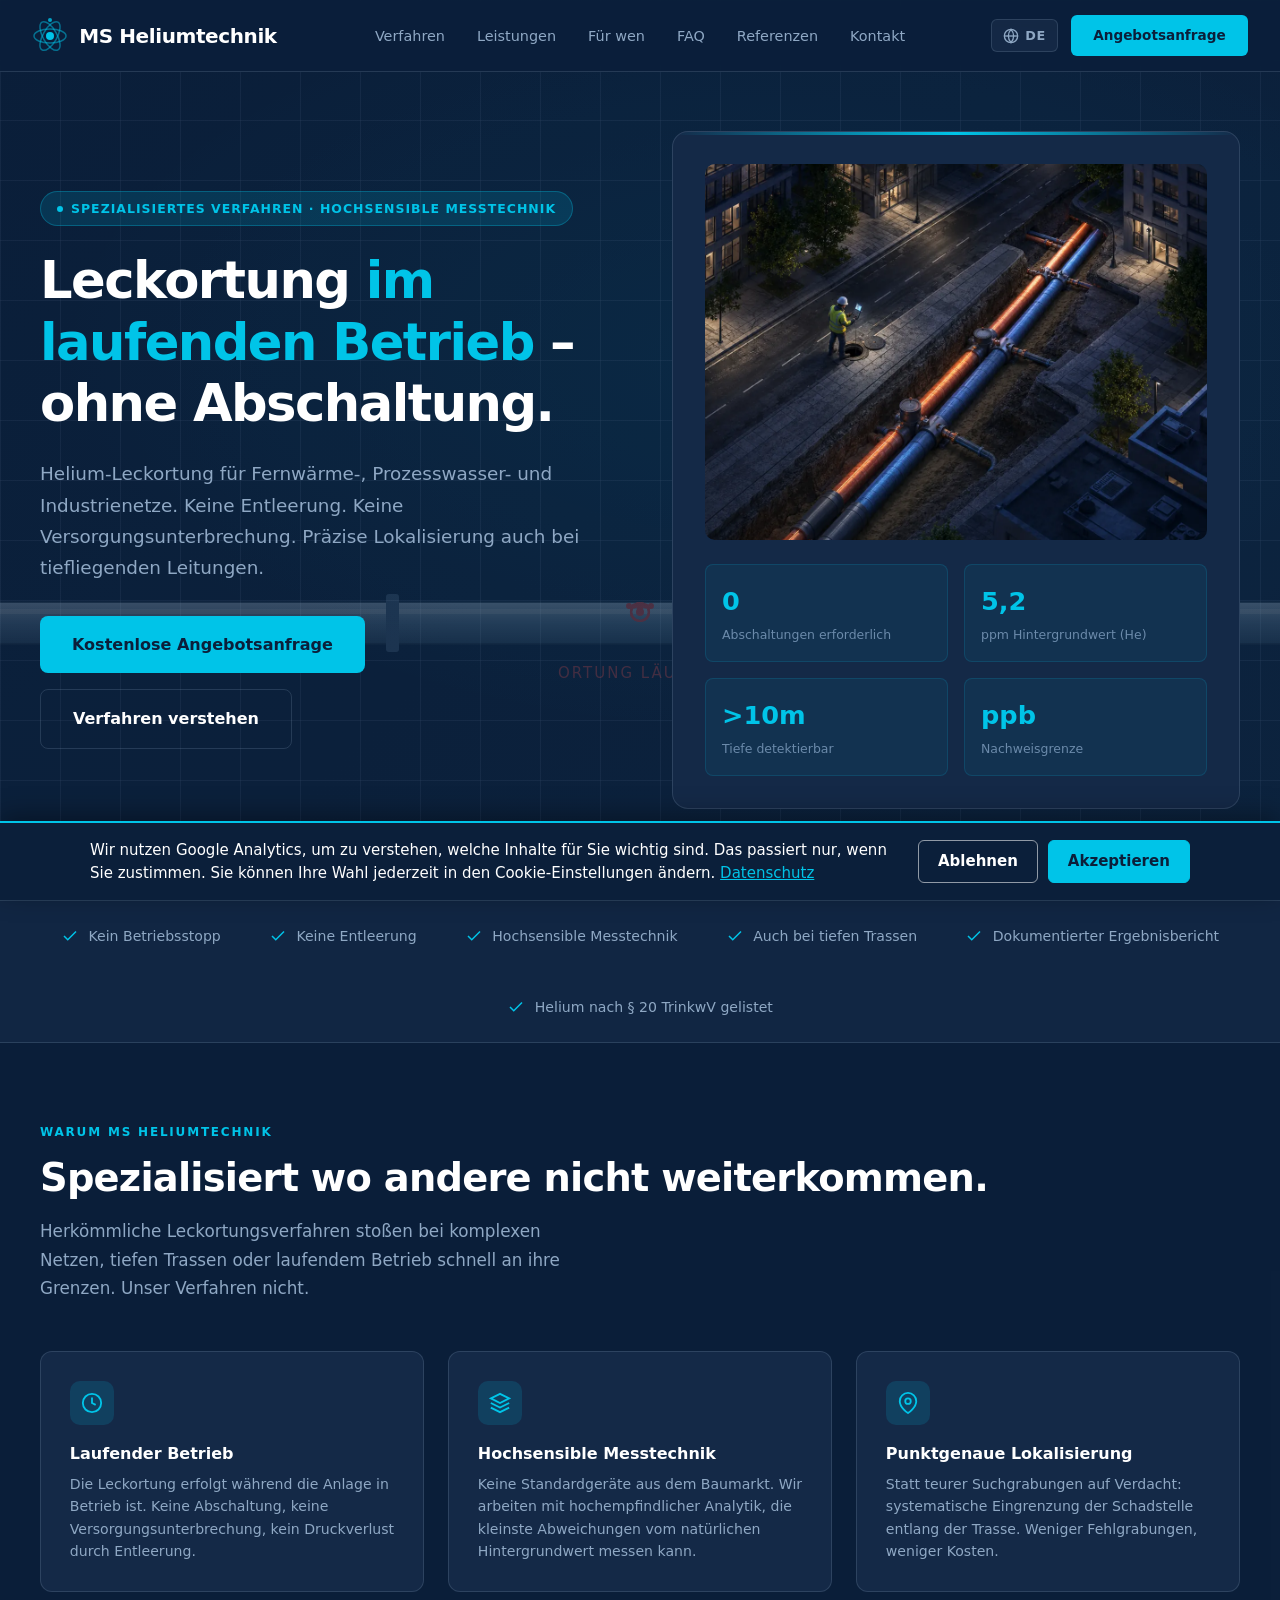
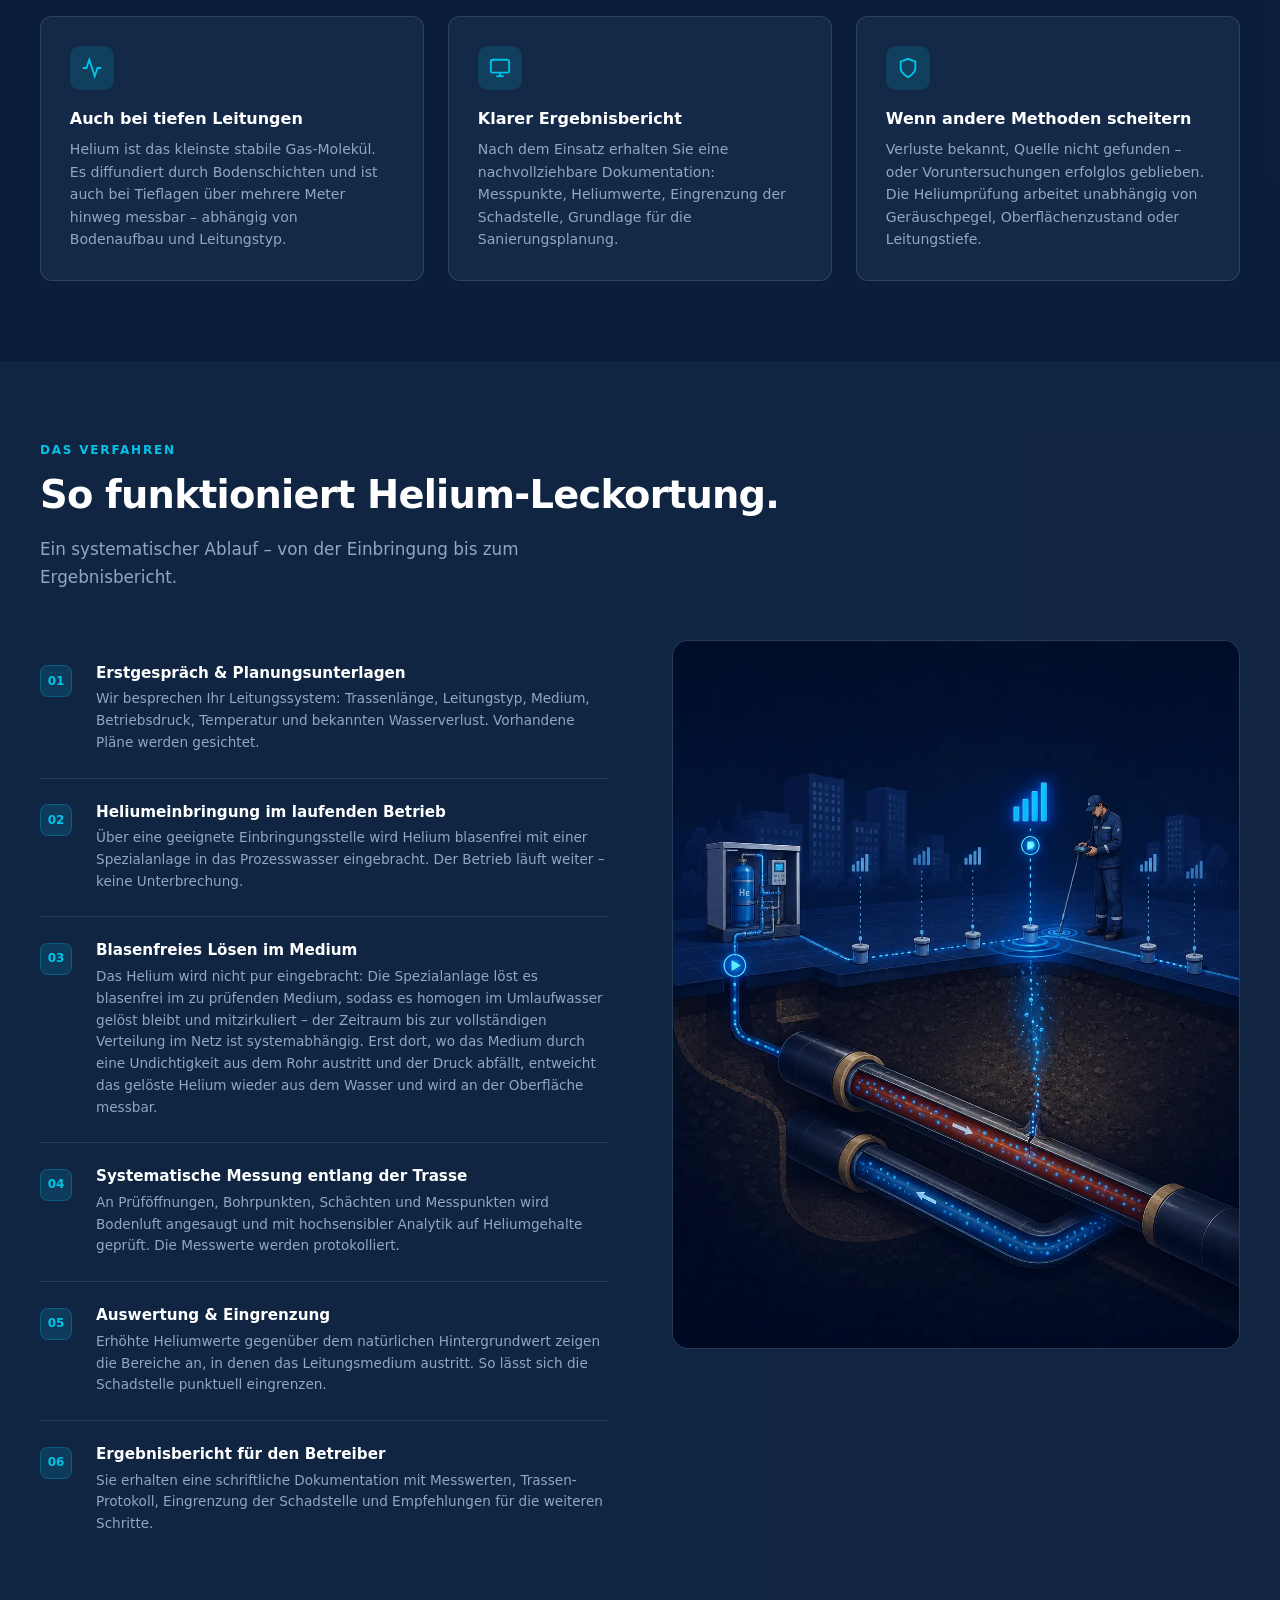
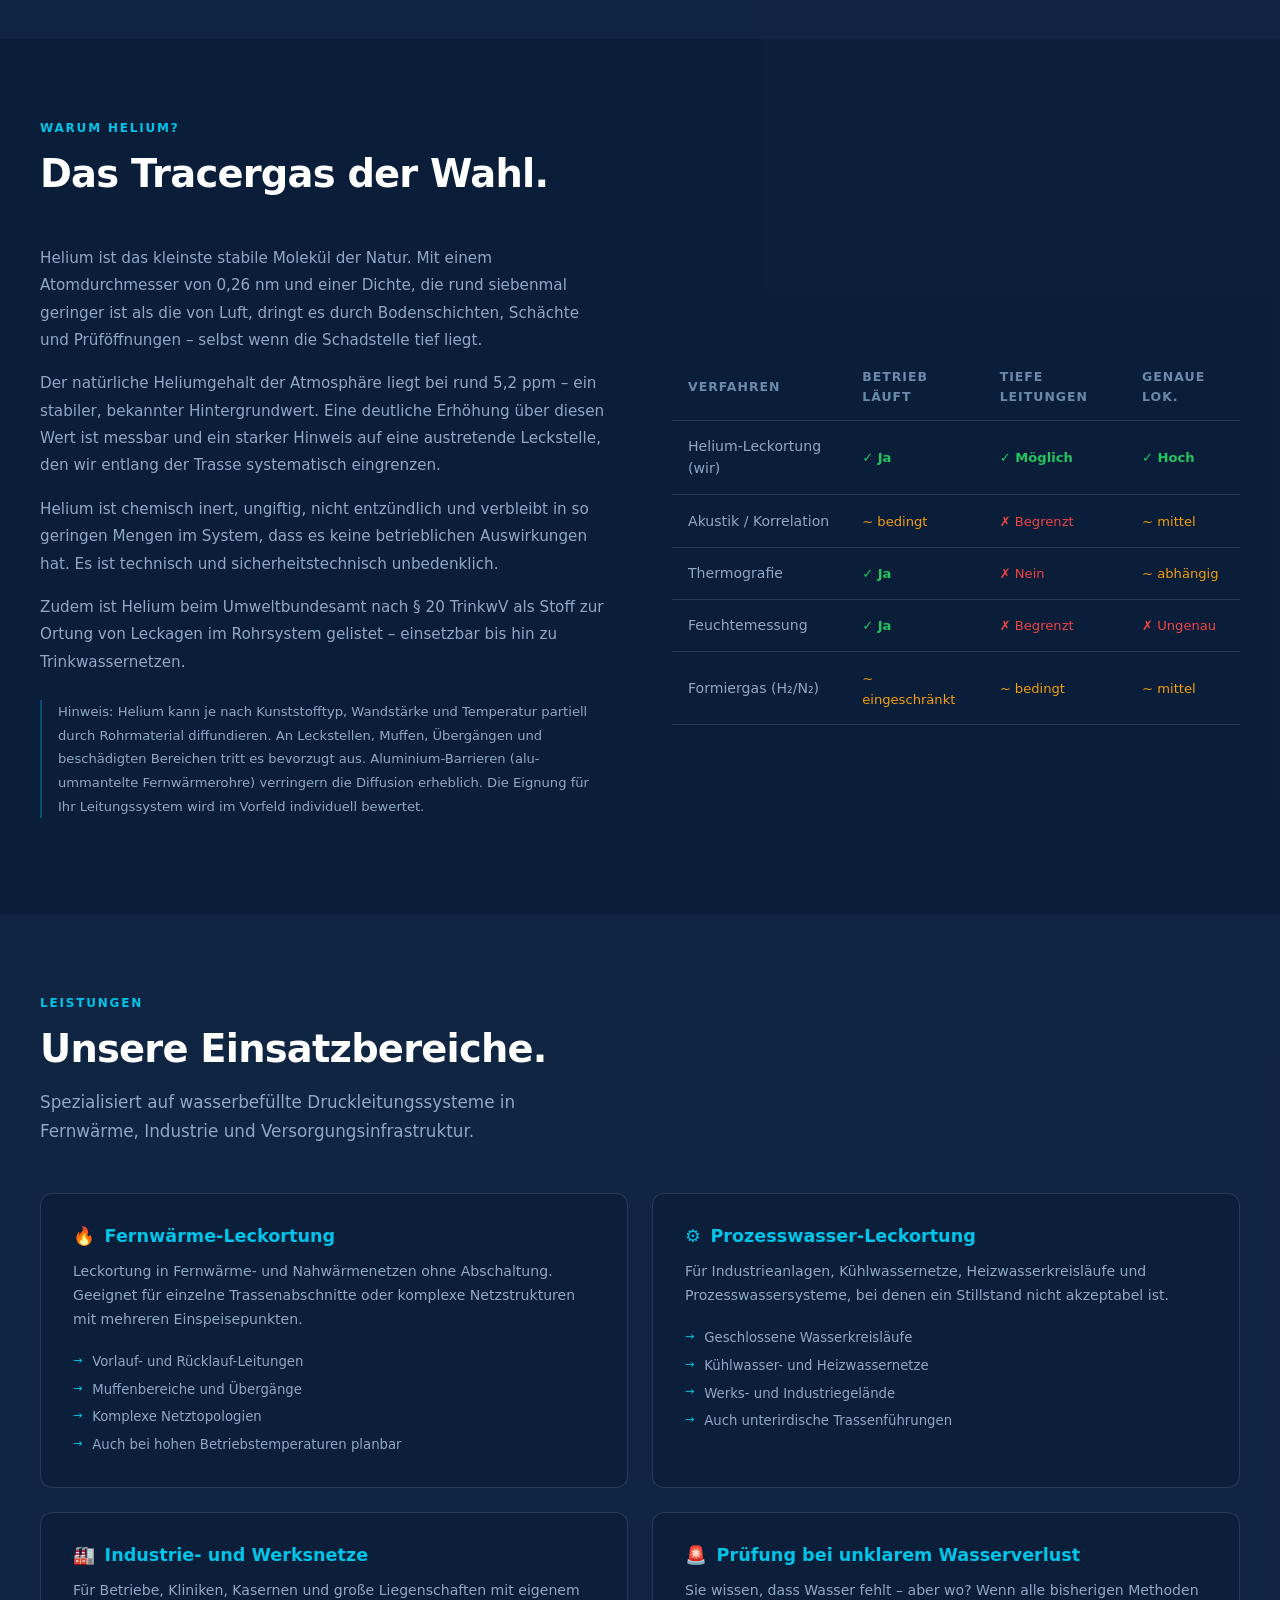
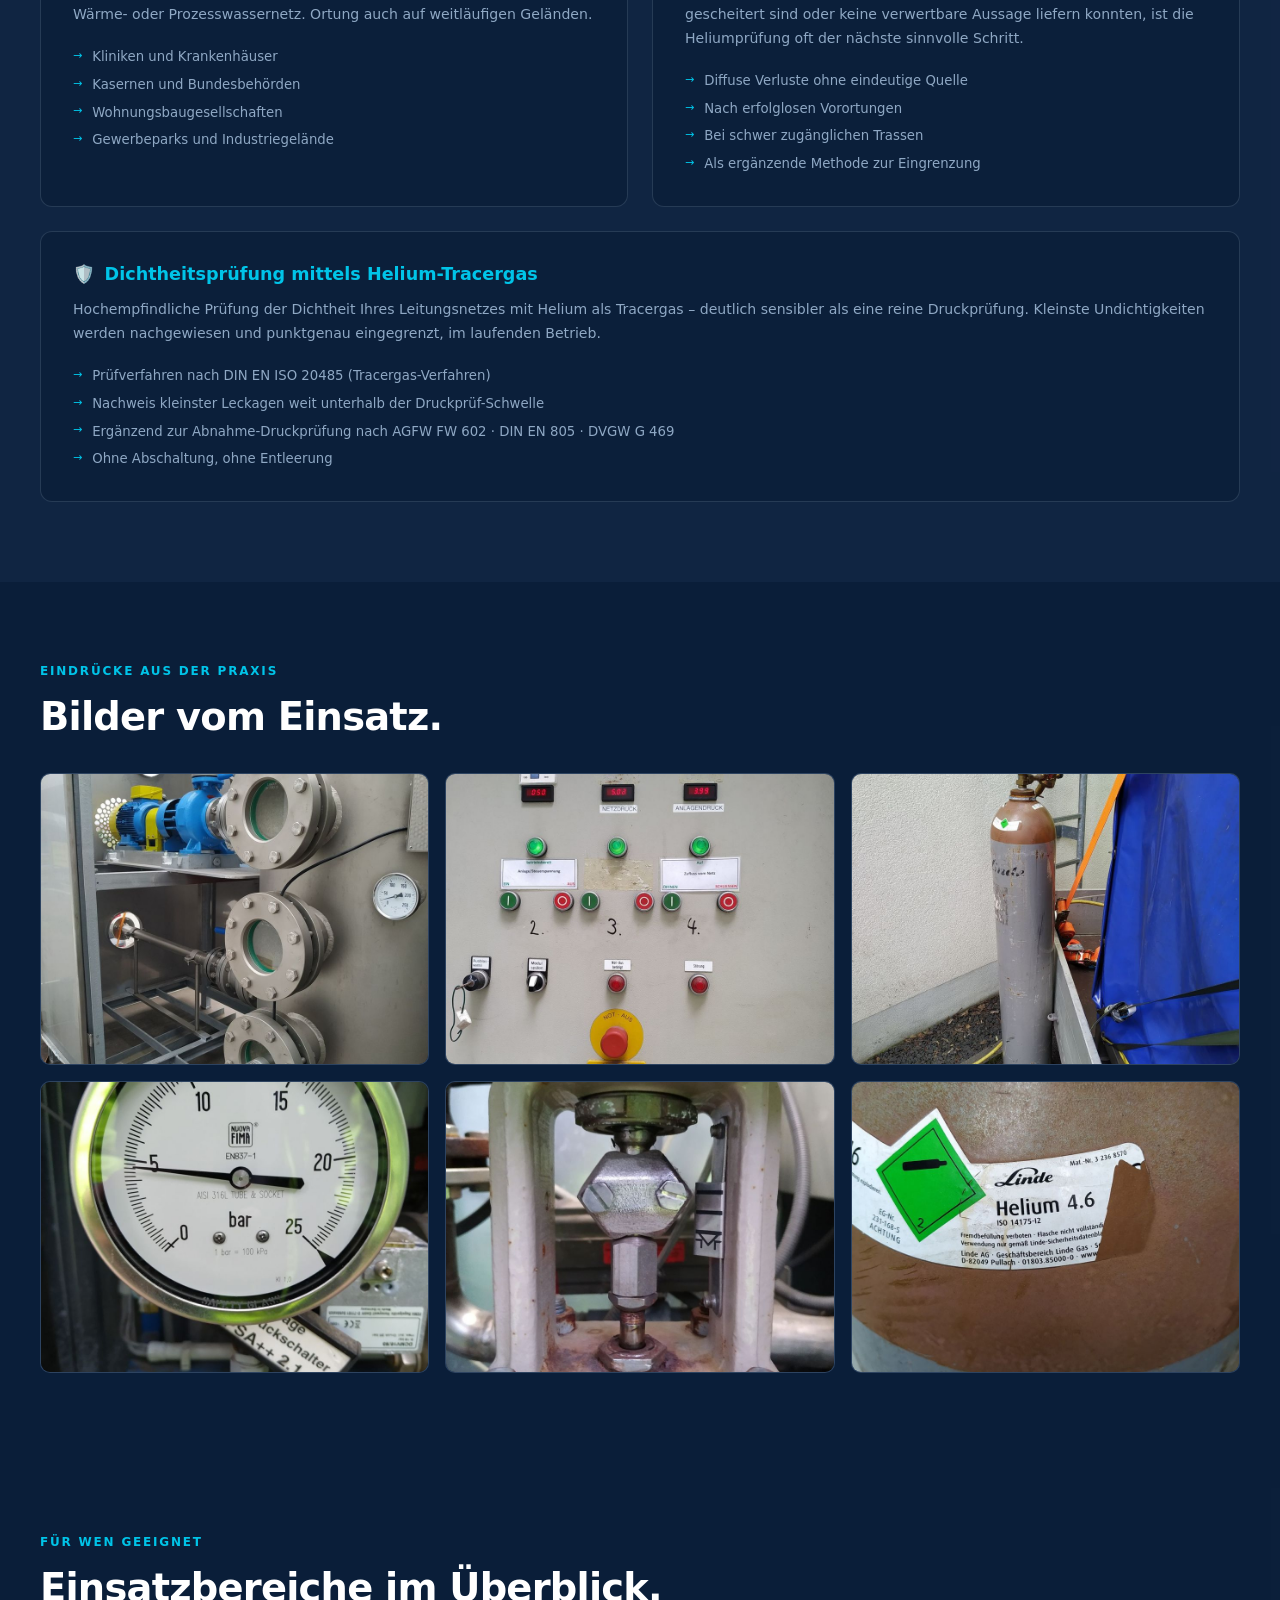
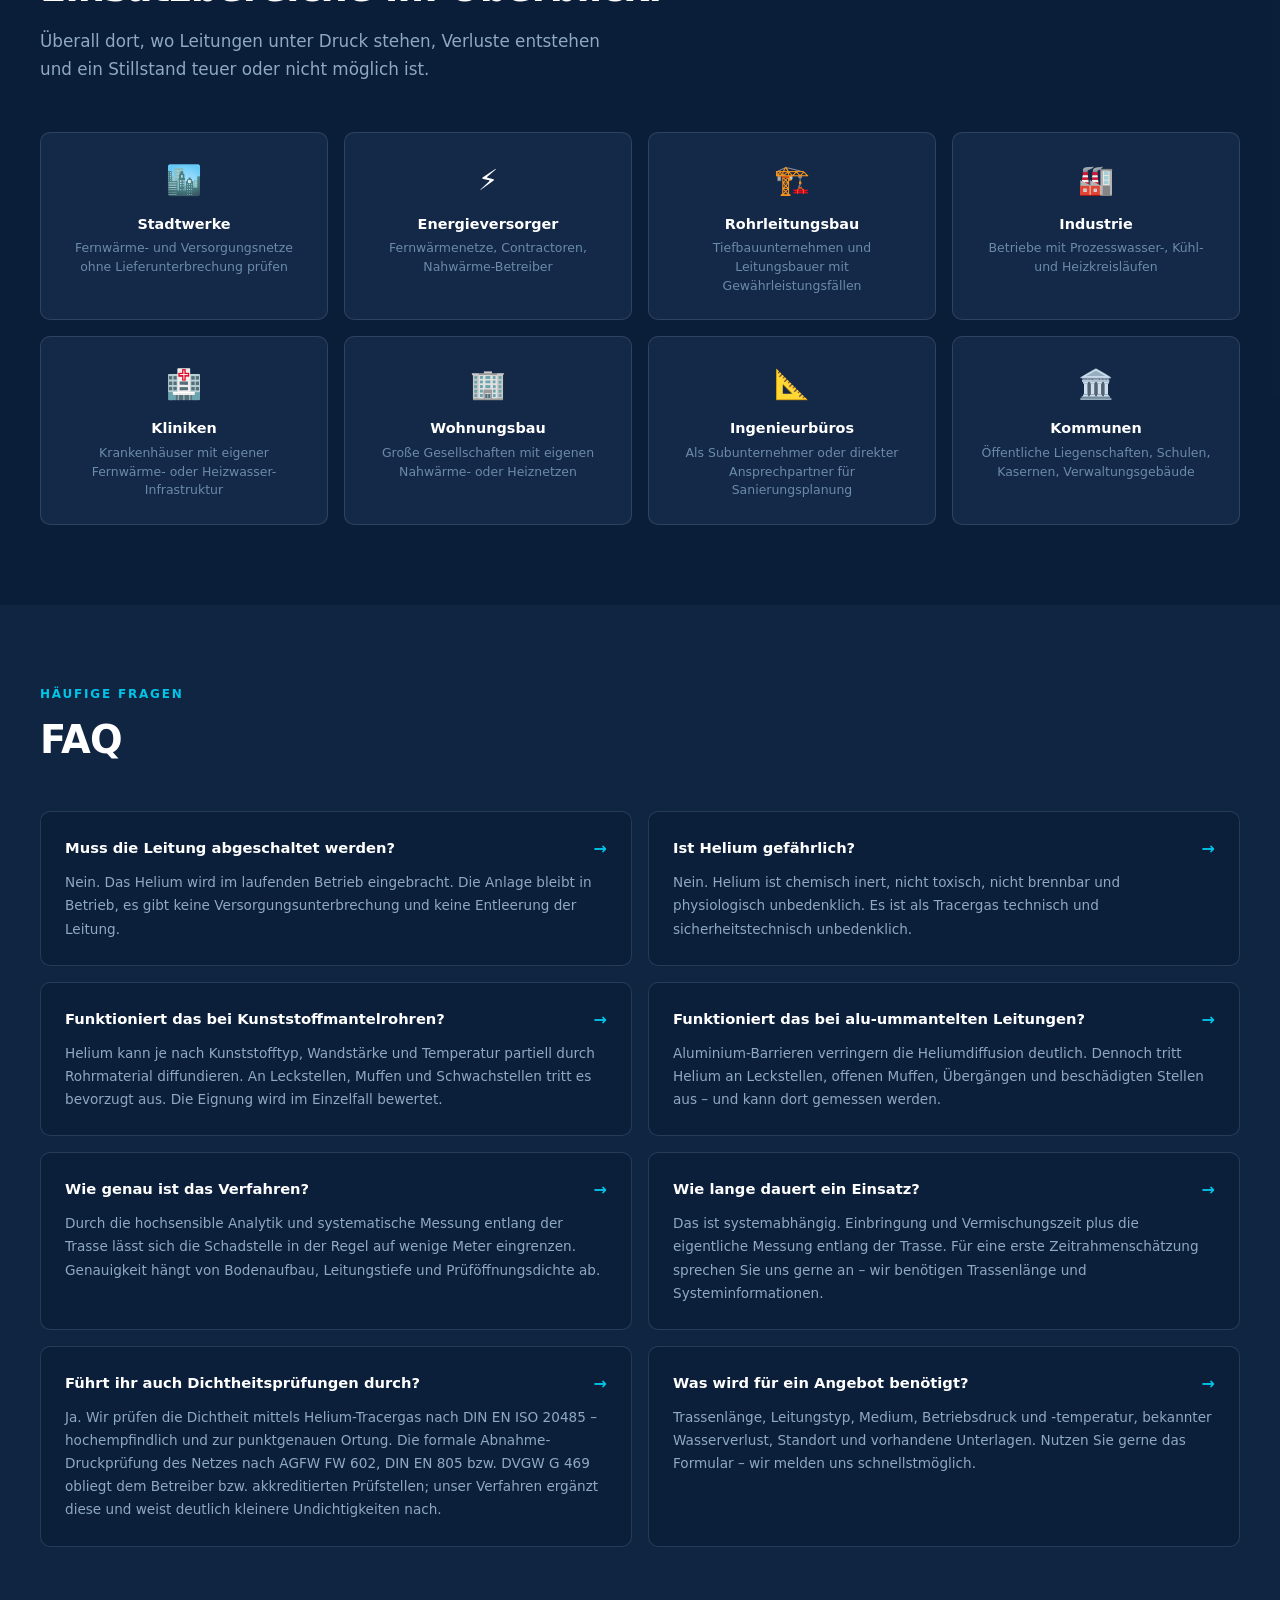
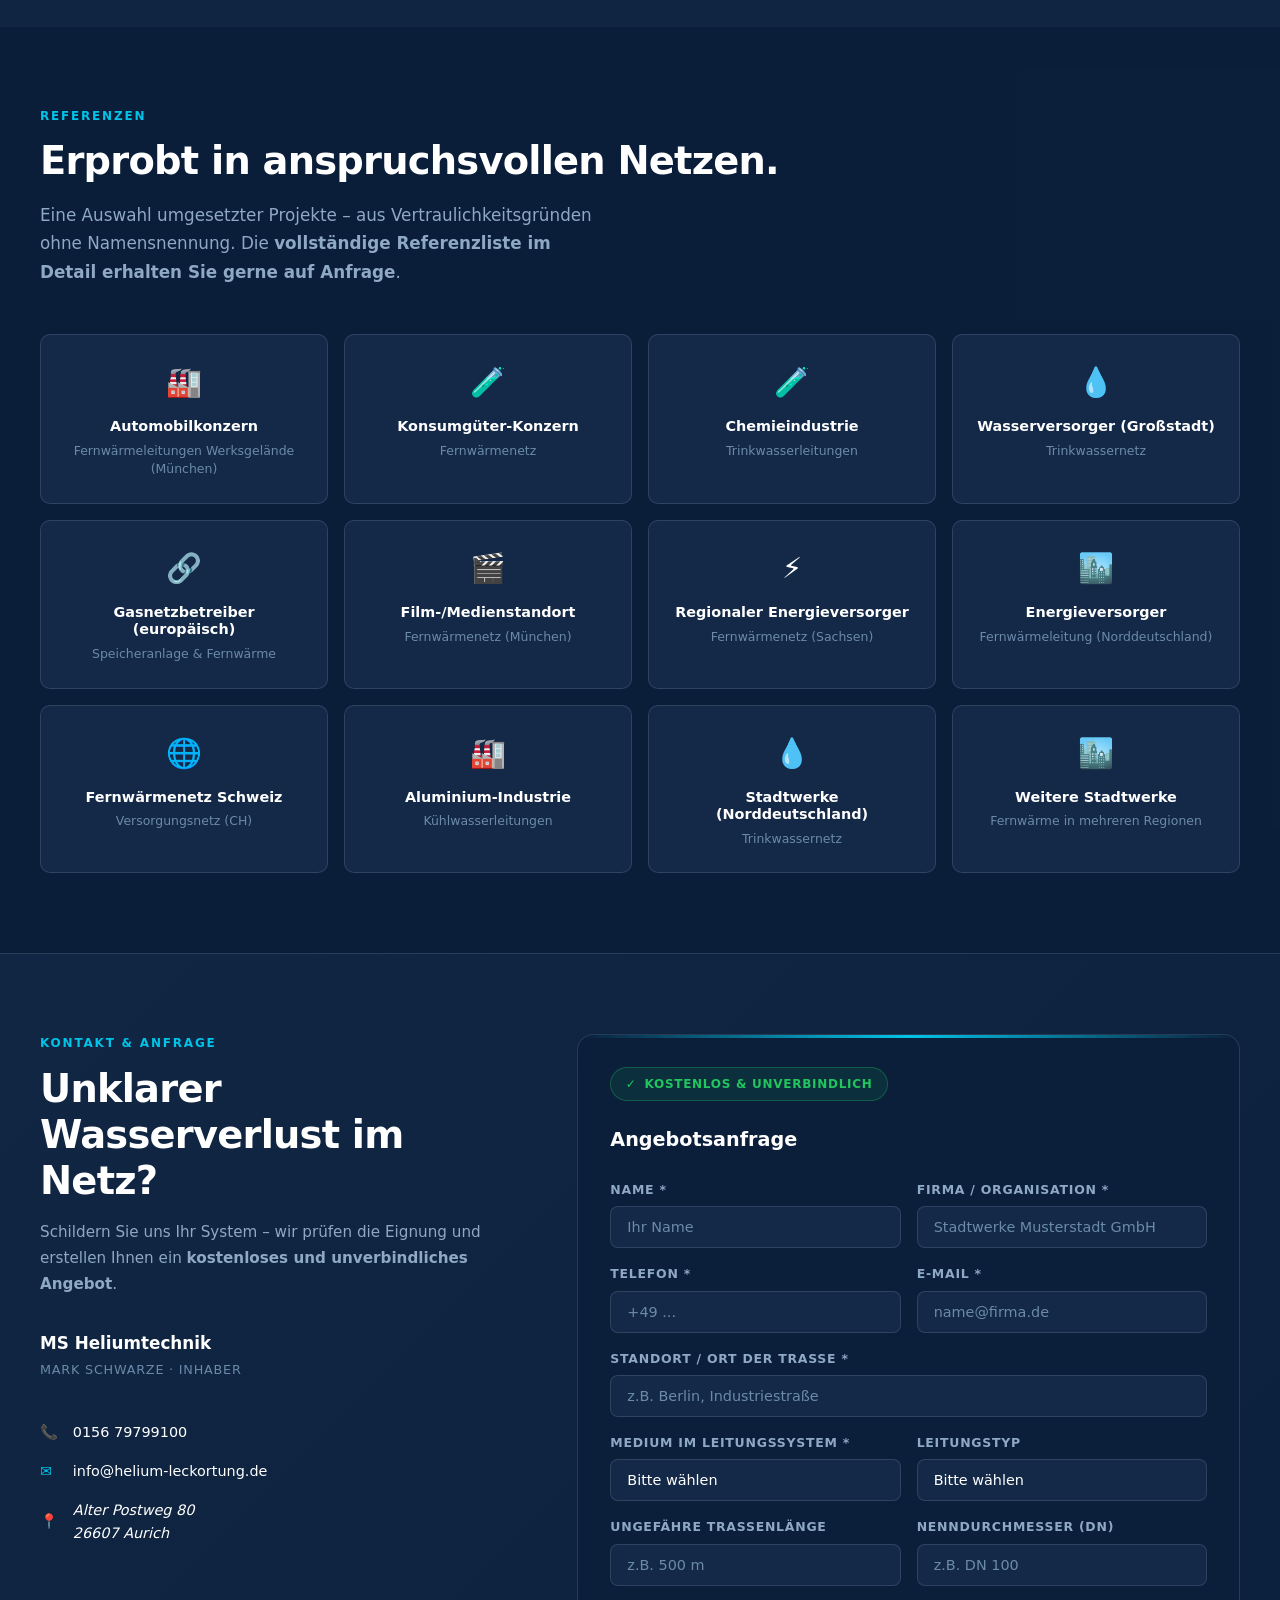
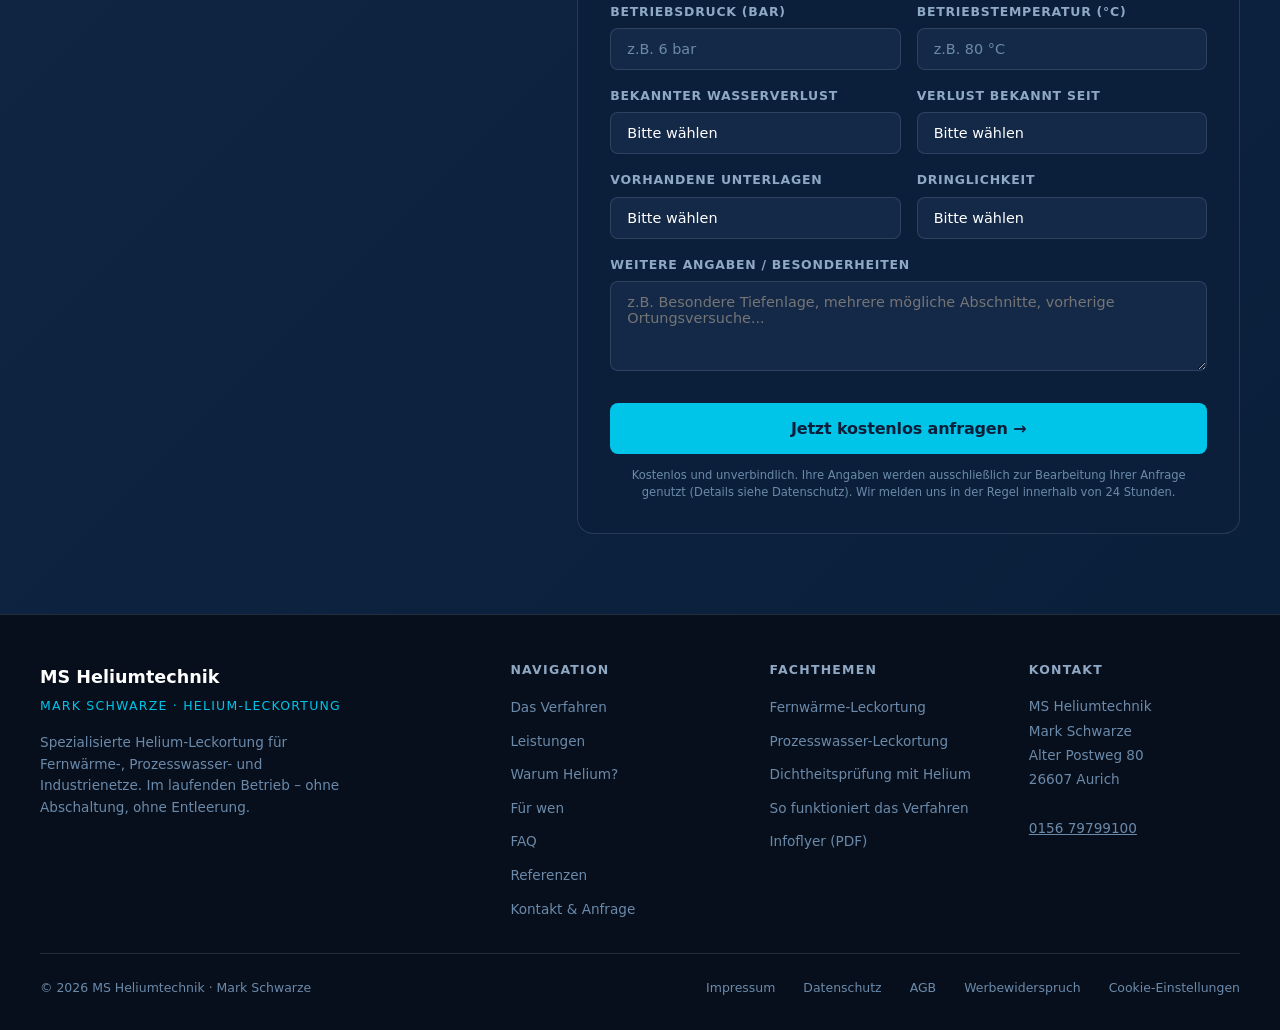
==== index.html @ 40b652a9 "Hero-Bild auf Smartphones wieder anzeigen Eine spätere Mobilregel (max-width 768px) hatte .hero-visu" ====
<!DOCTYPE html>
<html lang="de">
<head>
<meta charset="UTF-8">
<meta name="viewport" content="width=device-width, initial-scale=1.0, viewport-fit=cover">
<title>Helium-Leckortung im laufenden Betrieb | MS Heliumtechnik</title>
<meta name="description" content="Spezialisierte Helium-Leckortung für Fernwärmeleitungen und Prozesswassersysteme. Ohne Abschaltung, ohne Entleerung, im laufenden Betrieb. Für Stadtwerke, Energieversorger und Industrie.">
<link rel="icon" type="image/png" sizes="64x64" href="favicon.png">
<link rel="apple-touch-icon" sizes="180x180" href="apple-touch-icon.png">
<link rel="preload" as="image" href="hero-fernwaerme-trasse.webp" type="image/webp" fetchpriority="high">

<!-- SEO / Crawling -->
<meta name="google-site-verification" content="KA0oiFEAviNOlSwlqBFVMn9n7Qxcxo8hCSeIVHdCucc">
<meta name="robots" content="index, follow, max-image-preview:large, max-snippet:-1, max-video-preview:-1">
<meta name="author" content="MS Heliumtechnik – Mark Schwarze">
<meta name="keywords" content="Helium-Leckortung, Leckortung Fernwärme, Leckortung im laufenden Betrieb, Tracergas Helium, Leckortung Prozesswasser, Dichtheitsprüfung Fernwärme, Wasserverlust orten, Leckortung Stadtwerke, Heliumortung, Leckortung ohne Abschaltung">
<meta name="theme-color" content="#0B1F3A">
<link rel="canonical" href="https://helium-leckortung.de/">

<!-- Sprachen / hreflang -->
<link rel="alternate" hreflang="de" href="https://helium-leckortung.de/">
<link rel="alternate" hreflang="en" href="https://helium-leckortung.de/?lang=en">
<link rel="alternate" hreflang="fr" href="https://helium-leckortung.de/?lang=fr">
<link rel="alternate" hreflang="nl" href="https://helium-leckortung.de/?lang=nl">
<link rel="alternate" hreflang="it" href="https://helium-leckortung.de/?lang=it">
<link rel="alternate" hreflang="x-default" href="https://helium-leckortung.de/">

<!-- Geo -->
<meta name="geo.region" content="DE-NI">
<meta name="geo.placename" content="Aurich">
<meta name="geo.position" content="53.4719;7.4826">
<meta name="ICBM" content="53.4719, 7.4826">

<!-- Open Graph -->
<meta property="og:type" content="website">
<meta property="og:site_name" content="MS Heliumtechnik">
<meta property="og:title" content="MS Heliumtechnik – Helium-Leckortung im laufenden Betrieb">
<meta property="og:description" content="Spezialisierte Helium-Leckortung für Fernwärme-, Prozesswasser- und Industrienetze. Ohne Abschaltung, ohne Entleerung. Für Stadtwerke, Energieversorger und Industrie.">
<meta property="og:url" content="https://helium-leckortung.de/">
<meta property="og:image" content="https://helium-leckortung.de/og-helium-leckortung.jpg">
<meta property="og:image:width" content="1200">
<meta property="og:image:height" content="630">
<meta property="og:image:type" content="image/jpeg">
<meta property="og:image:alt" content="Fernwärme-Trasse mit Vor- und Rücklauf – Helium-Leckortung im laufenden Betrieb">
<meta property="og:locale" content="de_DE">
<meta property="og:locale:alternate" content="en_US">
<meta property="og:locale:alternate" content="fr_FR">
<meta property="og:locale:alternate" content="nl_NL">
<meta property="og:locale:alternate" content="it_IT">

<!-- Twitter Card -->
<meta name="twitter:card" content="summary_large_image">
<meta name="twitter:title" content="MS Heliumtechnik – Helium-Leckortung im laufenden Betrieb">
<meta name="twitter:description" content="Spezialisierte Helium-Leckortung für Fernwärme-, Prozesswasser- und Industrienetze. Ohne Abschaltung, ohne Entleerung.">
<meta name="twitter:image" content="https://helium-leckortung.de/og-helium-leckortung.jpg">

<!-- KI-Agenten -->
<link rel="alternate" type="text/markdown" href="https://helium-leckortung.de/llms.txt" title="llms.txt">

<!-- Strukturierte Daten (JSON-LD) -->
<script type="application/ld+json">
{
  "@context": "https://schema.org",
  "@graph": [
    {
      "@type": ["ProfessionalService", "LocalBusiness"],
      "@id": "https://helium-leckortung.de/#business",
      "name": "MS Heliumtechnik",
      "alternateName": "Helium-Leckortung MS Heliumtechnik",
      "description": "Spezialisierte Helium-Leckortung für Fernwärme-, Prozesswasser- und Industrienetze im laufenden Betrieb – ohne Abschaltung, ohne Entleerung.",
      "url": "https://helium-leckortung.de/",
      "logo": "https://helium-leckortung.de/logo-ms-heliumtechnik.png",
      "image": "https://helium-leckortung.de/og-helium-leckortung.jpg",
      "telephone": "+4915679799100",
      "email": "info@helium-leckortung.de",
      "vatID": "DE321920389",
      "founder": { "@type": "Person", "name": "Mark Schwarze" },
      "address": {
        "@type": "PostalAddress",
        "streetAddress": "Alter Postweg 80",
        "postalCode": "26607",
        "addressLocality": "Aurich",
        "addressRegion": "Niedersachsen",
        "addressCountry": "DE"
      },
      "openingHoursSpecification": [
        { "@type": "OpeningHoursSpecification", "dayOfWeek": ["Monday","Tuesday","Wednesday","Thursday"], "opens": "08:00", "closes": "17:00" },
        { "@type": "OpeningHoursSpecification", "dayOfWeek": "Friday", "opens": "08:00", "closes": "13:00" }
      ],
      "areaServed": [
        { "@type": "Country", "name": "Deutschland" },
        { "@type": "Country", "name": "Österreich" },
        { "@type": "Country", "name": "Schweiz" },
        { "@type": "Country", "name": "Italien" },
        { "@type": "Country", "name": "Niederlande" },
        { "@type": "Country", "name": "Belgien" },
        { "@type": "Country", "name": "Frankreich" },
        { "@type": "Country", "name": "Dänemark" },
        { "@type": "Country", "name": "Schweden" },
        { "@type": "Country", "name": "Norwegen" },
        { "@type": "Country", "name": "Polen" }
      ],
      "knowsLanguage": ["de", "en", "fr", "nl", "it"],
      "priceRange": "€€€"
    },
    {
      "@type": "WebSite",
      "@id": "https://helium-leckortung.de/#website",
      "url": "https://helium-leckortung.de/",
      "name": "MS Heliumtechnik – Helium-Leckortung",
      "publisher": { "@id": "https://helium-leckortung.de/#business" },
      "inLanguage": ["de", "en", "fr", "nl", "it"]
    },
    {
      "@type": "Service",
      "@id": "https://helium-leckortung.de/#service",
      "serviceType": "Helium-Leckortung",
      "name": "Helium-Leckortung im laufenden Betrieb",
      "provider": { "@id": "https://helium-leckortung.de/#business" },
      "description": "Ortung von Leckagen in Fernwärme-, Prozesswasser- und Industrienetzen mit Helium als Tracergas. Im laufenden Betrieb, ohne Abschaltung und ohne Entleerung. Inklusive Dichtheitsprüfung nach DIN EN ISO 20485.",
      "areaServed": [
        { "@type": "Country", "name": "Deutschland" },
        { "@type": "Country", "name": "Österreich" },
        { "@type": "Country", "name": "Schweiz" },
        { "@type": "Country", "name": "Frankreich" },
        { "@type": "Country", "name": "Niederlande" },
        { "@type": "Country", "name": "Belgien" },
        { "@type": "Country", "name": "Italien" }
      ],
      "hasOfferCatalog": {
        "@type": "OfferCatalog",
        "name": "Leistungen",
        "itemListElement": [
          { "@type": "Offer", "itemOffered": { "@type": "Service", "name": "Fernwärme-Leckortung" } },
          { "@type": "Offer", "itemOffered": { "@type": "Service", "name": "Prozesswasser-Leckortung" } },
          { "@type": "Offer", "itemOffered": { "@type": "Service", "name": "Industrie- und Werksnetze" } },
          { "@type": "Offer", "itemOffered": { "@type": "Service", "name": "Prüfung bei unklarem Wasserverlust" } },
          { "@type": "Offer", "itemOffered": { "@type": "Service", "name": "Dichtheitsprüfung mittels Helium-Tracergas" } }
        ]
      }
    },
    {
      "@type": "FAQPage",
      "@id": "https://helium-leckortung.de/#faq",
      "mainEntity": [
        { "@type": "Question", "name": "Muss die Leitung abgeschaltet werden?", "acceptedAnswer": { "@type": "Answer", "text": "Nein. Das Helium wird im laufenden Betrieb eingebracht. Die Anlage bleibt in Betrieb, es gibt keine Versorgungsunterbrechung und keine Entleerung der Leitung." } },
        { "@type": "Question", "name": "Ist Helium gefährlich?", "acceptedAnswer": { "@type": "Answer", "text": "Nein. Helium ist chemisch inert, nicht toxisch, nicht brennbar und physiologisch unbedenklich. Es ist als Tracergas technisch und sicherheitstechnisch unbedenklich." } },
        { "@type": "Question", "name": "Funktioniert das bei Kunststoffmantelrohren?", "acceptedAnswer": { "@type": "Answer", "text": "Helium kann je nach Kunststofftyp, Wandstärke und Temperatur partiell durch Rohrmaterial diffundieren. An Leckstellen, Muffen und Schwachstellen tritt es bevorzugt aus. Die Eignung wird im Einzelfall bewertet." } },
        { "@type": "Question", "name": "Funktioniert das bei alu-ummantelten Leitungen?", "acceptedAnswer": { "@type": "Answer", "text": "Aluminium-Barrieren verringern die Heliumdiffusion deutlich. Dennoch tritt Helium an Leckstellen, offenen Muffen, Übergängen und beschädigten Stellen aus – und kann dort gemessen werden." } },
        { "@type": "Question", "name": "Wie genau ist das Verfahren?", "acceptedAnswer": { "@type": "Answer", "text": "Durch die hochsensible Analytik und systematische Messung entlang der Trasse lässt sich die Schadstelle in der Regel auf wenige Meter eingrenzen. Genauigkeit hängt von Bodenaufbau, Leitungstiefe und Prüföffnungsdichte ab." } },
        { "@type": "Question", "name": "Wie lange dauert ein Einsatz?", "acceptedAnswer": { "@type": "Answer", "text": "Das ist systemabhängig: Einbringung und Vermischungszeit plus die eigentliche Messung entlang der Trasse. Für eine erste Zeitrahmenschätzung genügen Trassenlänge und Systeminformationen." } },
        { "@type": "Question", "name": "Führt ihr auch Dichtheitsprüfungen durch?", "acceptedAnswer": { "@type": "Answer", "text": "Ja. Wir prüfen die Dichtheit mittels Helium-Tracergas nach DIN EN ISO 20485 – hochempfindlich und zur punktgenauen Ortung. Die formale Abnahme-Druckprüfung nach AGFW FW 602, DIN EN 805 bzw. DVGW G 469 obliegt dem Betreiber bzw. akkreditierten Prüfstellen; unser Verfahren ergänzt diese." } },
        { "@type": "Question", "name": "Was wird für ein Angebot benötigt?", "acceptedAnswer": { "@type": "Answer", "text": "Trassenlänge, Leitungstyp, Medium, Betriebsdruck und -temperatur, bekannter Wasserverlust, Standort und vorhandene Unterlagen. Nutzen Sie gerne das Formular – wir melden uns schnellstmöglich." } }
      ]
    }
  ]
}
</script>

<style>
  :root {
    --navy: #0B1F3A;
    --navy-mid: #142947;
    --navy-light: #1C3A5E;
    --helium: #00C4E8;
    --helium-dark: #0098B8;
    --helium-glow: rgba(0,196,232,0.15);
    --steel: #8FA8C4;
    --white: #FFFFFF;
    --off-white: #F0F4F8;
    --text-muted: #6B8AAA;
    --border: rgba(143,168,196,0.2);
    --success: #22C55E;
  }
  *, *::before, *::after { box-sizing: border-box; margin: 0; padding: 0; }
  html { scroll-behavior: smooth; }
  body {
    font-family: system-ui, -apple-system, 'Segoe UI', Roboto, 'Helvetica Neue', Arial, sans-serif;
    background: var(--navy);
    color: var(--white);
    line-height: 1.6;
    overflow-x: hidden;
  }
  h1,h2,h3,h4 { font-family: 'Segoe UI', system-ui, -apple-system, Roboto, sans-serif; line-height: 1.2; }

  /* NAV */
  .logo-svg-wrap { display: flex; align-items: center; gap: 0.75rem; }
  .logo-atom { flex-shrink: 0; }
  nav {
    position: fixed; top: 0; left: 0; right: 0; z-index: 100;
    background: rgba(11,31,58,0.95);
    backdrop-filter: blur(12px);
    border-bottom: 1px solid var(--border);
    padding: 0 2rem;
    padding-top: env(safe-area-inset-top);
    display: flex; align-items: center; justify-content: space-between;
    height: calc(72px + env(safe-area-inset-top));
  }
  .nav-logo {
    display: flex; flex-direction: column; line-height: 1.1;
  }
  .nav-logo .brand { font-family: 'Segoe UI', system-ui, -apple-system, Roboto, sans-serif; font-weight: 700; font-size: 1.25rem; color: var(--white); letter-spacing: -0.02em; }
  .nav-logo .sub { font-size: 0.7rem; color: var(--helium); letter-spacing: 0.12em; text-transform: uppercase; font-weight: 500; }
  /* Desktop: nav-links außerhalb <nav>, aber visuell zentriert in der Navbar */
  .nav-links {
    position: fixed;
    top: 0; left: 50%;
    transform: translateX(-50%);
    height: 72px;
    display: flex;
    align-items: center;
    gap: 2rem;
    list-style: none;
    margin: 0; padding: 0;
    z-index: 101;
  }
  .nav-links a { color: var(--steel); text-decoration: none; font-size: 0.9rem; font-weight: 500; transition: color 0.2s; }
  .nav-links a:hover { color: var(--white); }
  .nav-cta {
    background: var(--helium); color: var(--navy); padding: 0.6rem 1.4rem;
    border-radius: 6px; font-weight: 700; font-size: 0.85rem; text-decoration: none;
    transition: background 0.2s; white-space: nowrap;
  }
  .nav-cta:hover { background: var(--helium-dark); color: var(--white); }

  /* HERO */
  .hero {
    min-height: 100dvh;
    padding: calc(120px + env(safe-area-inset-top)) 2rem 80px;
    display: flex; align-items: center;
    position: relative;
    overflow: hidden;
  }
  .hero-bg {
    position: absolute; inset: 0;
    background: radial-gradient(ellipse 80% 60% at 60% 40%, rgba(0,196,232,0.08) 0%, transparent 70%),
                linear-gradient(135deg, var(--navy) 0%, #0D2540 100%);
  }
  .hero-grid {
    position: absolute; inset: 0;
    background-image: linear-gradient(var(--border) 1px, transparent 1px), linear-gradient(90deg, var(--border) 1px, transparent 1px);
    background-size: 60px 60px;
    opacity: 0.4;
  }
  .hero-content { position: relative; max-width: 1200px; margin: 0 auto; width: 100%; display: grid; grid-template-columns: 1fr 1fr; gap: 4rem; align-items: center; }
  .hero-badge {
    display: inline-flex; align-items: center; gap: 0.5rem;
    background: var(--helium-glow); border: 1px solid rgba(0,196,232,0.3);
    padding: 0.4rem 1rem; border-radius: 100px;
    font-size: 0.78rem; font-weight: 600; color: var(--helium);
    letter-spacing: 0.08em; text-transform: uppercase; margin-bottom: 1.5rem;
  }
  .hero-badge::before { content: ''; width: 6px; height: 6px; background: var(--helium); border-radius: 50%; animation: pulse 2s infinite; }
  @keyframes pulse { 0%,100%{opacity:1;transform:scale(1)} 50%{opacity:0.5;transform:scale(1.3)} }
  .hero h1 { font-size: clamp(2.2rem, 4vw, 3.4rem); font-weight: 700; letter-spacing: -0.03em; margin-bottom: 1.5rem; }
  .hero h1 em { font-style: normal; color: var(--helium); }
  .hero-sub { font-size: 1.15rem; color: var(--steel); line-height: 1.7; margin-bottom: 2rem; }
  .hero-btns { display: flex; gap: 1rem; flex-wrap: wrap; }
  .btn-primary {
    background: var(--helium); color: var(--navy); padding: 1rem 2rem;
    border-radius: 8px; font-weight: 700; font-size: 1rem; text-decoration: none;
    transition: all 0.2s; border: none; cursor: pointer; display: inline-block;
  }
  .btn-primary:hover { background: var(--helium-dark); color: var(--white); transform: translateY(-1px); }
  .btn-secondary {
    background: transparent; color: var(--white); padding: 1rem 2rem;
    border-radius: 8px; font-weight: 600; font-size: 1rem; text-decoration: none;
    border: 1px solid var(--border); transition: all 0.2s; display: inline-block;
  }
  .btn-secondary:hover { border-color: var(--helium); color: var(--helium); }
  .hero-visual {
    background: var(--navy-mid);
    border: 1px solid var(--border);
    border-radius: 16px;
    padding: 2rem;
    position: relative;
    overflow: hidden;
  }
  .hero-visual::before {
    content: '';
    position: absolute; top: 0; left: 0; right: 0; height: 3px;
    background: linear-gradient(90deg, transparent, var(--helium), transparent);
  }
  .hero-img-placeholder {
    width: 100%; aspect-ratio: 4/3;
    background: linear-gradient(135deg, var(--navy-light), var(--navy-mid));
    border-radius: 10px;
    display: flex; flex-direction: column; align-items: center; justify-content: center;
    gap: 1rem; color: var(--steel); border: 1px dashed var(--border);
  }
  .hero-img-placeholder svg { opacity: 0.4; }
  .hero-img-placeholder p { font-size: 0.85rem; opacity: 0.6; text-align: center; }
  .hero-stats { display: grid; grid-template-columns: 1fr 1fr; gap: 1rem; margin-top: 1.5rem; }
  .hero-stat { padding: 1rem; background: rgba(0,196,232,0.06); border-radius: 8px; border: 1px solid rgba(0,196,232,0.15); }
  .hero-stat .val { font-family: 'Segoe UI', system-ui, -apple-system, Roboto, sans-serif; font-size: 1.6rem; font-weight: 700; color: var(--helium); }
  .hero-stat .lbl { font-size: 0.78rem; color: var(--text-muted); margin-top: 0.2rem; }

  /* TRUST BAR */
  .trust-bar {
    background: var(--navy-mid);
    border-top: 1px solid var(--border);
    border-bottom: 1px solid var(--border);
    padding: 1.5rem 2rem;
  }
  .trust-bar-inner { max-width: 1200px; margin: 0 auto; display: flex; align-items: center; justify-content: center; gap: 3rem; flex-wrap: wrap; }
  .trust-item { display: flex; align-items: center; gap: 0.6rem; font-size: 0.88rem; font-weight: 500; color: var(--steel); }
  .trust-item svg { color: var(--helium); flex-shrink: 0; }

  /* SECTION */
  section { padding: 5rem 2rem; }
  .container { max-width: 1200px; margin: 0 auto; }
  .section-label { font-size: 0.75rem; font-weight: 700; letter-spacing: 0.15em; text-transform: uppercase; color: var(--helium); margin-bottom: 0.8rem; }
  .section-title { font-size: clamp(1.8rem, 3vw, 2.6rem); font-weight: 700; letter-spacing: -0.02em; margin-bottom: 1rem; }
  .section-sub { font-size: 1.05rem; color: var(--steel); max-width: 560px; line-height: 1.7; }

  /* VORTEILE */
  .vorteile-section { background: var(--navy); }
  .vorteile-grid { display: grid; grid-template-columns: repeat(3, 1fr); gap: 1.5rem; margin-top: 3rem; }
  .vorteil-card {
    background: var(--navy-mid); border: 1px solid var(--border); border-radius: 12px;
    padding: 1.8rem; transition: border-color 0.2s, transform 0.2s;
  }
  .vorteil-card:hover { border-color: var(--helium); transform: translateY(-3px); }
  .vorteil-icon { width: 44px; height: 44px; background: var(--helium-glow); border-radius: 10px; display: flex; align-items: center; justify-content: center; margin-bottom: 1.2rem; color: var(--helium); }
  .vorteil-card h3 { font-size: 1rem; font-weight: 600; margin-bottom: 0.6rem; }
  .vorteil-card p { font-size: 0.88rem; color: var(--steel); line-height: 1.6; }

  /* VERFAHREN */
  .verfahren-section { background: var(--navy-mid); }
  .verfahren-grid { display: grid; grid-template-columns: 1fr 1fr; gap: 4rem; align-items: start; margin-top: 3rem; }
  .verfahren-steps { display: flex; flex-direction: column; gap: 0; }
  .step {
    display: flex; gap: 1.5rem; padding: 1.5rem 0;
    border-bottom: 1px solid var(--border); position: relative;
  }
  .step:last-child { border-bottom: none; }
  .step-num {
    font-family: 'Segoe UI', system-ui, -apple-system, Roboto, sans-serif; font-size: 0.75rem; font-weight: 700;
    color: var(--helium); background: var(--helium-glow); border: 1px solid rgba(0,196,232,0.25);
    width: 32px; height: 32px; border-radius: 8px; display: flex; align-items: center; justify-content: center;
    flex-shrink: 0; margin-top: 0.1rem;
  }
  .step h3 { font-size: 0.95rem; font-weight: 600; margin-bottom: 0.4rem; }
  .step p { font-size: 0.85rem; color: var(--steel); line-height: 1.6; }
  .verfahren-visual {
    background: var(--navy); border: 1px solid var(--border); border-radius: 16px;
    overflow: hidden; position: sticky; top: 100px;
  }
  .diagram-placeholder {
    aspect-ratio: 3/4;
    display: flex; flex-direction: column; align-items: center; justify-content: center;
    gap: 1rem; color: var(--steel); padding: 2rem; text-align: center;
  }
  .diagram-placeholder p { font-size: 0.85rem; opacity: 0.6; }

  /* WARUM HELIUM */
  .warum-section { background: var(--navy); }
  .warum-split { display: grid; grid-template-columns: 1fr 1fr; gap: 4rem; align-items: center; margin-top: 3rem; }
  .warum-text p { color: var(--steel); line-height: 1.8; margin-bottom: 1rem; font-size: 0.95rem; }
  .compare-table { width: 100%; border-collapse: collapse; }
  .compare-table thead th { padding: 0.8rem 1rem; font-size: 0.78rem; font-weight: 700; letter-spacing: 0.08em; text-transform: uppercase; color: var(--text-muted); text-align: left; border-bottom: 1px solid var(--border); }
  .compare-table tbody td { padding: 0.9rem 1rem; font-size: 0.88rem; border-bottom: 1px solid var(--border); }
  .compare-table tbody tr:hover { background: rgba(255,255,255,0.02); }
  .compare-table td:first-child { color: var(--steel); }
  .badge-yes { display: inline-flex; align-items: center; gap: 0.3rem; color: var(--success); font-weight: 600; font-size: 0.82rem; }
  .badge-no { display: inline-flex; align-items: center; gap: 0.3rem; color: #EF4444; font-size: 0.82rem; }
  .badge-mid { display: inline-flex; align-items: center; gap: 0.3rem; color: #F59E0B; font-size: 0.82rem; }

  /* LEISTUNGEN */
  .leistungen-section { background: var(--navy-mid); }
  .leistungen-grid { display: grid; grid-template-columns: repeat(2, 1fr); gap: 1.5rem; margin-top: 3rem; }
  .leistung-card {
    background: var(--navy); border: 1px solid var(--border); border-radius: 12px;
    padding: 2rem; transition: border-color 0.2s;
  }
  .leistung-card:hover { border-color: rgba(0,196,232,0.4); }
  .leistung-card h3 { font-size: 1.1rem; font-weight: 600; margin-bottom: 0.8rem; display: flex; align-items: center; gap: 0.6rem; }
  .leistung-card h3 span { color: var(--helium); }
  .leistung-card p { font-size: 0.88rem; color: var(--steel); line-height: 1.7; margin-bottom: 1.2rem; }
  .leistung-list { list-style: none; display: flex; flex-direction: column; gap: 0.4rem; }
  .leistung-list li { font-size: 0.83rem; color: var(--steel); padding-left: 1.2rem; position: relative; }
  .leistung-list li::before { content: '→'; position: absolute; left: 0; color: var(--helium); font-size: 0.7rem; top: 0.05rem; }

  /* ZIELGRUPPEN */
  .zielgruppen-section { background: var(--navy); }
  .zielgruppen-grid { display: grid; grid-template-columns: repeat(4, 1fr); gap: 1rem; margin-top: 3rem; }
  .zg-card {
    background: var(--navy-mid); border: 1px solid var(--border); border-radius: 10px;
    padding: 1.5rem; text-align: center; transition: all 0.2s;
  }
  .zg-card:hover { border-color: var(--helium); background: rgba(0,196,232,0.05); }
  .zg-card .icon { font-size: 1.8rem; margin-bottom: 0.8rem; }
  .zg-card h3 { font-size: 0.9rem; font-weight: 600; margin-bottom: 0.4rem; }
  .zg-card p { font-size: 0.78rem; color: var(--text-muted); line-height: 1.5; }

  /* FAQ */
  .faq-section { background: var(--navy-mid); }
  .faq-grid { display: grid; grid-template-columns: 1fr 1fr; gap: 1rem; margin-top: 3rem; }
  .faq-item {
    background: var(--navy); border: 1px solid var(--border); border-radius: 10px;
    padding: 1.5rem; cursor: pointer; transition: border-color 0.2s;
  }
  .faq-item:hover { border-color: rgba(0,196,232,0.3); }
  .faq-q { font-size: 0.92rem; font-weight: 600; margin-bottom: 0.6rem; display: flex; justify-content: space-between; align-items: start; gap: 1rem; }
  .faq-q .arrow { color: var(--helium); flex-shrink: 0; font-size: 1rem; }
  .faq-a { font-size: 0.85rem; color: var(--steel); line-height: 1.7; }

  /* FOTOS */
  .fotos-section { background: var(--navy); }
  .fotos-grid { display: grid; grid-template-columns: repeat(3, 1fr); gap: 1rem; margin-top: 2rem; }
  .foto-placeholder {
    aspect-ratio: 4/3; background: var(--navy-mid); border: 2px dashed var(--border);
    border-radius: 10px; display: flex; flex-direction: column; align-items: center; justify-content: center;
    gap: 0.8rem; color: var(--text-muted); padding: 1.5rem; text-align: center;
    transition: border-color 0.2s;
  }
  .foto-placeholder:hover { border-color: var(--helium); }
  .foto-placeholder .icon { font-size: 2rem; opacity: 0.4; }
  .foto-placeholder p { font-size: 0.78rem; line-height: 1.5; opacity: 0.6; }

  /* KONTAKT / FORMULAR */
  .anfrage-section {
    background: linear-gradient(135deg, var(--navy-mid) 0%, var(--navy) 100%);
    border-top: 1px solid var(--border);
  }
  .anfrage-inner { display: grid; grid-template-columns: 1fr 1.4fr; gap: 4rem; align-items: start; }
  .anfrage-left h2 { margin-bottom: 1rem; }
  .anfrage-left p { color: var(--steel); font-size: 0.95rem; line-height: 1.7; margin-bottom: 2rem; }
  .contact-info { display: flex; flex-direction: column; gap: 1rem; }
  .contact-row { display: flex; align-items: center; gap: 0.8rem; font-size: 0.9rem; }
  .contact-row .icon { color: var(--helium); width: 20px; flex-shrink: 0; }
  .contact-row a { color: var(--white); text-decoration: none; }
  .contact-row a:hover { color: var(--helium); }
  .contact-name { font-family: 'Segoe UI', system-ui, -apple-system, Roboto, sans-serif; font-weight: 700; font-size: 1.05rem; margin-bottom: 0.2rem; }
  .contact-role { font-size: 0.8rem; color: var(--text-muted); letter-spacing: 0.06em; text-transform: uppercase; margin-bottom: 1.5rem; }

  /* FORM */
  .anfrage-form {
    background: var(--navy); border: 1px solid var(--border); border-radius: 16px;
    padding: 2rem; position: relative; overflow: hidden;
  }
  .anfrage-form::before {
    content: ''; position: absolute; top: 0; left: 0; right: 0; height: 3px;
    background: linear-gradient(90deg, transparent, var(--helium), transparent);
  }
  .form-badge {
    display: inline-flex; align-items: center; gap: 0.5rem;
    background: rgba(34,197,94,0.1); border: 1px solid rgba(34,197,94,0.3);
    color: var(--success); padding: 0.4rem 0.9rem; border-radius: 100px;
    font-size: 0.75rem; font-weight: 600; letter-spacing: 0.06em; text-transform: uppercase;
    margin-bottom: 1.5rem;
  }
  .form-badge::before { content: '✓'; }
  .form-title { font-size: 1.2rem; font-weight: 700; margin-bottom: 1.5rem; }
  .form-row { display: grid; grid-template-columns: 1fr 1fr; gap: 1rem; }
  .form-group { margin-bottom: 1rem; }
  .form-group label { display: block; font-size: 0.78rem; font-weight: 600; color: var(--steel); letter-spacing: 0.06em; text-transform: uppercase; margin-bottom: 0.4rem; }
  .form-group input, .form-group select, .form-group textarea {
    width: 100%; background: var(--navy-mid); border: 1px solid var(--border);
    border-radius: 8px; padding: 0.75rem 1rem; color: var(--white);
    font-family: system-ui, -apple-system, 'Segoe UI', Roboto, 'Helvetica Neue', Arial, sans-serif; font-size: 0.9rem; transition: border-color 0.2s;
    outline: none; appearance: none;
  }
  .form-group input:focus, .form-group select:focus, .form-group textarea:focus {
    border-color: var(--helium); box-shadow: 0 0 0 3px rgba(0,196,232,0.1);
  }
  .form-group input::placeholder { color: var(--text-muted); }
  .form-group select option { background: var(--navy-mid); }
  .form-group textarea { resize: vertical; min-height: 90px; }
  .form-full { grid-column: 1 / -1; }
  .form-hint { font-size: 0.75rem; color: var(--text-muted); margin-top: 0.3rem; }
  .form-submit {
    width: 100%; background: var(--helium); color: var(--navy); border: none;
    padding: 1rem; border-radius: 8px; font-family: 'Segoe UI', system-ui, -apple-system, Roboto, sans-serif;
    font-size: 1rem; font-weight: 700; cursor: pointer; transition: all 0.2s;
    margin-top: 0.5rem; letter-spacing: -0.01em;
  }
  .form-submit:hover { background: var(--helium-dark); color: var(--white); }
  .form-legal { font-size: 0.72rem; color: var(--text-muted); text-align: center; margin-top: 0.8rem; line-height: 1.5; }
  #form-success {
    display: none; text-align: center; padding: 2rem;
  }
  #form-success .check { font-size: 3rem; margin-bottom: 1rem; }
  #form-success h3 { font-size: 1.3rem; margin-bottom: 0.5rem; }
  #form-success p { color: var(--steel); font-size: 0.9rem; }

  /* FOOTER */
  footer {
    background: #070F1C; border-top: 1px solid var(--border);
    padding: 3rem 2rem 2rem;
  }
  .footer-inner { max-width: 1200px; margin: 0 auto; }
  .footer-top { display: grid; grid-template-columns: 2fr 1fr 1fr 1fr; gap: 3rem; margin-bottom: 2rem; }
  .footer-brand .name { font-family: 'Segoe UI', system-ui, -apple-system, Roboto, sans-serif; font-weight: 700; font-size: 1.1rem; margin-bottom: 0.3rem; }
  .footer-brand .tag { font-size: 0.78rem; color: var(--helium); letter-spacing: 0.1em; text-transform: uppercase; margin-bottom: 1rem; }
  .footer-brand p { font-size: 0.85rem; color: var(--text-muted); line-height: 1.6; max-width: 300px; }
  .footer-col h4 { font-size: 0.78rem; font-weight: 700; letter-spacing: 0.1em; text-transform: uppercase; color: var(--steel); margin-bottom: 1rem; }
  .footer-col ul { list-style: none; display: flex; flex-direction: column; gap: 0.5rem; }
  .footer-col ul li a { font-size: 0.85rem; color: var(--text-muted); text-decoration: none; transition: color 0.2s; }
  .footer-col ul li a:hover { color: var(--white); }
  .footer-col address { font-style: normal; font-size: 0.85rem; color: var(--text-muted); line-height: 1.8; }
  .footer-bottom { border-top: 1px solid var(--border); padding-top: 1.5rem; display: flex; justify-content: space-between; align-items: center; font-size: 0.78rem; color: var(--text-muted); }
  .footer-bottom a { color: var(--text-muted); text-decoration: none; }
  .footer-bottom a:hover { color: var(--white); }

  /* LOGO SVG */
  .logo-svg-wrap { display: flex; align-items: center; gap: 0.7rem; }
  .logo-atom { flex-shrink: 0; }

  /* ===== LECK-HINTERGRUND (scrollgesteuert) ===== */
  #leak-bg {
    position: fixed; inset: 0; width: 100%; height: 100%;
    z-index: 0; pointer-events: none;
  }
  /* Inhalt über den Hintergrund legen */
  .trust-bar, section, footer { position: relative; z-index: 1; }
  nav { z-index: 100; }
  /* Sektionen durchscheinend, damit das Rohr dahinter gut sichtbar wird */
  .hero-bg { opacity: 0.70; }
  .vorteile-section, .warum-section, .zielgruppen-section, .fotos-section { background: rgba(11,31,58,0.66); }
  .verfahren-section, .leistungen-section, .faq-section { background: rgba(20,41,71,0.68); }
  .anfrage-section { background: linear-gradient(135deg, rgba(20,41,71,0.74) 0%, rgba(11,31,58,0.74) 100%); }
  .trust-bar { background: rgba(20,41,71,0.78); }
  /* Sensor-Detektion: Radar-Pulse, Tropfen, Scan-Linie */
  .ring, .drop { transform-box: fill-box; transform-origin: center; }
  .ring { animation: ringPulse 2.6s ease-out infinite; }
  @keyframes ringPulse { 0%{ transform: scale(1); opacity: 0.6; } 100%{ transform: scale(8); opacity: 0; } }
  .drop { animation: dropUp 1.6s linear infinite; }
  @keyframes dropUp { 0%{ transform: translateY(0) scale(0.6); opacity: 0; } 20%{ opacity: 0.95; } 100%{ transform: translateY(-46px) scale(0.3); opacity: 0; } }
  #scanline { transform-box: fill-box; animation: scanMove 5s ease-in-out infinite alternate; }
  @keyframes scanMove { 0%{ transform: translateY(-90px); } 100%{ transform: translateY(90px); } }
  #spray { transition: opacity 0.25s linear; }
  #clamp { opacity: 0; transition: opacity 0.4s ease; }
  #statuslbl { transition: fill 0.3s linear; }
  @media (prefers-reduced-motion: reduce) {
    .ring, .drop, #scanline { animation: none; }
  }

  /* RESPONSIVE */
  @media (max-width: 900px) {
    .hero-content { grid-template-columns: 1fr; }
    .hero-visual { display: block; padding: 0.55rem; margin-top: 1.5rem; }
    .hero-stats { display: none; }
    .vorteile-grid { grid-template-columns: 1fr 1fr; }
    .verfahren-grid, .warum-split, .anfrage-inner { grid-template-columns: 1fr; }
    .verfahren-visual { display: block; position: static; margin-top: 2rem; }
    .zielgruppen-grid { grid-template-columns: 1fr 1fr; }
    .faq-grid { grid-template-columns: 1fr; }
    .leistungen-grid { grid-template-columns: 1fr; }
    .fotos-grid { grid-template-columns: 1fr 1fr; }
    .footer-top { grid-template-columns: 1fr; gap: 2rem; }
    .nav-links { display: none !important; }
    .form-row { grid-template-columns: 1fr; }
  }
  @media (max-width: 600px) {
    .vorteile-grid, .zielgruppen-grid, .fotos-grid { grid-template-columns: 1fr; }
    section { padding: 3rem 1.2rem; }
    .trust-bar-inner { gap: 1.5rem; }
  }

  /* HAMBURGER MENU */
  .hamburger {
    display: none;
    flex-direction: column;
    gap: 5px;
    background: none;
    border: none;
    cursor: pointer;
    padding: 6px;
    z-index: 200;
  }
  .hamburger span {
    display: block;
    width: 24px;
    height: 2px;
    background: var(--white);
    border-radius: 2px;
    transition: all 0.3s;
  }
  .hamburger.open span:nth-child(1) { transform: translateY(7px) rotate(45deg); }
  .hamburger.open span:nth-child(2) { opacity: 0; }
  .hamburger.open span:nth-child(3) { transform: translateY(-7px) rotate(-45deg); }
  @media (max-width: 900px) {
    .hamburger { display: flex; }
    .nav-cta { display: none; }
    nav { padding: 0 1.1rem; padding-top: env(safe-area-inset-top); }
    .logo-atom { width: 28px; height: 28px; }
    .logo-svg-wrap { gap: 0.5rem; }
    .nav-logo .brand { font-size: 1.05rem; line-height: 1.05; white-space: nowrap; }
    .nav-links {
      display: flex !important;
      flex-direction: column;
      position: fixed;
      top: calc(72px + env(safe-area-inset-top)); left: 0; right: 0;
      transform: none;
      height: auto;
      background: rgba(11,31,58,0.98);
      backdrop-filter: blur(16px);
      padding: 0 2rem;
      gap: 0;
      max-height: 0;
      overflow: hidden;
      transition: max-height 0.35s ease, padding 0.35s ease, gap 0.35s ease;
      border-bottom: 1px solid var(--border);
      z-index: 200;
    }
    .nav-links.open {
      max-height: 420px;
      padding: 1.5rem 2rem;
      gap: 1rem;
    }
    .nav-links a { font-size: 1.1rem; padding: 0.3rem 0; }
  }

  /* ECHTE FOTOS */
  .foto-real { aspect-ratio: 4/3; border-radius: 10px; overflow: hidden; border: 1px solid var(--border); background: var(--navy-mid); }
  .foto-real img { width: 100%; height: 100%; object-fit: cover; display: block; transition: transform 0.4s ease; }
  .foto-real:hover img { transform: scale(1.05); }
  .hero-real { width: 100%; height: auto; aspect-ratio: 4/3; object-fit: cover; border-radius: 10px; display: block; }

  /* SPRACHUMSCHALTER */
  .nav-right { display: flex; align-items: center; gap: 0.8rem; }
  .lang-switch { position: relative; display: flex; align-items: center; }
  .lang-btn {
    display: flex; align-items: center; gap: 0.4rem;
    background: rgba(143,168,196,0.08); border: 1px solid var(--border); color: var(--steel);
    padding: 0.45rem 0.7rem; border-radius: 6px; font-size: 0.8rem; font-weight: 600;
    cursor: pointer; font-family: system-ui, -apple-system, 'Segoe UI', Roboto, 'Helvetica Neue', Arial, sans-serif; transition: all 0.2s;
  }
  .lang-btn:hover { color: var(--white); border-color: var(--helium); }
  .lang-current { text-transform: uppercase; letter-spacing: 0.05em; }
  .lang-menu {
    position: absolute; top: calc(100% + 8px); right: 0;
    background: rgba(11,31,58,0.98); backdrop-filter: blur(12px);
    border: 1px solid var(--border); border-radius: 8px; padding: 0.4rem;
    min-width: 160px; display: none; flex-direction: column; gap: 2px;
    z-index: 300; box-shadow: 0 8px 24px rgba(0,0,0,0.4);
  }
  .lang-menu.open { display: flex; }
  .lang-menu button {
    background: none; border: none; color: var(--steel); text-align: left;
    padding: 0.55rem 0.7rem; border-radius: 5px; font-size: 0.85rem; cursor: pointer;
    font-family: system-ui, -apple-system, 'Segoe UI', Roboto, 'Helvetica Neue', Arial, sans-serif; display: flex; align-items: center; gap: 0.55rem; transition: all 0.15s;
  }
  .lang-menu button:hover { background: rgba(0,196,232,0.1); color: var(--white); }
  .lang-menu button.active { color: var(--helium); font-weight: 600; }
  .lang-menu .flag { font-size: 1.05rem; line-height: 1; }

  .lang-select{background:rgba(255,255,255,.08);color:var(--white);border:1px solid var(--border);border-radius:6px;padding:.35rem .6rem;font-size:.8rem;cursor:pointer;outline:none;margin-left:.5rem;}
  .lang-select:hover{border-color:var(--helium);}
  .lang-select option{background:var(--navy-mid);color:var(--white);}
  @media(max-width:768px){
    .hero-content{grid-template-columns:1fr;}
    .hero-visual{display:block;padding:.55rem;margin-top:1.5rem;}
    .hero-stats{display:none;}
    .vorteile-grid{grid-template-columns:1fr;}
    .verfahren-grid{grid-template-columns:1fr;}
    .warum-split{grid-template-columns:1fr;}
    .leistungen-grid{grid-template-columns:1fr;}
    .zielgruppen-grid{grid-template-columns:repeat(2,1fr);}
    .faq-grid{grid-template-columns:1fr;}
    .fotos-grid{grid-template-columns:1fr;}
    .footer-top{grid-template-columns:1fr;gap:2rem;}
    .footer-bottom{flex-direction:column;gap:.5rem;text-align:center;}
    nav{padding:0 1rem;}
    .nav-links{display:none;}
    .nav-links.open{display:flex;flex-direction:column;position:fixed;top:72px;left:0;right:0;background:var(--navy);padding:1rem;border-bottom:1px solid var(--border);z-index:99;}
  }
  @media(max-width:480px){
    .hero h1{font-size:1.8rem;}
    .hero-btns{flex-direction:column;}
    .zielgruppen-grid{grid-template-columns:1fr;}
    section{padding:3rem 1rem;}
    .anfrage-form-inner{grid-template-columns:1fr !important;}
    .footer-bottom a{margin-right:.75rem !important;}
  }
</style>
</head>
<body>

<!-- LECK-HINTERGRUND: Rohr mit Leckage, das beim Scrollen "repariert" wird -->
<svg id="leak-bg" viewBox="0 0 1440 900" preserveAspectRatio="xMidYMid slice" xmlns="http://www.w3.org/2000/svg" aria-hidden="true">
  <defs>
    <linearGradient id="pipeGrad" x1="0" y1="0" x2="0" y2="1">
      <stop offset="0" stop-color="#B4C8DA"/>
      <stop offset="0.5" stop-color="#62809B"/>
      <stop offset="1" stop-color="#36506A"/>
    </linearGradient>
    <filter id="waterGlow" x="-60%" y="-60%" width="220%" height="220%">
      <feGaussianBlur stdDeviation="2.4" result="b"/>
      <feMerge><feMergeNode in="b"/><feMergeNode in="SourceGraphic"/></feMerge>
    </filter>
  </defs>
  <!-- Sensor-Scanlinie -->
  <line id="scanline" x1="0" y1="623" x2="1440" y2="623" stroke="#00C4E8" stroke-width="1.5" opacity="0.13"/>
  <!-- Rohr (metallisch, farblich abgesetzt) -->
  <g opacity="0.9">
    <rect x="-40" y="602" width="1520" height="42" rx="9" fill="url(#pipeGrad)"/>
    <rect x="-40" y="602" width="1520" height="42" rx="9" fill="none" stroke="#22344A" stroke-width="1.5"/>
    <rect x="-40" y="609" width="1520" height="5" rx="2.5" fill="#FFFFFF" opacity="0.30"/>
    <!-- Flansche links/rechts der Leckstelle -->
    <rect x="466" y="594" width="13" height="58" rx="3" fill="#4C6884"/>
    <rect x="961" y="594" width="13" height="58" rx="3" fill="#4C6884"/>
  </g>
  <!-- Sensor-Spray: Radar-Pulse + Tropfen (Farbe wechselt rot->grün beim Scrollen) -->
  <g id="spray" opacity="1">
    <circle class="ring" cx="720" cy="612" r="9"  fill="none" stroke="#E24B4A" stroke-width="2.2"/>
    <circle class="ring" cx="720" cy="612" r="9"  fill="none" stroke="#E24B4A" stroke-width="2.2" style="animation-delay:0.85s"/>
    <circle class="ring" cx="720" cy="612" r="9"  fill="none" stroke="#E24B4A" stroke-width="2.2" style="animation-delay:1.7s"/>
    <circle class="drop" cx="720" cy="606" r="4"   fill="#E24B4A"/>
    <circle class="drop" cx="709" cy="606" r="3"   fill="#E24B4A" style="animation-delay:0.3s"/>
    <circle class="drop" cx="731" cy="606" r="3"   fill="#E24B4A" style="animation-delay:0.6s"/>
    <circle class="drop" cx="714" cy="606" r="2.6" fill="#E24B4A" style="animation-delay:0.95s"/>
    <circle class="drop" cx="726" cy="606" r="2.6" fill="#E24B4A" style="animation-delay:1.25s"/>
  </g>
  <!-- Leck-Punkt -->
  <circle id="leakdot" cx="720" cy="612" r="4" fill="#E24B4A"/>
  <!-- Ortungsmarkierung (grünes Fadenkreuz, erscheint beim Scrollen = Leck geortet) -->
  <g id="clamp" transform="translate(720,612)">
    <circle r="22" fill="none" stroke="#22C55E" stroke-width="2.4" opacity="0.9"/>
    <circle r="10" fill="none" stroke="#22C55E" stroke-width="2"/>
    <line x1="-30" y1="0" x2="-13" y2="0" stroke="#22C55E" stroke-width="2.4"/>
    <line x1="13"  y1="0" x2="30"  y2="0" stroke="#22C55E" stroke-width="2.4"/>
    <line x1="0" y1="-30" x2="0" y2="-13" stroke="#22C55E" stroke-width="2.4"/>
    <line x1="0" y1="13"  x2="0" y2="30"  stroke="#22C55E" stroke-width="2.4"/>
    <circle r="3" fill="#22C55E"/>
  </g>
  <!-- Status-Text -->
  <text id="statuslbl" x="720" y="678" text-anchor="middle" font-family="'Segoe UI', system-ui, -apple-system, Roboto, sans-serif" font-size="15" letter-spacing="2" fill="#E24B4A" opacity="0.85">ORTUNG LÄUFT …</text>
</svg>

<!-- NAV -->
<nav>
  <div class="logo-svg-wrap">
    <svg class="logo-atom" width="36" height="36" viewBox="0 0 36 36" fill="none" xmlns="http://www.w3.org/2000/svg">
      <circle cx="18" cy="18" r="4" fill="#00C4E8"/>
      <ellipse cx="18" cy="18" rx="16" ry="7" stroke="#00C4E8" stroke-width="1.5" fill="none" opacity="0.5"/>
      <ellipse cx="18" cy="18" rx="16" ry="7" stroke="#00C4E8" stroke-width="1.5" fill="none" opacity="0.5" transform="rotate(60 18 18)"/>
      <ellipse cx="18" cy="18" rx="16" ry="7" stroke="#00C4E8" stroke-width="1.5" fill="none" opacity="0.5" transform="rotate(120 18 18)"/>
      <circle cx="18" cy="2" r="2" fill="#00C4E8" opacity="0.8"/>
    </svg>
    <div class="nav-logo">
      <span class="brand">MS Heliumtechnik</span>
    </div>
  </div>
  <div class="nav-right">
    <div class="lang-switch">
      <button type="button" class="lang-btn" id="lang-btn" aria-label="Sprache wählen / Choose language" aria-haspopup="true" aria-expanded="false">
        <svg width="16" height="16" viewBox="0 0 24 24" fill="none" stroke="currentColor" stroke-width="2"><circle cx="12" cy="12" r="10"/><line x1="2" y1="12" x2="22" y2="12"/><path d="M12 2a15.3 15.3 0 0 1 4 10 15.3 15.3 0 0 1-4 10 15.3 15.3 0 0 1-4-10 15.3 15.3 0 0 1 4-10z"/></svg>
        <span class="lang-current" id="lang-current">DE</span>
      </button>
      <div class="lang-menu" id="lang-menu" role="menu">
        <button type="button" data-lang="de" class="active"><span class="flag">🇩🇪</span> Deutsch</button>
        <button type="button" data-lang="en"><span class="flag">🇬🇧</span> English</button>
        <button type="button" data-lang="fr"><span class="flag">🇫🇷</span> Français</button>
        <button type="button" data-lang="nl"><span class="flag">🇳🇱</span> Nederlands</button>
        <button type="button" data-lang="it"><span class="flag">🇮🇹</span> Italiano</button>
      </div>
    </div>
    <button type="button" class="hamburger" id="hamburger" aria-label="Menü öffnen">
      <span></span><span></span><span></span>
    </button>
      <a href="#kontakt" class="nav-cta" data-i18n="nav_cta">Angebotsanfrage</a>
  </div>
</nav>
<ul class="nav-links">
  <li><a href="#verfahren" data-i18n="nav_verfahren">Verfahren</a></li>
  <li><a href="#leistungen" data-i18n="nav_leistungen">Leistungen</a></li>
  <li><a href="#zielgruppen" data-i18n="nav_fuerwen">Für wen</a></li>
  <li><a href="#faq" data-i18n="nav_faq">FAQ</a></li>
  <li><a href="#referenzen" data-i18n="nav_referenzen">Referenzen</a></li>
  <li><a href="#kontakt" data-i18n="nav_kontakt">Kontakt</a></li>
</ul>

<!-- HERO -->
<section class="hero">
  <div class="hero-bg"></div>
  <div class="hero-grid"></div>
  <div class="hero-content">
    <div class="hero-text">
      <div class="hero-badge" data-i18n="hero_badge">Spezialisiertes Verfahren · Hochsensible Messtechnik</div>
      <h1 data-i18n="hero_h1">Leckortung <em>im laufenden Betrieb</em> – ohne Abschaltung.</h1>
      <p class="hero-sub" data-i18n="hero_sub">Helium-Leckortung für Fernwärme-, Prozesswasser- und Industrienetze. Keine Entleerung. Keine Versorgungsunterbrechung. Präzise Lokalisierung auch bei tiefliegenden Leitungen.</p>
      <div class="hero-btns">
        <a href="#kontakt" class="btn-primary" data-i18n="hero_cta1">Kostenlose Angebotsanfrage</a>
        <a href="#verfahren" class="btn-secondary" data-i18n="hero_cta2">Verfahren verstehen</a>
      </div>
    </div>
    <div class="hero-visual">
      <picture>
        <source srcset="hero-fernwaerme-trasse.webp" type="image/webp">
        <img class="hero-real" src="hero-fernwaerme-trasse.jpg" width="1122" height="1402" fetchpriority="high" decoding="async" alt="Fernwärme-Trasse mit Vor- und Rücklauf – Helium-Leckortung im laufenden Betrieb">
      </picture>

      <div class="hero-stats">
        <div class="hero-stat">
          <div class="val">0</div>
          <div class="lbl" data-i18n="hero_stat1">Abschaltungen erforderlich</div>
        </div>
        <div class="hero-stat">
          <div class="val">5,2</div>
          <div class="lbl" data-i18n="hero_stat2">ppm Hintergrundwert (He)</div>
        </div>
        <div class="hero-stat">
          <div class="val">&gt;10m</div>
          <div class="lbl" data-i18n="hero_stat3">Tiefe detektierbar</div>
        </div>
        <div class="hero-stat">
          <div class="val">ppb</div>
          <div class="lbl" data-i18n="hero_stat4">Nachweisgrenze</div>
        </div>
      </div>
    </div>
  </div>
</section>

<!-- TRUST BAR -->
<div class="trust-bar">
  <div class="trust-bar-inner">
    <div class="trust-item">
      <svg width="18" height="18" viewBox="0 0 24 24" fill="none" stroke="currentColor" stroke-width="2"><polyline points="20 6 9 17 4 12"/></svg>
      <span data-i18n="trust1">Kein Betriebsstopp</span>
    </div>
    <div class="trust-item">
      <svg width="18" height="18" viewBox="0 0 24 24" fill="none" stroke="currentColor" stroke-width="2"><polyline points="20 6 9 17 4 12"/></svg>
      <span data-i18n="trust2">Keine Entleerung</span>
    </div>
    <div class="trust-item">
      <svg width="18" height="18" viewBox="0 0 24 24" fill="none" stroke="currentColor" stroke-width="2"><polyline points="20 6 9 17 4 12"/></svg>
      <span data-i18n="trust3">Hochsensible Messtechnik</span>
    </div>
    <div class="trust-item">
      <svg width="18" height="18" viewBox="0 0 24 24" fill="none" stroke="currentColor" stroke-width="2"><polyline points="20 6 9 17 4 12"/></svg>
      <span data-i18n="trust4">Auch bei tiefen Trassen</span>
    </div>
    <div class="trust-item">
      <svg width="18" height="18" viewBox="0 0 24 24" fill="none" stroke="currentColor" stroke-width="2"><polyline points="20 6 9 17 4 12"/></svg>
      <span data-i18n="trust5">Dokumentierter Ergebnisbericht</span>
    </div>
    <div class="trust-item">
      <svg width="18" height="18" viewBox="0 0 24 24" fill="none" stroke="currentColor" stroke-width="2"><polyline points="20 6 9 17 4 12"/></svg>
      <span data-i18n="trust6">Helium nach § 20 TrinkwV gelistet</span>
    </div>
  </div>
</div>

<!-- VORTEILE -->
<section class="vorteile-section" id="vorteile">
  <div class="container">
    <div class="section-label" data-i18n="vorteile_label">Warum MS Heliumtechnik</div>
    <h2 class="section-title" data-i18n="vorteile_title">Spezialisiert wo andere nicht weiterkommen.</h2>
    <p class="section-sub" data-i18n="vorteile_sub">Herkömmliche Leckortungsverfahren stoßen bei komplexen Netzen, tiefen Trassen oder laufendem Betrieb schnell an ihre Grenzen. Unser Verfahren nicht.</p>
    <div class="vorteile-grid">
      <div class="vorteil-card">
        <div class="vorteil-icon">
          <svg width="22" height="22" viewBox="0 0 24 24" fill="none" stroke="currentColor" stroke-width="2"><circle cx="12" cy="12" r="10"/><polyline points="12 6 12 12 16 14"/></svg>
        </div>
        <h3 data-i18n="v1_h">Laufender Betrieb</h3>
        <p data-i18n="v1_p">Die Leckortung erfolgt während die Anlage in Betrieb ist. Keine Abschaltung, keine Versorgungsunterbrechung, kein Druckverlust durch Entleerung.</p>
      </div>
      <div class="vorteil-card">
        <div class="vorteil-icon">
          <svg width="22" height="22" viewBox="0 0 24 24" fill="none" stroke="currentColor" stroke-width="2"><path d="M12 2L2 7l10 5 10-5-10-5z"/><path d="M2 17l10 5 10-5"/><path d="M2 12l10 5 10-5"/></svg>
        </div>
        <h3 data-i18n="v2_h">Hochsensible Messtechnik</h3>
        <p data-i18n="v2_p">Keine Standardgeräte aus dem Baumarkt. Wir arbeiten mit hochempfindlicher Analytik, die kleinste Abweichungen vom natürlichen Hintergrundwert messen kann.</p>
      </div>
      <div class="vorteil-card">
        <div class="vorteil-icon">
          <svg width="22" height="22" viewBox="0 0 24 24" fill="none" stroke="currentColor" stroke-width="2"><path d="M21 10c0 7-9 13-9 13s-9-6-9-13a9 9 0 0118 0z"/><circle cx="12" cy="10" r="3"/></svg>
        </div>
        <h3 data-i18n="v3_h">Punktgenaue Lokalisierung</h3>
        <p data-i18n="v3_p">Statt teurer Suchgrabungen auf Verdacht: systematische Eingrenzung der Schadstelle entlang der Trasse. Weniger Fehlgrabungen, weniger Kosten.</p>
      </div>
      <div class="vorteil-card">
        <div class="vorteil-icon">
          <svg width="22" height="22" viewBox="0 0 24 24" fill="none" stroke="currentColor" stroke-width="2"><path d="M22 12h-4l-3 9L9 3l-3 9H2"/></svg>
        </div>
        <h3 data-i18n="v4_h">Auch bei tiefen Leitungen</h3>
        <p data-i18n="v4_p">Helium ist das kleinste stabile Gas-Molekül. Es diffundiert durch Bodenschichten und ist auch bei Tieflagen über mehrere Meter hinweg messbar – abhängig von Bodenaufbau und Leitungstyp.</p>
      </div>
      <div class="vorteil-card">
        <div class="vorteil-icon">
          <svg width="22" height="22" viewBox="0 0 24 24" fill="none" stroke="currentColor" stroke-width="2"><rect x="2" y="3" width="20" height="14" rx="2"/><line x1="8" y1="21" x2="16" y2="21"/><line x1="12" y1="17" x2="12" y2="21"/></svg>
        </div>
        <h3 data-i18n="v5_h">Klarer Ergebnisbericht</h3>
        <p data-i18n="v5_p">Nach dem Einsatz erhalten Sie eine nachvollziehbare Dokumentation: Messpunkte, Heliumwerte, Eingrenzung der Schadstelle, Grundlage für die Sanierungsplanung.</p>
      </div>
      <div class="vorteil-card">
        <div class="vorteil-icon">
          <svg width="22" height="22" viewBox="0 0 24 24" fill="none" stroke="currentColor" stroke-width="2"><path d="M12 22s8-4 8-10V5l-8-3-8 3v7c0 6 8 10 8 10z"/></svg>
        </div>
        <h3 data-i18n="v6_h">Wenn andere Methoden scheitern</h3>
        <p data-i18n="v6_p">Verluste bekannt, Quelle nicht gefunden – oder Voruntersuchungen erfolglos geblieben. Die Heliumprüfung arbeitet unabhängig von Geräuschpegel, Oberflächenzustand oder Leitungstiefe.</p>
      </div>
    </div>
  </div>
</section>

<!-- VERFAHREN -->
<section class="verfahren-section" id="verfahren">
  <div class="container">
    <div class="section-label" data-i18n="verf_label">Das Verfahren</div>
    <h2 class="section-title" data-i18n="verf_title">So funktioniert Helium-Leckortung.</h2>
    <p class="section-sub" data-i18n="verf_sub">Ein systematischer Ablauf – von der Einbringung bis zum Ergebnisbericht.</p>
    <div class="verfahren-grid">
      <div class="verfahren-steps">
        <div class="step">
          <div class="step-num">01</div>
          <div>
            <h3 data-i18n="s1_h">Erstgespräch & Planungsunterlagen</h3>
            <p data-i18n="s1_p">Wir besprechen Ihr Leitungssystem: Trassenlänge, Leitungstyp, Medium, Betriebsdruck, Temperatur und bekannten Wasserverlust. Vorhandene Pläne werden gesichtet.</p>
          </div>
        </div>
        <div class="step">
          <div class="step-num">02</div>
          <div>
            <h3 data-i18n="s2_h">Heliumeinbringung im laufenden Betrieb</h3>
            <p data-i18n="s2_p">Über eine geeignete Einbringungsstelle wird Helium blasenfrei mit einer Spezialanlage in das Prozesswasser eingebracht. Der Betrieb läuft weiter – keine Unterbrechung.</p>
          </div>
        </div>
        <div class="step">
          <div class="step-num">03</div>
          <div>
            <h3 data-i18n="s3_h">Blasenfreies Lösen im Medium</h3>
            <p data-i18n="s3_p">Das Helium wird nicht pur eingebracht: Die Spezialanlage löst es blasenfrei im zu prüfenden Medium, sodass es homogen im Umlaufwasser gelöst bleibt und mitzirkuliert – der Zeitraum bis zur vollständigen Verteilung im Netz ist systemabhängig. Erst dort, wo das Medium durch eine Undichtigkeit aus dem Rohr austritt und der Druck abfällt, entweicht das gelöste Helium wieder aus dem Wasser und wird an der Oberfläche messbar.</p>
          </div>
        </div>
        <div class="step">
          <div class="step-num">04</div>
          <div>
            <h3 data-i18n="s4_h">Systematische Messung entlang der Trasse</h3>
            <p data-i18n="s4_p">An Prüföffnungen, Bohrpunkten, Schächten und Messpunkten wird Bodenluft angesaugt und mit hochsensibler Analytik auf Heliumgehalte geprüft. Die Messwerte werden protokolliert.</p>
          </div>
        </div>
        <div class="step">
          <div class="step-num">05</div>
          <div>
            <h3 data-i18n="s5_h">Auswertung & Eingrenzung</h3>
            <p data-i18n="s5_p">Erhöhte Heliumwerte gegenüber dem natürlichen Hintergrundwert zeigen die Bereiche an, in denen das Leitungsmedium austritt. So lässt sich die Schadstelle punktuell eingrenzen.</p>
          </div>
        </div>
        <div class="step">
          <div class="step-num">06</div>
          <div>
            <h3 data-i18n="s6_h">Ergebnisbericht für den Betreiber</h3>
            <p data-i18n="s6_p">Sie erhalten eine schriftliche Dokumentation mit Messwerten, Trassen-Protokoll, Eingrenzung der Schadstelle und Empfehlungen für die weiteren Schritte.</p>
          </div>
        </div>
      </div>
      <div class="verfahren-visual">
        <picture>
          <source srcset="schema-helium-leckortung.webp" type="image/webp">
          <img src="schema-helium-leckortung.jpg" width="1122" height="1402" loading="lazy" decoding="async" alt="Schema der Helium-Leckortung: Beladestation, gelöstes Helium in Vor- und Rücklauf, Austritt an der Leckstelle und Detektion an Messpunkten an der Oberfläche" style="width:100%;height:auto;display:block;">
        </picture>
      </div>
    </div>
  </div>
</section>

<!-- WARUM HELIUM -->
<section class="warum-section" id="warum">
  <div class="container">
    <div class="section-label" data-i18n="warum_label">Warum Helium?</div>
    <h2 class="section-title" data-i18n="warum_title">Das Tracergas der Wahl.</h2>
    <div class="warum-split">
      <div class="warum-text">
        <p data-i18n="warum_p1">Helium ist das kleinste stabile Molekül der Natur. Mit einem Atomdurchmesser von 0,26 nm und einer Dichte, die rund siebenmal geringer ist als die von Luft, dringt es durch Bodenschichten, Schächte und Prüföffnungen – selbst wenn die Schadstelle tief liegt.</p>
        <p data-i18n="warum_p2">Der natürliche Heliumgehalt der Atmosphäre liegt bei rund 5,2 ppm – ein stabiler, bekannter Hintergrundwert. Eine deutliche Erhöhung über diesen Wert ist messbar und ein starker Hinweis auf eine austretende Leckstelle, den wir entlang der Trasse systematisch eingrenzen.</p>
        <p data-i18n="warum_p3">Helium ist chemisch inert, ungiftig, nicht entzündlich und verbleibt in so geringen Mengen im System, dass es keine betrieblichen Auswirkungen hat. Es ist technisch und sicherheitstechnisch unbedenklich.</p>
        <p data-i18n="warum_p4">Zudem ist Helium beim Umweltbundesamt nach § 20 TrinkwV als Stoff zur Ortung von Leckagen im Rohrsystem gelistet – einsetzbar bis hin zu Trinkwassernetzen.</p>
        <p style="color: #8FA8C4; font-size: 0.82rem; border-left: 2px solid rgba(0,196,232,0.3); padding-left: 1rem; margin-top: 1.5rem;" data-i18n="warum_hinweis">Hinweis: Helium kann je nach Kunststofftyp, Wandstärke und Temperatur partiell durch Rohrmaterial diffundieren. An Leckstellen, Muffen, Übergängen und beschädigten Bereichen tritt es bevorzugt aus. Aluminium-Barrieren (alu-ummantelte Fernwärmerohre) verringern die Diffusion erheblich. Die Eignung für Ihr Leitungssystem wird im Vorfeld individuell bewertet.</p>
      </div>
      <div>
        <table class="compare-table">
          <thead>
            <tr>
              <th data-i18n="tbl_h1">Verfahren</th>
              <th data-i18n="tbl_h2">Betrieb läuft</th>
              <th data-i18n="tbl_h3">Tiefe Leitungen</th>
              <th data-i18n="tbl_h4">Genaue Lok.</th>
            </tr>
          </thead>
          <tbody>
            <tr>
              <td data-i18n="tbl_m1">Helium-Leckortung (wir)</td>
              <td><span class="badge-yes" data-i18n="tbl_yes">✓ Ja</span></td>
              <td><span class="badge-yes" data-i18n="tbl_possible">✓ Möglich</span></td>
              <td><span class="badge-yes" data-i18n="tbl_high">✓ Hoch</span></td>
            </tr>
            <tr>
              <td data-i18n="tbl_m2">Akustik / Korrelation</td>
              <td><span class="badge-mid" data-i18n="tbl_cond">~ bedingt</span></td>
              <td><span class="badge-no" data-i18n="tbl_limited">✗ Begrenzt</span></td>
              <td><span class="badge-mid" data-i18n="tbl_medium">~ mittel</span></td>
            </tr>
            <tr>
              <td data-i18n="tbl_m3">Thermografie</td>
              <td><span class="badge-yes" data-i18n="tbl_yes">✓ Ja</span></td>
              <td><span class="badge-no" data-i18n="tbl_no">✗ Nein</span></td>
              <td><span class="badge-mid" data-i18n="tbl_depends">~ abhängig</span></td>
            </tr>
            <tr>
              <td data-i18n="tbl_m4">Feuchtemessung</td>
              <td><span class="badge-yes" data-i18n="tbl_yes">✓ Ja</span></td>
              <td><span class="badge-no" data-i18n="tbl_limited">✗ Begrenzt</span></td>
              <td><span class="badge-no" data-i18n="tbl_inaccurate">✗ Ungenau</span></td>
            </tr>
            <tr>
              <td data-i18n="tbl_m5">Formiergas (H₂/N₂)</td>
              <td><span class="badge-mid" data-i18n="tbl_restricted">~ eingeschränkt</span></td>
              <td><span class="badge-mid" data-i18n="tbl_cond">~ bedingt</span></td>
              <td><span class="badge-mid" data-i18n="tbl_medium">~ mittel</span></td>
            </tr>
          </tbody>
        </table>
      </div>
    </div>
  </div>
</section>

<!-- LEISTUNGEN -->
<section class="leistungen-section" id="leistungen">
  <div class="container">
    <div class="section-label" data-i18n="leist_label">Leistungen</div>
    <h2 class="section-title" data-i18n="leist_title">Unsere Einsatzbereiche.</h2>
    <p class="section-sub" data-i18n="leist_sub">Spezialisiert auf wasserbefüllte Druckleitungssysteme in Fernwärme, Industrie und Versorgungs­infrastruktur.</p>
    <div class="leistungen-grid">
      <div class="leistung-card">
        <h3><span>🔥</span> <span data-i18n="l1_h">Fernwärme-Leckortung</span></h3>
        <p data-i18n="l1_p">Leckortung in Fernwärme- und Nahwärmenetzen ohne Abschaltung. Geeignet für einzelne Trassenabschnitte oder komplexe Netzstrukturen mit mehreren Einspeisepunkten.</p>
        <ul class="leistung-list">
          <li data-i18n="l1_li1">Vorlauf- und Rücklauf-Leitungen</li>
          <li data-i18n="l1_li2">Muffenbereiche und Übergänge</li>
          <li data-i18n="l1_li3">Komplexe Netztopologien</li>
          <li data-i18n="l1_li4">Auch bei hohen Betriebstemperaturen planbar</li>
        </ul>
      </div>
      <div class="leistung-card">
        <h3><span>⚙️</span> <span data-i18n="l2_h">Prozesswasser-Leckortung</span></h3>
        <p data-i18n="l2_p">Für Industrieanlagen, Kühlwassernetze, Heizwasserkreisläufe und Prozesswassersysteme, bei denen ein Stillstand nicht akzeptabel ist.</p>
        <ul class="leistung-list">
          <li data-i18n="l2_li1">Geschlossene Wasserkreisläufe</li>
          <li data-i18n="l2_li2">Kühlwasser- und Heizwassernetze</li>
          <li data-i18n="l2_li3">Werks- und Industriegelände</li>
          <li data-i18n="l2_li4">Auch unterirdische Trassenführungen</li>
        </ul>
      </div>
      <div class="leistung-card">
        <h3><span>🏭</span> <span data-i18n="l3_h">Industrie- und Werksnetze</span></h3>
        <p data-i18n="l3_p">Für Betriebe, Kliniken, Kasernen und große Liegenschaften mit eigenem Wärme- oder Prozesswassernetz. Ortung auch auf weitläufigen Geländen.</p>
        <ul class="leistung-list">
          <li data-i18n="l3_li1">Kliniken und Krankenhäuser</li>
          <li data-i18n="l3_li2">Kasernen und Bundesbehörden</li>
          <li data-i18n="l3_li3">Wohnungsbaugesellschaften</li>
          <li data-i18n="l3_li4">Gewerbeparks und Industriegelände</li>
        </ul>
      </div>
      <div class="leistung-card">
        <h3><span>🚨</span> <span data-i18n="l4_h">Prüfung bei unklarem Wasserverlust</span></h3>
        <p data-i18n="l4_p">Sie wissen, dass Wasser fehlt – aber wo? Wenn alle bisherigen Methoden gescheitert sind oder keine verwertbare Aussage liefern konnten, ist die Heliumprüfung oft der nächste sinnvolle Schritt.</p>
        <ul class="leistung-list">
          <li data-i18n="l4_li1">Diffuse Verluste ohne eindeutige Quelle</li>
          <li data-i18n="l4_li2">Nach erfolglosen Vorortungen</li>
          <li data-i18n="l4_li3">Bei schwer zugänglichen Trassen</li>
          <li data-i18n="l4_li4">Als ergänzende Methode zur Eingrenzung</li>
        </ul>
      </div>
      <div class="leistung-card" style="grid-column: 1 / -1;">
        <h3><span>🛡️</span> <span data-i18n="l5_h">Dichtheitsprüfung mittels Helium-Tracergas</span></h3>
        <p data-i18n="l5_p">Hochempfindliche Prüfung der Dichtheit Ihres Leitungsnetzes mit Helium als Tracergas – deutlich sensibler als eine reine Druckprüfung. Kleinste Undichtigkeiten werden nachgewiesen und punktgenau eingegrenzt, im laufenden Betrieb.</p>
        <ul class="leistung-list">
          <li data-i18n="l5_li1">Prüfverfahren nach DIN EN ISO 20485 (Tracergas-Verfahren)</li>
          <li data-i18n="l5_li2">Nachweis kleinster Leckagen weit unterhalb der Druckprüf-Schwelle</li>
          <li data-i18n="l5_li3">Ergänzend zur Abnahme-Druckprüfung nach AGFW FW 602 · DIN EN 805 · DVGW G 469</li>
          <li data-i18n="l5_li4">Ohne Abschaltung, ohne Entleerung</li>
        </ul>
      </div>
    </div>
  </div>
</section>

<!-- FOTOS PLATZHALTER -->
<section class="fotos-section" id="fotos">
  <div class="container">
    <div class="section-label" data-i18n="fotos_label">Eindrücke aus der Praxis</div>
    <h2 class="section-title" data-i18n="fotos_title">Bilder vom Einsatz.</h2>
    <div class="fotos-grid">
      <div class="foto-real"><img src="beladestation.jpg" width="900" height="1200" alt="Helium-Beladestation – Anlage im Einsatz" loading="lazy" decoding="async"></div>
      <div class="foto-real"><img src="steuertafel.jpg" width="900" height="1200" alt="Steuertafel der Helium-Beladestation" loading="lazy" decoding="async"></div>
      <div class="foto-real"><img src="helium-flasche.jpg" width="900" height="1200" alt="Helium-Flasche im Feldeinsatz" loading="lazy" decoding="async"></div>
      <div class="foto-real"><img src="manometer.jpg" width="900" height="1200" alt="Druck- und Messtechnik" loading="lazy" decoding="async"></div>
      <div class="foto-real"><img src="armatur.jpg" width="900" height="1200" alt="Fernwärme-Armatur / Regelventil im Schacht" loading="lazy" decoding="async"></div>
      <div class="foto-real"><img src="helium-label.jpg" width="900" height="1200" alt="Helium 4.6 – das eingesetzte Tracergas" loading="lazy" decoding="async"></div>
    </div>
  </div>
</section>

<!-- ZIELGRUPPEN -->
<section class="zielgruppen-section" id="zielgruppen">
  <div class="container">
    <div class="section-label" data-i18n="zg_label">Für wen geeignet</div>
    <h2 class="section-title" data-i18n="zg_title">Einsatzbereiche im Überblick.</h2>
    <p class="section-sub" data-i18n="zg_sub">Überall dort, wo Leitungen unter Druck stehen, Verluste entstehen und ein Stillstand teuer oder nicht möglich ist.</p>
    <div class="zielgruppen-grid">
      <div class="zg-card">
        <div class="icon">🏙️</div>
        <h3 data-i18n="zg1_h">Stadtwerke</h3>
        <p data-i18n="zg1_p">Fernwärme- und Versorgungsnetze ohne Lieferunterbrechung prüfen</p>
      </div>
      <div class="zg-card">
        <div class="icon">⚡</div>
        <h3 data-i18n="zg2_h">Energieversorger</h3>
        <p data-i18n="zg2_p">Fernwärmenetze, Contractoren, Nahwärme-Betreiber</p>
      </div>
      <div class="zg-card">
        <div class="icon">🏗️</div>
        <h3 data-i18n="zg3_h">Rohrleitungsbau</h3>
        <p data-i18n="zg3_p">Tiefbauunternehmen und Leitungsbauer mit Gewährleistungsfällen</p>
      </div>
      <div class="zg-card">
        <div class="icon">🏭</div>
        <h3 data-i18n="zg4_h">Industrie</h3>
        <p data-i18n="zg4_p">Betriebe mit Prozesswasser-, Kühl- und Heizkreisläufen</p>
      </div>
      <div class="zg-card">
        <div class="icon">🏥</div>
        <h3 data-i18n="zg5_h">Kliniken</h3>
        <p data-i18n="zg5_p">Krankenhäuser mit eigener Fernwärme- oder Heizwasser-Infrastruktur</p>
      </div>
      <div class="zg-card">
        <div class="icon">🏢</div>
        <h3 data-i18n="zg6_h">Wohnungsbau</h3>
        <p data-i18n="zg6_p">Große Gesellschaften mit eigenen Nahwärme- oder Heiznetzen</p>
      </div>
      <div class="zg-card">
        <div class="icon">📐</div>
        <h3 data-i18n="zg7_h">Ingenieurbüros</h3>
        <p data-i18n="zg7_p">Als Subunternehmer oder direkter Ansprechpartner für Sanierungsplanung</p>
      </div>
      <div class="zg-card">
        <div class="icon">🏛️</div>
        <h3 data-i18n="zg8_h">Kommunen</h3>
        <p data-i18n="zg8_p">Öffentliche Liegenschaften, Schulen, Kasernen, Verwaltungsgebäude</p>
      </div>
    </div>
  </div>
</section>

<!-- FAQ -->
<section class="faq-section" id="faq">
  <div class="container">
    <div class="section-label" data-i18n="faq_label">Häufige Fragen</div>
    <h2 class="section-title" data-i18n="faq_title">FAQ</h2>
    <div class="faq-grid">
      <div class="faq-item">
        <div class="faq-q"><span data-i18n="faq1_q">Muss die Leitung abgeschaltet werden?</span> <span class="arrow">→</span></div>
        <div class="faq-a" data-i18n="faq1_a">Nein. Das Helium wird im laufenden Betrieb eingebracht. Die Anlage bleibt in Betrieb, es gibt keine Versorgungsunterbrechung und keine Entleerung der Leitung.</div>
      </div>
      <div class="faq-item">
        <div class="faq-q"><span data-i18n="faq2_q">Ist Helium gefährlich?</span> <span class="arrow">→</span></div>
        <div class="faq-a" data-i18n="faq2_a">Nein. Helium ist chemisch inert, nicht toxisch, nicht brennbar und physiologisch unbedenklich. Es ist als Tracergas technisch und sicherheitstechnisch unbedenklich.</div>
      </div>
      <div class="faq-item">
        <div class="faq-q"><span data-i18n="faq3_q">Funktioniert das bei Kunststoffmantelrohren?</span> <span class="arrow">→</span></div>
        <div class="faq-a" data-i18n="faq3_a">Helium kann je nach Kunststofftyp, Wandstärke und Temperatur partiell durch Rohrmaterial diffundieren. An Leckstellen, Muffen und Schwachstellen tritt es bevorzugt aus. Die Eignung wird im Einzelfall bewertet.</div>
      </div>
      <div class="faq-item">
        <div class="faq-q"><span data-i18n="faq4_q">Funktioniert das bei alu-ummantelten Leitungen?</span> <span class="arrow">→</span></div>
        <div class="faq-a" data-i18n="faq4_a">Aluminium-Barrieren verringern die Heliumdiffusion deutlich. Dennoch tritt Helium an Leckstellen, offenen Muffen, Übergängen und beschädigten Stellen aus – und kann dort gemessen werden.</div>
      </div>
      <div class="faq-item">
        <div class="faq-q"><span data-i18n="faq5_q">Wie genau ist das Verfahren?</span> <span class="arrow">→</span></div>
        <div class="faq-a" data-i18n="faq5_a">Durch die hochsensible Analytik und systematische Messung entlang der Trasse lässt sich die Schadstelle in der Regel auf wenige Meter eingrenzen. Genauigkeit hängt von Bodenaufbau, Leitungstiefe und Prüföffnungsdichte ab.</div>
      </div>
      <div class="faq-item">
        <div class="faq-q"><span data-i18n="faq6_q">Wie lange dauert ein Einsatz?</span> <span class="arrow">→</span></div>
        <div class="faq-a" data-i18n="faq6_a">Das ist systemabhängig. Einbringung und Vermischungszeit plus die eigentliche Messung entlang der Trasse. Für eine erste Zeitrahmenschätzung sprechen Sie uns gerne an – wir benötigen Trassenlänge und Systeminformationen.</div>
      </div>
      <div class="faq-item">
        <div class="faq-q"><span data-i18n="faq7_q">Führt ihr auch Dichtheitsprüfungen durch?</span> <span class="arrow">→</span></div>
        <div class="faq-a" data-i18n="faq7_a">Ja. Wir prüfen die Dichtheit mittels Helium-Tracergas nach DIN EN ISO 20485 – hochempfindlich und zur punktgenauen Ortung. Die formale Abnahme-Druckprüfung des Netzes nach AGFW FW 602, DIN EN 805 bzw. DVGW G 469 obliegt dem Betreiber bzw. akkreditierten Prüfstellen; unser Verfahren ergänzt diese und weist deutlich kleinere Undichtigkeiten nach.</div>
      </div>
      <div class="faq-item">
        <div class="faq-q"><span data-i18n="faq8_q">Was wird für ein Angebot benötigt?</span> <span class="arrow">→</span></div>
        <div class="faq-a" data-i18n="faq8_a">Trassenlänge, Leitungstyp, Medium, Betriebsdruck und -temperatur, bekannter Wasserverlust, Standort und vorhandene Unterlagen. Nutzen Sie gerne das Formular – wir melden uns schnellstmöglich.</div>
      </div>
    </div>
  </div>
</section>

<!-- REFERENZEN -->
<section class="zielgruppen-section" id="referenzen">
  <div class="container">
    <div class="section-label" data-i18n="ref_label">Referenzen</div>
    <h2 class="section-title" data-i18n="ref_title">Erprobt in anspruchsvollen Netzen.</h2>
    <p class="section-sub" data-i18n="ref_sub">Eine Auswahl umgesetzter Projekte – aus Vertraulichkeitsgründen ohne Namensnennung. Die <strong>vollständige Referenzliste im Detail erhalten Sie gerne auf Anfrage</strong>.</p>
    <div class="zielgruppen-grid">
      <div class="zg-card"><div class="icon">🏭</div><h3 data-i18n="ref1_h">Automobilkonzern</h3><p data-i18n="ref1_p">Fernwärmeleitungen Werksgelände (München)</p></div>
      <div class="zg-card"><div class="icon">🧪</div><h3 data-i18n="ref2_h">Konsumgüter-Konzern</h3><p data-i18n="ref2_p">Fernwärmenetz</p></div>
      <div class="zg-card"><div class="icon">🧪</div><h3 data-i18n="ref3_h">Chemieindustrie</h3><p data-i18n="ref3_p">Trinkwasserleitungen</p></div>
      <div class="zg-card"><div class="icon">💧</div><h3 data-i18n="ref4_h">Wasserversorger (Großstadt)</h3><p data-i18n="ref4_p">Trinkwassernetz</p></div>
      <div class="zg-card"><div class="icon">🔗</div><h3 data-i18n="ref5_h">Gasnetzbetreiber (europäisch)</h3><p data-i18n="ref5_p">Speicheranlage & Fernwärme</p></div>
      <div class="zg-card"><div class="icon">🎬</div><h3 data-i18n="ref6_h">Film-/Medienstandort</h3><p data-i18n="ref6_p">Fernwärmenetz (München)</p></div>
      <div class="zg-card"><div class="icon">⚡</div><h3 data-i18n="ref7_h">Regionaler Energieversorger</h3><p data-i18n="ref7_p">Fernwärmenetz (Sachsen)</p></div>
      <div class="zg-card"><div class="icon">🏙️</div><h3 data-i18n="ref8_h">Energieversorger</h3><p data-i18n="ref8_p">Fernwärmeleitung (Norddeutschland)</p></div>
      <div class="zg-card"><div class="icon">🌐</div><h3 data-i18n="ref9_h">Fernwärmenetz Schweiz</h3><p data-i18n="ref9_p">Versorgungsnetz (CH)</p></div>
      <div class="zg-card"><div class="icon">🏭</div><h3 data-i18n="ref10_h">Aluminium-Industrie</h3><p data-i18n="ref10_p">Kühlwasserleitungen</p></div>
      <div class="zg-card"><div class="icon">💧</div><h3 data-i18n="ref11_h">Stadtwerke (Norddeutschland)</h3><p data-i18n="ref11_p">Trinkwassernetz</p></div>
      <div class="zg-card"><div class="icon">🏙️</div><h3 data-i18n="ref12_h">Weitere Stadtwerke</h3><p data-i18n="ref12_p">Fernwärme in mehreren Regionen</p></div>
    </div>
  </div>
</section>

<!-- ANFRAGE / KONTAKT -->
<section class="anfrage-section" id="kontakt">
  <div class="container">
    <div class="anfrage-inner">
      <div class="anfrage-left">
        <div class="section-label" data-i18n="kontakt_label">Kontakt & Anfrage</div>
        <h2 class="section-title" data-i18n="kontakt_title">Unklarer Wasserverlust im Netz?</h2>
        <p data-i18n="kontakt_p">Schildern Sie uns Ihr System – wir prüfen die Eignung und erstellen Ihnen ein <strong>kostenloses und unverbindliches Angebot</strong>.</p>
        <div class="contact-info">
          <div>
            <div class="contact-name">MS Heliumtechnik</div>
            <div class="contact-role" data-i18n="kontakt_role">Mark Schwarze · Inhaber</div>
          </div>
          <div class="contact-row">
            <span class="icon">📞</span>
            <a href="tel:+4915679799100">0156&nbsp;79799100</a>
          </div>
          <div class="contact-row">
            <span class="icon">✉️</span>
            <a href="mailto:info@helium-leckortung.de">info@helium-leckortung.de</a>
          </div>
          <div class="contact-row">
            <span class="icon">📍</span>
            <address>Alter Postweg 80<br>26607 Aurich</address>
          </div>
        </div>
      </div>

      <div class="anfrage-form" id="anfrage-form-wrap">
        <div class="form-badge" data-i18n="form_badge">Kostenlos &amp; unverbindlich</div>
        <div class="form-title" data-i18n="form_title">Angebotsanfrage</div>
        <form id="anfrage-form">
          <input type="hidden" name="access_key" value="1b805680-3b4e-47b2-a57a-f4bc35ce02fa">
          <input type="hidden" name="subject" value="Neue Angebotsanfrage – Helium-Leckortung">
          <input type="hidden" name="from_name" value="helium-leckortung.de">
          <input type="checkbox" name="botcheck" style="display:none !important" tabindex="-1">
          <div class="form-row">
            <div class="form-group">
              <label data-i18n="f_name">Name *</label>
              <input type="text" name="name" placeholder="Ihr Name" data-i18n-ph="f_name_ph" required>
            </div>
            <div class="form-group">
              <label data-i18n="f_firma">Firma / Organisation *</label>
              <input type="text" name="firma" placeholder="Stadtwerke Musterstadt GmbH" data-i18n-ph="f_firma_ph" required>
            </div>
          </div>
          <div class="form-row">
            <div class="form-group">
              <label data-i18n="f_tel">Telefon *</label>
              <input type="tel" name="telefon" placeholder="+49 ..." required>
            </div>
            <div class="form-group">
              <label data-i18n="f_email">E-Mail *</label>
              <input type="email" name="email" placeholder="name@firma.de" required>
            </div>
          </div>
          <div class="form-group form-full">
            <label data-i18n="f_standort">Standort / Ort der Trasse *</label>
            <input type="text" name="standort" placeholder="z.B. Berlin, Industriestraße" data-i18n-ph="f_standort_ph" required>
          </div>
          <div class="form-row">
            <div class="form-group">
              <label data-i18n="f_medium">Medium im Leitungssystem *</label>
              <select name="medium" required>
                <option value="" disabled selected data-i18n="f_choose">Bitte wählen</option>
                <option data-i18n="f_med1">Wasser (Fernwärme)</option>
                <option data-i18n="f_med2">Wasser mit Frostschutzmittel</option>
                <option data-i18n="f_med3">Prozesswasser</option>
                <option data-i18n="f_med4">Kühlwasser</option>
                <option data-i18n="f_med5">Heizwasser</option>
                <option data-i18n="f_other">Sonstiges</option>
              </select>
            </div>
            <div class="form-group">
              <label data-i18n="f_typ">Leitungstyp</label>
              <select name="leitungstyp">
                <option value="" disabled selected data-i18n="f_choose">Bitte wählen</option>
                <option data-i18n="f_typ1">Fernwärmeleitung (KMR)</option>
                <option data-i18n="f_typ2">Fernwärmeleitung (Flexrohr)</option>
                <option data-i18n="f_typ3">Metallrohr (Stahl/Kupfer)</option>
                <option data-i18n="f_typ4">Kunststoffrohr</option>
                <option data-i18n="f_unknown">Unbekannt</option>
                <option data-i18n="f_other">Sonstiges</option>
              </select>
            </div>
          </div>
          <div class="form-row">
            <div class="form-group">
              <label data-i18n="f_laenge">Ungefähre Trassenlänge</label>
              <input type="text" name="laenge" placeholder="z.B. 500 m" data-i18n-ph="f_laenge_ph">
            </div>
            <div class="form-group">
              <label data-i18n="f_dn">Nenndurchmesser (DN)</label>
              <input type="text" name="durchmesser" placeholder="z.B. DN 100" data-i18n-ph="f_dn_ph">
            </div>
          </div>
          <div class="form-row">
            <div class="form-group">
              <label data-i18n="f_druck">Betriebsdruck (bar)</label>
              <input type="text" name="druck" placeholder="z.B. 6 bar" data-i18n-ph="f_druck_ph">
            </div>
            <div class="form-group">
              <label data-i18n="f_temp">Betriebstemperatur (°C)</label>
              <input type="text" name="temperatur" placeholder="z.B. 80 °C" data-i18n-ph="f_temp_ph">
            </div>
          </div>
          <div class="form-row">
            <div class="form-group">
              <label data-i18n="f_verlust">Bekannter Wasserverlust</label>
              <select name="verlust">
                <option value="" disabled selected data-i18n="f_choose">Bitte wählen</option>
                <option data-i18n="f_verl1">Unter 100 L/Tag</option>
                <option data-i18n="f_verl2">100–500 L/Tag</option>
                <option data-i18n="f_verl3">500–2000 L/Tag</option>
                <option data-i18n="f_verl4">Über 2000 L/Tag</option>
                <option data-i18n="f_unknown">Unbekannt</option>
              </select>
            </div>
            <div class="form-group">
              <label data-i18n="f_seit">Verlust bekannt seit</label>
              <select name="seit">
                <option value="" disabled selected data-i18n="f_choose">Bitte wählen</option>
                <option data-i18n="f_seit1">Wenigen Tagen</option>
                <option data-i18n="f_seit2">1–4 Wochen</option>
                <option data-i18n="f_seit3">1–6 Monaten</option>
                <option data-i18n="f_seit4">Über 6 Monaten</option>
                <option data-i18n="f_unknown">Unbekannt</option>
              </select>
            </div>
          </div>
          <div class="form-row">
            <div class="form-group">
              <label data-i18n="f_unterlagen">Vorhandene Unterlagen</label>
              <select name="unterlagen">
                <option value="" disabled selected data-i18n="f_choose">Bitte wählen</option>
                <option data-i18n="f_unt1">Bestandspläne vorhanden</option>
                <option data-i18n="f_unt2">Keine Pläne vorhanden</option>
                <option data-i18n="f_unt3">Teilweise vorhanden</option>
              </select>
            </div>
            <div class="form-group">
              <label data-i18n="f_dring">Dringlichkeit</label>
              <select name="dringlichkeit">
                <option value="" disabled selected data-i18n="f_choose">Bitte wählen</option>
                <option data-i18n="f_dring1">Sofortiger Handlungsbedarf</option>
                <option data-i18n="f_dring2">Innerhalb weniger Wochen</option>
                <option data-i18n="f_dring3">Planung / keine Eile</option>
              </select>
            </div>
          </div>
          <div class="form-group form-full">
            <label data-i18n="f_hinweise">Weitere Angaben / Besonderheiten</label>
            <textarea name="hinweise" placeholder="z.B. Besondere Tiefenlage, mehrere mögliche Abschnitte, vorherige Ortungsversuche..." data-i18n-ph="f_hinweise_ph"></textarea>
          </div>
          <button type="submit" class="form-submit" data-i18n="f_submit">Jetzt kostenlos anfragen →</button>
          <p class="form-legal" data-i18n="f_legal">Kostenlos und unverbindlich. Ihre Angaben werden ausschließlich zur Bearbeitung Ihrer Anfrage genutzt (Details siehe Datenschutz). Wir melden uns in der Regel innerhalb von 24 Stunden.</p>
        </form>
        <div id="form-success">
          <div class="check">✅</div>
          <h3 data-i18n="f_success_h">Anfrage eingegangen!</h3>
          <p data-i18n="f_success_p">Vielen Dank. Wir melden uns schnellstmöglich bei Ihnen – in der Regel innerhalb von 24 Stunden.</p>
        </div>
      </div>
    </div>
  </div>
</section>

<!-- IMPRESSUM MODAL -->
<div id="impressum-modal" style="display:none; position:fixed; inset:0; background:rgba(0,0,0,0.7); z-index:1000; overflow-y:auto; padding:2rem;">
  <div style="max-width:600px; margin:3rem auto; background:var(--navy-mid); border:1px solid var(--border); border-radius:12px; padding:2.5rem; position:relative;">
    <button onclick="document.getElementById('impressum-modal').style.display='none'" style="position:absolute;top:1rem;right:1rem;background:none;border:none;color:var(--steel);font-size:1.5rem;cursor:pointer;">✕</button>
    <h2 style="font-family:'Segoe UI',system-ui,-apple-system,Roboto,sans-serif;margin-bottom:0.5rem;color:var(--white);">Impressum</h2>
    <p style="color:var(--text-muted);font-size:0.8rem;margin-bottom:1.5rem;">Angaben gemäß § 5 DDG (Digitale-Dienste-Gesetz)</p>
    <p style="color:var(--steel);line-height:1.8;">
      <strong style="color:var(--white);">MS Heliumtechnik</strong><br>
      Inhaber: Mark Schwarze<br>
      Alter Postweg 80<br>
      26607 Aurich<br><br>
      Telefon: <a href="tel:+4915679799100" style="color:var(--helium);">0156&nbsp;79799100</a><br>
      E-Mail: <a href="mailto:info@helium-leckortung.de" style="color:var(--helium);">info@helium-leckortung.de</a><br><br>
      <strong style="color:var(--white);">Umsatzsteuer-Identifikationsnummer gemäß § 27a UStG:</strong><br>
      DE321920389<br><br>
      <strong style="color:var(--white);">Verantwortlich für den Inhalt nach § 18 Abs. 2 MStV:</strong><br>
      Mark Schwarze, Alter Postweg 80, 26607 Aurich
    </p>
  </div>
</div>

<!-- DATENSCHUTZ MODAL -->
<div id="datenschutz-modal" style="display:none; position:fixed; inset:0; background:rgba(0,0,0,0.7); z-index:1000; overflow-y:auto; padding:2rem;">
  <div style="max-width:660px; margin:3rem auto; background:var(--navy-mid); border:1px solid var(--border); border-radius:12px; padding:2.5rem; position:relative;">
    <button onclick="document.getElementById('datenschutz-modal').style.display='none'" style="position:absolute;top:1rem;right:1rem;background:none;border:none;color:var(--steel);font-size:1.5rem;cursor:pointer;">✕</button>
    <h2 style="font-family:'Segoe UI',system-ui,-apple-system,Roboto,sans-serif;margin-bottom:1.5rem;color:var(--white);">Datenschutzerklärung</h2>
    <div style="color:var(--steel);line-height:1.8;">
      <p><strong style="color:var(--white);">1. Verantwortlicher</strong><br>
      MS Heliumtechnik, Mark Schwarze, Alter Postweg 80, 26607 Aurich</p>
      <br>
      <p><strong style="color:var(--white);">2. Erhobene Daten</strong><br>
      Bei der Nutzung des Kontaktformulars werden Name, Firma, Telefon, E-Mail und weitere freiwillige Angaben erhoben und ausschließlich zur Bearbeitung Ihrer Anfrage verwendet.</p>
      <br>
      <p><strong style="color:var(--white);">3. Zweck und Rechtsgrundlage</strong><br>
      Die Verarbeitung erfolgt zur Durchführung vorvertraglicher Maßnahmen (Art. 6 Abs. 1 lit. b DSGVO).</p>
      <br>
      <p><strong style="color:var(--white);">4. Kontaktformular-Versand (Web3Forms)</strong><br>
      Zur technischen Übermittlung Ihrer Formularanfrage nutzen wir den Dienst Web3Forms (web3forms.com). Ihre eingegebenen Formulardaten werden dazu an dessen Server übertragen, dort verarbeitet und uns per E-Mail zugestellt. Rechtsgrundlage ist Art. 6 Abs. 1 lit. b DSGVO (Durchführung vorvertraglicher Maßnahmen). Eine Verarbeitung bzw. Übermittlung in Drittländer (u. a. USA) kann dabei nicht ausgeschlossen werden. Darüber hinaus geben wir Ihre Daten nicht an Dritte weiter.</p>
      <br>
      <p><strong style="color:var(--white);">5. Speicherdauer</strong><br>
      Daten werden nach Abschluss der Anfrage oder des Auftrags gelöscht, sofern keine gesetzlichen Aufbewahrungspflichten bestehen.</p>
      <br>
      <p><strong style="color:var(--white);">6. Ihre Rechte</strong><br>
      Sie haben das Recht auf Auskunft, Berichtigung, Löschung und Einschränkung der Verarbeitung. Kontakt: info@helium-leckortung.de</p>
      <br>
      <p><strong style="color:var(--white);">7. Hosting (GitHub Pages)</strong><br>
      Diese Website wird als statische Seite bei GitHub Pages gehostet, einem Dienst der GitHub Inc., 88 Colin P. Kelly Jr. Street, San Francisco, CA 94107, USA (Tochterunternehmen der Microsoft Corporation). Beim Aufruf der Seite verarbeitet GitHub technisch notwendige Verbindungsdaten, insbesondere die IP-Adresse des Besuchers, um die Auslieferung der Website zu ermöglichen. Rechtsgrundlage ist Art. 6 Abs. 1 lit. f DSGVO (berechtigtes Interesse an einer sicheren und effizienten Bereitstellung). Eine Übermittlung in die USA kann nicht ausgeschlossen werden; GitHub ist unter dem EU-US Data Privacy Framework zertifiziert. Durch diese Website selbst werden keine Cookies gesetzt.</p>
      <br>
      <p><strong style="color:var(--white);">8. Schriftarten</strong><br>
      Alle Schriftarten werden lokal von diesem Server ausgeliefert bzw. es kommen Systemschriftarten zum Einsatz. Es findet keine Einbindung externer Schriftdienste (z. B. Google Fonts) und damit keine Übertragung Ihrer IP-Adresse an Dritte zu diesem Zweck statt.</p>
      <br>
      <p><strong style="color:var(--white);">9. Beschwerderecht</strong><br>
      Sie haben das Recht, sich bei einer Datenschutz-Aufsichtsbehörde zu beschweren. Zuständig ist die Landesbeauftragte für den Datenschutz Niedersachsen, Prinzenstraße 5, 30159 Hannover.</p>
      <br>
      <p><strong style="color:var(--white);">10. Cookies und Reichweitenmessung (Google Analytics 4)</strong><br>
      Beim ersten Besuch fragen wir Sie über einen Cookie-Hinweis, ob wir Google Analytics 4 einsetzen dürfen. Ohne Ihre Zustimmung wird kein Google-Skript geladen und kein Cookie gesetzt; nur Ihre Entscheidung und die gewählte Sprache liegen im lokalen Speicher Ihres Browsers (technisch notwendig, § 25 Abs. 2 TDDDG). Stimmen Sie zu, verarbeitet Google Ireland Limited (Gordon House, Barrow Street, Dublin 4, Irland) in unserem Auftrag Nutzungsdaten (aufgerufene Seiten, Verweildauer, Herkunft, Gerät, gekürzte IP-Adresse) zu anonymen Statistiken. Rechtsgrundlage ist Ihre Einwilligung (Art. 6 Abs. 1 lit. a DSGVO, § 25 Abs. 1 TDDDG). Eine Übertragung in die USA ist möglich; Google LLC ist nach dem EU-US Data Privacy Framework zertifiziert. Löschung bei Google nach 14 Monaten. Widerruf jederzeit über <a href="#" data-consent-open style="color:var(--helium);">Cookie-Einstellungen</a> im Seitenfuß.</p>
      <br>
      <p><strong style="color:var(--white);">11. Widerspruchsrecht gegen Direktwerbung (Art. 21 DSGVO)</strong><br>
      Sie haben das Recht, der Verarbeitung Ihrer Daten zu Werbezwecken jederzeit zu widersprechen. Widerspruch formlos per E-Mail:
      <a href="mailto:info@helium-leckortung.de?subject=Werbewiderspruch" style="color:var(--helium);">info@helium-leckortung.de</a></p>
      <br>
      <p style="font-size:0.78rem;color:var(--text-muted);">Stand: September 2026</p>
    </div>
  </div>
</div>

<footer>
  <div class="footer-inner">
    <div class="footer-top">
      <div class="footer-brand">
        <div class="name">MS Heliumtechnik</div>
        <div class="tag">Mark Schwarze · Helium-Leckortung</div>
        <p data-i18n="foot_desc">Spezialisierte Helium-Leckortung für Fernwärme-, Prozesswasser- und Industrienetze. Im laufenden Betrieb – ohne Abschaltung, ohne Entleerung.</p>
      </div>
      <div class="footer-col">
        <h4 data-i18n="foot_nav">Navigation</h4>
        <ul>
          <li><a href="#verfahren" data-i18n="foot_l1">Das Verfahren</a></li>
          <li><a href="#leistungen" data-i18n="nav_leistungen">Leistungen</a></li>
          <li><a href="#warum" data-i18n="foot_l3">Warum Helium?</a></li>
          <li><a href="#zielgruppen" data-i18n="nav_fuerwen">Für wen</a></li>
          <li><a href="#faq" data-i18n="nav_faq">FAQ</a></li>
          <li><a href="#referenzen" data-i18n="nav_referenzen">Referenzen</a></li>
          <li><a href="#kontakt" data-i18n="foot_l7">Kontakt & Anfrage</a></li>
        </ul>
      </div>
      <div class="footer-col">
        <h4>Fachthemen</h4>
        <ul>
          <li><a href="/fernwaerme-leckortung.html">Fernwärme-Leckortung</a></li>
          <li><a href="/prozesswasser-leckortung.html">Prozesswasser-Leckortung</a></li>
          <li><a href="/dichtheitspruefung-helium.html">Dichtheitsprüfung mit Helium</a></li>
          <li><a href="/helium-leckortung-verfahren.html">So funktioniert das Verfahren</a></li>
          <li><a href="/download.html">Infoflyer (PDF)</a></li>
        </ul>
      </div>
      <div class="footer-col">
        <h4 data-i18n="nav_kontakt">Kontakt</h4>
        <address>
          MS Heliumtechnik<br>
          Mark Schwarze<br>
          Alter Postweg 80<br>
          26607 Aurich<br><br>
          <a href="tel:+4915679799100" style="color:inherit">0156&nbsp;79799100</a>
        </address>
      </div>
    </div>
    <div class="footer-bottom">
      <span>© <span id="year"></span> MS Heliumtechnik · Mark Schwarze</span>
      <span>
        <a href="#" onclick="event.preventDefault();document.getElementById('impressum-modal').style.display='block'" style="margin-right:1.5rem">Impressum</a>
        <a href="#" onclick="event.preventDefault();document.getElementById('datenschutz-modal').style.display='block'" style="margin-right:1.5rem">Datenschutz</a>
        <a href="/agb.html" style="margin-right:1.5rem">AGB</a>
        <a href="mailto:info@helium-leckortung.de?subject=Werbewiderspruch" title="E-Mail-Werbung ablehnen" style="margin-right:1.5rem">Werbewiderspruch</a>
        <a href="#" data-consent-open>Cookie-Einstellungen</a>
      </span>
    </div>
  </div>
</footer>

<script>
  // Form submit -> Web3Forms (direkter Versand)
  
  document.getElementById('year').textContent = new Date().getFullYear();

  // Hamburger Menu
  const hamburger = document.getElementById('hamburger');
  const navLinks = document.querySelector('.nav-links');
  hamburger.addEventListener('click', function() {
    hamburger.classList.toggle('open');
    navLinks.classList.toggle('open');
  });
  // Schließen wenn Nav-Link geklickt
  navLinks.querySelectorAll('a').forEach(function(a) {
    a.addEventListener('click', function() {
      hamburger.classList.remove('open');
      navLinks.classList.remove('open');
    });
  });

  // Smooth active nav
  const sections = document.querySelectorAll('section[id], div[id]');
  const navLinkItems = document.querySelectorAll('.nav-links a');
  window.addEventListener('scroll', () => {
    let current = '';
    sections.forEach(s => {
      if (window.scrollY >= s.offsetTop - 100) current = s.id;
    });
    navLinkItems.forEach(a => {
      a.style.color = a.getAttribute('href') === '#' + current ? 'var(--white)' : '';
    });
  });

  // Leck-Heilung: beim Runterscrollen nimmt das Spritzen ab, unten ist es repariert
  (function() {
    var spray = document.getElementById('spray');
    var clamp = document.getElementById('clamp');
    var leakdot = document.getElementById('leakdot');
    var statuslbl = document.getElementById('statuslbl');
    if (!spray || !clamp) return;
    var rings = spray.querySelectorAll('.ring');
    var drops = spray.querySelectorAll('.drop');
    function lerp(a, b, t) { return Math.round(a + (b - a) * t); }
    function statusColor(x) {
      var r, g, b;
      if (x < 0.5) { var t = x / 0.5; r = lerp(226,239,t); g = lerp(75,159,t); b = lerp(74,39,t); }
      else { var t2 = (x - 0.5) / 0.5; r = lerp(239,34,t2); g = lerp(159,197,t2); b = lerp(39,94,t2); }
      return 'rgb(' + r + ',' + g + ',' + b + ')';
    }
    function updateLeak() {
      var doc = document.documentElement;
      var max = (doc.scrollHeight - doc.clientHeight) || 1;
      var p = Math.min(1, Math.max(0, (window.scrollY || doc.scrollTop) / max));
      var c = statusColor(p);
      spray.style.opacity = Math.max(0, 1 - p * 1.25).toFixed(3);
      rings.forEach(function(r) { r.setAttribute('stroke', c); });
      drops.forEach(function(d) { d.setAttribute('fill', c); });
      if (leakdot) leakdot.setAttribute('fill', c);
      clamp.style.opacity = Math.min(1, Math.max(0, (p - 0.55) / 0.3)).toFixed(3);
      if (statuslbl) {
        statuslbl.setAttribute('fill', c);
        statuslbl.textContent = p > 0.6 ? (window.__leak_found || 'LECK GEORTET') : (window.__leak_running || 'ORTUNG LÄUFT …');
      }
    }
    window.addEventListener('scroll', updateLeak, { passive: true });
    window.addEventListener('resize', updateLeak);
    updateLeak();
  })();
</script>

<script>
/* ===== MEHRSPRACHIGKEIT (DE Basis + EN/FR/NL/IT) ===== */
(function () {
  var LANGS = ['de', 'en', 'fr', 'nl', 'it'];
  var LABEL = { de: 'DE', en: 'EN', fr: 'FR', nl: 'NL', it: 'IT' };

  var I18N = {
    en: {
      meta_title: "MS Heliumtechnik – Helium leak detection during live operation | District heating & process water",
      meta_desc: "Specialised helium leak detection for district heating and process-water systems. No shutdown, no draining, during live operation. For utilities, energy suppliers and industry.",
      nav_cta: "Request a quote", nav_verfahren: "Method", nav_leistungen: "Services", nav_fuerwen: "For whom", nav_faq: "FAQ", nav_referenzen: "References", nav_kontakt: "Contact",
      hero_badge: "Specialised method · High-sensitivity metrology",
      hero_h1: "Leak detection <em>during live operation</em> – without shutdown.",
      hero_sub: "Helium leak detection for district heating, process-water and industrial networks. No draining. No supply interruption. Precise localisation even for deeply buried pipes.",
      hero_cta1: "Free quote request", hero_cta2: "Understand the method",
      hero_stat1: "Shutdowns required", hero_stat2: "High-sensitivity metrology", hero_stat3: "Depth detectable", hero_stat4: "Measurement accuracy",
      trust1: "No operational stop", trust2: "No draining", trust3: "High-sensitivity metrology", trust4: "Even deep pipe routes", trust5: "Documented result report", trust6: "Helium listed under § 20 German Drinking Water Ordinance",
      vorteile_label: "Why MS Heliumtechnik", vorteile_title: "Specialised where others reach their limits.", vorteile_sub: "Conventional leak-detection methods quickly reach their limits with complex networks, deep pipe routes or live operation. Our method does not.",
      v1_h: "Live operation", v1_p: "Leak detection is carried out while the system stays in operation. No shutdown, no supply interruption, no pressure loss from draining.",
      v2_h: "High-sensitivity metrology", v2_p: "No off-the-shelf devices. We work with highly sensitive analytics able to measure the smallest deviations from the natural background level.",
      v3_h: "Pinpoint localisation", v3_p: "Instead of expensive exploratory digging on suspicion: systematic narrowing of the damage point along the route. Fewer wrong digs, lower costs.",
      v4_h: "Even for deep pipes", v4_p: "Helium is the smallest stable gas molecule. It diffuses through soil layers and remains measurable even at depths of several metres – depending on soil structure and pipe type.",
      v5_h: "Clear result report", v5_p: "After the operation you receive comprehensible documentation: measurement points, helium values, narrowing of the damage point, a basis for repair planning.",
      v6_h: "Unexplained water loss?", v6_p: "Ideal even when the loss is known but no cause has been found. Systematic helium testing makes even diffuse or hard-to-reach leaks locatable.",
      verf_label: "The method", verf_title: "How helium leak detection works.", verf_sub: "A systematic process – from injection to the result report.",
      s1_h: "Initial consultation & planning documents", s1_p: "We discuss your pipe system: route length, pipe type, medium, operating pressure, temperature and known water loss. Existing plans are reviewed.",
      s2_h: "Helium injection during live operation", s2_p: "Via a suitable injection point, helium is introduced bubble-free into the process water with a special unit. Operation continues – no interruption.",
      s3_h: "Bubble-free dissolution in the medium", s3_p: "Helium is not injected pure: the special unit dissolves it bubble-free in the medium being tested, so that it stays homogeneously dissolved in the circulating water and circulates with it – the time until full distribution in the network is system-dependent. Only where the medium escapes the pipe through a leak and the pressure drops does the dissolved helium come out of the water again and become measurable at the surface.",
      s4_h: "Systematic measurement along the route", s4_p: "At test openings, drill points, shafts and measurement points, soil air is drawn in and checked for helium content with high-sensitivity analytics. The readings are logged.",
      s5_h: "Evaluation & narrowing down", s5_p: "Elevated helium values compared to the natural background level indicate the areas where the pipe medium is escaping. This allows the damage point to be narrowed down precisely.",
      s6_h: "Result report for the operator", s6_p: "You receive written documentation with readings, route log, narrowing of the damage point and recommendations for the next steps.",
      warum_label: "Why helium?", warum_title: "The tracer gas of choice.",
      warum_p1: "Helium is the smallest stable molecule in nature. With an atomic diameter of 0.26 nm and a density around seven times lower than air, it penetrates soil layers, shafts and test openings – even when the damage point is deep.",
      warum_p2: "The natural helium content of the atmosphere is around 5.2 ppm – a stable, known background value. A marked increase above this value is measurable and a strong indication of an escaping leak, which we narrow down systematically along the route.",
      warum_p3: "Helium is chemically inert, non-toxic, non-flammable and remains in such small quantities in the system that it has no operational effects. It is technically and safety-wise harmless.",
      warum_p4: "In addition, helium is listed by the German Federal Environment Agency under § 20 of the Drinking Water Ordinance as a substance for locating leaks in pipe systems – usable up to drinking-water networks.",
      warum_hinweis: "Note: depending on plastic type, wall thickness and temperature, helium can partly diffuse through pipe material. At leaks, sleeves, joints and damaged areas it escapes preferentially. Aluminium barriers (alu-clad district-heating pipes) considerably reduce diffusion. Suitability for your pipe system is assessed individually in advance.",
      tbl_h1: "Method", tbl_h2: "Operation running", tbl_h3: "Deep pipes", tbl_h4: "Precise loc.",
      tbl_m1: "Helium leak detection (us)", tbl_m2: "Acoustics / correlation", tbl_m3: "Thermography", tbl_m4: "Moisture measurement", tbl_m5: "Forming gas (H₂/N₂)",
      tbl_yes: "✓ Yes", tbl_possible: "✓ Possible", tbl_high: "✓ High", tbl_cond: "~ conditional", tbl_limited: "✗ Limited", tbl_medium: "~ medium", tbl_no: "✗ No", tbl_depends: "~ depends", tbl_inaccurate: "✗ Inaccurate", tbl_restricted: "~ restricted",
      leist_label: "Services", leist_title: "Our fields of application.", leist_sub: "Specialised in water-filled pressurised pipe systems in district heating, industry and supply infrastructure.",
      l1_h: "District heating leak detection", l1_p: "Leak detection in district and local heating networks without shutdown. Suitable for individual route sections or complex network structures with several feed-in points.",
      l1_li1: "Flow and return lines", l1_li2: "Sleeve areas and transitions", l1_li3: "Complex network topologies", l1_li4: "Plannable even at high operating temperatures",
      l2_h: "Process-water leak detection", l2_p: "For industrial plants, cooling-water networks, heating-water circuits and process-water systems where a standstill is not acceptable.",
      l2_li1: "Closed water circuits", l2_li2: "Cooling- and heating-water networks", l2_li3: "Plant and industrial sites", l2_li4: "Also underground routing",
      l3_h: "Industrial and plant networks", l3_p: "For businesses, clinics, barracks and large properties with their own heating or process-water network. Detection even on extensive sites.",
      l3_li1: "Clinics and hospitals", l3_li2: "Barracks and federal authorities", l3_li3: "Housing associations", l3_li4: "Business parks and industrial sites",
      l4_h: "Testing for unexplained water loss", l4_p: "You know water is missing – but where? When all previous methods have failed or delivered no usable result, helium testing is often the next sensible step.",
      l4_li1: "Diffuse losses with no clear source", l4_li2: "After unsuccessful pre-locations", l4_li3: "For hard-to-access routes", l4_li4: "As a complementary narrowing method",
      l5_h: "Tightness testing with helium tracer gas", l5_p: "High-sensitivity tightness testing of your pipe network with helium as tracer gas – far more sensitive than a pure pressure test. The smallest leaks are detected and pinpointed, during live operation.",
      l5_li1: "Test method per DIN EN ISO 20485 (tracer-gas method)", l5_li2: "Detection of tiny leaks far below the pressure-test threshold", l5_li3: "Complementary to acceptance pressure testing per AGFW FW 602 · DIN EN 805 · DVGW G 469", l5_li4: "Without shutdown, without draining",
      fotos_label: "Impressions from practice", fotos_title: "Pictures from the field.",
      zg_label: "Who it suits", zg_title: "Our target customers.", zg_sub: "Everywhere pipes are under pressure, water is being lost and a standstill is expensive or impossible.",
      zg1_h: "Municipal utilities", zg1_p: "Test district heating and supply networks without supply interruption", zg2_h: "Energy suppliers", zg2_p: "District heating networks, contractors, local-heating operators", zg3_h: "Pipeline construction", zg3_p: "Civil engineering and pipe builders with warranty cases", zg4_h: "Industry", zg4_p: "Businesses with process-water, cooling and heating circuits", zg5_h: "Clinics", zg5_p: "Hospitals with their own district-heating or heating-water infrastructure", zg6_h: "Housing", zg6_p: "Large associations with their own local-heating or heating networks", zg7_h: "Engineering offices", zg7_p: "As subcontractor or direct contact for repair planning", zg8_h: "Municipalities", zg8_p: "Public properties, schools, barracks, administrative buildings",
      faq_label: "Frequent questions", faq_title: "FAQ",
      faq1_q: "Does the pipe have to be shut down?", faq1_a: "No. The helium is injected during live operation. The system stays running, there is no supply interruption and no draining of the pipe.",
      faq2_q: "Is helium dangerous?", faq2_a: "No. Helium is chemically inert, non-toxic, non-flammable and physiologically harmless. As a tracer gas it is technically and safety-wise harmless.",
      faq3_q: "Does it work with plastic-jacketed pipes?", faq3_a: "Depending on plastic type, wall thickness and temperature, helium can partly diffuse through the pipe material. At leaks, sleeves and weak points it escapes preferentially. Suitability is assessed case by case.",
      faq4_q: "Does it work with alu-clad pipes?", faq4_a: "Aluminium barriers considerably reduce helium diffusion. Nevertheless helium escapes at leaks, open sleeves, transitions and damaged spots – and can be measured there.",
      faq5_q: "How accurate is the method?", faq5_a: "Thanks to high-sensitivity analytics and systematic measurement along the route, the damage point can usually be narrowed to within a few metres. Accuracy depends on soil structure, pipe depth and test-opening density.",
      faq6_q: "How long does an operation take?", faq6_a: "That is system-dependent: injection and mixing time plus the actual measurement along the route. For an initial time estimate, route length and system information are enough.",
      faq7_q: "Do you also carry out tightness tests?", faq7_a: "Yes. We test tightness with helium tracer gas per DIN EN ISO 20485 – highly sensitive and for pinpoint localisation. The formal acceptance pressure test of the network per AGFW FW 602, DIN EN 805 or DVGW G 469 is the responsibility of the operator or accredited test bodies; our method complements these.",
      faq8_q: "What is needed for a quote?", faq8_a: "Route length, pipe type, medium, operating pressure and temperature, known water loss, location and existing documents. Feel free to use the form – we will get back to you as soon as possible.",
      ref_label: "References", ref_title: "Proven in demanding networks.", ref_sub: "A selection of completed projects – without naming names for confidentiality reasons. The <strong>full reference list in detail is available on request</strong>.",
      ref1_h: "Automotive corporation", ref1_p: "District heating pipes, plant site (Munich)", ref2_h: "Consumer-goods corporation", ref2_p: "District heating network", ref3_h: "Chemical industry", ref3_p: "Drinking-water pipes", ref4_h: "Water utility (major city)", ref4_p: "Drinking-water network", ref5_h: "Gas network operator (European)", ref5_p: "Storage facility & district heating", ref6_h: "Film/media location", ref6_p: "District heating network (Munich)", ref7_h: "Regional energy supplier", ref7_p: "District heating network (Saxony)", ref8_h: "Energy supplier", ref8_p: "District heating pipe (Northern Germany)", ref9_h: "District heating network Switzerland", ref9_p: "Supply network (CH)", ref10_h: "Aluminium industry", ref10_p: "Cooling-water pipes", ref11_h: "Municipal utility (Northern Germany)", ref11_p: "Drinking-water network", ref12_h: "Further municipal utilities", ref12_p: "District heating in several regions",
      kontakt_label: "Contact & enquiry", kontakt_title: "Unexplained water loss in your network?", kontakt_p: "Describe your system to us – we check suitability and prepare a <strong>free, no-obligation quote</strong>.", kontakt_role: "Mark Schwarze · Owner",
      form_badge: "Free & no obligation", form_title: "Request a quote",
      f_name: "Name *", f_name_ph: "Your name", f_firma: "Company / organisation *", f_firma_ph: "Example Utilities Ltd", f_tel: "Phone *", f_email: "E-mail *", f_standort: "Location / site of the route *", f_standort_ph: "e.g. Berlin, Industriestraße",
      f_medium: "Medium in the pipe system *", f_choose: "Please choose", f_med1: "Water (district heating)", f_med2: "Water with antifreeze", f_med3: "Process water", f_med4: "Cooling water", f_med5: "Heating water", f_other: "Other",
      f_typ: "Pipe type", f_typ1: "District heating pipe (bonded)", f_typ2: "District heating pipe (flexible)", f_typ3: "Metal pipe (steel/copper)", f_typ4: "Plastic pipe", f_unknown: "Unknown",
      f_laenge: "Approximate route length", f_laenge_ph: "e.g. 500 m", f_dn: "Nominal diameter (DN)", f_dn_ph: "e.g. DN 100", f_druck: "Operating pressure (bar)", f_druck_ph: "e.g. 6 bar", f_temp: "Operating temperature (°C)", f_temp_ph: "e.g. 80 °C",
      f_verlust: "Known water loss", f_verl1: "Under 100 L/day", f_verl2: "100–500 L/day", f_verl3: "500–2000 L/day", f_verl4: "Over 2000 L/day",
      f_seit: "Loss known since", f_seit1: "A few days", f_seit2: "1–4 weeks", f_seit3: "1–6 months", f_seit4: "Over 6 months",
      f_unterlagen: "Available documents", f_unt1: "As-built plans available", f_unt2: "No plans available", f_unt3: "Partly available",
      f_dring: "Urgency", f_dring1: "Immediate action needed", f_dring2: "Within a few weeks", f_dring3: "Planning / no rush",
      f_hinweise: "Further details / specifics", f_hinweise_ph: "e.g. special depth, several possible sections, previous detection attempts...",
      f_submit: "Request now for free →", f_legal: "Free and no obligation. Your details are used exclusively to process your enquiry (see privacy policy for details). We usually reply within 24 hours.",
      f_success_h: "Enquiry received!", f_success_p: "Thank you. We will get back to you as soon as possible – usually within 24 hours.",
      foot_desc: "Specialised helium leak detection for district heating, process-water and industrial networks. During live operation – without shutdown, without draining.",
      foot_nav: "Navigation", foot_l1: "The method", foot_l3: "Why helium?", foot_l7: "Contact & enquiry",
      leak_running: "LOCATING …", leak_found: "LEAK LOCATED", f_sending: "Sending …", f_error: "Sending failed. Please email us directly at info@helium-leckortung.de."
    },
    fr: {
      meta_title: "MS Heliumtechnik – Détection de fuites à l'hélium en fonctionnement | Chauffage urbain & eau de process",
      meta_desc: "Détection de fuites à l'hélium spécialisée pour réseaux de chauffage urbain et d'eau de process. Sans coupure, sans vidange, en fonctionnement. Pour régies, fournisseurs d'énergie et industrie.",
      nav_cta: "Demander un devis", nav_verfahren: "Méthode", nav_leistungen: "Prestations", nav_fuerwen: "Pour qui", nav_faq: "FAQ", nav_referenzen: "Références", nav_kontakt: "Contact",
      hero_badge: "Méthode spécialisée · Métrologie haute sensibilité",
      hero_h1: "Détection de fuites <em>en fonctionnement</em> – sans coupure.",
      hero_sub: "Détection de fuites à l'hélium pour réseaux de chauffage urbain, d'eau de process et industriels. Sans vidange. Sans interruption d'alimentation. Localisation précise même pour les conduites profondes.",
      hero_cta1: "Demande de devis gratuite", hero_cta2: "Comprendre la méthode",
      hero_stat1: "Coupures nécessaires", hero_stat2: "Métrologie haute sensibilité", hero_stat3: "Profondeur détectable", hero_stat4: "Précision de mesure",
      trust1: "Aucun arrêt d'exploitation", trust2: "Aucune vidange", trust3: "Métrologie haute sensibilité", trust4: "Même conduites profondes", trust5: "Rapport de résultats documenté", trust6: "Hélium listé selon § 20 du règlement allemand sur l'eau potable",
      vorteile_label: "Pourquoi MS Heliumtechnik", vorteile_title: "Spécialisés là où les autres atteignent leurs limites.", vorteile_sub: "Les méthodes classiques de détection atteignent vite leurs limites sur des réseaux complexes, des conduites profondes ou en fonctionnement. Pas notre méthode.",
      v1_h: "En fonctionnement", v1_p: "La détection s'effectue pendant que l'installation reste en service. Aucune coupure, aucune interruption d'alimentation, aucune perte de pression due à une vidange.",
      v2_h: "Métrologie haute sensibilité", v2_p: "Pas d'appareils grand public. Nous travaillons avec une analytique très sensible, capable de mesurer les plus infimes écarts par rapport au niveau naturel de fond.",
      v3_h: "Localisation précise", v3_p: "Au lieu de fouilles coûteuses au hasard : délimitation systématique du point endommagé le long du tracé. Moins de fouilles inutiles, moins de coûts.",
      v4_h: "Même pour conduites profondes", v4_p: "L'hélium est la plus petite molécule de gaz stable. Il diffuse à travers les couches de sol et reste mesurable même à plusieurs mètres de profondeur – selon la structure du sol et le type de conduite.",
      v5_h: "Rapport de résultats clair", v5_p: "Après l'intervention, vous recevez une documentation compréhensible : points de mesure, valeurs d'hélium, délimitation du point endommagé, base pour la planification des réparations.",
      v6_h: "Perte d'eau inexpliquée ?", v6_p: "Idéal aussi lorsque la perte est connue mais qu'aucune cause n'a été trouvée. Un contrôle systématique à l'hélium rend localisables même les fuites diffuses ou difficiles d'accès.",
      verf_label: "La méthode", verf_title: "Comment fonctionne la détection à l'hélium.", verf_sub: "Un déroulement systématique – de l'injection au rapport de résultats.",
      s1_h: "Premier entretien & documents de planification", s1_p: "Nous examinons votre réseau : longueur du tracé, type de conduite, fluide, pression de service, température et perte d'eau connue. Les plans existants sont analysés.",
      s2_h: "Injection d'hélium en fonctionnement", s2_p: "Via un point d'injection adapté, l'hélium est introduit sans bulles dans l'eau de process à l'aide d'une installation spéciale. L'exploitation continue – sans interruption.",
      s3_h: "Dissolution sans bulles dans le fluide", s3_p: "L'hélium n'est pas injecté pur : l'installation spéciale le dissout sans bulles dans le fluide à contrôler, de sorte qu'il reste dissous de façon homogène dans l'eau en circulation et circule avec elle – le délai jusqu'à la répartition complète dans le réseau dépend du système. Ce n'est qu'à l'endroit où le fluide s'échappe de la conduite par une fuite et où la pression chute que l'hélium dissous ressort de l'eau et devient mesurable en surface.",
      s4_h: "Mesure systématique le long du tracé", s4_p: "Aux ouvertures de contrôle, points de forage, regards et points de mesure, l'air du sol est aspiré et analysé en hélium avec une analytique très sensible. Les valeurs sont consignées.",
      s5_h: "Évaluation & délimitation", s5_p: "Des valeurs d'hélium élevées par rapport au niveau naturel de fond indiquent les zones où le fluide s'échappe. Le point endommagé peut ainsi être délimité précisément.",
      s6_h: "Rapport de résultats pour l'exploitant", s6_p: "Vous recevez une documentation écrite avec valeurs de mesure, protocole de tracé, délimitation du point endommagé et recommandations pour la suite.",
      warum_label: "Pourquoi l'hélium ?", warum_title: "Le gaz traceur de choix.",
      warum_p1: "L'hélium est la plus petite molécule stable de la nature. Avec un diamètre atomique de 0,26 nm et une densité environ sept fois inférieure à celle de l'air, il pénètre les couches de sol, regards et ouvertures de contrôle – même si le point endommagé est profond.",
      warum_p2: "La teneur naturelle en hélium de l'atmosphère est d'environ 5,2 ppm – une valeur de fond stable et connue. Une augmentation nette au-dessus de cette valeur est mesurable et constitue un indice fort d'une fuite, que nous délimitons systématiquement le long du tracé.",
      warum_p3: "L'hélium est chimiquement inerte, non toxique, ininflammable et reste en quantités si faibles dans le système qu'il n'a aucun effet sur l'exploitation. Il est sans danger sur le plan technique et sécuritaire.",
      warum_p4: "De plus, l'hélium est listé par l'Agence fédérale allemande de l'environnement selon le § 20 du règlement sur l'eau potable comme substance de localisation des fuites dans les réseaux de conduites – utilisable jusqu'aux réseaux d'eau potable.",
      warum_hinweis: "Remarque : selon le type de plastique, l'épaisseur de paroi et la température, l'hélium peut diffuser partiellement à travers le matériau. Aux fuites, manchons, raccords et zones endommagées, il s'échappe de préférence. Les barrières en aluminium (conduites de chauffage urbain gainées alu) réduisent fortement la diffusion. L'adéquation à votre réseau est évaluée individuellement au préalable.",
      tbl_h1: "Méthode", tbl_h2: "En service", tbl_h3: "Conduites profondes", tbl_h4: "Loc. précise",
      tbl_m1: "Détection à l'hélium (nous)", tbl_m2: "Acoustique / corrélation", tbl_m3: "Thermographie", tbl_m4: "Mesure d'humidité", tbl_m5: "Gaz de formage (H₂/N₂)",
      tbl_yes: "✓ Oui", tbl_possible: "✓ Possible", tbl_high: "✓ Élevée", tbl_cond: "~ limité", tbl_limited: "✗ Limité", tbl_medium: "~ moyen", tbl_no: "✗ Non", tbl_depends: "~ variable", tbl_inaccurate: "✗ Imprécis", tbl_restricted: "~ restreint",
      leist_label: "Prestations", leist_title: "Nos domaines d'intervention.", leist_sub: "Spécialisés dans les réseaux de conduites sous pression remplis d'eau : chauffage urbain, industrie et infrastructures d'approvisionnement.",
      l1_h: "Détection sur chauffage urbain", l1_p: "Détection de fuites dans les réseaux de chauffage urbain et local sans coupure. Convient aux tronçons individuels ou aux structures de réseau complexes à plusieurs points d'injection.",
      l1_li1: "Conduites aller et retour", l1_li2: "Zones de manchons et raccords", l1_li3: "Topologies de réseau complexes", l1_li4: "Planifiable même à hautes températures de service",
      l2_h: "Détection sur eau de process", l2_p: "Pour installations industrielles, réseaux d'eau de refroidissement, circuits d'eau de chauffage et systèmes d'eau de process où un arrêt n'est pas acceptable.",
      l2_li1: "Circuits d'eau fermés", l2_li2: "Réseaux d'eau de refroidissement et de chauffage", l2_li3: "Sites d'usine et industriels", l2_li4: "Y compris tracés souterrains",
      l3_h: "Réseaux industriels et d'usine", l3_p: "Pour entreprises, cliniques, casernes et grandes propriétés disposant de leur propre réseau de chaleur ou d'eau de process. Détection même sur de vastes sites.",
      l3_li1: "Cliniques et hôpitaux", l3_li2: "Casernes et administrations fédérales", l3_li3: "Sociétés de logement", l3_li4: "Parcs d'activités et sites industriels",
      l4_h: "Contrôle en cas de perte d'eau inexpliquée", l4_p: "Vous savez qu'il manque de l'eau – mais où ? Lorsque toutes les méthodes précédentes ont échoué ou n'ont donné aucun résultat exploitable, le contrôle à l'hélium est souvent l'étape suivante logique.",
      l4_li1: "Pertes diffuses sans source claire", l4_li2: "Après des pré-localisations infructueuses", l4_li3: "Pour des tracés difficiles d'accès", l4_li4: "Comme méthode complémentaire de délimitation",
      l5_h: "Contrôle d'étanchéité au gaz traceur hélium", l5_p: "Contrôle d'étanchéité haute sensibilité de votre réseau avec l'hélium comme gaz traceur – bien plus sensible qu'un simple essai de pression. Les plus petites fuites sont détectées et localisées précisément, en fonctionnement.",
      l5_li1: "Méthode selon DIN EN ISO 20485 (méthode gaz traceur)", l5_li2: "Détection de fuites minimes bien en dessous du seuil de l'essai de pression", l5_li3: "Complément à l'essai de pression de réception selon AGFW FW 602 · DIN EN 805 · DVGW G 469", l5_li4: "Sans coupure, sans vidange",
      fotos_label: "Aperçus du terrain", fotos_title: "Images d'intervention.",
      zg_label: "Pour qui", zg_title: "Nos clients cibles.", zg_sub: "Partout où les conduites sont sous pression, où l'eau se perd et où un arrêt est coûteux ou impossible.",
      zg1_h: "Régies municipales", zg1_p: "Contrôler les réseaux de chauffage et d'approvisionnement sans interruption", zg2_h: "Fournisseurs d'énergie", zg2_p: "Réseaux de chauffage urbain, contractants, exploitants de chaleur locale", zg3_h: "Construction de conduites", zg3_p: "Entreprises de génie civil et poseurs avec cas de garantie", zg4_h: "Industrie", zg4_p: "Entreprises avec circuits d'eau de process, de refroidissement et de chauffage", zg5_h: "Cliniques", zg5_p: "Hôpitaux avec leur propre infrastructure de chaleur ou d'eau de chauffage", zg6_h: "Logement", zg6_p: "Grandes sociétés avec leurs propres réseaux de chaleur locale", zg7_h: "Bureaux d'ingénierie", zg7_p: "Comme sous-traitant ou interlocuteur direct pour la planification de rénovation", zg8_h: "Communes", zg8_p: "Propriétés publiques, écoles, casernes, bâtiments administratifs",
      faq_label: "Questions fréquentes", faq_title: "FAQ",
      faq1_q: "La conduite doit-elle être arrêtée ?", faq1_a: "Non. L'hélium est injecté en fonctionnement. L'installation reste en service, il n'y a ni interruption d'alimentation ni vidange de la conduite.",
      faq2_q: "L'hélium est-il dangereux ?", faq2_a: "Non. L'hélium est chimiquement inerte, non toxique, ininflammable et physiologiquement inoffensif. Comme gaz traceur, il est sans danger sur le plan technique et sécuritaire.",
      faq3_q: "Cela fonctionne-t-il avec les conduites gainées plastique ?", faq3_a: "Selon le type de plastique, l'épaisseur de paroi et la température, l'hélium peut diffuser partiellement à travers le matériau. Aux fuites, manchons et points faibles, il s'échappe de préférence. L'adéquation est évaluée au cas par cas.",
      faq4_q: "Cela fonctionne-t-il avec les conduites gainées alu ?", faq4_a: "Les barrières en aluminium réduisent fortement la diffusion de l'hélium. Néanmoins, l'hélium s'échappe aux fuites, manchons ouverts, raccords et zones endommagées – et peut y être mesuré.",
      faq5_q: "Quelle est la précision de la méthode ?", faq5_a: "Grâce à l'analytique haute sensibilité et à la mesure systématique le long du tracé, le point endommagé peut généralement être délimité à quelques mètres près. La précision dépend de la structure du sol, de la profondeur et de la densité des ouvertures de contrôle.",
      faq6_q: "Combien de temps dure une intervention ?", faq6_a: "Cela dépend du système : injection et temps de mélange plus la mesure proprement dite le long du tracé. Pour une première estimation, la longueur du tracé et les informations système suffisent.",
      faq7_q: "Réalisez-vous aussi des contrôles d'étanchéité ?", faq7_a: "Oui. Nous contrôlons l'étanchéité au gaz traceur hélium selon DIN EN ISO 20485 – haute sensibilité et localisation précise. L'essai de pression de réception du réseau selon AGFW FW 602, DIN EN 805 ou DVGW G 469 incombe à l'exploitant ou à des organismes accrédités ; notre méthode les complète.",
      faq8_q: "Que faut-il pour un devis ?", faq8_a: "Longueur du tracé, type de conduite, fluide, pression et température de service, perte d'eau connue, lieu et documents existants. Utilisez le formulaire – nous vous répondons dans les meilleurs délais.",
      ref_label: "Références", ref_title: "Éprouvé sur des réseaux exigeants.", ref_sub: "Une sélection de projets réalisés – sans mention de noms pour des raisons de confidentialité. La <strong>liste complète des références détaillée est disponible sur demande</strong>.",
      ref1_h: "Groupe automobile", ref1_p: "Conduites de chauffage urbain, site d'usine (Munich)", ref2_h: "Groupe de biens de consommation", ref2_p: "Réseau de chauffage urbain", ref3_h: "Industrie chimique", ref3_p: "Conduites d'eau potable", ref4_h: "Distributeur d'eau (grande ville)", ref4_p: "Réseau d'eau potable", ref5_h: "Gestionnaire de réseau gaz (européen)", ref5_p: "Stockage & chauffage urbain", ref6_h: "Site cinéma/médias", ref6_p: "Réseau de chauffage urbain (Munich)", ref7_h: "Fournisseur d'énergie régional", ref7_p: "Réseau de chauffage urbain (Saxe)", ref8_h: "Fournisseur d'énergie", ref8_p: "Conduite de chauffage urbain (Nord de l'Allemagne)", ref9_h: "Réseau de chauffage Suisse", ref9_p: "Réseau d'approvisionnement (CH)", ref10_h: "Industrie de l'aluminium", ref10_p: "Conduites d'eau de refroidissement", ref11_h: "Régie municipale (Nord de l'Allemagne)", ref11_p: "Réseau d'eau potable", ref12_h: "Autres régies municipales", ref12_p: "Chauffage urbain dans plusieurs régions",
      kontakt_label: "Contact & demande", kontakt_title: "Perte d'eau inexpliquée dans votre réseau ?", kontakt_p: "Décrivez-nous votre système – nous évaluons l'adéquation et établissons un <strong>devis gratuit et sans engagement</strong>.", kontakt_role: "Mark Schwarze · Gérant",
      form_badge: "Gratuit & sans engagement", form_title: "Demande de devis",
      f_name: "Nom *", f_name_ph: "Votre nom", f_firma: "Société / organisation *", f_firma_ph: "Exemple Énergie SARL", f_tel: "Téléphone *", f_email: "E-mail *", f_standort: "Lieu / site du tracé *", f_standort_ph: "p. ex. Berlin, Industriestraße",
      f_medium: "Fluide dans le réseau *", f_choose: "Veuillez choisir", f_med1: "Eau (chauffage urbain)", f_med2: "Eau avec antigel", f_med3: "Eau de process", f_med4: "Eau de refroidissement", f_med5: "Eau de chauffage", f_other: "Autre",
      f_typ: "Type de conduite", f_typ1: "Conduite chauffage urbain (rigide)", f_typ2: "Conduite chauffage urbain (flexible)", f_typ3: "Tube métallique (acier/cuivre)", f_typ4: "Tube plastique", f_unknown: "Inconnu",
      f_laenge: "Longueur approximative du tracé", f_laenge_ph: "p. ex. 500 m", f_dn: "Diamètre nominal (DN)", f_dn_ph: "p. ex. DN 100", f_druck: "Pression de service (bar)", f_druck_ph: "p. ex. 6 bar", f_temp: "Température de service (°C)", f_temp_ph: "p. ex. 80 °C",
      f_verlust: "Perte d'eau connue", f_verl1: "Moins de 100 L/jour", f_verl2: "100–500 L/jour", f_verl3: "500–2000 L/jour", f_verl4: "Plus de 2000 L/jour",
      f_seit: "Perte connue depuis", f_seit1: "Quelques jours", f_seit2: "1–4 semaines", f_seit3: "1–6 mois", f_seit4: "Plus de 6 mois",
      f_unterlagen: "Documents disponibles", f_unt1: "Plans de récolement disponibles", f_unt2: "Aucun plan disponible", f_unt3: "Partiellement disponibles",
      f_dring: "Urgence", f_dring1: "Action immédiate nécessaire", f_dring2: "Sous quelques semaines", f_dring3: "Planification / pas d'urgence",
      f_hinweise: "Informations complémentaires", f_hinweise_ph: "p. ex. profondeur particulière, plusieurs tronçons possibles, tentatives de localisation antérieures...",
      f_submit: "Demander gratuitement →", f_legal: "Gratuit et sans engagement. Vos données sont utilisées exclusivement pour traiter votre demande (voir la politique de confidentialité). Nous répondons en général sous 24 heures.",
      f_success_h: "Demande reçue !", f_success_p: "Merci. Nous vous recontactons dans les meilleurs délais – en général sous 24 heures.",
      foot_desc: "Détection de fuites à l'hélium spécialisée pour réseaux de chauffage urbain, d'eau de process et industriels. En fonctionnement – sans coupure, sans vidange.",
      foot_nav: "Navigation", foot_l1: "La méthode", foot_l3: "Pourquoi l'hélium ?", foot_l7: "Contact & demande",
      leak_running: "LOCALISATION …", leak_found: "FUITE LOCALISÉE", f_sending: "Envoi …", f_error: "L'envoi a échoué. Merci de nous écrire directement à info@helium-leckortung.de."
    },
    nl: {
      meta_title: "MS Heliumtechnik – Heliumlekdetectie tijdens bedrijf | Stadsverwarming & proceswater",
      meta_desc: "Gespecialiseerde heliumlekdetectie voor stadsverwarming en proceswatersystemen. Zonder uitschakeling, zonder aftappen, tijdens bedrijf. Voor nutsbedrijven, energieleveranciers en industrie.",
      nav_cta: "Offerte aanvragen", nav_verfahren: "Methode", nav_leistungen: "Diensten", nav_fuerwen: "Voor wie", nav_faq: "FAQ", nav_referenzen: "Referenties", nav_kontakt: "Contact",
      hero_badge: "Gespecialiseerde methode · Hooggevoelige meettechniek",
      hero_h1: "Lekdetectie <em>tijdens bedrijf</em> – zonder uitschakeling.",
      hero_sub: "Heliumlekdetectie voor stadsverwarming, proceswater- en industrienetten. Geen aftappen. Geen leveringsonderbreking. Nauwkeurige lokalisatie ook bij diepliggende leidingen.",
      hero_cta1: "Gratis offerteaanvraag", hero_cta2: "Methode begrijpen",
      hero_stat1: "Uitschakelingen nodig", hero_stat2: "Hooggevoelige meettechniek", hero_stat3: "Diepte detecteerbaar", hero_stat4: "Meetnauwkeurigheid",
      trust1: "Geen bedrijfsstop", trust2: "Geen aftappen", trust3: "Hooggevoelige meettechniek", trust4: "Ook bij diepe tracés", trust5: "Gedocumenteerd resultaatrapport", trust6: "Helium vermeld volgens § 20 Duitse drinkwaterverordening",
      vorteile_label: "Waarom MS Heliumtechnik", vorteile_title: "Gespecialiseerd waar anderen vastlopen.", vorteile_sub: "Gangbare lekdetectiemethoden lopen bij complexe netten, diepe tracés of tijdens bedrijf snel tegen hun grenzen aan. Onze methode niet.",
      v1_h: "Tijdens bedrijf", v1_p: "De lekdetectie vindt plaats terwijl de installatie in bedrijf is. Geen uitschakeling, geen leveringsonderbreking, geen drukverlies door aftappen.",
      v2_h: "Hooggevoelige meettechniek", v2_p: "Geen standaardapparatuur uit de bouwmarkt. Wij werken met hooggevoelige analytiek die de kleinste afwijkingen van de natuurlijke achtergrondwaarde kan meten.",
      v3_h: "Nauwkeurige lokalisatie", v3_p: "In plaats van dure zoekgravingen op verdenking: systematische inperking van de schadeplek langs het tracé. Minder misgravingen, lagere kosten.",
      v4_h: "Ook bij diepe leidingen", v4_p: "Helium is het kleinste stabiele gasmolecuul. Het diffundeert door bodemlagen en is ook bij dieptes van meerdere meters meetbaar – afhankelijk van bodemopbouw en leidingtype.",
      v5_h: "Duidelijk resultaatrapport", v5_p: "Na de inzet ontvangt u een navolgbare documentatie: meetpunten, heliumwaarden, inperking van de schadeplek, basis voor de renovatieplanning.",
      v6_h: "Onverklaard waterverlies?", v6_p: "Ideaal ook wanneer het verlies bekend is maar er geen oorzaak is gevonden. Systematische heliumtest maakt ook diffuse of moeilijk bereikbare lekken lokaliseerbaar.",
      verf_label: "De methode", verf_title: "Zo werkt heliumlekdetectie.", verf_sub: "Een systematisch verloop – van injectie tot resultaatrapport.",
      s1_h: "Eerste gesprek & planningsdocumenten", s1_p: "Wij bespreken uw leidingsysteem: tracélengte, leidingtype, medium, bedrijfsdruk, temperatuur en bekend waterverlies. Bestaande plannen worden bekeken.",
      s2_h: "Heliuminjectie tijdens bedrijf", s2_p: "Via een geschikt injectiepunt wordt helium bellenvrij met een speciale installatie in het proceswater gebracht. Het bedrijf loopt door – geen onderbreking.",
      s3_h: "Bellenvrij oplossen in het medium", s3_p: "Het helium wordt niet puur ingebracht: de speciale installatie lost het bellenvrij op in het te controleren medium, zodat het homogeen opgelost blijft in het circulerende water en meecirculeert – de tijd tot volledige verdeling in het net is systeemafhankelijk. Pas daar waar het medium door een lek uit de leiding treedt en de druk wegvalt, komt het opgeloste helium weer uit het water vrij en wordt aan de oppervlakte meetbaar.",
      s4_h: "Systematische meting langs het tracé", s4_p: "Bij controleopeningen, boorpunten, putten en meetpunten wordt bodemlucht aangezogen en met hooggevoelige analytiek op heliumgehalte gecontroleerd. De meetwaarden worden geregistreerd.",
      s5_h: "Evaluatie & inperking", s5_p: "Verhoogde heliumwaarden ten opzichte van de natuurlijke achtergrondwaarde geven de zones aan waar het leidingmedium uittreedt. Zo kan de schadeplek nauwkeurig worden ingeperkt.",
      s6_h: "Resultaatrapport voor de exploitant", s6_p: "U ontvangt een schriftelijke documentatie met meetwaarden, tracéprotocol, inperking van de schadeplek en aanbevelingen voor de vervolgstappen.",
      warum_label: "Waarom helium?", warum_title: "Het tracergas bij uitstek.",
      warum_p1: "Helium is het kleinste stabiele molecuul in de natuur. Met een atoomdiameter van 0,26 nm en een dichtheid die ongeveer zeven keer lager is dan die van lucht, dringt het door bodemlagen, putten en controleopeningen – zelfs als de schadeplek diep ligt.",
      warum_p2: "Het natuurlijke heliumgehalte van de atmosfeer bedraagt ongeveer 5,2 ppm – een stabiele, bekende achtergrondwaarde. Een duidelijke verhoging boven deze waarde is meetbaar en een sterke aanwijzing voor een lek, dat wij systematisch langs het tracé inperken.",
      warum_p3: "Helium is chemisch inert, niet giftig, niet brandbaar en blijft in zulke kleine hoeveelheden in het systeem dat het geen bedrijfsmatige gevolgen heeft. Het is technisch en veiligheidstechnisch onbedenkelijk.",
      warum_p4: "Bovendien is helium bij het Duitse federale milieuagentschap volgens § 20 van de drinkwaterverordening vermeld als stof voor het opsporen van lekken in leidingsystemen – inzetbaar tot en met drinkwaternetten.",
      warum_hinweis: "Let op: afhankelijk van kunststoftype, wanddikte en temperatuur kan helium gedeeltelijk door leidingmateriaal diffunderen. Bij lekken, moffen, overgangen en beschadigde plekken treedt het bij voorkeur uit. Aluminiumbarrières (alu-omhulde stadsverwarmingsbuizen) verminderen de diffusie aanzienlijk. De geschiktheid voor uw leidingsysteem wordt vooraf individueel beoordeeld.",
      tbl_h1: "Methode", tbl_h2: "In bedrijf", tbl_h3: "Diepe leidingen", tbl_h4: "Nauwk. loc.",
      tbl_m1: "Heliumlekdetectie (wij)", tbl_m2: "Akoestiek / correlatie", tbl_m3: "Thermografie", tbl_m4: "Vochtmeting", tbl_m5: "Vormgas (H₂/N₂)",
      tbl_yes: "✓ Ja", tbl_possible: "✓ Mogelijk", tbl_high: "✓ Hoog", tbl_cond: "~ beperkt", tbl_limited: "✗ Beperkt", tbl_medium: "~ gemiddeld", tbl_no: "✗ Nee", tbl_depends: "~ afhankelijk", tbl_inaccurate: "✗ Onnauwkeurig", tbl_restricted: "~ beperkt",
      leist_label: "Diensten", leist_title: "Onze toepassingsgebieden.", leist_sub: "Gespecialiseerd in met water gevulde druksystemen in stadsverwarming, industrie en voorzieningsinfrastructuur.",
      l1_h: "Stadsverwarming-lekdetectie", l1_p: "Lekdetectie in stads- en blokverwarmingsnetten zonder uitschakeling. Geschikt voor afzonderlijke tracédelen of complexe netstructuren met meerdere invoedpunten.",
      l1_li1: "Aanvoer- en retourleidingen", l1_li2: "Mofzones en overgangen", l1_li3: "Complexe nettopologieën", l1_li4: "Ook bij hoge bedrijfstemperaturen planbaar",
      l2_h: "Proceswater-lekdetectie", l2_p: "Voor industriële installaties, koelwaternetten, verwarmingswatercircuits en proceswatersystemen waar stilstand niet acceptabel is.",
      l2_li1: "Gesloten watercircuits", l2_li2: "Koel- en verwarmingswaternetten", l2_li3: "Fabrieks- en industrieterreinen", l2_li4: "Ook ondergrondse tracés",
      l3_h: "Industrie- en fabrieksnetten", l3_p: "Voor bedrijven, klinieken, kazernes en grote terreinen met een eigen warmte- of proceswaternet. Detectie ook op uitgestrekte terreinen.",
      l3_li1: "Klinieken en ziekenhuizen", l3_li2: "Kazernes en overheidsinstanties", l3_li3: "Woningbouwverenigingen", l3_li4: "Bedrijventerreinen en industrieterreinen",
      l4_h: "Onderzoek bij onverklaard waterverlies", l4_p: "U weet dat er water ontbreekt – maar waar? Wanneer alle eerdere methoden hebben gefaald of geen bruikbaar resultaat opleverden, is de heliumtest vaak de volgende zinvolle stap.",
      l4_li1: "Diffuse verliezen zonder duidelijke bron", l4_li2: "Na mislukte voorlokalisaties", l4_li3: "Bij moeilijk bereikbare tracés", l4_li4: "Als aanvullende inperkingsmethode",
      l5_h: "Dichtheidstest met helium-tracergas", l5_p: "Hooggevoelige dichtheidstest van uw leidingnet met helium als tracergas – aanzienlijk gevoeliger dan een gewone druktest. De kleinste lekkages worden aangetoond en nauwkeurig ingeperkt, tijdens bedrijf.",
      l5_li1: "Testmethode volgens DIN EN ISO 20485 (tracergasmethode)", l5_li2: "Aantonen van minieme lekken ver onder de druktestdrempel", l5_li3: "Aanvullend op de opleverings-druktest volgens AGFW FW 602 · DIN EN 805 · DVGW G 469", l5_li4: "Zonder uitschakeling, zonder aftappen",
      fotos_label: "Indrukken uit de praktijk", fotos_title: "Beelden van de inzet.",
      zg_label: "Voor wie geschikt", zg_title: "Onze doelklanten.", zg_sub: "Overal waar leidingen onder druk staan, water verloren gaat en stilstand duur of onmogelijk is.",
      zg1_h: "Nutsbedrijven", zg1_p: "Stadsverwarmings- en voorzieningsnetten zonder leveringsonderbreking controleren", zg2_h: "Energieleveranciers", zg2_p: "Stadsverwarmingsnetten, contractoren, blokverwarming-exploitanten", zg3_h: "Leidingbouw", zg3_p: "Grondwerkbedrijven en leidingbouwers met garantiegevallen", zg4_h: "Industrie", zg4_p: "Bedrijven met proceswater-, koel- en verwarmingscircuits", zg5_h: "Klinieken", zg5_p: "Ziekenhuizen met eigen stadsverwarming- of verwarmingswaterinfrastructuur", zg6_h: "Woningbouw", zg6_p: "Grote verenigingen met eigen blokverwarmings- of warmtenetten", zg7_h: "Ingenieursbureaus", zg7_p: "Als onderaannemer of rechtstreeks aanspreekpunt voor renovatieplanning", zg8_h: "Gemeenten", zg8_p: "Openbare terreinen, scholen, kazernes, overheidsgebouwen",
      faq_label: "Veelgestelde vragen", faq_title: "FAQ",
      faq1_q: "Moet de leiding worden uitgeschakeld?", faq1_a: "Nee. Het helium wordt tijdens bedrijf ingebracht. De installatie blijft in bedrijf, er is geen leveringsonderbreking en geen aftappen van de leiding.",
      faq2_q: "Is helium gevaarlijk?", faq2_a: "Nee. Helium is chemisch inert, niet toxisch, niet brandbaar en fysiologisch onbedenkelijk. Als tracergas is het technisch en veiligheidstechnisch onbedenkelijk.",
      faq3_q: "Werkt het bij kunststofmantelbuizen?", faq3_a: "Afhankelijk van kunststoftype, wanddikte en temperatuur kan helium gedeeltelijk door het materiaal diffunderen. Bij lekken, moffen en zwakke plekken treedt het bij voorkeur uit. De geschiktheid wordt per geval beoordeeld.",
      faq4_q: "Werkt het bij alu-omhulde leidingen?", faq4_a: "Aluminiumbarrières verminderen de heliumdiffusie aanzienlijk. Toch treedt helium uit bij lekken, open moffen, overgangen en beschadigde plekken – en kan daar worden gemeten.",
      faq5_q: "Hoe nauwkeurig is de methode?", faq5_a: "Door de hooggevoelige analytiek en systematische meting langs het tracé kan de schadeplek meestal tot op enkele meters worden ingeperkt. De nauwkeurigheid hangt af van bodemopbouw, leidingdiepte en dichtheid van controleopeningen.",
      faq6_q: "Hoe lang duurt een inzet?", faq6_a: "Dat is systeemafhankelijk: injectie en mengtijd plus de eigenlijke meting langs het tracé. Voor een eerste tijdsinschatting volstaan tracélengte en systeeminformatie.",
      faq7_q: "Voeren jullie ook dichtheidstesten uit?", faq7_a: "Ja. Wij testen de dichtheid met helium-tracergas volgens DIN EN ISO 20485 – hooggevoelig en voor nauwkeurige lokalisatie. De formele opleverings-druktest van het net volgens AGFW FW 602, DIN EN 805 of DVGW G 469 is de verantwoordelijkheid van de exploitant of geaccrediteerde instanties; onze methode vult deze aan.",
      faq8_q: "Wat is nodig voor een offerte?", faq8_a: "Tracélengte, leidingtype, medium, bedrijfsdruk en -temperatuur, bekend waterverlies, locatie en bestaande documenten. Gebruik gerust het formulier – wij reageren zo snel mogelijk.",
      ref_label: "Referenties", ref_title: "Beproefd in veeleisende netten.", ref_sub: "Een selectie van uitgevoerde projecten – uit vertrouwelijkheidsoverwegingen zonder naamsvermelding. De <strong>volledige referentielijst in detail is op aanvraag beschikbaar</strong>.",
      ref1_h: "Autoconcern", ref1_p: "Stadsverwarmingsleidingen fabrieksterrein (München)", ref2_h: "Consumptiegoederenconcern", ref2_p: "Stadsverwarmingsnet", ref3_h: "Chemische industrie", ref3_p: "Drinkwaterleidingen", ref4_h: "Waterleverancier (grote stad)", ref4_p: "Drinkwaternet", ref5_h: "Gasnetbeheerder (Europees)", ref5_p: "Opslaginstallatie & stadsverwarming", ref6_h: "Film-/medialocatie", ref6_p: "Stadsverwarmingsnet (München)", ref7_h: "Regionale energieleverancier", ref7_p: "Stadsverwarmingsnet (Saksen)", ref8_h: "Energieleverancier", ref8_p: "Stadsverwarmingsleiding (Noord-Duitsland)", ref9_h: "Stadsverwarmingsnet Zwitserland", ref9_p: "Voorzieningsnet (CH)", ref10_h: "Aluminiumindustrie", ref10_p: "Koelwaterleidingen", ref11_h: "Nutsbedrijf (Noord-Duitsland)", ref11_p: "Drinkwaternet", ref12_h: "Overige nutsbedrijven", ref12_p: "Stadsverwarming in meerdere regio's",
      kontakt_label: "Contact & aanvraag", kontakt_title: "Onverklaard waterverlies in het net?", kontakt_p: "Beschrijf uw systeem – wij beoordelen de geschiktheid en stellen een <strong>gratis en vrijblijvende offerte</strong> op.", kontakt_role: "Mark Schwarze · Eigenaar",
      form_badge: "Gratis & vrijblijvend", form_title: "Offerteaanvraag",
      f_name: "Naam *", f_name_ph: "Uw naam", f_firma: "Bedrijf / organisatie *", f_firma_ph: "Voorbeeld Energie BV", f_tel: "Telefoon *", f_email: "E-mail *", f_standort: "Locatie / plaats van het tracé *", f_standort_ph: "bijv. Berlijn, Industriestraße",
      f_medium: "Medium in het leidingsysteem *", f_choose: "Maak een keuze", f_med1: "Water (stadsverwarming)", f_med2: "Water met antivries", f_med3: "Proceswater", f_med4: "Koelwater", f_med5: "Verwarmingswater", f_other: "Overig",
      f_typ: "Leidingtype", f_typ1: "Stadsverwarmingsleiding (vast)", f_typ2: "Stadsverwarmingsleiding (flexibel)", f_typ3: "Metalen buis (staal/koper)", f_typ4: "Kunststofbuis", f_unknown: "Onbekend",
      f_laenge: "Geschatte tracélengte", f_laenge_ph: "bijv. 500 m", f_dn: "Nominale diameter (DN)", f_dn_ph: "bijv. DN 100", f_druck: "Bedrijfsdruk (bar)", f_druck_ph: "bijv. 6 bar", f_temp: "Bedrijfstemperatuur (°C)", f_temp_ph: "bijv. 80 °C",
      f_verlust: "Bekend waterverlies", f_verl1: "Minder dan 100 L/dag", f_verl2: "100–500 L/dag", f_verl3: "500–2000 L/dag", f_verl4: "Meer dan 2000 L/dag",
      f_seit: "Verlies bekend sinds", f_seit1: "Enkele dagen", f_seit2: "1–4 weken", f_seit3: "1–6 maanden", f_seit4: "Meer dan 6 maanden",
      f_unterlagen: "Beschikbare documenten", f_unt1: "Revisietekeningen beschikbaar", f_unt2: "Geen tekeningen beschikbaar", f_unt3: "Gedeeltelijk beschikbaar",
      f_dring: "Urgentie", f_dring1: "Onmiddellijke actie nodig", f_dring2: "Binnen enkele weken", f_dring3: "Planning / geen haast",
      f_hinweise: "Aanvullende informatie", f_hinweise_ph: "bijv. bijzondere diepteligging, meerdere mogelijke delen, eerdere lokalisatiepogingen...",
      f_submit: "Nu gratis aanvragen →", f_legal: "Gratis en vrijblijvend. Uw gegevens worden uitsluitend gebruikt om uw aanvraag te verwerken (zie privacyverklaring). Wij reageren doorgaans binnen 24 uur.",
      f_success_h: "Aanvraag ontvangen!", f_success_p: "Bedankt. Wij nemen zo snel mogelijk contact op – meestal binnen 24 uur.",
      foot_desc: "Gespecialiseerde heliumlekdetectie voor stadsverwarming, proceswater- en industrienetten. Tijdens bedrijf – zonder uitschakeling, zonder aftappen.",
      foot_nav: "Navigatie", foot_l1: "De methode", foot_l3: "Waarom helium?", foot_l7: "Contact & aanvraag",
      leak_running: "LOKALISEREN …", leak_found: "LEK GELOKALISEERD", f_sending: "Verzenden …", f_error: "Verzenden is mislukt. Mail ons rechtstreeks op info@helium-leckortung.de."
    },
    it: {
      meta_title: "MS Heliumtechnik – Localizzazione perdite a elio durante l'esercizio | Teleriscaldamento & acqua di processo",
      meta_desc: "Localizzazione perdite a elio specializzata per reti di teleriscaldamento e sistemi ad acqua di processo. Senza spegnimento, senza svuotamento, durante l'esercizio. Per aziende municipalizzate, fornitori di energia e industria.",
      nav_cta: "Richiedi preventivo", nav_verfahren: "Metodo", nav_leistungen: "Servizi", nav_fuerwen: "Per chi", nav_faq: "FAQ", nav_referenzen: "Referenze", nav_kontakt: "Contatti",
      hero_badge: "Metodo specializzato · Metrologia ad alta sensibilità",
      hero_h1: "Localizzazione perdite <em>durante l'esercizio</em> – senza spegnimento.",
      hero_sub: "Localizzazione perdite a elio per reti di teleriscaldamento, acqua di processo e industriali. Nessuno svuotamento. Nessuna interruzione della fornitura. Localizzazione precisa anche per condotte profonde.",
      hero_cta1: "Richiesta di preventivo gratuita", hero_cta2: "Capire il metodo",
      hero_stat1: "Spegnimenti necessari", hero_stat2: "Metrologia ad alta sensibilità", hero_stat3: "Profondità rilevabile", hero_stat4: "Precisione di misura",
      trust1: "Nessun arresto d'esercizio", trust2: "Nessuno svuotamento", trust3: "Metrologia ad alta sensibilità", trust4: "Anche tracciati profondi", trust5: "Rapporto risultati documentato", trust6: "Elio elencato secondo § 20 del regolamento tedesco sull'acqua potabile",
      vorteile_label: "Perché MS Heliumtechnik", vorteile_title: "Specializzati dove gli altri si fermano.", vorteile_sub: "I metodi tradizionali di localizzazione raggiungono presto i loro limiti con reti complesse, tracciati profondi o durante l'esercizio. Il nostro metodo no.",
      v1_h: "Durante l'esercizio", v1_p: "La localizzazione avviene mentre l'impianto resta in funzione. Nessuno spegnimento, nessuna interruzione della fornitura, nessuna perdita di pressione dovuta allo svuotamento.",
      v2_h: "Metrologia ad alta sensibilità", v2_p: "Niente apparecchi da ferramenta. Lavoriamo con analitica ad alta sensibilità in grado di misurare le minime deviazioni dal valore di fondo naturale.",
      v3_h: "Localizzazione puntuale", v3_p: "Al posto di costosi scavi esplorativi a intuito: delimitazione sistematica del punto danneggiato lungo il tracciato. Meno scavi errati, meno costi.",
      v4_h: "Anche per condotte profonde", v4_p: "L'elio è la più piccola molecola di gas stabile. Diffonde attraverso gli strati di terreno ed è misurabile anche a diversi metri di profondità – a seconda della struttura del terreno e del tipo di condotta.",
      v5_h: "Rapporto risultati chiaro", v5_p: "Dopo l'intervento ricevete una documentazione tracciabile: punti di misura, valori di elio, delimitazione del punto danneggiato, base per la pianificazione del risanamento.",
      v6_h: "Perdita d'acqua inspiegabile?", v6_p: "Ideale anche quando la perdita è nota ma non se ne è trovata la causa. Il controllo sistematico a elio rende localizzabili anche perdite diffuse o difficilmente accessibili.",
      verf_label: "Il metodo", verf_title: "Come funziona la localizzazione a elio.", verf_sub: "Un processo sistematico – dall'immissione al rapporto risultati.",
      s1_h: "Primo colloquio & documenti di progetto", s1_p: "Analizziamo il vostro sistema di condotte: lunghezza del tracciato, tipo di condotta, fluido, pressione d'esercizio, temperatura e perdita d'acqua nota. I piani esistenti vengono esaminati.",
      s2_h: "Immissione di elio durante l'esercizio", s2_p: "Tramite un punto di immissione idoneo, l'elio viene introdotto senza bolle nell'acqua di processo con un impianto speciale. L'esercizio prosegue – nessuna interruzione.",
      s3_h: "Dissoluzione senza bolle nel fluido", s3_p: "L'elio non viene immesso puro: l'impianto speciale lo scioglie senza bolle nel fluido da controllare, in modo che resti disciolto in modo omogeneo nell'acqua in circolazione e circoli con essa – il tempo fino alla completa distribuzione nella rete dipende dal sistema. Solo dove il fluido fuoriesce dalla condotta attraverso una perdita e la pressione diminuisce, l'elio disciolto esce nuovamente dall'acqua e diventa misurabile in superficie.",
      s4_h: "Misurazione sistematica lungo il tracciato", s4_p: "In corrispondenza di aperture di controllo, punti di trivellazione, pozzetti e punti di misura, l'aria del terreno viene aspirata e analizzata per il contenuto di elio con analitica ad alta sensibilità. I valori vengono registrati.",
      s5_h: "Valutazione & delimitazione", s5_p: "Valori di elio elevati rispetto al valore di fondo naturale indicano le zone in cui il fluido fuoriesce. Così il punto danneggiato può essere delimitato con precisione.",
      s6_h: "Rapporto risultati per il gestore", s6_p: "Ricevete una documentazione scritta con valori di misura, protocollo del tracciato, delimitazione del punto danneggiato e raccomandazioni per i passi successivi.",
      warum_label: "Perché l'elio?", warum_title: "Il gas tracciante d'elezione.",
      warum_p1: "L'elio è la più piccola molecola stabile in natura. Con un diametro atomico di 0,26 nm e una densità circa sette volte inferiore a quella dell'aria, penetra strati di terreno, pozzetti e aperture di controllo – anche quando il punto danneggiato è profondo.",
      warum_p2: "Il contenuto naturale di elio dell'atmosfera è di circa 5,2 ppm – un valore di fondo stabile e noto. Un aumento marcato al di sopra di questo valore è misurabile e un forte indizio di una perdita, che delimitiamo sistematicamente lungo il tracciato.",
      warum_p3: "L'elio è chimicamente inerte, non tossico, non infiammabile e resta in quantità così ridotte nel sistema da non avere effetti sull'esercizio. È innocuo dal punto di vista tecnico e della sicurezza.",
      warum_p4: "Inoltre l'elio è elencato dall'Agenzia federale tedesca per l'ambiente ai sensi del § 20 del regolamento sull'acqua potabile come sostanza per la localizzazione di perdite nei sistemi di condotte – utilizzabile fino alle reti di acqua potabile.",
      warum_hinweis: "Nota: a seconda del tipo di plastica, dello spessore della parete e della temperatura, l'elio può diffondere parzialmente attraverso il materiale della condotta. In corrispondenza di perdite, manicotti, giunzioni e zone danneggiate fuoriesce preferenzialmente. Le barriere in alluminio (tubi di teleriscaldamento rivestiti in alluminio) riducono notevolmente la diffusione. L'idoneità per il vostro sistema viene valutata individualmente in anticipo.",
      tbl_h1: "Metodo", tbl_h2: "In esercizio", tbl_h3: "Condotte profonde", tbl_h4: "Loc. precisa",
      tbl_m1: "Localizzazione a elio (noi)", tbl_m2: "Acustica / correlazione", tbl_m3: "Termografia", tbl_m4: "Misura di umidità", tbl_m5: "Gas di formatura (H₂/N₂)",
      tbl_yes: "✓ Sì", tbl_possible: "✓ Possibile", tbl_high: "✓ Alta", tbl_cond: "~ condizionata", tbl_limited: "✗ Limitata", tbl_medium: "~ media", tbl_no: "✗ No", tbl_depends: "~ dipende", tbl_inaccurate: "✗ Imprecisa", tbl_restricted: "~ limitata",
      leist_label: "Servizi", leist_title: "I nostri ambiti di intervento.", leist_sub: "Specializzati in sistemi di condotte in pressione riempiti d'acqua nel teleriscaldamento, nell'industria e nelle infrastrutture di approvvigionamento.",
      l1_h: "Localizzazione teleriscaldamento", l1_p: "Localizzazione perdite in reti di teleriscaldamento e riscaldamento locale senza spegnimento. Adatta a singoli tratti o a strutture di rete complesse con più punti di immissione.",
      l1_li1: "Condotte di mandata e ritorno", l1_li2: "Zone dei manicotti e giunzioni", l1_li3: "Topologie di rete complesse", l1_li4: "Pianificabile anche ad alte temperature d'esercizio",
      l2_h: "Localizzazione acqua di processo", l2_p: "Per impianti industriali, reti di acqua di raffreddamento, circuiti di acqua di riscaldamento e sistemi ad acqua di processo dove un fermo non è accettabile.",
      l2_li1: "Circuiti d'acqua chiusi", l2_li2: "Reti di acqua di raffreddamento e riscaldamento", l2_li3: "Stabilimenti e aree industriali", l2_li4: "Anche tracciati interrati",
      l3_h: "Reti industriali e di stabilimento", l3_p: "Per aziende, cliniche, caserme e grandi proprietà con una propria rete di calore o acqua di processo. Localizzazione anche su aree estese.",
      l3_li1: "Cliniche e ospedali", l3_li2: "Caserme e enti federali", l3_li3: "Società immobiliari", l3_li4: "Parchi commerciali e aree industriali",
      l4_h: "Controllo in caso di perdita d'acqua inspiegabile", l4_p: "Sapete che manca acqua – ma dove? Quando tutti i metodi precedenti hanno fallito o non hanno fornito risultati utili, il controllo a elio è spesso il passo successivo sensato.",
      l4_li1: "Perdite diffuse senza fonte chiara", l4_li2: "Dopo prelocalizzazioni infruttuose", l4_li3: "Per tracciati difficilmente accessibili", l4_li4: "Come metodo complementare di delimitazione",
      l5_h: "Prova di tenuta con gas tracciante elio", l5_p: "Prova di tenuta ad alta sensibilità della vostra rete con l'elio come gas tracciante – molto più sensibile di una semplice prova di pressione. Le minime perdite vengono rilevate e localizzate con precisione, durante l'esercizio.",
      l5_li1: "Metodo di prova secondo DIN EN ISO 20485 (metodo a gas tracciante)", l5_li2: "Rilevamento di perdite minime ben al di sotto della soglia della prova di pressione", l5_li3: "Complementare alla prova di pressione di collaudo secondo AGFW FW 602 · DIN EN 805 · DVGW G 469", l5_li4: "Senza spegnimento, senza svuotamento",
      fotos_label: "Impressioni dal campo", fotos_title: "Immagini dall'intervento.",
      zg_label: "Per chi è adatto", zg_title: "I nostri clienti target.", zg_sub: "Ovunque le condotte siano in pressione, si perda acqua e un fermo sia costoso o impossibile.",
      zg1_h: "Aziende municipalizzate", zg1_p: "Controllare reti di teleriscaldamento e distribuzione senza interruzione", zg2_h: "Fornitori di energia", zg2_p: "Reti di teleriscaldamento, contractor, gestori di reti locali", zg3_h: "Costruzione condotte", zg3_p: "Imprese di scavo e posatori con casi di garanzia", zg4_h: "Industria", zg4_p: "Aziende con circuiti di acqua di processo, raffreddamento e riscaldamento", zg5_h: "Cliniche", zg5_p: "Ospedali con propria infrastruttura di teleriscaldamento o acqua di riscaldamento", zg6_h: "Edilizia abitativa", zg6_p: "Grandi società con proprie reti di riscaldamento locale", zg7_h: "Studi di ingegneria", zg7_p: "Come subappaltatore o referente diretto per la pianificazione del risanamento", zg8_h: "Comuni", zg8_p: "Proprietà pubbliche, scuole, caserme, edifici amministrativi",
      faq_label: "Domande frequenti", faq_title: "FAQ",
      faq1_q: "La condotta deve essere spenta?", faq1_a: "No. L'elio viene immesso durante l'esercizio. L'impianto resta in funzione, non c'è interruzione della fornitura né svuotamento della condotta.",
      faq2_q: "L'elio è pericoloso?", faq2_a: "No. L'elio è chimicamente inerte, non tossico, non infiammabile e fisiologicamente innocuo. Come gas tracciante è innocuo dal punto di vista tecnico e della sicurezza.",
      faq3_q: "Funziona con tubi rivestiti in plastica?", faq3_a: "A seconda del tipo di plastica, dello spessore e della temperatura, l'elio può diffondere parzialmente attraverso il materiale. In corrispondenza di perdite, manicotti e punti deboli fuoriesce preferenzialmente. L'idoneità viene valutata caso per caso.",
      faq4_q: "Funziona con condotte rivestite in alluminio?", faq4_a: "Le barriere in alluminio riducono notevolmente la diffusione dell'elio. Tuttavia l'elio fuoriesce in corrispondenza di perdite, manicotti aperti, giunzioni e punti danneggiati – e lì può essere misurato.",
      faq5_q: "Quanto è preciso il metodo?", faq5_a: "Grazie all'analitica ad alta sensibilità e alla misurazione sistematica lungo il tracciato, il punto danneggiato può di norma essere delimitato a pochi metri. La precisione dipende dalla struttura del terreno, dalla profondità della condotta e dalla densità delle aperture di controllo.",
      faq6_q: "Quanto dura un intervento?", faq6_a: "Dipende dal sistema: immissione e tempo di miscelazione più la misurazione vera e propria lungo il tracciato. Per una prima stima dei tempi bastano lunghezza del tracciato e informazioni sul sistema.",
      faq7_q: "Effettuate anche prove di tenuta?", faq7_a: "Sì. Verifichiamo la tenuta con gas tracciante elio secondo DIN EN ISO 20485 – ad alta sensibilità e per una localizzazione precisa. La prova di pressione di collaudo formale della rete secondo AGFW FW 602, DIN EN 805 o DVGW G 469 spetta al gestore o a organismi accreditati; il nostro metodo la integra.",
      faq8_q: "Cosa serve per un preventivo?", faq8_a: "Lunghezza del tracciato, tipo di condotta, fluido, pressione e temperatura d'esercizio, perdita d'acqua nota, ubicazione e documenti esistenti. Utilizzate pure il modulo – vi risponderemo al più presto.",
      ref_label: "Referenze", ref_title: "Collaudato su reti impegnative.", ref_sub: "Una selezione di progetti realizzati – senza indicazione dei nomi per motivi di riservatezza. L'<strong>elenco completo dettagliato delle referenze è disponibile su richiesta</strong>.",
      ref1_h: "Gruppo automobilistico", ref1_p: "Condotte di teleriscaldamento area stabilimento (Monaco)", ref2_h: "Gruppo beni di consumo", ref2_p: "Rete di teleriscaldamento", ref3_h: "Industria chimica", ref3_p: "Condotte di acqua potabile", ref4_h: "Fornitore idrico (grande città)", ref4_p: "Rete di acqua potabile", ref5_h: "Gestore rete gas (europeo)", ref5_p: "Impianto di stoccaggio & teleriscaldamento", ref6_h: "Sede cinema/media", ref6_p: "Rete di teleriscaldamento (Monaco)", ref7_h: "Fornitore di energia regionale", ref7_p: "Rete di teleriscaldamento (Sassonia)", ref8_h: "Fornitore di energia", ref8_p: "Condotta di teleriscaldamento (Germania settentrionale)", ref9_h: "Rete di teleriscaldamento Svizzera", ref9_p: "Rete di distribuzione (CH)", ref10_h: "Industria dell'alluminio", ref10_p: "Condotte di acqua di raffreddamento", ref11_h: "Azienda municipalizzata (Germania settentrionale)", ref11_p: "Rete di acqua potabile", ref12_h: "Altre aziende municipalizzate", ref12_p: "Teleriscaldamento in più regioni",
      kontakt_label: "Contatti & richiesta", kontakt_title: "Perdita d'acqua inspiegabile nella rete?", kontakt_p: "Descriveteci il vostro sistema – ne valutiamo l'idoneità e vi prepariamo un <strong>preventivo gratuito e senza impegno</strong>.", kontakt_role: "Mark Schwarze · Titolare",
      form_badge: "Gratuito & senza impegno", form_title: "Richiesta di preventivo",
      f_name: "Nome *", f_name_ph: "Il vostro nome", f_firma: "Azienda / organizzazione *", f_firma_ph: "Esempio Energia S.r.l.", f_tel: "Telefono *", f_email: "E-mail *", f_standort: "Ubicazione / luogo del tracciato *", f_standort_ph: "es. Berlino, Industriestraße",
      f_medium: "Fluido nel sistema di condotte *", f_choose: "Selezionare", f_med1: "Acqua (teleriscaldamento)", f_med2: "Acqua con antigelo", f_med3: "Acqua di processo", f_med4: "Acqua di raffreddamento", f_med5: "Acqua di riscaldamento", f_other: "Altro",
      f_typ: "Tipo di condotta", f_typ1: "Condotta teleriscaldamento (rigida)", f_typ2: "Condotta teleriscaldamento (flessibile)", f_typ3: "Tubo metallico (acciaio/rame)", f_typ4: "Tubo plastico", f_unknown: "Sconosciuto",
      f_laenge: "Lunghezza approssimativa del tracciato", f_laenge_ph: "es. 500 m", f_dn: "Diametro nominale (DN)", f_dn_ph: "es. DN 100", f_druck: "Pressione d'esercizio (bar)", f_druck_ph: "es. 6 bar", f_temp: "Temperatura d'esercizio (°C)", f_temp_ph: "es. 80 °C",
      f_verlust: "Perdita d'acqua nota", f_verl1: "Meno di 100 L/giorno", f_verl2: "100–500 L/giorno", f_verl3: "500–2000 L/giorno", f_verl4: "Oltre 2000 L/giorno",
      f_seit: "Perdita nota da", f_seit1: "Pochi giorni", f_seit2: "1–4 settimane", f_seit3: "1–6 mesi", f_seit4: "Oltre 6 mesi",
      f_unterlagen: "Documenti disponibili", f_unt1: "Planimetrie as-built disponibili", f_unt2: "Nessuna planimetria disponibile", f_unt3: "Parzialmente disponibili",
      f_dring: "Urgenza", f_dring1: "Intervento immediato necessario", f_dring2: "Entro poche settimane", f_dring3: "Pianificazione / nessuna fretta",
      f_hinweise: "Ulteriori informazioni", f_hinweise_ph: "es. profondità particolare, più tratti possibili, precedenti tentativi di localizzazione...",
      f_submit: "Richiedi ora gratis →", f_legal: "Gratuito e senza impegno. I vostri dati sono usati esclusivamente per elaborare la richiesta (vedi informativa privacy). Di norma rispondiamo entro 24 ore.",
      f_success_h: "Richiesta ricevuta!", f_success_p: "Grazie. Vi ricontatteremo al più presto – di norma entro 24 ore.",
      foot_desc: "Localizzazione perdite a elio specializzata per reti di teleriscaldamento, acqua di processo e industriali. Durante l'esercizio – senza spegnimento, senza svuotamento.",
      foot_nav: "Navigazione", foot_l1: "Il metodo", foot_l3: "Perché l'elio?", foot_l7: "Contatti & richiesta",
      leak_running: "LOCALIZZAZIONE …", leak_found: "PERDITA LOCALIZZATA", f_sending: "Invio …", f_error: "Invio non riuscito. Scriveteci direttamente a info@helium-leckortung.de."
    }
  };

  var originals = {}, phOriginals = {};
  var docTitle = document.title;
  var metaDescEl = document.querySelector('meta[name="description"]');
  var docDesc = metaDescEl ? metaDescEl.getAttribute('content') : '';

  document.querySelectorAll('[data-i18n]').forEach(function (el) {
    originals[el.getAttribute('data-i18n')] = el.innerHTML;
  });
  document.querySelectorAll('[data-i18n-ph]').forEach(function (el) {
    phOriginals[el.getAttribute('data-i18n-ph')] = el.getAttribute('placeholder');
  });

  function apply(lang) {
    if (LANGS.indexOf(lang) === -1) lang = 'de';
    var dict = I18N[lang];
    document.querySelectorAll('[data-i18n]').forEach(function (el) {
      var k = el.getAttribute('data-i18n');
      var v = (lang === 'de') ? originals[k] : (dict && dict[k]);
      if (v != null) el.innerHTML = v;
    });
    document.querySelectorAll('[data-i18n-ph]').forEach(function (el) {
      var k = el.getAttribute('data-i18n-ph');
      var v = (lang === 'de') ? phOriginals[k] : (dict && dict[k]);
      if (v != null) el.setAttribute('placeholder', v);
    });
    document.documentElement.setAttribute('lang', lang);
    var canon = document.querySelector('link[rel="canonical"]');
    if (canon) canon.setAttribute('href', 'https://helium-leckortung.de/' + (lang === 'de' ? '' : '?lang=' + lang));
    document.title = (lang === 'de') ? docTitle : (dict && dict.meta_title) || docTitle;
    if (metaDescEl) metaDescEl.setAttribute('content', (lang === 'de') ? docDesc : (dict && dict.meta_desc) || docDesc);
    // dynamische Texte
    window.__leak_running = (lang === 'de') ? 'ORTUNG LÄUFT …' : (dict && dict.leak_running);
    window.__leak_found = (lang === 'de') ? 'LECK GEORTET' : (dict && dict.leak_found);
    window.__f_sending = (lang === 'de') ? 'Wird gesendet …' : (dict && dict.f_sending);
    window.__f_error = (lang === 'de') ? 'Das Senden hat nicht geklappt. Bitte schreiben Sie uns direkt an info@helium-leckortung.de.' : (dict && dict.f_error);
    // UI
    var cur = document.getElementById('lang-current');
    if (cur) cur.textContent = LABEL[lang];
    document.querySelectorAll('#lang-menu button').forEach(function (b) {
      b.classList.toggle('active', b.getAttribute('data-lang') === lang);
    });
    try { localStorage.setItem('site_lang', lang); } catch (e) {}
    if (window.mshConsent) window.mshConsent.setLang(lang);
  }

  // Startsprache: ?lang= > localStorage > de
  // Keine Browsersprachen-Erkennung: Googlebot rendert mit en-US und würde sonst
  // die kanonische deutsche URL mit englischem Inhalt indexieren.
  var initial = 'de';
  var urlLang = new URLSearchParams(window.location.search).get('lang');
  var stored = null;
  try { stored = localStorage.getItem('site_lang'); } catch (e) {}
  if (urlLang && LANGS.indexOf(urlLang) !== -1) initial = urlLang;
  else if (stored && LANGS.indexOf(stored) !== -1) initial = stored;

  // Menü-Interaktion
  var btn = document.getElementById('lang-btn');
  var menu = document.getElementById('lang-menu');
  if (btn && menu) {
    btn.addEventListener('click', function (e) {
      e.stopPropagation();
      var open = menu.classList.toggle('open');
      btn.setAttribute('aria-expanded', open ? 'true' : 'false');
    });
    menu.querySelectorAll('button').forEach(function (b) {
      b.addEventListener('click', function () {
        apply(b.getAttribute('data-lang'));
        menu.classList.remove('open');
        btn.setAttribute('aria-expanded', 'false');
      });
    });
    document.addEventListener('click', function () {
      menu.classList.remove('open');
      btn.setAttribute('aria-expanded', 'false');
    });
  }

  apply(initial);
})();
</script>

<script>
/* Formular-Submit-Handler – Web3Forms */
(function(){
  var form = document.getElementById('anfrage-form');
  var successDiv = document.getElementById('form-success');
  if (!form) return;
  form.addEventListener('submit', function(e) {
    e.preventDefault();
    var btn = form.querySelector('[type="submit"]');
    if (btn) { btn.disabled = true; btn.textContent = 'Wird gesendet…'; }
    var data = new FormData(form);
    var obj = {};
    data.forEach(function(v,k){ obj[k]=v; });
    fetch('https://api.web3forms.com/submit', {
      method: 'POST',
      headers: { 'Content-Type': 'application/json', 'Accept': 'application/json' },
      body: JSON.stringify(obj)
    }).then(function(r){ return r.json(); }).then(function(res){
      if (res.success) {
        form.style.display = 'none';
        if (successDiv) successDiv.style.display = 'block';
      } else {
        alert('Fehler beim Senden. Bitte schreiben Sie uns: info@helium-leckortung.de');
        if (btn) { btn.disabled = false; btn.textContent = 'Jetzt kostenlos anfragen →'; }
      }
    }).catch(function(){
      alert('Fehler beim Senden. Bitte schreiben Sie uns: info@helium-leckortung.de');
      if (btn) { btn.disabled = false; btn.textContent = 'Jetzt kostenlos anfragen →'; }
    });
  });
})();
</script>
<script src="/consent.js" defer></script>
</body>
</html>
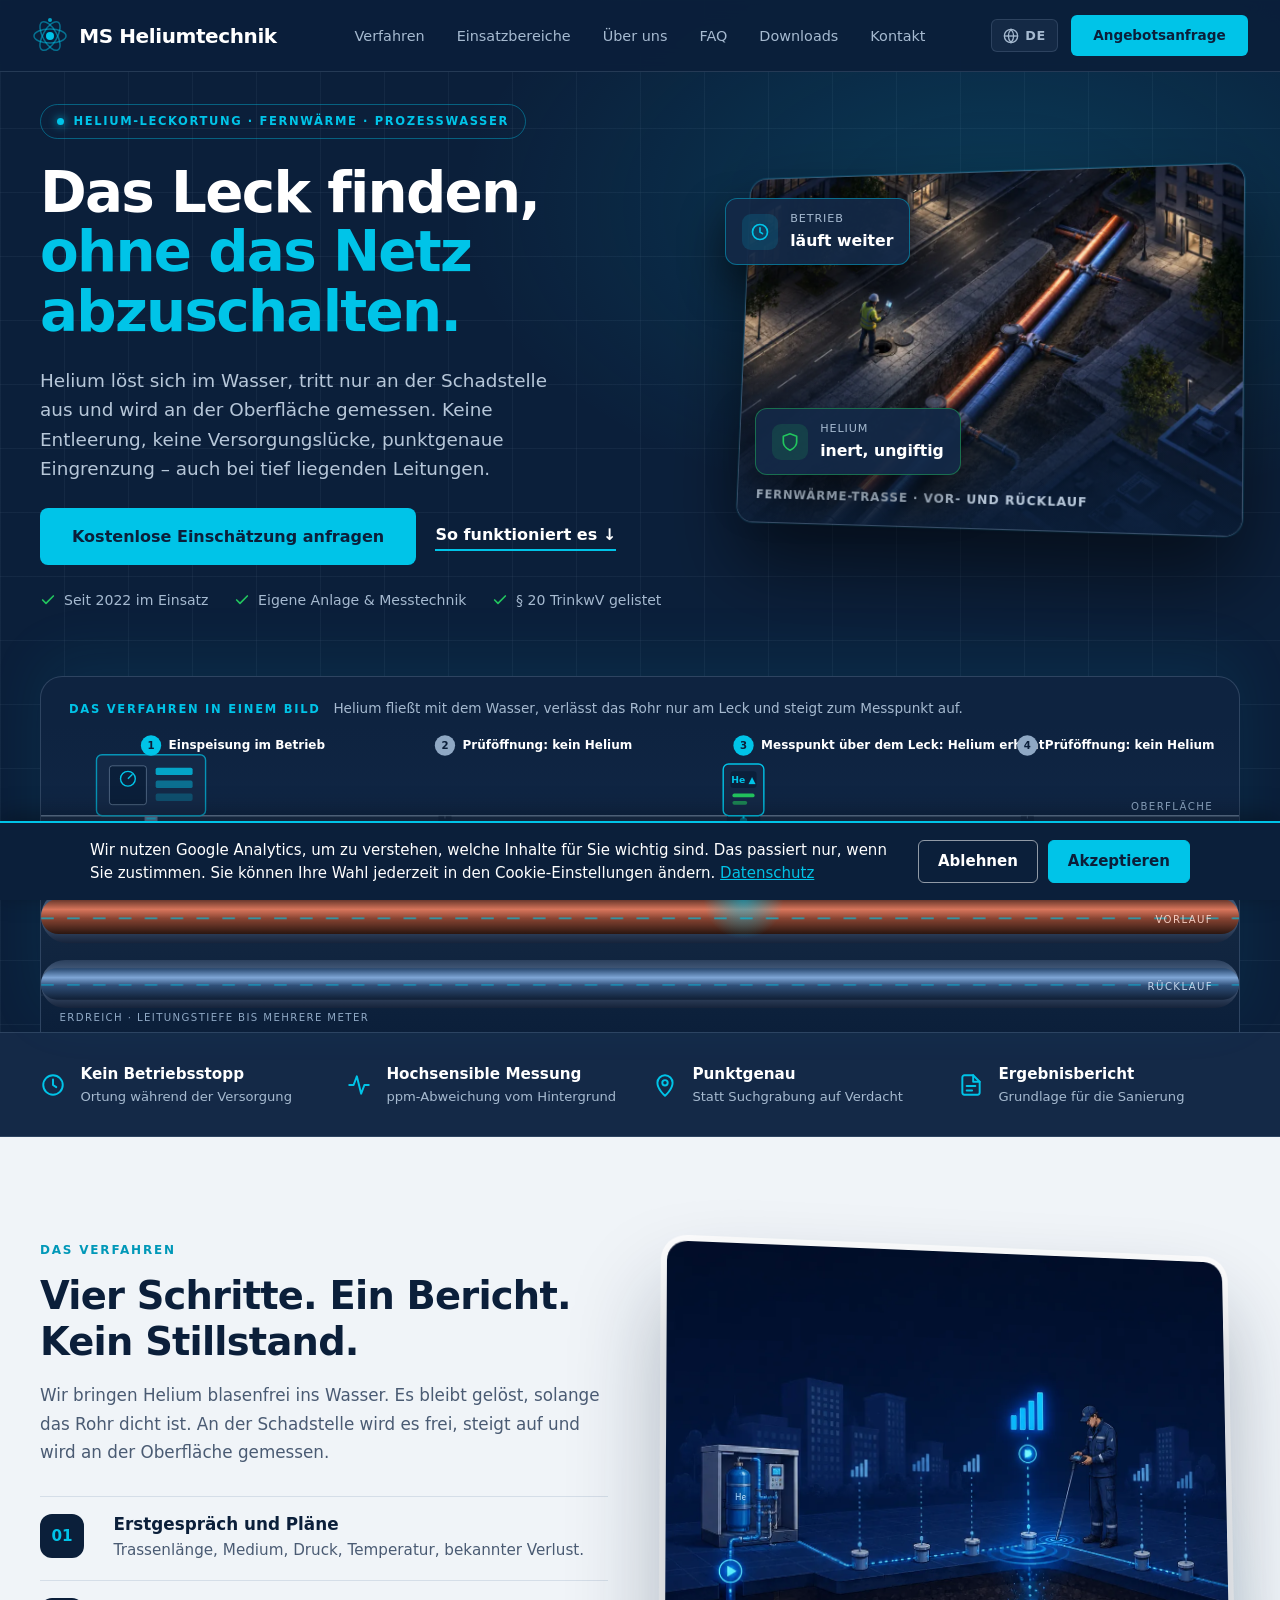
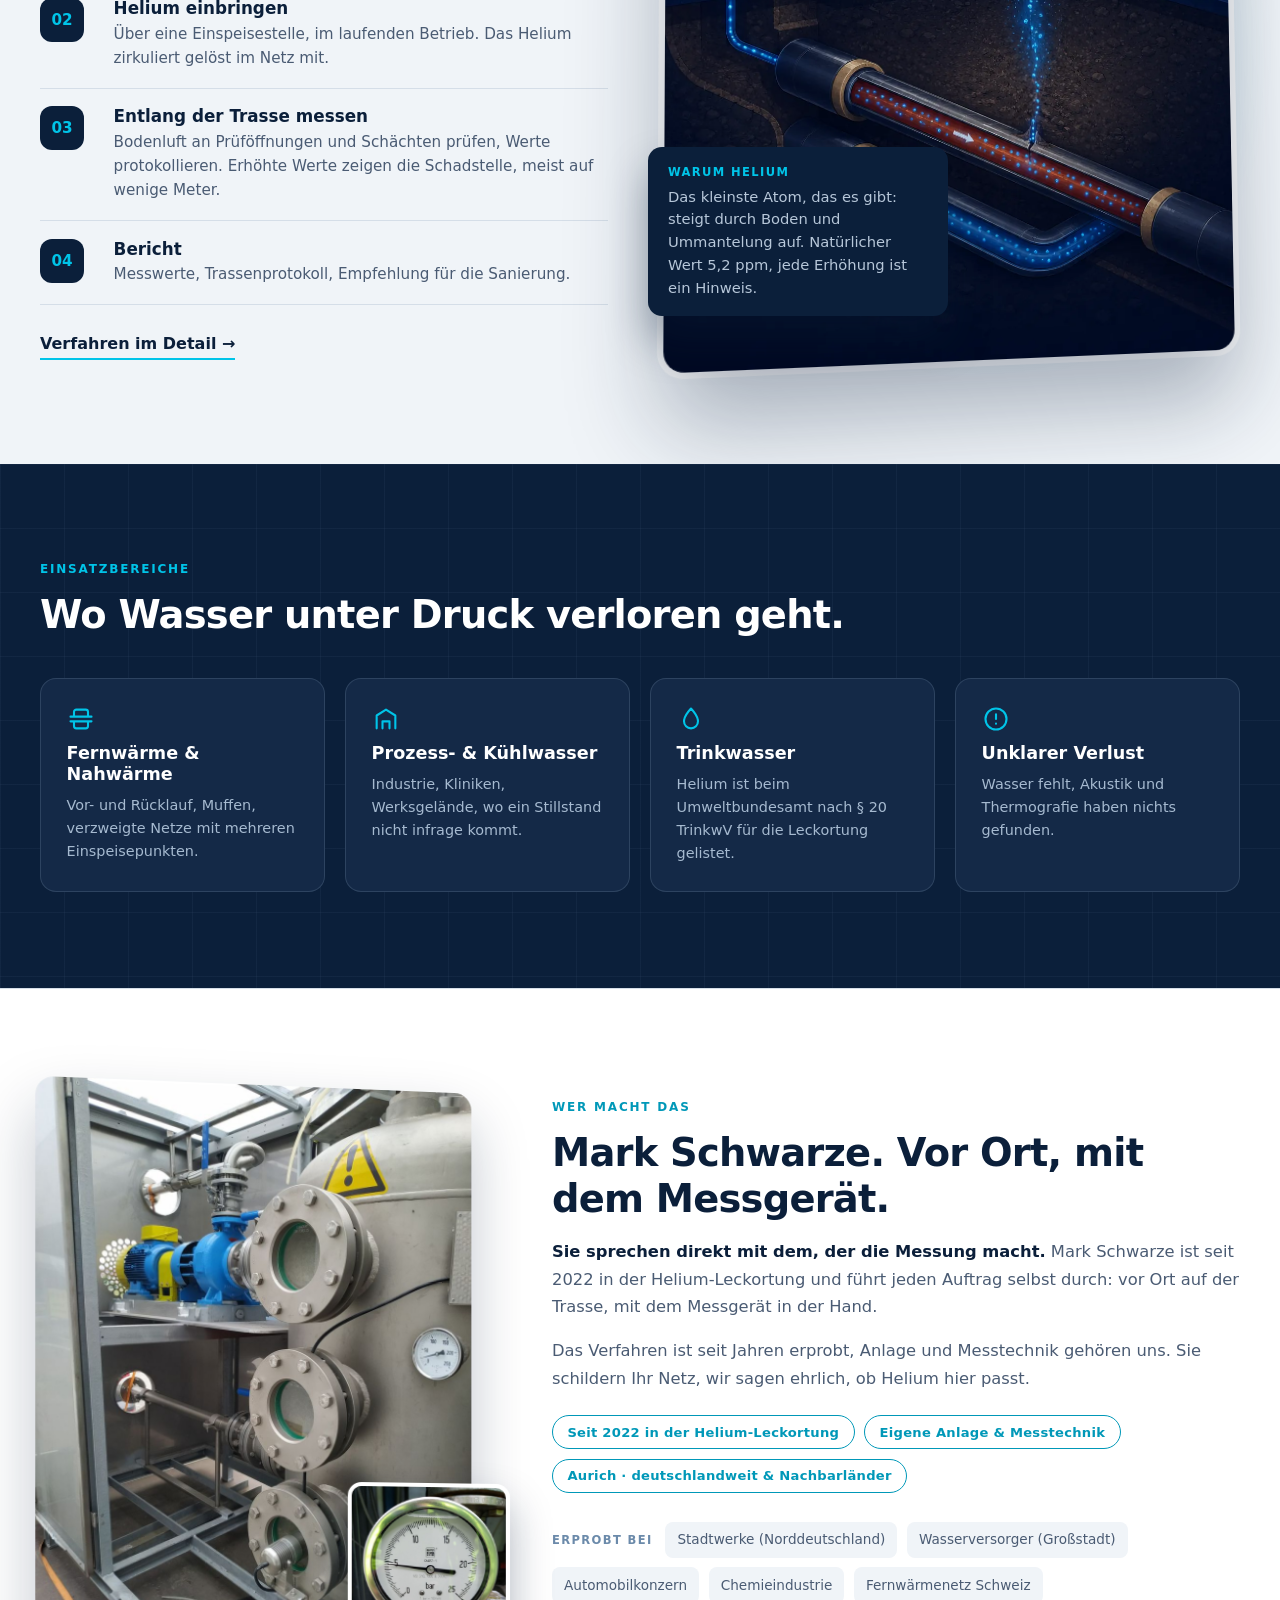
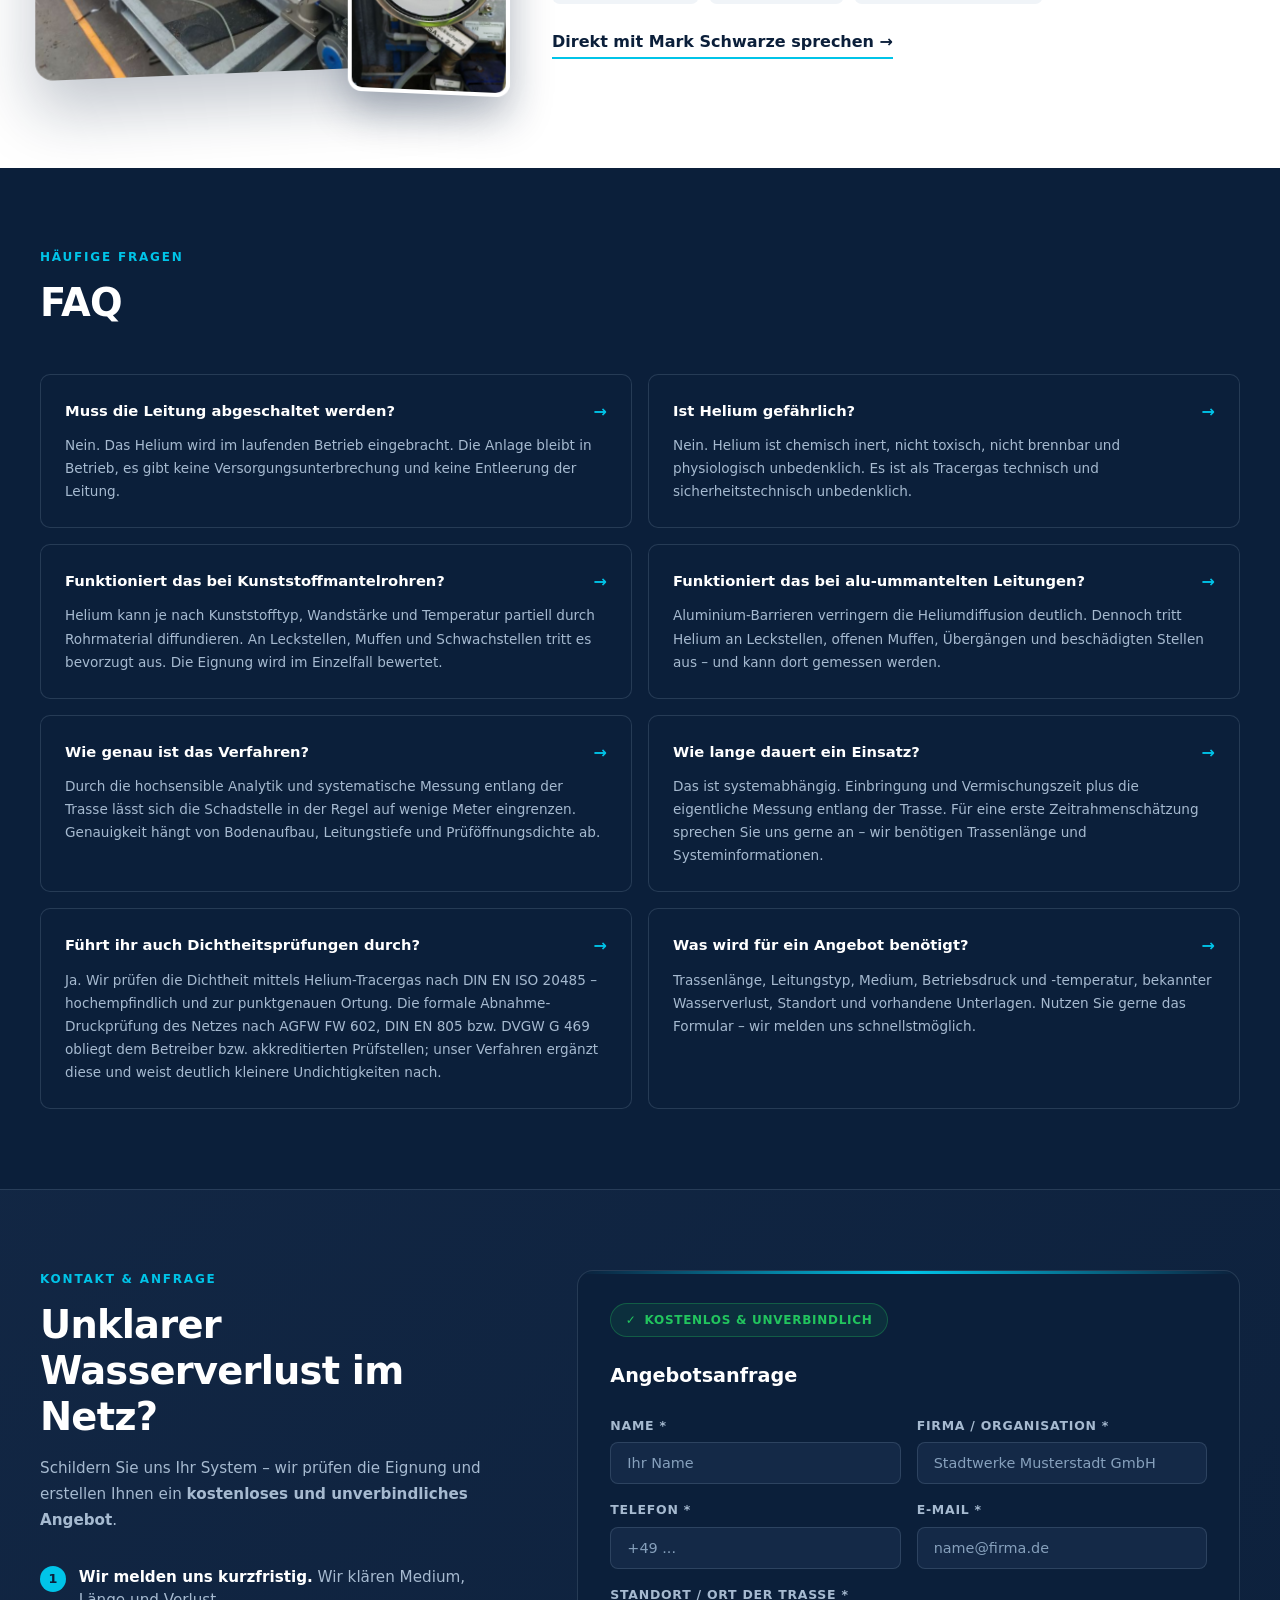
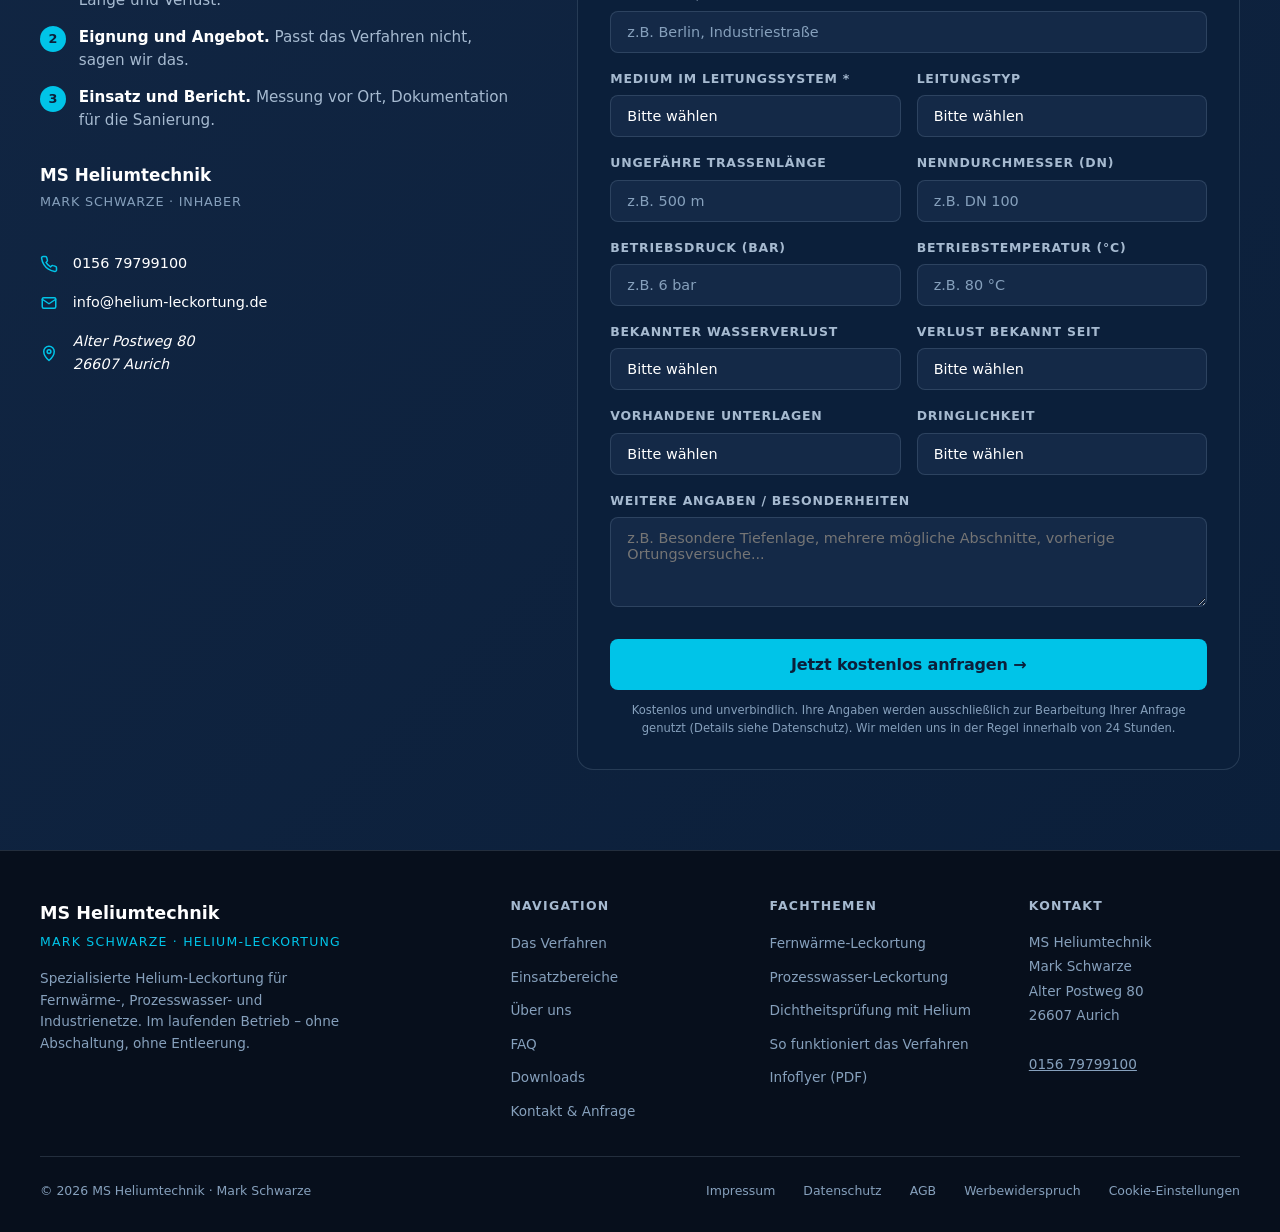
==== commit 9828023d: "Startseite neu: Hero mit 3D-Karte und Trassen-Querschnitt, helle Verfahrens-Sektion, kompaktere Seit" ====
--- a/index.html
+++ b/index.html
@@ -618,6 +618,19 @@
   .foto-real:hover img { transform: scale(1.05); }
   .hero-real { width: 100%; height: auto; aspect-ratio: 4/3; object-fit: cover; border-radius: 10px; display: block; }
 
+  /* WER MACHT DAS */
+  .person-section { padding: 6rem 2rem; background: var(--navy-mid); border-top: 1px solid var(--border); }
+  .person-grid { display: grid; grid-template-columns: 320px 1fr; gap: 3.5rem; align-items: center; margin-top: 2.5rem; }
+  .person-photo { border-radius: 14px; overflow: hidden; border: 1px solid var(--border); aspect-ratio: 3/4; background: var(--navy); }
+  .person-photo img { width: 100%; height: 100%; object-fit: cover; display: block; }
+  .person-text p { color: var(--steel); line-height: 1.75; margin-bottom: 1.1rem; font-size: 1rem; }
+  .person-text p strong { color: var(--white); }
+  .person-facts { display: flex; flex-wrap: wrap; gap: 0.6rem; margin: 1.4rem 0 1.8rem; }
+  .person-facts span { border: 1px solid rgba(0,196,232,0.35); color: var(--helium); border-radius: 999px; padding: 0.35rem 0.9rem; font-size: 0.82rem; font-weight: 600; letter-spacing: 0.02em; }
+  .person-cta { display: inline-flex; align-items: center; gap: 0.6rem; color: var(--white); font-weight: 600; text-decoration: none; border-bottom: 2px solid var(--helium); padding-bottom: 2px; }
+  .person-cta:hover { color: var(--helium); }
+  @media (max-width: 800px) { .person-grid { grid-template-columns: 1fr; gap: 2rem; } .person-photo { max-width: 320px; } }
+
   /* SPRACHUMSCHALTER */
   .nav-right { display: flex; align-items: center; gap: 0.8rem; }
   .lang-switch { position: relative; display: flex; align-items: center; }
@@ -674,60 +687,145 @@
     .anfrage-form-inner{grid-template-columns:1fr !important;}
     .footer-bottom a{margin-right:.75rem !important;}
   }
+  /* ===== REDESIGN 09/2026 ===== */
+  :root { --steel: #A6BAD0; --text-muted: #86A0BC; }
+  .nav-phone { display: flex; align-items: center; gap: 0.45rem; color: var(--white); font-weight: 600; font-size: 0.9rem; text-decoration: none; margin-right: 0.9rem; white-space: nowrap; }
+  .nav-phone svg { color: var(--helium); }
+  .nav-phone:hover { color: var(--helium); }
+  .hero2 { position: relative; padding: 6.5rem 2rem 0; background: radial-gradient(900px 520px at 78% 20%, rgba(0,196,232,0.16), transparent 60%), var(--navy);
+    background-image: radial-gradient(900px 520px at 78% 20%, rgba(0,196,232,0.16), transparent 60%), linear-gradient(rgba(143,168,196,0.07) 1px, transparent 1px), linear-gradient(90deg, rgba(143,168,196,0.07) 1px, transparent 1px); background-size: auto, 64px 64px, 64px 64px; }
+  .h2-grid { display: grid; grid-template-columns: minmax(0, 1.1fr) minmax(0, 0.9fr); gap: 3.5rem; align-items: center; }
+  .h2-text { display: flex; flex-direction: column; gap: 1.5rem; max-width: 640px; }
+  .h2-kicker { display: inline-flex; align-items: center; gap: 0.6rem; align-self: flex-start; border: 1px solid rgba(0,196,232,0.4); border-radius: 999px; padding: 0.45rem 1rem; font-size: 0.72rem; font-weight: 700; letter-spacing: 0.14em; text-transform: uppercase; color: var(--helium); }
+  .h2-kicker .dot { width: 7px; height: 7px; border-radius: 50%; background: var(--helium); box-shadow: 0 0 10px var(--helium); }
+  .hero2 h1 { font-size: clamp(2.3rem, 4.4vw, 3.9rem); line-height: 1.06; font-weight: 800; letter-spacing: -0.03em; margin: 0; }
+  .hero2 h1 em { font-style: normal; color: var(--helium); }
+  .h2-sub { font-size: 1.15rem; line-height: 1.6; color: #B7C7D9; margin: 0; max-width: 540px; }
+  .h2-btns { display: flex; align-items: center; gap: 1.2rem; flex-wrap: wrap; }
+  .h2-link { color: var(--white); font-weight: 600; text-decoration: none; border-bottom: 2px solid var(--helium); padding-bottom: 2px; }
+  .h2-link:hover { color: var(--helium); }
+  .h2-facts { display: flex; gap: 1.6rem; flex-wrap: wrap; color: var(--steel); font-size: 0.88rem; }
+  .h2-facts > span { display: inline-flex; align-items: center; gap: 0.5rem; white-space: nowrap; }
+  .h2-scene { position: relative; height: 400px; perspective: 1400px; }
+  .h2-card { position: absolute; right: 0; top: 10px; width: min(520px, 100%); height: 360px; border-radius: 18px; overflow: hidden; border: 1px solid rgba(143,168,196,0.35); box-shadow: 0 40px 80px rgba(0,0,0,0.55), 0 0 0 1px rgba(0,196,232,0.15); transform: rotateY(-14deg) rotateX(6deg); }
+  .h2-card picture { display: block; width: 100%; height: 100%; }
+  .h2-card img { width: 100%; height: 100%; object-fit: cover; display: block; }
+  .h2-card-shade { position: absolute; inset: 0; background: linear-gradient(180deg, transparent 55%, rgba(11,31,58,0.85)); }
+  .h2-card-cap { position: absolute; left: 20px; bottom: 18px; font-size: 0.78rem; color: #B7C7D9; letter-spacing: 0.08em; text-transform: uppercase; font-weight: 600; }
+  .h2-chip { position: absolute; background: rgba(20,41,71,0.94); border: 1px solid rgba(0,196,232,0.45); border-radius: 12px; padding: 0.7rem 1rem; box-shadow: 0 20px 40px rgba(0,0,0,0.5); display: flex; align-items: center; gap: 0.75rem; animation: h2float 6s ease-in-out infinite; }
+  .h2-chip-1 { left: 0; top: 40px; }
+  .h2-chip-2 { left: 30px; top: 250px; border-color: rgba(34,197,94,0.45); animation-duration: 7s; animation-delay: 1.5s; }
+  .h2-chip .ic { width: 36px; height: 36px; border-radius: 9px; background: rgba(0,196,232,0.15); display: flex; align-items: center; justify-content: center; }
+  .h2-chip .ic.green { background: rgba(34,197,94,0.15); }
+  .h2-chip .l { font-size: 0.7rem; color: var(--steel); letter-spacing: 0.08em; text-transform: uppercase; }
+  .h2-chip .v { font-weight: 700; font-size: 0.98rem; }
+  @keyframes h2float { 0%, 100% { transform: translateY(0); } 50% { transform: translateY(-10px); } }
+  .illu { position: relative; margin-top: 4rem; border-radius: 22px 22px 0 0; overflow: hidden; border: 1px solid rgba(143,168,196,0.25); border-bottom: 0; background: #0E2340; box-shadow: 0 -20px 60px rgba(0,196,232,0.08); }
+  .illu-head { display: flex; align-items: baseline; gap: 0.8rem; padding: 1.3rem 1.75rem 0.5rem; flex-wrap: wrap; }
+  .illu-t { font-size: 0.72rem; font-weight: 700; letter-spacing: 0.15em; text-transform: uppercase; color: var(--helium); }
+  .illu-s { font-size: 0.85rem; color: var(--steel); }
+  .illu-svg { display: block; width: 100%; height: auto; font-family: 'Segoe UI', system-ui, -apple-system, Roboto, sans-serif; }
+  .illu-legend { display: none; list-style: none; margin: 0; padding: 0.8rem 1rem 1rem; flex-direction: column; gap: 0.45rem; font-size: 0.85rem; color: #D6E1EC; background: #0E2340; }
+  .illu-legend li { display: flex; align-items: center; gap: 0.6rem; }
+  .illu-legend .n { width: 20px; height: 20px; border-radius: 50%; background: var(--helium); color: var(--navy); font-weight: 800; font-size: 0.72rem; display: inline-flex; align-items: center; justify-content: center; flex-shrink: 0; }
+  .illu-stage { position: relative; }
+  .h2-scene:not(.is-visible) .h2-chip { animation-play-state: paused; }
+  @media (prefers-reduced-motion: reduce) { .h2-chip { animation: none !important; } }
+  .trust2 { background: var(--navy-mid); border-top: 1px solid var(--border); border-bottom: 1px solid var(--border); padding: 1.8rem 2rem; }
+  .trust2-grid { display: grid; grid-template-columns: repeat(4, minmax(0, 1fr)); gap: 1.5rem; }
+  .trust2-item { display: flex; align-items: center; gap: 0.9rem; }
+  .trust2-item svg { flex-shrink: 0; }
+  .trust2-item .t { font-weight: 700; font-size: 0.95rem; }
+  .trust2-item .d { font-size: 0.82rem; color: var(--steel); }
+  .verf2 { background: var(--off-white); color: var(--navy); padding: 6.5rem 2rem; }
+  .verf2 .section-label { color: var(--helium-dark); }
+  .verf2 .section-title { color: var(--navy); }
+  .verf2 .section-sub { color: #4A5B73; }
+  .verf2-grid { display: grid; grid-template-columns: repeat(2, minmax(0, 1fr)); gap: 4rem; align-items: center; }
+  .verf2-steps { display: flex; flex-direction: column; margin-top: 1.8rem; }
+  .verf2-step { display: grid; grid-template-columns: 56px minmax(0, 1fr); gap: 1.1rem; padding: 1.1rem 0; border-top: 1px solid #D5DEE8; }
+  .verf2-step:last-child { border-bottom: 1px solid #D5DEE8; }
+  .verf2-step .n { width: 44px; height: 44px; border-radius: 12px; background: var(--navy); color: var(--helium); font-weight: 800; display: flex; align-items: center; justify-content: center; font-size: 0.95rem; }
+  .verf2-step h3 { font-size: 1.05rem; font-weight: 700; margin: 0 0 0.2rem; color: var(--navy); }
+  .verf2-step p { color: #4A5B73; font-size: 0.95rem; line-height: 1.6; margin: 0; }
+  .verf2-more { display: inline-block; margin-top: 1.6rem; color: var(--navy); font-weight: 700; text-decoration: none; border-bottom: 2px solid var(--helium); padding-bottom: 2px; }
+  .verf2-more:hover { color: var(--helium-dark); }
+  .verf2-visual { position: relative; perspective: 1200px; }
+  .verf2-glow { position: absolute; inset: 10% -6% -4% 6%; border-radius: 40px; background: radial-gradient(closest-side, rgba(0,196,232,0.2), rgba(0,196,232,0.08) 60%, transparent); }
+  .verf2-card { position: relative; border-radius: 20px; overflow: hidden; box-shadow: 0 50px 90px rgba(11,31,58,0.32), 0 0 0 6px var(--white); transform: rotateY(8deg) rotateX(3deg); background: var(--white); }
+  .verf2-card img { width: 100%; height: auto; display: block; }
+  .verf2-why { position: absolute; left: -24px; bottom: 40px; background: var(--navy); color: var(--white); border-radius: 14px; padding: 1rem 1.25rem; box-shadow: 0 24px 40px rgba(11,31,58,0.35); max-width: 300px; }
+  .verf2-why .l { font-size: 0.72rem; letter-spacing: 0.12em; text-transform: uppercase; color: var(--helium); font-weight: 700; }
+  .verf2-why .p { font-size: 0.92rem; color: #B7C7D9; margin-top: 0.25rem; line-height: 1.55; }
+  .einsatz { padding: 6rem 2rem; background: var(--navy); background-image: linear-gradient(rgba(143,168,196,0.06) 1px, transparent 1px), linear-gradient(90deg, rgba(143,168,196,0.06) 1px, transparent 1px); background-size: 64px 64px; }
+  .einsatz-head { margin-bottom: 2.5rem; }
+  .einsatz-grid { display: grid; grid-template-columns: repeat(4, minmax(0, 1fr)); gap: 1.25rem; }
+  .einsatz-card { background: var(--navy-mid); border: 1px solid var(--border); border-radius: 16px; padding: 1.6rem; display: flex; flex-direction: column; gap: 0.6rem; transition: border-color 0.2s, transform 0.2s; }
+  .einsatz-card:hover { border-color: var(--helium); transform: translateY(-3px); }
+  .einsatz-card h3 { font-size: 1.1rem; font-weight: 700; margin: 0; }
+  .einsatz-card p { font-size: 0.9rem; color: var(--steel); line-height: 1.6; margin: 0; }
+  .person-section { background: var(--white); color: var(--navy); border-top: 1px solid #D5DEE8; padding: 6rem 2rem; }
+  .person-section .section-label { color: var(--helium-dark); }
+  .person-section .section-title { color: var(--navy); }
+  .person-grid { display: grid; grid-template-columns: 440px minmax(0, 1fr); gap: 4.5rem; align-items: center; margin-top: 0; }
+  .person-visual { position: relative; perspective: 1000px; }
+  .person-photo { border-radius: 18px; overflow: hidden; box-shadow: 0 30px 60px rgba(11,31,58,0.25); transform: rotateY(8deg); aspect-ratio: auto; border: 0; background: transparent; }
+  .person-photo img { width: 100%; height: auto; display: block; }
+  .person-inset { position: absolute; right: -28px; bottom: -22px; width: 160px; border-radius: 14px; overflow: hidden; box-shadow: 0 20px 40px rgba(11,31,58,0.3); border: 4px solid var(--white); transform: rotateY(-8deg); }
+  .person-inset img { width: 100%; height: auto; display: block; }
+  .person-text p { color: #4A5B73; line-height: 1.7; margin-bottom: 1rem; font-size: 1.02rem; }
+  .person-text p strong { color: var(--navy); }
+  .person-facts span { border-color: var(--helium-dark); color: var(--helium-dark); }
+  .person-refs { display: flex; flex-wrap: wrap; gap: 0.6rem; align-items: center; margin: 1.2rem 0 1.6rem; }
+  .person-refs .lbl { font-size: 0.72rem; font-weight: 700; letter-spacing: 0.12em; text-transform: uppercase; color: #6B8AAA; margin-right: 0.2rem; }
+  .person-refs span:not(.lbl) { background: var(--off-white); border-radius: 8px; padding: 0.45rem 0.75rem; font-size: 0.85rem; color: #4A5B73; }
+  .person-cta { color: var(--navy); border-bottom-color: var(--helium); }
+  .person-cta:hover { color: var(--helium-dark); }
+  .faq-section { background: var(--navy); }
+  .k-steps { display: flex; flex-direction: column; gap: 0.8rem; margin: 1.4rem 0 1.8rem; }
+  .k-step { display: flex; gap: 0.8rem; align-items: flex-start; color: var(--steel); font-size: 0.95rem; line-height: 1.55; }
+  .k-step .n { width: 26px; height: 26px; border-radius: 50%; background: var(--helium); color: var(--navy); font-weight: 800; font-size: 0.8rem; display: flex; align-items: center; justify-content: center; flex-shrink: 0; }
+  .k-step strong { color: var(--white); }
+  .contact-row .icon { display: inline-flex; align-items: center; }
+  @media (max-width: 1360px) { .nav-phone { display: none; } }
+  @media (max-width: 1100px) { .einsatz-grid { grid-template-columns: repeat(2, minmax(0, 1fr)); } .person-grid { grid-template-columns: 360px minmax(0, 1fr); gap: 3rem; } .nav-links { gap: 1.4rem; } }
+  @media (max-width: 900px) {
+    .hero2 { padding-top: 5.5rem; }
+    .h2-grid { grid-template-columns: 1fr; gap: 2.5rem; }
+    .h2-scene { height: auto; perspective: none; }
+    .h2-card { position: relative; right: auto; top: auto; width: 100%; height: auto; aspect-ratio: 4/3; transform: none; }
+    .h2-chip { display: none; }
+    .illu { margin-top: 2.5rem; border-radius: 14px 14px 0 0; }
+    .trust2-grid { grid-template-columns: repeat(2, minmax(0, 1fr)); }
+    .verf2, .einsatz, .person-section { padding: 4rem 1.25rem; }
+    .verf2-grid { grid-template-columns: 1fr; gap: 3rem; }
+    .verf2-card { transform: none; }
+    .verf2-why { position: static; margin-top: 1rem; max-width: none; }
+    .person-grid { grid-template-columns: 1fr; gap: 2.5rem; }
+    .person-visual { max-width: 380px; }
+    .person-photo { transform: none; }
+    .person-inset { transform: none; right: -10px; }
+  }
+  @media (max-width: 600px) {
+    .hero2 { padding: 5rem 1.1rem 0; }
+    .h2-facts { gap: 0.6rem 1rem; }
+    .h2-facts > span { white-space: normal; }
+    .illu-head { padding: 1rem 1rem 0.4rem; }
+    .illu-svg { height: 220px; }
+    .illu-labels text { display: none; }
+    .illu-labels circle { display: none; }
+    .illu-s { display: none; }
+    .illu-legend { display: flex; }
+    .trust2 { padding: 1.4rem 1.1rem; }
+    .trust2-grid { grid-template-columns: 1fr; gap: 1rem; }
+    .einsatz-grid { grid-template-columns: 1fr; }
+    .person-inset { width: 120px; }
+  }
 </style>
 </head>
 <body>
 
 <!-- LECK-HINTERGRUND: Rohr mit Leckage, das beim Scrollen "repariert" wird -->
-<svg id="leak-bg" viewBox="0 0 1440 900" preserveAspectRatio="xMidYMid slice" xmlns="http://www.w3.org/2000/svg" aria-hidden="true">
-  <defs>
-    <linearGradient id="pipeGrad" x1="0" y1="0" x2="0" y2="1">
-      <stop offset="0" stop-color="#B4C8DA"/>
-      <stop offset="0.5" stop-color="#62809B"/>
-      <stop offset="1" stop-color="#36506A"/>
-    </linearGradient>
-    <filter id="waterGlow" x="-60%" y="-60%" width="220%" height="220%">
-      <feGaussianBlur stdDeviation="2.4" result="b"/>
-      <feMerge><feMergeNode in="b"/><feMergeNode in="SourceGraphic"/></feMerge>
-    </filter>
-  </defs>
-  <!-- Sensor-Scanlinie -->
-  <line id="scanline" x1="0" y1="623" x2="1440" y2="623" stroke="#00C4E8" stroke-width="1.5" opacity="0.13"/>
-  <!-- Rohr (metallisch, farblich abgesetzt) -->
-  <g opacity="0.9">
-    <rect x="-40" y="602" width="1520" height="42" rx="9" fill="url(#pipeGrad)"/>
-    <rect x="-40" y="602" width="1520" height="42" rx="9" fill="none" stroke="#22344A" stroke-width="1.5"/>
-    <rect x="-40" y="609" width="1520" height="5" rx="2.5" fill="#FFFFFF" opacity="0.30"/>
-    <!-- Flansche links/rechts der Leckstelle -->
-    <rect x="466" y="594" width="13" height="58" rx="3" fill="#4C6884"/>
-    <rect x="961" y="594" width="13" height="58" rx="3" fill="#4C6884"/>
-  </g>
-  <!-- Sensor-Spray: Radar-Pulse + Tropfen (Farbe wechselt rot->grün beim Scrollen) -->
-  <g id="spray" opacity="1">
-    <circle class="ring" cx="720" cy="612" r="9"  fill="none" stroke="#E24B4A" stroke-width="2.2"/>
-    <circle class="ring" cx="720" cy="612" r="9"  fill="none" stroke="#E24B4A" stroke-width="2.2" style="animation-delay:0.85s"/>
-    <circle class="ring" cx="720" cy="612" r="9"  fill="none" stroke="#E24B4A" stroke-width="2.2" style="animation-delay:1.7s"/>
-    <circle class="drop" cx="720" cy="606" r="4"   fill="#E24B4A"/>
-    <circle class="drop" cx="709" cy="606" r="3"   fill="#E24B4A" style="animation-delay:0.3s"/>
-    <circle class="drop" cx="731" cy="606" r="3"   fill="#E24B4A" style="animation-delay:0.6s"/>
-    <circle class="drop" cx="714" cy="606" r="2.6" fill="#E24B4A" style="animation-delay:0.95s"/>
-    <circle class="drop" cx="726" cy="606" r="2.6" fill="#E24B4A" style="animation-delay:1.25s"/>
-  </g>
-  <!-- Leck-Punkt -->
-  <circle id="leakdot" cx="720" cy="612" r="4" fill="#E24B4A"/>
-  <!-- Ortungsmarkierung (grünes Fadenkreuz, erscheint beim Scrollen = Leck geortet) -->
-  <g id="clamp" transform="translate(720,612)">
-    <circle r="22" fill="none" stroke="#22C55E" stroke-width="2.4" opacity="0.9"/>
-    <circle r="10" fill="none" stroke="#22C55E" stroke-width="2"/>
-    <line x1="-30" y1="0" x2="-13" y2="0" stroke="#22C55E" stroke-width="2.4"/>
-    <line x1="13"  y1="0" x2="30"  y2="0" stroke="#22C55E" stroke-width="2.4"/>
-    <line x1="0" y1="-30" x2="0" y2="-13" stroke="#22C55E" stroke-width="2.4"/>
-    <line x1="0" y1="13"  x2="0" y2="30"  stroke="#22C55E" stroke-width="2.4"/>
-    <circle r="3" fill="#22C55E"/>
-  </g>
-  <!-- Status-Text -->
-  <text id="statuslbl" x="720" y="678" text-anchor="middle" font-family="'Segoe UI', system-ui, -apple-system, Roboto, sans-serif" font-size="15" letter-spacing="2" fill="#E24B4A" opacity="0.85">ORTUNG LÄUFT …</text>
-</svg>
 
 <!-- NAV -->
 <nav>
@@ -760,388 +858,213 @@
     <button type="button" class="hamburger" id="hamburger" aria-label="Menü öffnen">
       <span></span><span></span><span></span>
     </button>
+      <a href="tel:+4915679799100" class="nav-phone"><svg width="16" height="16" viewBox="0 0 24 24" fill="none" stroke="currentColor" stroke-width="2" stroke-linecap="round" stroke-linejoin="round"><path d="M22 16.9v3a2 2 0 0 1-2.2 2 19.8 19.8 0 0 1-8.6-3.1 19.5 19.5 0 0 1-6-6A19.8 19.8 0 0 1 2.1 4.2 2 2 0 0 1 4.1 2h3a2 2 0 0 1 2 1.7c.1.9.4 1.9.7 2.8a2 2 0 0 1-.5 2.1L8 9.9a16 16 0 0 0 6 6l1.3-1.3a2 2 0 0 1 2.1-.4c.9.3 1.9.6 2.8.7a2 2 0 0 1 1.8 2z"></path></svg><span>0156&nbsp;79799100</span></a>
       <a href="#kontakt" class="nav-cta" data-i18n="nav_cta">Angebotsanfrage</a>
   </div>
 </nav>
 <ul class="nav-links">
   <li><a href="#verfahren" data-i18n="nav_verfahren">Verfahren</a></li>
-  <li><a href="#leistungen" data-i18n="nav_leistungen">Leistungen</a></li>
-  <li><a href="#zielgruppen" data-i18n="nav_fuerwen">Für wen</a></li>
+  <li><a href="#einsatz" data-i18n="n_nav_einsatz">Einsatzbereiche</a></li>
+  <li><a href="#person" data-i18n="n_nav_person">Über uns</a></li>
   <li><a href="#faq" data-i18n="nav_faq">FAQ</a></li>
-  <li><a href="#referenzen" data-i18n="nav_referenzen">Referenzen</a></li>
+  <li><a href="/download.html" data-i18n="n_nav_downloads">Downloads</a></li>
   <li><a href="#kontakt" data-i18n="nav_kontakt">Kontakt</a></li>
 </ul>
 
 <!-- HERO -->
-<section class="hero">
-  <div class="hero-bg"></div>
-  <div class="hero-grid"></div>
-  <div class="hero-content">
-    <div class="hero-text">
-      <div class="hero-badge" data-i18n="hero_badge">Spezialisiertes Verfahren · Hochsensible Messtechnik</div>
-      <h1 data-i18n="hero_h1">Leckortung <em>im laufenden Betrieb</em> – ohne Abschaltung.</h1>
-      <p class="hero-sub" data-i18n="hero_sub">Helium-Leckortung für Fernwärme-, Prozesswasser- und Industrienetze. Keine Entleerung. Keine Versorgungsunterbrechung. Präzise Lokalisierung auch bei tiefliegenden Leitungen.</p>
-      <div class="hero-btns">
-        <a href="#kontakt" class="btn-primary" data-i18n="hero_cta1">Kostenlose Angebotsanfrage</a>
-        <a href="#verfahren" class="btn-secondary" data-i18n="hero_cta2">Verfahren verstehen</a>
+<section class="hero2" id="top">
+  <div class="container">
+    <div class="h2-grid">
+      <div class="h2-text">
+        <div class="h2-kicker"><span class="dot"></span><span data-i18n="n_kicker">Helium-Leckortung · Fernwärme · Prozesswasser</span></div>
+        <h1 data-i18n="n_h1">Das Leck finden, <em>ohne das Netz abzuschalten.</em></h1>
+        <p class="h2-sub" data-i18n="n_sub">Helium löst sich im Wasser, tritt nur an der Schadstelle aus und wird an der Oberfläche gemessen. Keine Entleerung, keine Versorgungslücke, punktgenaue Eingrenzung – auch bei tief liegenden Leitungen.</p>
+        <div class="h2-btns">
+          <a href="#kontakt" class="btn-primary" data-i18n="n_cta1">Kostenlose Einschätzung anfragen</a>
+          <a href="#verfahren" class="h2-link" data-i18n="n_cta2">So funktioniert es ↓</a>
+        </div>
+        <div class="h2-facts">
+          <span><svg width="16" height="16" viewBox="0 0 24 24" fill="none" stroke="#22C55E" stroke-width="2.5" stroke-linecap="round" stroke-linejoin="round"><path d="M20 6 9 17l-5-5"></path></svg><span data-i18n="n_f1">Seit 2022 im Einsatz</span></span>
+          <span><svg width="16" height="16" viewBox="0 0 24 24" fill="none" stroke="#22C55E" stroke-width="2.5" stroke-linecap="round" stroke-linejoin="round"><path d="M20 6 9 17l-5-5"></path></svg><span data-i18n="n_f2">Eigene Anlage &amp; Messtechnik</span></span>
+          <span><svg width="16" height="16" viewBox="0 0 24 24" fill="none" stroke="#22C55E" stroke-width="2.5" stroke-linecap="round" stroke-linejoin="round"><path d="M20 6 9 17l-5-5"></path></svg><span data-i18n="n_f3">§ 20 TrinkwV gelistet</span></span>
+        </div>
+      </div>
+      <div class="h2-scene">
+        <div class="h2-card">
+          <picture>
+            <source srcset="hero-fernwaerme-trasse.webp" type="image/webp">
+            <img src="hero-fernwaerme-trasse.jpg" width="1122" height="1402" fetchpriority="high" decoding="async" alt="Fernwärme-Trasse mit Vor- und Rücklauf – Helium-Leckortung im laufenden Betrieb">
+          </picture>
+          <div class="h2-card-shade"></div>
+          <div class="h2-card-cap" data-i18n="n_card_cap">Fernwärme-Trasse · Vor- und Rücklauf</div>
+        </div>
+        <div class="h2-chip h2-chip-1"><div class="ic"><svg width="20" height="20" viewBox="0 0 24 24" fill="none" stroke="#00C4E8" stroke-width="2" stroke-linecap="round" stroke-linejoin="round"><circle cx="12" cy="12" r="9"></circle><path d="M12 7v5l3 2"></path></svg></div><div><div class="l" data-i18n="n_chip1_l">Betrieb</div><div class="v" data-i18n="n_chip1_v">läuft weiter</div></div></div>
+        <div class="h2-chip h2-chip-2"><div class="ic green"><svg width="20" height="20" viewBox="0 0 24 24" fill="none" stroke="#22C55E" stroke-width="2" stroke-linecap="round" stroke-linejoin="round"><path d="M12 22s8-4 8-10V5l-8-3-8 3v7c0 6 8 10 8 10z"></path></svg></div><div><div class="l" data-i18n="n_chip2_l">Helium</div><div class="v" data-i18n="n_chip2_v">inert, ungiftig</div></div></div>
       </div>
     </div>
-    <div class="hero-visual">
-      <picture>
-        <source srcset="hero-fernwaerme-trasse.webp" type="image/webp">
-        <img class="hero-real" src="hero-fernwaerme-trasse.jpg" width="1122" height="1402" fetchpriority="high" decoding="async" alt="Fernwärme-Trasse mit Vor- und Rücklauf – Helium-Leckortung im laufenden Betrieb">
-      </picture>
-
-      <div class="hero-stats">
-        <div class="hero-stat">
-          <div class="val">0</div>
-          <div class="lbl" data-i18n="hero_stat1">Abschaltungen erforderlich</div>
-        </div>
-        <div class="hero-stat">
-          <div class="val">5,2</div>
-          <div class="lbl" data-i18n="hero_stat2">ppm Hintergrundwert (He)</div>
-        </div>
-        <div class="hero-stat">
-          <div class="val">&gt;10m</div>
-          <div class="lbl" data-i18n="hero_stat3">Tiefe detektierbar</div>
-        </div>
-        <div class="hero-stat">
-          <div class="val">ppb</div>
-          <div class="lbl" data-i18n="hero_stat4">Nachweisgrenze</div>
-        </div>
-      </div>
+
+    <div class="illu">
+      <div class="illu-head"><span class="illu-t" data-i18n="n_illu_t">Das Verfahren in einem Bild</span><span class="illu-s" data-i18n="n_illu_s">Helium fließt mit dem Wasser, verlässt das Rohr nur am Leck und steigt zum Messpunkt auf.</span></div>
+      <div class="illu-stage">
+      <svg viewBox="0 0 1296 330" class="illu-svg" role="img" aria-label="Schnitt durch eine Fernwärmetrasse: Helium wird eingespeist, tritt an der Leckstelle aus und wird am Messpunkt an der Oberfläche gemessen">
+        <defs>
+          <linearGradient id="i-sky" x1="0" y1="0" x2="0" y2="1"><stop offset="0" stop-color="#0E2340"></stop><stop offset="1" stop-color="#132C4D"></stop></linearGradient>
+          <linearGradient id="i-soil" x1="0" y1="0" x2="0" y2="1"><stop offset="0" stop-color="#1A2F4C"></stop><stop offset="0.5" stop-color="#132741"></stop><stop offset="1" stop-color="#0B1F3A"></stop></linearGradient>
+          <linearGradient id="i-pipeV" x1="0" y1="0" x2="0" y2="1"><stop offset="0" stop-color="#6E3A2E"></stop><stop offset="0.3" stop-color="#E07A5F"></stop><stop offset="0.55" stop-color="#8B4634"></stop><stop offset="1" stop-color="#2A1610"></stop></linearGradient>
+          <linearGradient id="i-pipeR" x1="0" y1="0" x2="0" y2="1"><stop offset="0" stop-color="#27476E"></stop><stop offset="0.3" stop-color="#7FA6D6"></stop><stop offset="0.55" stop-color="#2F4F78"></stop><stop offset="1" stop-color="#101F35"></stop></linearGradient>
+          <linearGradient id="i-mantle" x1="0" y1="0" x2="0" y2="1"><stop offset="0" stop-color="#2B3F5C"></stop><stop offset="0.4" stop-color="#5A7395"></stop><stop offset="1" stop-color="#16233A"></stop></linearGradient>
+          <radialGradient id="i-glow"><stop offset="0" stop-color="#00C4E8" stop-opacity="0.95"></stop><stop offset="1" stop-color="#00C4E8" stop-opacity="0"></stop></radialGradient>
+          <linearGradient id="i-plume" x1="0" y1="1" x2="0" y2="0"><stop offset="0" stop-color="#00C4E8" stop-opacity="0.55"></stop><stop offset="1" stop-color="#00C4E8" stop-opacity="0"></stop></linearGradient>
+          <pattern id="i-dash" width="28" height="6" patternUnits="userSpaceOnUse"><rect x="0" y="2" width="14" height="2" rx="1" fill="#00C4E8" opacity="0.7"></rect></pattern>
+        </defs>
+        <rect x="0" y="0" width="1296" height="330" fill="url(#i-sky)"></rect>
+        <rect x="0" y="96" width="1296" height="234" fill="url(#i-soil)"></rect>
+        <line x1="0" y1="96" x2="1296" y2="96" stroke="#8FA8C4" stroke-opacity="0.6" stroke-width="1.5"></line>
+        <line x1="0" y1="150" x2="1296" y2="150" stroke="#8FA8C4" stroke-opacity="0.12" stroke-dasharray="4 8"></line>
+        <line x1="0" y1="290" x2="1296" y2="290" stroke="#8FA8C4" stroke-opacity="0.12" stroke-dasharray="4 8"></line>
+        <rect x="60" y="30" width="118" height="66" rx="6" fill="#142947" stroke="#00C4E8" stroke-opacity="0.7" stroke-width="1.5"></rect>
+        <rect x="74" y="42" width="40" height="42" rx="3" fill="#0B1F3A" stroke="#8FA8C4" stroke-opacity="0.5"></rect>
+        <circle cx="94" cy="56" r="8" fill="none" stroke="#00C4E8" stroke-width="1.5"></circle><line x1="94" y1="56" x2="99" y2="51" stroke="#00C4E8" stroke-width="1.5"></line>
+        <rect x="124" y="44" width="40" height="8" rx="2" fill="#00C4E8" opacity="0.8"></rect><rect x="124" y="58" width="40" height="8" rx="2" fill="#00C4E8" opacity="0.45"></rect><rect x="124" y="72" width="40" height="8" rx="2" fill="#00C4E8" opacity="0.25"></rect>
+        <rect x="112" y="96" width="14" height="84" fill="#5A7395"></rect>
+        <rect x="114" y="96" width="10" height="84" fill="url(#i-dash)"></rect>
+        <rect x="0" y="176" width="1296" height="58" rx="29" fill="url(#i-mantle)"></rect>
+        <rect x="0" y="186" width="1296" height="38" rx="19" fill="url(#i-pipeV)"></rect>
+        <rect x="0" y="203" width="1296" height="6" fill="url(#i-dash)" opacity="0.9"></rect>
+        <rect x="0" y="252" width="1296" height="52" rx="26" fill="url(#i-mantle)"></rect>
+        <rect x="0" y="261" width="1296" height="34" rx="17" fill="url(#i-pipeR)"></rect>
+        <rect x="0" y="276" width="1296" height="5" fill="url(#i-dash)" opacity="0.6"></rect>
+        <path d="M760 186 q-6 -30 0 -60 q10 30 0 60z" fill="url(#i-plume)"></path>
+        <path d="M752 186 l8 -10 l8 10z" fill="#FFFFFF"></path>
+        <circle cx="760" cy="186" r="44" fill="url(#i-glow)" opacity="0.6"><animate attributeName="opacity" values="0.5;1;0.5" dur="2.2s" repeatCount="indefinite"></animate><animate attributeName="r" values="40;50;40" dur="2.2s" repeatCount="indefinite"></animate></circle>
+        <circle cx="760" cy="176" r="4" fill="#00C4E8" opacity="0"><animate attributeName="cy" values="176;30" dur="3.6s" begin="0s" repeatCount="indefinite"></animate><animate attributeName="opacity" values="0;1;1;0" keyTimes="0;0.15;0.8;1" dur="3.6s" begin="0s" repeatCount="indefinite"></animate></circle>
+        <circle cx="750" cy="176" r="3" fill="#00C4E8" opacity="0"><animate attributeName="cy" values="176;30" dur="3.6s" begin="1.2s" repeatCount="indefinite"></animate><animate attributeName="opacity" values="0;1;1;0" keyTimes="0;0.15;0.8;1" dur="3.6s" begin="1.2s" repeatCount="indefinite"></animate></circle>
+        <circle cx="770" cy="176" r="3.5" fill="#00C4E8" opacity="0"><animate attributeName="cy" values="176;30" dur="3.6s" begin="2.4s" repeatCount="indefinite"></animate><animate attributeName="opacity" values="0;1;1;0" keyTimes="0;0.15;0.8;1" dur="3.6s" begin="2.4s" repeatCount="indefinite"></animate></circle>
+        <circle cx="756" cy="176" r="2.5" fill="#7FE3F5" opacity="0"><animate attributeName="cy" values="176;30" dur="3.6s" begin="0.6s" repeatCount="indefinite"></animate><animate attributeName="opacity" values="0;1;1;0" keyTimes="0;0.15;0.8;1" dur="3.6s" begin="0.6s" repeatCount="indefinite"></animate></circle>
+        <circle cx="766" cy="176" r="3" fill="#7FE3F5" opacity="0"><animate attributeName="cy" values="176;30" dur="3.6s" begin="1.8s" repeatCount="indefinite"></animate><animate attributeName="opacity" values="0;1;1;0" keyTimes="0;0.15;0.8;1" dur="3.6s" begin="1.8s" repeatCount="indefinite"></animate></circle>
+        <rect x="742" y="96" width="36" height="80" fill="#0B1F3A" opacity="0.55"></rect>
+        <line x1="760" y1="96" x2="760" y2="176" stroke="#00C4E8" stroke-width="2" stroke-dasharray="3 5"></line>
+        <rect x="738" y="40" width="44" height="56" rx="6" fill="#142947" stroke="#00C4E8" stroke-width="1.5"></rect>
+        <rect x="746" y="48" width="28" height="18" rx="3" fill="#0B1F3A"></rect>
+        <text x="760" y="61" text-anchor="middle" font-size="10" font-weight="700" fill="#00C4E8">He ▲</text>
+        <rect x="748" y="72" width="24" height="4" rx="2" fill="#22C55E"></rect><rect x="748" y="80" width="16" height="4" rx="2" fill="#22C55E" opacity="0.6"></rect>
+        <rect x="430" y="96" width="14" height="80" fill="#0B1F3A" opacity="0.4"></rect><line x1="437" y1="96" x2="437" y2="176" stroke="#8FA8C4" stroke-opacity="0.35" stroke-dasharray="3 5"></line>
+        <rect x="1060" y="96" width="14" height="80" fill="#0B1F3A" opacity="0.4"></rect><line x1="1067" y1="96" x2="1067" y2="176" stroke="#8FA8C4" stroke-opacity="0.35" stroke-dasharray="3 5"></line>
+        <g class="illu-labels">
+          <circle cx="119" cy="20" r="11" fill="#00C4E8"></circle><text x="119" y="24" text-anchor="middle" font-size="11" font-weight="800" fill="#0B1F3A">1</text>
+          <text x="138" y="24" font-size="13" font-weight="700" fill="#FFFFFF" data-i18n="n_l1">Einspeisung im Betrieb</text>
+          <circle cx="437" cy="20" r="11" fill="#8FA8C4"></circle><text x="437" y="24" text-anchor="middle" font-size="11" font-weight="800" fill="#0B1F3A">2</text>
+          <text x="456" y="24" font-size="13" font-weight="700" fill="#FFFFFF" data-i18n="n_l2">Prüföffnung: kein Helium</text>
+          <circle cx="760" cy="20" r="11" fill="#00C4E8"></circle><text x="760" y="24" text-anchor="middle" font-size="11" font-weight="800" fill="#0B1F3A">3</text>
+          <text x="779" y="24" font-size="13" font-weight="700" fill="#FFFFFF" data-i18n="n_l3">Messpunkt über dem Leck: Helium erhöht</text>
+          <circle cx="1067" cy="20" r="11" fill="#8FA8C4"></circle><text x="1067" y="24" text-anchor="middle" font-size="11" font-weight="800" fill="#0B1F3A">4</text>
+          <text x="1086" y="24" font-size="13" font-weight="700" fill="#FFFFFF" data-i18n="n_l4">Prüföffnung: kein Helium</text>
+          <text x="1268" y="212" text-anchor="end" font-size="11" fill="#FFD9CE" letter-spacing="1.5" opacity="0.9" data-i18n="n_vor">VORLAUF</text>
+          <text x="1268" y="284" text-anchor="end" font-size="11" fill="#CFE0F5" letter-spacing="1.5" opacity="0.9" data-i18n="n_rueck">RÜCKLAUF</text>
+          <text x="20" y="318" font-size="11" fill="#8FA8C4" letter-spacing="1.5" data-i18n="n_soil">ERDREICH · LEITUNGSTIEFE BIS MEHRERE METER</text>
+          <text x="1268" y="90" text-anchor="end" font-size="11" fill="#8FA8C4" letter-spacing="1.5" data-i18n="n_surface">OBERFLÄCHE</text>
+        </g>
+      </svg>
+      </div>
+      <ol class="illu-legend">
+        <li><span class="n">1</span><span data-i18n="n_l1">Einspeisung im Betrieb</span></li>
+        <li><span class="n">2</span><span data-i18n="n_l2">Prüföffnung: kein Helium</span></li>
+        <li><span class="n">3</span><span data-i18n="n_l3">Messpunkt über dem Leck: Helium erhöht</span></li>
+        <li><span class="n">4</span><span data-i18n="n_l4">Prüföffnung: kein Helium</span></li>
+      </ol>
     </div>
   </div>
 </section>
 
-<!-- TRUST BAR -->
-<div class="trust-bar">
-  <div class="trust-bar-inner">
-    <div class="trust-item">
-      <svg width="18" height="18" viewBox="0 0 24 24" fill="none" stroke="currentColor" stroke-width="2"><polyline points="20 6 9 17 4 12"/></svg>
-      <span data-i18n="trust1">Kein Betriebsstopp</span>
-    </div>
-    <div class="trust-item">
-      <svg width="18" height="18" viewBox="0 0 24 24" fill="none" stroke="currentColor" stroke-width="2"><polyline points="20 6 9 17 4 12"/></svg>
-      <span data-i18n="trust2">Keine Entleerung</span>
-    </div>
-    <div class="trust-item">
-      <svg width="18" height="18" viewBox="0 0 24 24" fill="none" stroke="currentColor" stroke-width="2"><polyline points="20 6 9 17 4 12"/></svg>
-      <span data-i18n="trust3">Hochsensible Messtechnik</span>
-    </div>
-    <div class="trust-item">
-      <svg width="18" height="18" viewBox="0 0 24 24" fill="none" stroke="currentColor" stroke-width="2"><polyline points="20 6 9 17 4 12"/></svg>
-      <span data-i18n="trust4">Auch bei tiefen Trassen</span>
-    </div>
-    <div class="trust-item">
-      <svg width="18" height="18" viewBox="0 0 24 24" fill="none" stroke="currentColor" stroke-width="2"><polyline points="20 6 9 17 4 12"/></svg>
-      <span data-i18n="trust5">Dokumentierter Ergebnisbericht</span>
-    </div>
-    <div class="trust-item">
-      <svg width="18" height="18" viewBox="0 0 24 24" fill="none" stroke="currentColor" stroke-width="2"><polyline points="20 6 9 17 4 12"/></svg>
-      <span data-i18n="trust6">Helium nach § 20 TrinkwV gelistet</span>
-    </div>
+<!-- TRUST -->
+<div class="trust2">
+  <div class="container trust2-grid">
+    <div class="trust2-item"><svg width="26" height="26" viewBox="0 0 24 24" fill="none" stroke="#00C4E8" stroke-width="1.8" stroke-linecap="round" stroke-linejoin="round"><circle cx="12" cy="12" r="9"></circle><path d="M12 7v5l3 2"></path></svg><div><div class="t" data-i18n="n_t1">Kein Betriebsstopp</div><div class="d" data-i18n="n_t1s">Ortung während der Versorgung</div></div></div>
+    <div class="trust2-item"><svg width="26" height="26" viewBox="0 0 24 24" fill="none" stroke="#00C4E8" stroke-width="1.8" stroke-linecap="round" stroke-linejoin="round"><path d="M3 12h4l3-8 4 16 3-8h4"></path></svg><div><div class="t" data-i18n="n_t2">Hochsensible Messung</div><div class="d" data-i18n="n_t2s">ppm-Abweichung vom Hintergrund</div></div></div>
+    <div class="trust2-item"><svg width="26" height="26" viewBox="0 0 24 24" fill="none" stroke="#00C4E8" stroke-width="1.8" stroke-linecap="round" stroke-linejoin="round"><path d="M12 22s7-6 7-12a7 7 0 0 0-14 0c0 6 7 12 7 12z"></path><circle cx="12" cy="10" r="2.5"></circle></svg><div><div class="t" data-i18n="n_t3">Punktgenau</div><div class="d" data-i18n="n_t3s">Statt Suchgrabung auf Verdacht</div></div></div>
+    <div class="trust2-item"><svg width="26" height="26" viewBox="0 0 24 24" fill="none" stroke="#00C4E8" stroke-width="1.8" stroke-linecap="round" stroke-linejoin="round"><path d="M14 3H6a2 2 0 0 0-2 2v14a2 2 0 0 0 2 2h12a2 2 0 0 0 2-2V9z"></path><path d="M14 3v6h6M8 13h8M8 17h5"></path></svg><div><div class="t" data-i18n="n_t4">Ergebnisbericht</div><div class="d" data-i18n="n_t4s">Grundlage für die Sanierung</div></div></div>
   </div>
 </div>
 
-<!-- VORTEILE -->
-<section class="vorteile-section" id="vorteile">
+
+<!-- VERFAHREN -->
+<section class="verf2" id="verfahren">
   <div class="container">
-    <div class="section-label" data-i18n="vorteile_label">Warum MS Heliumtechnik</div>
-    <h2 class="section-title" data-i18n="vorteile_title">Spezialisiert wo andere nicht weiterkommen.</h2>
-    <p class="section-sub" data-i18n="vorteile_sub">Herkömmliche Leckortungsverfahren stoßen bei komplexen Netzen, tiefen Trassen oder laufendem Betrieb schnell an ihre Grenzen. Unser Verfahren nicht.</p>
-    <div class="vorteile-grid">
-      <div class="vorteil-card">
-        <div class="vorteil-icon">
-          <svg width="22" height="22" viewBox="0 0 24 24" fill="none" stroke="currentColor" stroke-width="2"><circle cx="12" cy="12" r="10"/><polyline points="12 6 12 12 16 14"/></svg>
+    <div class="verf2-grid">
+      <div>
+        <div class="section-label" data-i18n="n_v_label">Das Verfahren</div>
+        <h2 class="section-title" data-i18n="n_v_title">Vier Schritte. Ein Bericht. Kein Stillstand.</h2>
+        <p class="section-sub" data-i18n="n_v_sub">Wir bringen Helium blasenfrei ins Wasser. Es bleibt gelöst, solange das Rohr dicht ist. An der Schadstelle wird es frei, steigt auf und wird an der Oberfläche gemessen.</p>
+        <div class="verf2-steps">
+          <div class="verf2-step"><div class="n">01</div><div><h3 data-i18n="n_s1h">Erstgespräch und Pläne</h3><p data-i18n="n_s1p">Trassenlänge, Medium, Druck, Temperatur, bekannter Verlust.</p></div></div>
+          <div class="verf2-step"><div class="n">02</div><div><h3 data-i18n="n_s2h">Helium einbringen</h3><p data-i18n="n_s2p">Über eine Einspeisestelle, im laufenden Betrieb. Das Helium zirkuliert gelöst im Netz mit.</p></div></div>
+          <div class="verf2-step"><div class="n">03</div><div><h3 data-i18n="n_s3h">Entlang der Trasse messen</h3><p data-i18n="n_s3p">Bodenluft an Prüföffnungen und Schächten prüfen, Werte protokollieren. Erhöhte Werte zeigen die Schadstelle, meist auf wenige Meter.</p></div></div>
+          <div class="verf2-step"><div class="n">04</div><div><h3 data-i18n="n_s4h">Bericht</h3><p data-i18n="n_s4p">Messwerte, Trassenprotokoll, Empfehlung für die Sanierung.</p></div></div>
         </div>
-        <h3 data-i18n="v1_h">Laufender Betrieb</h3>
-        <p data-i18n="v1_p">Die Leckortung erfolgt während die Anlage in Betrieb ist. Keine Abschaltung, keine Versorgungsunterbrechung, kein Druckverlust durch Entleerung.</p>
-      </div>
-      <div class="vorteil-card">
-        <div class="vorteil-icon">
-          <svg width="22" height="22" viewBox="0 0 24 24" fill="none" stroke="currentColor" stroke-width="2"><path d="M12 2L2 7l10 5 10-5-10-5z"/><path d="M2 17l10 5 10-5"/><path d="M2 12l10 5 10-5"/></svg>
+        <a href="helium-leckortung-verfahren.html" class="verf2-more" data-i18n="n_v_more">Verfahren im Detail →</a>
+      </div>
+      <div class="verf2-visual">
+        <div class="verf2-glow"></div>
+        <div class="verf2-card">
+          <picture>
+            <source srcset="schema-helium-leckortung.webp" type="image/webp">
+            <img src="schema-helium-leckortung.jpg" width="1122" height="1402" loading="lazy" decoding="async" alt="Schema der Helium-Leckortung: Beladestation, gelöstes Helium in Vor- und Rücklauf, Austritt an der Leckstelle und Detektion an Messpunkten an der Oberfläche">
+          </picture>
         </div>
-        <h3 data-i18n="v2_h">Hochsensible Messtechnik</h3>
-        <p data-i18n="v2_p">Keine Standardgeräte aus dem Baumarkt. Wir arbeiten mit hochempfindlicher Analytik, die kleinste Abweichungen vom natürlichen Hintergrundwert messen kann.</p>
-      </div>
-      <div class="vorteil-card">
-        <div class="vorteil-icon">
-          <svg width="22" height="22" viewBox="0 0 24 24" fill="none" stroke="currentColor" stroke-width="2"><path d="M21 10c0 7-9 13-9 13s-9-6-9-13a9 9 0 0118 0z"/><circle cx="12" cy="10" r="3"/></svg>
-        </div>
-        <h3 data-i18n="v3_h">Punktgenaue Lokalisierung</h3>
-        <p data-i18n="v3_p">Statt teurer Suchgrabungen auf Verdacht: systematische Eingrenzung der Schadstelle entlang der Trasse. Weniger Fehlgrabungen, weniger Kosten.</p>
-      </div>
-      <div class="vorteil-card">
-        <div class="vorteil-icon">
-          <svg width="22" height="22" viewBox="0 0 24 24" fill="none" stroke="currentColor" stroke-width="2"><path d="M22 12h-4l-3 9L9 3l-3 9H2"/></svg>
-        </div>
-        <h3 data-i18n="v4_h">Auch bei tiefen Leitungen</h3>
-        <p data-i18n="v4_p">Helium ist das kleinste stabile Gas-Molekül. Es diffundiert durch Bodenschichten und ist auch bei Tieflagen über mehrere Meter hinweg messbar – abhängig von Bodenaufbau und Leitungstyp.</p>
-      </div>
-      <div class="vorteil-card">
-        <div class="vorteil-icon">
-          <svg width="22" height="22" viewBox="0 0 24 24" fill="none" stroke="currentColor" stroke-width="2"><rect x="2" y="3" width="20" height="14" rx="2"/><line x1="8" y1="21" x2="16" y2="21"/><line x1="12" y1="17" x2="12" y2="21"/></svg>
-        </div>
-        <h3 data-i18n="v5_h">Klarer Ergebnisbericht</h3>
-        <p data-i18n="v5_p">Nach dem Einsatz erhalten Sie eine nachvollziehbare Dokumentation: Messpunkte, Heliumwerte, Eingrenzung der Schadstelle, Grundlage für die Sanierungsplanung.</p>
-      </div>
-      <div class="vorteil-card">
-        <div class="vorteil-icon">
-          <svg width="22" height="22" viewBox="0 0 24 24" fill="none" stroke="currentColor" stroke-width="2"><path d="M12 22s8-4 8-10V5l-8-3-8 3v7c0 6 8 10 8 10z"/></svg>
-        </div>
-        <h3 data-i18n="v6_h">Wenn andere Methoden scheitern</h3>
-        <p data-i18n="v6_p">Verluste bekannt, Quelle nicht gefunden – oder Voruntersuchungen erfolglos geblieben. Die Heliumprüfung arbeitet unabhängig von Geräuschpegel, Oberflächenzustand oder Leitungstiefe.</p>
+        <div class="verf2-why"><div class="l" data-i18n="n_why_l">Warum Helium</div><div class="p" data-i18n="n_why_p">Das kleinste Atom, das es gibt: steigt durch Boden und Ummantelung auf. Natürlicher Wert 5,2 ppm, jede Erhöhung ist ein Hinweis.</div></div>
       </div>
     </div>
   </div>
 </section>
 
-<!-- VERFAHREN -->
-<section class="verfahren-section" id="verfahren">
+<!-- EINSATZBEREICHE -->
+<section class="einsatz" id="einsatz">
   <div class="container">
-    <div class="section-label" data-i18n="verf_label">Das Verfahren</div>
-    <h2 class="section-title" data-i18n="verf_title">So funktioniert Helium-Leckortung.</h2>
-    <p class="section-sub" data-i18n="verf_sub">Ein systematischer Ablauf – von der Einbringung bis zum Ergebnisbericht.</p>
-    <div class="verfahren-grid">
-      <div class="verfahren-steps">
-        <div class="step">
-          <div class="step-num">01</div>
-          <div>
-            <h3 data-i18n="s1_h">Erstgespräch & Planungsunterlagen</h3>
-            <p data-i18n="s1_p">Wir besprechen Ihr Leitungssystem: Trassenlänge, Leitungstyp, Medium, Betriebsdruck, Temperatur und bekannten Wasserverlust. Vorhandene Pläne werden gesichtet.</p>
-          </div>
-        </div>
-        <div class="step">
-          <div class="step-num">02</div>
-          <div>
-            <h3 data-i18n="s2_h">Heliumeinbringung im laufenden Betrieb</h3>
-            <p data-i18n="s2_p">Über eine geeignete Einbringungsstelle wird Helium blasenfrei mit einer Spezialanlage in das Prozesswasser eingebracht. Der Betrieb läuft weiter – keine Unterbrechung.</p>
-          </div>
-        </div>
-        <div class="step">
-          <div class="step-num">03</div>
-          <div>
-            <h3 data-i18n="s3_h">Blasenfreies Lösen im Medium</h3>
-            <p data-i18n="s3_p">Das Helium wird nicht pur eingebracht: Die Spezialanlage löst es blasenfrei im zu prüfenden Medium, sodass es homogen im Umlaufwasser gelöst bleibt und mitzirkuliert – der Zeitraum bis zur vollständigen Verteilung im Netz ist systemabhängig. Erst dort, wo das Medium durch eine Undichtigkeit aus dem Rohr austritt und der Druck abfällt, entweicht das gelöste Helium wieder aus dem Wasser und wird an der Oberfläche messbar.</p>
-          </div>
-        </div>
-        <div class="step">
-          <div class="step-num">04</div>
-          <div>
-            <h3 data-i18n="s4_h">Systematische Messung entlang der Trasse</h3>
-            <p data-i18n="s4_p">An Prüföffnungen, Bohrpunkten, Schächten und Messpunkten wird Bodenluft angesaugt und mit hochsensibler Analytik auf Heliumgehalte geprüft. Die Messwerte werden protokolliert.</p>
-          </div>
-        </div>
-        <div class="step">
-          <div class="step-num">05</div>
-          <div>
-            <h3 data-i18n="s5_h">Auswertung & Eingrenzung</h3>
-            <p data-i18n="s5_p">Erhöhte Heliumwerte gegenüber dem natürlichen Hintergrundwert zeigen die Bereiche an, in denen das Leitungsmedium austritt. So lässt sich die Schadstelle punktuell eingrenzen.</p>
-          </div>
-        </div>
-        <div class="step">
-          <div class="step-num">06</div>
-          <div>
-            <h3 data-i18n="s6_h">Ergebnisbericht für den Betreiber</h3>
-            <p data-i18n="s6_p">Sie erhalten eine schriftliche Dokumentation mit Messwerten, Trassen-Protokoll, Eingrenzung der Schadstelle und Empfehlungen für die weiteren Schritte.</p>
-          </div>
-        </div>
-      </div>
-      <div class="verfahren-visual">
-        <picture>
-          <source srcset="schema-helium-leckortung.webp" type="image/webp">
-          <img src="schema-helium-leckortung.jpg" width="1122" height="1402" loading="lazy" decoding="async" alt="Schema der Helium-Leckortung: Beladestation, gelöstes Helium in Vor- und Rücklauf, Austritt an der Leckstelle und Detektion an Messpunkten an der Oberfläche" style="width:100%;height:auto;display:block;">
-        </picture>
-      </div>
+    <div class="einsatz-head">
+      <div>
+        <div class="section-label" data-i18n="n_e_label">Einsatzbereiche</div>
+        <h2 class="section-title" data-i18n="n_e_title">Wo Wasser unter Druck verloren geht.</h2>
+      </div>
+    </div>
+    <div class="einsatz-grid">
+      <div class="einsatz-card"><svg width="28" height="28" viewBox="0 0 24 24" fill="none" stroke="#00C4E8" stroke-width="1.8" stroke-linecap="round" stroke-linejoin="round"><path d="M3 10h18M3 14h18M6 10V6a2 2 0 0 1 2-2h8a2 2 0 0 1 2 2v4M6 14v4a2 2 0 0 0 2 2h8a2 2 0 0 0 2-2v-4"></path></svg><h3 data-i18n="n_e1h">Fernwärme &amp; Nahwärme</h3><p data-i18n="n_e1p">Vor- und Rücklauf, Muffen, verzweigte Netze mit mehreren Einspeisepunkten.</p></div>
+      <div class="einsatz-card"><svg width="28" height="28" viewBox="0 0 24 24" fill="none" stroke="#00C4E8" stroke-width="1.8" stroke-linecap="round" stroke-linejoin="round"><path d="M4 20V9l8-5 8 5v11M9 20v-6h6v6"></path></svg><h3 data-i18n="n_e2h">Prozess- &amp; Kühlwasser</h3><p data-i18n="n_e2p">Industrie, Kliniken, Werksgelände, wo ein Stillstand nicht infrage kommt.</p></div>
+      <div class="einsatz-card"><svg width="28" height="28" viewBox="0 0 24 24" fill="none" stroke="#00C4E8" stroke-width="1.8" stroke-linecap="round" stroke-linejoin="round"><path d="M12 3s6 6.5 6 11a6 6 0 0 1-12 0c0-4.5 6-11 6-11z"></path></svg><h3 data-i18n="n_e3h">Trinkwasser</h3><p data-i18n="n_e3p">Helium ist beim Umweltbundesamt nach § 20 TrinkwV für die Leckortung gelistet.</p></div>
+      <div class="einsatz-card"><svg width="28" height="28" viewBox="0 0 24 24" fill="none" stroke="#00C4E8" stroke-width="1.8" stroke-linecap="round" stroke-linejoin="round"><circle cx="12" cy="12" r="9"></circle><path d="M12 8v4M12 16h.01"></path></svg><h3 data-i18n="n_e4h">Unklarer Verlust</h3><p data-i18n="n_e4p">Wasser fehlt, Akustik und Thermografie haben nichts gefunden.</p></div>
     </div>
   </div>
 </section>
 
-<!-- WARUM HELIUM -->
-<section class="warum-section" id="warum">
+
+
+
+
+
+
+
+<!-- ANFRAGE / KONTAKT -->
+<section class="person-section" id="person">
   <div class="container">
-    <div class="section-label" data-i18n="warum_label">Warum Helium?</div>
-    <h2 class="section-title" data-i18n="warum_title">Das Tracergas der Wahl.</h2>
-    <div class="warum-split">
-      <div class="warum-text">
-        <p data-i18n="warum_p1">Helium ist das kleinste stabile Molekül der Natur. Mit einem Atomdurchmesser von 0,26 nm und einer Dichte, die rund siebenmal geringer ist als die von Luft, dringt es durch Bodenschichten, Schächte und Prüföffnungen – selbst wenn die Schadstelle tief liegt.</p>
-        <p data-i18n="warum_p2">Der natürliche Heliumgehalt der Atmosphäre liegt bei rund 5,2 ppm – ein stabiler, bekannter Hintergrundwert. Eine deutliche Erhöhung über diesen Wert ist messbar und ein starker Hinweis auf eine austretende Leckstelle, den wir entlang der Trasse systematisch eingrenzen.</p>
-        <p data-i18n="warum_p3">Helium ist chemisch inert, ungiftig, nicht entzündlich und verbleibt in so geringen Mengen im System, dass es keine betrieblichen Auswirkungen hat. Es ist technisch und sicherheitstechnisch unbedenklich.</p>
-        <p data-i18n="warum_p4">Zudem ist Helium beim Umweltbundesamt nach § 20 TrinkwV als Stoff zur Ortung von Leckagen im Rohrsystem gelistet – einsetzbar bis hin zu Trinkwassernetzen.</p>
-        <p style="color: #8FA8C4; font-size: 0.82rem; border-left: 2px solid rgba(0,196,232,0.3); padding-left: 1rem; margin-top: 1.5rem;" data-i18n="warum_hinweis">Hinweis: Helium kann je nach Kunststofftyp, Wandstärke und Temperatur partiell durch Rohrmaterial diffundieren. An Leckstellen, Muffen, Übergängen und beschädigten Bereichen tritt es bevorzugt aus. Aluminium-Barrieren (alu-ummantelte Fernwärmerohre) verringern die Diffusion erheblich. Die Eignung für Ihr Leitungssystem wird im Vorfeld individuell bewertet.</p>
-      </div>
-      <div>
-        <table class="compare-table">
-          <thead>
-            <tr>
-              <th data-i18n="tbl_h1">Verfahren</th>
-              <th data-i18n="tbl_h2">Betrieb läuft</th>
-              <th data-i18n="tbl_h3">Tiefe Leitungen</th>
-              <th data-i18n="tbl_h4">Genaue Lok.</th>
-            </tr>
-          </thead>
-          <tbody>
-            <tr>
-              <td data-i18n="tbl_m1">Helium-Leckortung (wir)</td>
-              <td><span class="badge-yes" data-i18n="tbl_yes">✓ Ja</span></td>
-              <td><span class="badge-yes" data-i18n="tbl_possible">✓ Möglich</span></td>
-              <td><span class="badge-yes" data-i18n="tbl_high">✓ Hoch</span></td>
-            </tr>
-            <tr>
-              <td data-i18n="tbl_m2">Akustik / Korrelation</td>
-              <td><span class="badge-mid" data-i18n="tbl_cond">~ bedingt</span></td>
-              <td><span class="badge-no" data-i18n="tbl_limited">✗ Begrenzt</span></td>
-              <td><span class="badge-mid" data-i18n="tbl_medium">~ mittel</span></td>
-            </tr>
-            <tr>
-              <td data-i18n="tbl_m3">Thermografie</td>
-              <td><span class="badge-yes" data-i18n="tbl_yes">✓ Ja</span></td>
-              <td><span class="badge-no" data-i18n="tbl_no">✗ Nein</span></td>
-              <td><span class="badge-mid" data-i18n="tbl_depends">~ abhängig</span></td>
-            </tr>
-            <tr>
-              <td data-i18n="tbl_m4">Feuchtemessung</td>
-              <td><span class="badge-yes" data-i18n="tbl_yes">✓ Ja</span></td>
-              <td><span class="badge-no" data-i18n="tbl_limited">✗ Begrenzt</span></td>
-              <td><span class="badge-no" data-i18n="tbl_inaccurate">✗ Ungenau</span></td>
-            </tr>
-            <tr>
-              <td data-i18n="tbl_m5">Formiergas (H₂/N₂)</td>
-              <td><span class="badge-mid" data-i18n="tbl_restricted">~ eingeschränkt</span></td>
-              <td><span class="badge-mid" data-i18n="tbl_cond">~ bedingt</span></td>
-              <td><span class="badge-mid" data-i18n="tbl_medium">~ mittel</span></td>
-            </tr>
-          </tbody>
-        </table>
-      </div>
-    </div>
-  </div>
-</section>
-
-<!-- LEISTUNGEN -->
-<section class="leistungen-section" id="leistungen">
-  <div class="container">
-    <div class="section-label" data-i18n="leist_label">Leistungen</div>
-    <h2 class="section-title" data-i18n="leist_title">Unsere Einsatzbereiche.</h2>
-    <p class="section-sub" data-i18n="leist_sub">Spezialisiert auf wasserbefüllte Druckleitungssysteme in Fernwärme, Industrie und Versorgungs­infrastruktur.</p>
-    <div class="leistungen-grid">
-      <div class="leistung-card">
-        <h3><span>🔥</span> <span data-i18n="l1_h">Fernwärme-Leckortung</span></h3>
-        <p data-i18n="l1_p">Leckortung in Fernwärme- und Nahwärmenetzen ohne Abschaltung. Geeignet für einzelne Trassenabschnitte oder komplexe Netzstrukturen mit mehreren Einspeisepunkten.</p>
-        <ul class="leistung-list">
-          <li data-i18n="l1_li1">Vorlauf- und Rücklauf-Leitungen</li>
-          <li data-i18n="l1_li2">Muffenbereiche und Übergänge</li>
-          <li data-i18n="l1_li3">Komplexe Netztopologien</li>
-          <li data-i18n="l1_li4">Auch bei hohen Betriebstemperaturen planbar</li>
-        </ul>
-      </div>
-      <div class="leistung-card">
-        <h3><span>⚙️</span> <span data-i18n="l2_h">Prozesswasser-Leckortung</span></h3>
-        <p data-i18n="l2_p">Für Industrieanlagen, Kühlwassernetze, Heizwasserkreisläufe und Prozesswassersysteme, bei denen ein Stillstand nicht akzeptabel ist.</p>
-        <ul class="leistung-list">
-          <li data-i18n="l2_li1">Geschlossene Wasserkreisläufe</li>
-          <li data-i18n="l2_li2">Kühlwasser- und Heizwassernetze</li>
-          <li data-i18n="l2_li3">Werks- und Industriegelände</li>
-          <li data-i18n="l2_li4">Auch unterirdische Trassenführungen</li>
-        </ul>
-      </div>
-      <div class="leistung-card">
-        <h3><span>🏭</span> <span data-i18n="l3_h">Industrie- und Werksnetze</span></h3>
-        <p data-i18n="l3_p">Für Betriebe, Kliniken, Kasernen und große Liegenschaften mit eigenem Wärme- oder Prozesswassernetz. Ortung auch auf weitläufigen Geländen.</p>
-        <ul class="leistung-list">
-          <li data-i18n="l3_li1">Kliniken und Krankenhäuser</li>
-          <li data-i18n="l3_li2">Kasernen und Bundesbehörden</li>
-          <li data-i18n="l3_li3">Wohnungsbaugesellschaften</li>
-          <li data-i18n="l3_li4">Gewerbeparks und Industriegelände</li>
-        </ul>
-      </div>
-      <div class="leistung-card">
-        <h3><span>🚨</span> <span data-i18n="l4_h">Prüfung bei unklarem Wasserverlust</span></h3>
-        <p data-i18n="l4_p">Sie wissen, dass Wasser fehlt – aber wo? Wenn alle bisherigen Methoden gescheitert sind oder keine verwertbare Aussage liefern konnten, ist die Heliumprüfung oft der nächste sinnvolle Schritt.</p>
-        <ul class="leistung-list">
-          <li data-i18n="l4_li1">Diffuse Verluste ohne eindeutige Quelle</li>
-          <li data-i18n="l4_li2">Nach erfolglosen Vorortungen</li>
-          <li data-i18n="l4_li3">Bei schwer zugänglichen Trassen</li>
-          <li data-i18n="l4_li4">Als ergänzende Methode zur Eingrenzung</li>
-        </ul>
-      </div>
-      <div class="leistung-card" style="grid-column: 1 / -1;">
-        <h3><span>🛡️</span> <span data-i18n="l5_h">Dichtheitsprüfung mittels Helium-Tracergas</span></h3>
-        <p data-i18n="l5_p">Hochempfindliche Prüfung der Dichtheit Ihres Leitungsnetzes mit Helium als Tracergas – deutlich sensibler als eine reine Druckprüfung. Kleinste Undichtigkeiten werden nachgewiesen und punktgenau eingegrenzt, im laufenden Betrieb.</p>
-        <ul class="leistung-list">
-          <li data-i18n="l5_li1">Prüfverfahren nach DIN EN ISO 20485 (Tracergas-Verfahren)</li>
-          <li data-i18n="l5_li2">Nachweis kleinster Leckagen weit unterhalb der Druckprüf-Schwelle</li>
-          <li data-i18n="l5_li3">Ergänzend zur Abnahme-Druckprüfung nach AGFW FW 602 · DIN EN 805 · DVGW G 469</li>
-          <li data-i18n="l5_li4">Ohne Abschaltung, ohne Entleerung</li>
-        </ul>
-      </div>
-    </div>
-  </div>
-</section>
-
-<!-- FOTOS PLATZHALTER -->
-<section class="fotos-section" id="fotos">
-  <div class="container">
-    <div class="section-label" data-i18n="fotos_label">Eindrücke aus der Praxis</div>
-    <h2 class="section-title" data-i18n="fotos_title">Bilder vom Einsatz.</h2>
-    <div class="fotos-grid">
-      <div class="foto-real"><img src="beladestation.jpg" width="900" height="1200" alt="Helium-Beladestation – Anlage im Einsatz" loading="lazy" decoding="async"></div>
-      <div class="foto-real"><img src="steuertafel.jpg" width="900" height="1200" alt="Steuertafel der Helium-Beladestation" loading="lazy" decoding="async"></div>
-      <div class="foto-real"><img src="helium-flasche.jpg" width="900" height="1200" alt="Helium-Flasche im Feldeinsatz" loading="lazy" decoding="async"></div>
-      <div class="foto-real"><img src="manometer.jpg" width="900" height="1200" alt="Druck- und Messtechnik" loading="lazy" decoding="async"></div>
-      <div class="foto-real"><img src="armatur.jpg" width="900" height="1200" alt="Fernwärme-Armatur / Regelventil im Schacht" loading="lazy" decoding="async"></div>
-      <div class="foto-real"><img src="helium-label.jpg" width="900" height="1200" alt="Helium 4.6 – das eingesetzte Tracergas" loading="lazy" decoding="async"></div>
-    </div>
-  </div>
-</section>
-
-<!-- ZIELGRUPPEN -->
-<section class="zielgruppen-section" id="zielgruppen">
-  <div class="container">
-    <div class="section-label" data-i18n="zg_label">Für wen geeignet</div>
-    <h2 class="section-title" data-i18n="zg_title">Einsatzbereiche im Überblick.</h2>
-    <p class="section-sub" data-i18n="zg_sub">Überall dort, wo Leitungen unter Druck stehen, Verluste entstehen und ein Stillstand teuer oder nicht möglich ist.</p>
-    <div class="zielgruppen-grid">
-      <div class="zg-card">
-        <div class="icon">🏙️</div>
-        <h3 data-i18n="zg1_h">Stadtwerke</h3>
-        <p data-i18n="zg1_p">Fernwärme- und Versorgungsnetze ohne Lieferunterbrechung prüfen</p>
-      </div>
-      <div class="zg-card">
-        <div class="icon">⚡</div>
-        <h3 data-i18n="zg2_h">Energieversorger</h3>
-        <p data-i18n="zg2_p">Fernwärmenetze, Contractoren, Nahwärme-Betreiber</p>
-      </div>
-      <div class="zg-card">
-        <div class="icon">🏗️</div>
-        <h3 data-i18n="zg3_h">Rohrleitungsbau</h3>
-        <p data-i18n="zg3_p">Tiefbauunternehmen und Leitungsbauer mit Gewährleistungsfällen</p>
-      </div>
-      <div class="zg-card">
-        <div class="icon">🏭</div>
-        <h3 data-i18n="zg4_h">Industrie</h3>
-        <p data-i18n="zg4_p">Betriebe mit Prozesswasser-, Kühl- und Heizkreisläufen</p>
-      </div>
-      <div class="zg-card">
-        <div class="icon">🏥</div>
-        <h3 data-i18n="zg5_h">Kliniken</h3>
-        <p data-i18n="zg5_p">Krankenhäuser mit eigener Fernwärme- oder Heizwasser-Infrastruktur</p>
-      </div>
-      <div class="zg-card">
-        <div class="icon">🏢</div>
-        <h3 data-i18n="zg6_h">Wohnungsbau</h3>
-        <p data-i18n="zg6_p">Große Gesellschaften mit eigenen Nahwärme- oder Heiznetzen</p>
-      </div>
-      <div class="zg-card">
-        <div class="icon">📐</div>
-        <h3 data-i18n="zg7_h">Ingenieurbüros</h3>
-        <p data-i18n="zg7_p">Als Subunternehmer oder direkter Ansprechpartner für Sanierungsplanung</p>
-      </div>
-      <div class="zg-card">
-        <div class="icon">🏛️</div>
-        <h3 data-i18n="zg8_h">Kommunen</h3>
-        <p data-i18n="zg8_p">Öffentliche Liegenschaften, Schulen, Kasernen, Verwaltungsgebäude</p>
+    <div class="person-grid">
+      <div class="person-visual">
+        <div class="person-photo"><img src="beladestation.jpg" width="900" height="1200" loading="lazy" decoding="async" alt="Helium-Beladestation der MS Heliumtechnik im Einsatz"></div>
+        <div class="person-inset"><img src="manometer.jpg" width="900" height="1200" loading="lazy" decoding="async" alt="Manometer der Helium-Beladestation"></div>
+      </div>
+      <div class="person-text">
+        <div class="section-label" data-i18n="person_label">Wer macht das</div>
+        <h2 class="section-title" data-i18n="person_title">Mark Schwarze. Vor Ort, mit dem Messgerät.</h2>
+        <p data-i18n="person_p1"><strong>Sie sprechen direkt mit dem, der die Messung macht.</strong> Mark Schwarze ist seit 2022 in der Helium-Leckortung und führt jeden Auftrag selbst durch: vor Ort auf der Trasse, mit dem Messgerät in der Hand.</p>
+        <p data-i18n="person_p2">Das Verfahren ist seit Jahren erprobt, Anlage und Messtechnik gehören uns. Sie schildern Ihr Netz, wir sagen ehrlich, ob Helium hier passt.</p>
+        <div class="person-facts">
+          <span data-i18n="person_f1">Seit 2022 in der Helium-Leckortung</span>
+          <span data-i18n="person_f2">Eigene Anlage &amp; Messtechnik</span>
+          <span data-i18n="person_f3">Aurich · deutschlandweit &amp; Nachbarländer</span>
+        </div>
+        <div class="person-refs">
+          <span class="lbl" data-i18n="n_refs_l">Erprobt bei</span>
+          <span data-i18n="ref11_h">Stadtwerke (Norddeutschland)</span><span data-i18n="ref4_h">Wasserversorger (Großstadt)</span><span data-i18n="ref1_h">Automobilkonzern</span><span data-i18n="ref3_h">Chemieindustrie</span><span data-i18n="ref9_h">Fernwärmenetz Schweiz</span>
+        </div>
+        <a class="person-cta" href="#kontakt" data-i18n="person_cta">Direkt mit Mark Schwarze sprechen →</a>
       </div>
     </div>
   </div>
@@ -1189,30 +1112,6 @@
   </div>
 </section>
 
-<!-- REFERENZEN -->
-<section class="zielgruppen-section" id="referenzen">
-  <div class="container">
-    <div class="section-label" data-i18n="ref_label">Referenzen</div>
-    <h2 class="section-title" data-i18n="ref_title">Erprobt in anspruchsvollen Netzen.</h2>
-    <p class="section-sub" data-i18n="ref_sub">Eine Auswahl umgesetzter Projekte – aus Vertraulichkeitsgründen ohne Namensnennung. Die <strong>vollständige Referenzliste im Detail erhalten Sie gerne auf Anfrage</strong>.</p>
-    <div class="zielgruppen-grid">
-      <div class="zg-card"><div class="icon">🏭</div><h3 data-i18n="ref1_h">Automobilkonzern</h3><p data-i18n="ref1_p">Fernwärmeleitungen Werksgelände (München)</p></div>
-      <div class="zg-card"><div class="icon">🧪</div><h3 data-i18n="ref2_h">Konsumgüter-Konzern</h3><p data-i18n="ref2_p">Fernwärmenetz</p></div>
-      <div class="zg-card"><div class="icon">🧪</div><h3 data-i18n="ref3_h">Chemieindustrie</h3><p data-i18n="ref3_p">Trinkwasserleitungen</p></div>
-      <div class="zg-card"><div class="icon">💧</div><h3 data-i18n="ref4_h">Wasserversorger (Großstadt)</h3><p data-i18n="ref4_p">Trinkwassernetz</p></div>
-      <div class="zg-card"><div class="icon">🔗</div><h3 data-i18n="ref5_h">Gasnetzbetreiber (europäisch)</h3><p data-i18n="ref5_p">Speicheranlage & Fernwärme</p></div>
-      <div class="zg-card"><div class="icon">🎬</div><h3 data-i18n="ref6_h">Film-/Medienstandort</h3><p data-i18n="ref6_p">Fernwärmenetz (München)</p></div>
-      <div class="zg-card"><div class="icon">⚡</div><h3 data-i18n="ref7_h">Regionaler Energieversorger</h3><p data-i18n="ref7_p">Fernwärmenetz (Sachsen)</p></div>
-      <div class="zg-card"><div class="icon">🏙️</div><h3 data-i18n="ref8_h">Energieversorger</h3><p data-i18n="ref8_p">Fernwärmeleitung (Norddeutschland)</p></div>
-      <div class="zg-card"><div class="icon">🌐</div><h3 data-i18n="ref9_h">Fernwärmenetz Schweiz</h3><p data-i18n="ref9_p">Versorgungsnetz (CH)</p></div>
-      <div class="zg-card"><div class="icon">🏭</div><h3 data-i18n="ref10_h">Aluminium-Industrie</h3><p data-i18n="ref10_p">Kühlwasserleitungen</p></div>
-      <div class="zg-card"><div class="icon">💧</div><h3 data-i18n="ref11_h">Stadtwerke (Norddeutschland)</h3><p data-i18n="ref11_p">Trinkwassernetz</p></div>
-      <div class="zg-card"><div class="icon">🏙️</div><h3 data-i18n="ref12_h">Weitere Stadtwerke</h3><p data-i18n="ref12_p">Fernwärme in mehreren Regionen</p></div>
-    </div>
-  </div>
-</section>
-
-<!-- ANFRAGE / KONTAKT -->
 <section class="anfrage-section" id="kontakt">
   <div class="container">
     <div class="anfrage-inner">
@@ -1220,21 +1119,26 @@
         <div class="section-label" data-i18n="kontakt_label">Kontakt & Anfrage</div>
         <h2 class="section-title" data-i18n="kontakt_title">Unklarer Wasserverlust im Netz?</h2>
         <p data-i18n="kontakt_p">Schildern Sie uns Ihr System – wir prüfen die Eignung und erstellen Ihnen ein <strong>kostenloses und unverbindliches Angebot</strong>.</p>
+        <div class="k-steps">
+          <div class="k-step"><span class="n">1</span><span data-i18n="n_step1"><strong>Wir melden uns kurzfristig.</strong> Wir klären Medium, Länge und Verlust.</span></div>
+          <div class="k-step"><span class="n">2</span><span data-i18n="n_step2"><strong>Eignung und Angebot.</strong> Passt das Verfahren nicht, sagen wir das.</span></div>
+          <div class="k-step"><span class="n">3</span><span data-i18n="n_step3"><strong>Einsatz und Bericht.</strong> Messung vor Ort, Dokumentation für die Sanierung.</span></div>
+        </div>
         <div class="contact-info">
           <div>
             <div class="contact-name">MS Heliumtechnik</div>
             <div class="contact-role" data-i18n="kontakt_role">Mark Schwarze · Inhaber</div>
           </div>
           <div class="contact-row">
-            <span class="icon">📞</span>
+            <span class="icon"><svg width="18" height="18" viewBox="0 0 24 24" fill="none" stroke="#00C4E8" stroke-width="2" stroke-linecap="round" stroke-linejoin="round"><path d="M22 16.9v3a2 2 0 0 1-2.2 2 19.8 19.8 0 0 1-8.6-3.1 19.5 19.5 0 0 1-6-6A19.8 19.8 0 0 1 2.1 4.2 2 2 0 0 1 4.1 2h3a2 2 0 0 1 2 1.7c.1.9.4 1.9.7 2.8a2 2 0 0 1-.5 2.1L8 9.9a16 16 0 0 0 6 6l1.3-1.3a2 2 0 0 1 2.1-.4c.9.3 1.9.6 2.8.7a2 2 0 0 1 1.8 2z"></path></svg></span>
             <a href="tel:+4915679799100">0156&nbsp;79799100</a>
           </div>
           <div class="contact-row">
-            <span class="icon">✉️</span>
+            <span class="icon"><svg width="18" height="18" viewBox="0 0 24 24" fill="none" stroke="#00C4E8" stroke-width="2" stroke-linecap="round" stroke-linejoin="round"><rect x="3" y="5" width="18" height="14" rx="2"></rect><path d="m3 7 9 6 9-6"></path></svg></span>
             <a href="mailto:info@helium-leckortung.de">info@helium-leckortung.de</a>
           </div>
           <div class="contact-row">
-            <span class="icon">📍</span>
+            <span class="icon"><svg width="18" height="18" viewBox="0 0 24 24" fill="none" stroke="#00C4E8" stroke-width="2" stroke-linecap="round" stroke-linejoin="round"><path d="M12 22s7-6 7-12a7 7 0 0 0-14 0c0 6 7 12 7 12z"></path><circle cx="12" cy="10" r="2.5"></circle></svg></span>
             <address>Alter Postweg 80<br>26607 Aurich</address>
           </div>
         </div>
@@ -1370,7 +1274,7 @@
           <p class="form-legal" data-i18n="f_legal">Kostenlos und unverbindlich. Ihre Angaben werden ausschließlich zur Bearbeitung Ihrer Anfrage genutzt (Details siehe Datenschutz). Wir melden uns in der Regel innerhalb von 24 Stunden.</p>
         </form>
         <div id="form-success">
-          <div class="check">✅</div>
+          <div class="check"><svg width="48" height="48" viewBox="0 0 24 24" fill="none" stroke="#22C55E" stroke-width="2" stroke-linecap="round" stroke-linejoin="round"><circle cx="12" cy="12" r="10"></circle><path d="m8 12 3 3 5-6"></path></svg></div>
           <h3 data-i18n="f_success_h">Anfrage eingegangen!</h3>
           <p data-i18n="f_success_p">Vielen Dank. Wir melden uns schnellstmöglich bei Ihnen – in der Regel innerhalb von 24 Stunden.</p>
         </div>
@@ -1457,11 +1361,10 @@
         <h4 data-i18n="foot_nav">Navigation</h4>
         <ul>
           <li><a href="#verfahren" data-i18n="foot_l1">Das Verfahren</a></li>
-          <li><a href="#leistungen" data-i18n="nav_leistungen">Leistungen</a></li>
-          <li><a href="#warum" data-i18n="foot_l3">Warum Helium?</a></li>
-          <li><a href="#zielgruppen" data-i18n="nav_fuerwen">Für wen</a></li>
+          <li><a href="#einsatz" data-i18n="n_nav_einsatz">Einsatzbereiche</a></li>
+          <li><a href="#person" data-i18n="n_nav_person">Über uns</a></li>
           <li><a href="#faq" data-i18n="nav_faq">FAQ</a></li>
-          <li><a href="#referenzen" data-i18n="nav_referenzen">Referenzen</a></li>
+          <li><a href="/download.html" data-i18n="n_nav_downloads">Downloads</a></li>
           <li><a href="#kontakt" data-i18n="foot_l7">Kontakt & Anfrage</a></li>
         </ul>
       </div>
@@ -1532,41 +1435,6 @@
     });
   });
 
-  // Leck-Heilung: beim Runterscrollen nimmt das Spritzen ab, unten ist es repariert
-  (function() {
-    var spray = document.getElementById('spray');
-    var clamp = document.getElementById('clamp');
-    var leakdot = document.getElementById('leakdot');
-    var statuslbl = document.getElementById('statuslbl');
-    if (!spray || !clamp) return;
-    var rings = spray.querySelectorAll('.ring');
-    var drops = spray.querySelectorAll('.drop');
-    function lerp(a, b, t) { return Math.round(a + (b - a) * t); }
-    function statusColor(x) {
-      var r, g, b;
-      if (x < 0.5) { var t = x / 0.5; r = lerp(226,239,t); g = lerp(75,159,t); b = lerp(74,39,t); }
-      else { var t2 = (x - 0.5) / 0.5; r = lerp(239,34,t2); g = lerp(159,197,t2); b = lerp(39,94,t2); }
-      return 'rgb(' + r + ',' + g + ',' + b + ')';
-    }
-    function updateLeak() {
-      var doc = document.documentElement;
-      var max = (doc.scrollHeight - doc.clientHeight) || 1;
-      var p = Math.min(1, Math.max(0, (window.scrollY || doc.scrollTop) / max));
-      var c = statusColor(p);
-      spray.style.opacity = Math.max(0, 1 - p * 1.25).toFixed(3);
-      rings.forEach(function(r) { r.setAttribute('stroke', c); });
-      drops.forEach(function(d) { d.setAttribute('fill', c); });
-      if (leakdot) leakdot.setAttribute('fill', c);
-      clamp.style.opacity = Math.min(1, Math.max(0, (p - 0.55) / 0.3)).toFixed(3);
-      if (statuslbl) {
-        statuslbl.setAttribute('fill', c);
-        statuslbl.textContent = p > 0.6 ? (window.__leak_found || 'LECK GEORTET') : (window.__leak_running || 'ORTUNG LÄUFT …');
-      }
-    }
-    window.addEventListener('scroll', updateLeak, { passive: true });
-    window.addEventListener('resize', updateLeak);
-    updateLeak();
-  })();
 </script>
 
 <script>
@@ -1577,6 +1445,78 @@
 
   var I18N = {
     en: {
+      n_nav_einsatz: "Applications",
+      n_nav_person: "About us",
+      n_nav_downloads: "Downloads",
+      n_kicker: "Helium leak detection · District heating · Process water",
+      n_h1: "Find the leak <em>without shutting down the network.</em>",
+      n_sub: "Helium dissolves in the water, escapes only at the damaged spot and is measured at the surface. No draining, no supply gap, pinpoint localisation – even for deeply buried pipes.",
+      n_cta1: "Request a free assessment",
+      n_cta2: "How it works ↓",
+      n_f1: "In use since 2022",
+      n_f2: "Own unit &amp; metrology",
+      n_f3: "Listed under § 20 TrinkwV",
+      n_chip1_l: "Operation",
+      n_chip1_v: "keeps running",
+      n_chip2_l: "Helium",
+      n_chip2_v: "inert, non-toxic",
+      n_card_cap: "District heating route · flow and return",
+      n_illu_t: "The method in one picture",
+      n_illu_s: "Helium travels with the water, leaves the pipe only at the leak and rises to the measuring point.",
+      n_l1: "Injection during operation",
+      n_l2: "Test opening: no helium",
+      n_l3: "Measuring point above the leak: helium elevated",
+      n_l4: "Test opening: no helium",
+      n_vor: "FLOW",
+      n_rueck: "RETURN",
+      n_soil: "SOIL · PIPE DEPTH UP TO SEVERAL METRES",
+      n_surface: "SURFACE",
+      n_t1: "No shutdown",
+      n_t1s: "Located while supply continues",
+      n_t2: "High-sensitivity measurement",
+      n_t2s: "ppm deviation from background",
+      n_t3: "Pinpoint",
+      n_t3s: "Instead of digging on suspicion",
+      n_t4: "Final report",
+      n_t4s: "Basis for the repair",
+      n_v_label: "The method",
+      n_v_title: "Four steps. One report. No downtime.",
+      n_v_sub: "We introduce helium into the water without bubbles. It stays dissolved as long as the pipe is tight. At the damaged spot it is released, rises and is measured at the surface.",
+      n_s1h: "Initial call and drawings",
+      n_s1p: "Route length, medium, pressure, temperature, known loss.",
+      n_s2h: "Inject helium",
+      n_s2p: "Through an injection point, during operation. The helium circulates dissolved in the network.",
+      n_s3h: "Measure along the route",
+      n_s3p: "Check soil air at test openings and shafts, log the readings. Elevated values reveal the damaged spot, usually to within a few metres.",
+      n_s4h: "Report",
+      n_s4p: "Readings, route log, recommendation for the repair.",
+      n_v_more: "The method in detail →",
+      n_why_l: "Why helium",
+      n_why_p: "The smallest atom there is: rises through soil and casing. Natural level 5.2 ppm, any increase is a clue.",
+      n_e_label: "Applications",
+      n_e_title: "Where pressurised water goes missing.",
+      n_e1h: "District &amp; local heating",
+      n_e1p: "Flow and return, joints, branched networks with several feed points.",
+      n_e2h: "Process &amp; cooling water",
+      n_e2p: "Industry, hospitals, plant sites where downtime is not an option.",
+      n_e3h: "Drinking water",
+      n_e3p: "Helium is listed by the German Environment Agency under § 20 TrinkwV for leak detection.",
+      n_e4h: "Unexplained loss",
+      n_e4p: "Water is missing, acoustics and thermography found nothing.",
+      n_refs_l: "Proven with",
+      n_step1: "<strong>We get back to you promptly.</strong> We clarify medium, length and loss.",
+      n_step2: "<strong>Suitability and quote.</strong> If the method does not fit, we say so.",
+      n_step3: "<strong>Job and report.</strong> On-site measurement, documentation for the repair.",
+      n_f_len: "Approx. route length",
+      n_f_len_ph: "e.g. 2.5 km",
+      person_label: "Who does the work",
+      person_title: "Mark Schwarze. On site, with the instrument.",
+      person_p1: "<strong>You speak directly with the person who does the measurement.</strong> Mark Schwarze has worked in helium leak detection since 2022 and carries out every job himself: on site along the pipeline route, instrument in hand.",
+      person_p2: "The method has been proven for years; the unit and the metrology are our own. You describe your network, we tell you honestly whether helium is the right fit.",
+      person_f1: "Helium leak detection since 2022",
+      person_f2: "Own unit &amp; metrology",
+      person_f3: "Aurich · Germany &amp; neighbouring countries",
+      person_cta: "Talk to Mark Schwarze directly →",
       meta_title: "MS Heliumtechnik – Helium leak detection during live operation | District heating & process water",
       meta_desc: "Specialised helium leak detection for district heating and process-water systems. No shutdown, no draining, during live operation. For utilities, energy suppliers and industry.",
       nav_cta: "Request a quote", nav_verfahren: "Method", nav_leistungen: "Services", nav_fuerwen: "For whom", nav_faq: "FAQ", nav_referenzen: "References", nav_kontakt: "Contact",
@@ -1652,6 +1592,78 @@
       leak_running: "LOCATING …", leak_found: "LEAK LOCATED", f_sending: "Sending …", f_error: "Sending failed. Please email us directly at info@helium-leckortung.de."
     },
     fr: {
+      n_nav_einsatz: "Applications",
+      n_nav_person: "À propos",
+      n_nav_downloads: "Téléchargements",
+      n_kicker: "Détection de fuites à l’hélium · Chauffage urbain · Eau de process",
+      n_h1: "Trouver la fuite <em>sans arrêter le réseau.</em>",
+      n_sub: "L’hélium se dissout dans l’eau, ne s’échappe qu’à l’endroit endommagé et est mesuré en surface. Pas de vidange, pas d’interruption, localisation précise – même pour les conduites profondes.",
+      n_cta1: "Demander une évaluation gratuite",
+      n_cta2: "Comment ça marche ↓",
+      n_f1: "En service depuis 2022",
+      n_f2: "Station &amp; instruments en propre",
+      n_f3: "Listé selon § 20 TrinkwV",
+      n_chip1_l: "Exploitation",
+      n_chip1_v: "continue",
+      n_chip2_l: "Hélium",
+      n_chip2_v: "inerte, non toxique",
+      n_card_cap: "Tracé de chaleur · aller et retour",
+      n_illu_t: "La méthode en une image",
+      n_illu_s: "L’hélium circule avec l’eau, ne quitte la conduite qu’à la fuite et monte jusqu’au point de mesure.",
+      n_l1: "Injection en exploitation",
+      n_l2: "Point de contrôle : pas d’hélium",
+      n_l3: "Point de mesure au-dessus de la fuite : hélium élevé",
+      n_l4: "Point de contrôle : pas d’hélium",
+      n_vor: "ALLER",
+      n_rueck: "RETOUR",
+      n_soil: "SOL · PROFONDEUR JUSQU’À PLUSIEURS MÈTRES",
+      n_surface: "SURFACE",
+      n_t1: "Pas d’arrêt",
+      n_t1s: "Localisation pendant la fourniture",
+      n_t2: "Mesure haute sensibilité",
+      n_t2s: "Écart en ppm par rapport au fond",
+      n_t3: "Précis",
+      n_t3s: "Au lieu de fouilles au hasard",
+      n_t4: "Rapport final",
+      n_t4s: "Base pour la réparation",
+      n_v_label: "La méthode",
+      n_v_title: "Quatre étapes. Un rapport. Aucun arrêt.",
+      n_v_sub: "Nous introduisons l’hélium dans l’eau sans bulles. Il reste dissous tant que la conduite est étanche. À l’endroit endommagé, il se libère, monte et est mesuré en surface.",
+      n_s1h: "Premier entretien et plans",
+      n_s1p: "Longueur, fluide, pression, température, perte connue.",
+      n_s2h: "Injecter l’hélium",
+      n_s2p: "Par un point d’injection, en exploitation. L’hélium circule dissous dans le réseau.",
+      n_s3h: "Mesurer le long du tracé",
+      n_s3p: "Analyser l’air du sol aux points de contrôle et regards, consigner les valeurs. Des valeurs élevées révèlent la fuite, généralement à quelques mètres près.",
+      n_s4h: "Rapport",
+      n_s4p: "Mesures, protocole du tracé, recommandation pour la réparation.",
+      n_v_more: "La méthode en détail →",
+      n_why_l: "Pourquoi l’hélium",
+      n_why_p: "Le plus petit atome qui existe : il traverse le sol et la gaine. Valeur naturelle 5,2 ppm, toute hausse est un indice.",
+      n_e_label: "Domaines d’application",
+      n_e_title: "Là où l’eau sous pression disparaît.",
+      n_e1h: "Chauffage urbain &amp; de proximité",
+      n_e1p: "Aller et retour, manchons, réseaux ramifiés à plusieurs points d’injection.",
+      n_e2h: "Eau de process &amp; de refroidissement",
+      n_e2p: "Industrie, cliniques, sites où l’arrêt n’est pas envisageable.",
+      n_e3h: "Eau potable",
+      n_e3p: "L’hélium est listé par l’Agence fédérale de l’environnement selon § 20 TrinkwV pour la détection de fuites.",
+      n_e4h: "Perte inexpliquée",
+      n_e4p: "L’eau manque, acoustique et thermographie n’ont rien trouvé.",
+      n_refs_l: "Éprouvé chez",
+      n_step1: "<strong>Nous vous recontactons rapidement.</strong> Nous précisons fluide, longueur et perte.",
+      n_step2: "<strong>Faisabilité et offre.</strong> Si la méthode ne convient pas, nous le disons.",
+      n_step3: "<strong>Intervention et rapport.</strong> Mesure sur place, documentation pour la réparation.",
+      n_f_len: "Longueur approx. du tracé",
+      n_f_len_ph: "p. ex. 2,5 km",
+      person_label: "Qui intervient",
+      person_title: "Mark Schwarze. Sur place, avec l’appareil de mesure.",
+      person_p1: "<strong>Vous parlez directement avec celui qui effectue la mesure.</strong> Mark Schwarze travaille depuis 2022 dans la détection de fuites à l’hélium et réalise chaque mission lui-même : sur place, le long du tracé, l’appareil à la main.",
+      person_p2: "La méthode est éprouvée depuis des années ; la station et les instruments nous appartiennent. Vous décrivez votre réseau, nous vous disons franchement si l’hélium convient.",
+      person_f1: "Détection de fuites à l’hélium depuis 2022",
+      person_f2: "Station &amp; instruments en propre",
+      person_f3: "Aurich · Allemagne &amp; pays voisins",
+      person_cta: "Parler directement à Mark Schwarze →",
       meta_title: "MS Heliumtechnik – Détection de fuites à l'hélium en fonctionnement | Chauffage urbain & eau de process",
       meta_desc: "Détection de fuites à l'hélium spécialisée pour réseaux de chauffage urbain et d'eau de process. Sans coupure, sans vidange, en fonctionnement. Pour régies, fournisseurs d'énergie et industrie.",
       nav_cta: "Demander un devis", nav_verfahren: "Méthode", nav_leistungen: "Prestations", nav_fuerwen: "Pour qui", nav_faq: "FAQ", nav_referenzen: "Références", nav_kontakt: "Contact",
@@ -1727,6 +1739,78 @@
       leak_running: "LOCALISATION …", leak_found: "FUITE LOCALISÉE", f_sending: "Envoi …", f_error: "L'envoi a échoué. Merci de nous écrire directement à info@helium-leckortung.de."
     },
     nl: {
+      n_nav_einsatz: "Toepassingen",
+      n_nav_person: "Over ons",
+      n_nav_downloads: "Downloads",
+      n_kicker: "Heliumlekdetectie · Stadsverwarming · Proceswater",
+      n_h1: "Het lek vinden <em>zonder het net af te schakelen.</em>",
+      n_sub: "Helium lost op in het water, ontsnapt alleen bij de schadeplek en wordt aan het oppervlak gemeten. Geen aftappen, geen leveringsonderbreking, nauwkeurige lokalisatie – ook bij diep liggende leidingen.",
+      n_cta1: "Gratis inschatting aanvragen",
+      n_cta2: "Zo werkt het ↓",
+      n_f1: "In gebruik sinds 2022",
+      n_f2: "Eigen installatie &amp; meettechniek",
+      n_f3: "Vermeld onder § 20 TrinkwV",
+      n_chip1_l: "Bedrijf",
+      n_chip1_v: "loopt door",
+      n_chip2_l: "Helium",
+      n_chip2_v: "inert, niet giftig",
+      n_card_cap: "Stadsverwarmingstracé · aanvoer en retour",
+      n_illu_t: "De methode in één beeld",
+      n_illu_s: "Helium stroomt mee met het water, verlaat de buis alleen bij het lek en stijgt naar het meetpunt.",
+      n_l1: "Invoeding in bedrijf",
+      n_l2: "Meetopening: geen helium",
+      n_l3: "Meetpunt boven het lek: helium verhoogd",
+      n_l4: "Meetopening: geen helium",
+      n_vor: "AANVOER",
+      n_rueck: "RETOUR",
+      n_soil: "GROND · LEIDINGDIEPTE TOT MEERDERE METERS",
+      n_surface: "OPPERVLAK",
+      n_t1: "Geen bedrijfsstop",
+      n_t1s: "Lokalisatie tijdens de levering",
+      n_t2: "Hooggevoelige meting",
+      n_t2s: "ppm-afwijking van de achtergrond",
+      n_t3: "Nauwkeurig",
+      n_t3s: "In plaats van graven op verdenking",
+      n_t4: "Eindrapport",
+      n_t4s: "Basis voor de sanering",
+      n_v_label: "De methode",
+      n_v_title: "Vier stappen. Eén rapport. Geen stilstand.",
+      n_v_sub: "We brengen helium zonder bellen in het water. Het blijft opgelost zolang de buis dicht is. Bij de schadeplek komt het vrij, stijgt op en wordt aan het oppervlak gemeten.",
+      n_s1h: "Eerste gesprek en tekeningen",
+      n_s1p: "Tracélengte, medium, druk, temperatuur, bekend verlies.",
+      n_s2h: "Helium invoeden",
+      n_s2p: "Via een invoedpunt, in bedrijf. Het helium circuleert opgelost mee in het net.",
+      n_s3h: "Meten langs het tracé",
+      n_s3p: "Bodemlucht bij meetopeningen en putten controleren, waarden vastleggen. Verhoogde waarden tonen de schadeplek, meestal tot op enkele meters.",
+      n_s4h: "Rapport",
+      n_s4p: "Meetwaarden, tracéprotocol, aanbeveling voor de sanering.",
+      n_v_more: "De methode in detail →",
+      n_why_l: "Waarom helium",
+      n_why_p: "Het kleinste atoom dat er is: stijgt door grond en mantel. Natuurlijke waarde 5,2 ppm, elke verhoging is een aanwijzing.",
+      n_e_label: "Toepassingen",
+      n_e_title: "Waar water onder druk verloren gaat.",
+      n_e1h: "Stads- &amp; blokverwarming",
+      n_e1p: "Aanvoer en retour, moffen, vertakte netten met meerdere invoedpunten.",
+      n_e2h: "Proces- &amp; koelwater",
+      n_e2p: "Industrie, klinieken, bedrijfsterreinen waar stilstand geen optie is.",
+      n_e3h: "Drinkwater",
+      n_e3p: "Helium staat bij het Duitse milieuagentschap onder § 20 TrinkwV vermeld voor lekdetectie.",
+      n_e4h: "Onverklaard verlies",
+      n_e4p: "Water ontbreekt, akoestiek en thermografie vonden niets.",
+      n_refs_l: "Bewezen bij",
+      n_step1: "<strong>We nemen snel contact op.</strong> We bespreken medium, lengte en verlies.",
+      n_step2: "<strong>Geschiktheid en offerte.</strong> Past de methode niet, dan zeggen we dat.",
+      n_step3: "<strong>Inzet en rapport.</strong> Meting ter plaatse, documentatie voor de sanering.",
+      n_f_len: "Geschatte tracélengte",
+      n_f_len_ph: "bv. 2,5 km",
+      person_label: "Wie doet het werk",
+      person_title: "Mark Schwarze. Ter plaatse, met het meetinstrument.",
+      person_p1: "<strong>U spreekt rechtstreeks met degene die de meting uitvoert.</strong> Mark Schwarze werkt sinds 2022 in de heliumlekdetectie en voert elke opdracht zelf uit: ter plaatse langs het tracé, met het meetinstrument in de hand.",
+      person_p2: "De methode is al jaren beproefd; installatie en meettechniek zijn van onszelf. U beschrijft uw net, wij zeggen eerlijk of helium hier past.",
+      person_f1: "Heliumlekdetectie sinds 2022",
+      person_f2: "Eigen installatie &amp; meettechniek",
+      person_f3: "Aurich · Duitsland &amp; buurlanden",
+      person_cta: "Rechtstreeks met Mark Schwarze spreken →",
       meta_title: "MS Heliumtechnik – Heliumlekdetectie tijdens bedrijf | Stadsverwarming & proceswater",
       meta_desc: "Gespecialiseerde heliumlekdetectie voor stadsverwarming en proceswatersystemen. Zonder uitschakeling, zonder aftappen, tijdens bedrijf. Voor nutsbedrijven, energieleveranciers en industrie.",
       nav_cta: "Offerte aanvragen", nav_verfahren: "Methode", nav_leistungen: "Diensten", nav_fuerwen: "Voor wie", nav_faq: "FAQ", nav_referenzen: "Referenties", nav_kontakt: "Contact",
@@ -1802,6 +1886,78 @@
       leak_running: "LOKALISEREN …", leak_found: "LEK GELOKALISEERD", f_sending: "Verzenden …", f_error: "Verzenden is mislukt. Mail ons rechtstreeks op info@helium-leckortung.de."
     },
     it: {
+      n_nav_einsatz: "Applicazioni",
+      n_nav_person: "Chi siamo",
+      n_nav_downloads: "Download",
+      n_kicker: "Ricerca perdite con elio · Teleriscaldamento · Acqua di processo",
+      n_h1: "Trovare la perdita <em>senza fermare la rete.</em>",
+      n_sub: "L’elio si scioglie nell’acqua, fuoriesce solo nel punto danneggiato e viene misurato in superficie. Nessuno svuotamento, nessuna interruzione, localizzazione precisa – anche per condotte profonde.",
+      n_cta1: "Richiedi una valutazione gratuita",
+      n_cta2: "Come funziona ↓",
+      n_f1: "In servizio dal 2022",
+      n_f2: "Impianto &amp; strumentazione propri",
+      n_f3: "Elencato ai sensi del § 20 TrinkwV",
+      n_chip1_l: "Esercizio",
+      n_chip1_v: "continua",
+      n_chip2_l: "Elio",
+      n_chip2_v: "inerte, atossico",
+      n_card_cap: "Tracciato teleriscaldamento · mandata e ritorno",
+      n_illu_t: "Il metodo in un’immagine",
+      n_illu_s: "L’elio scorre con l’acqua, esce dal tubo solo in corrispondenza della perdita e sale fino al punto di misura.",
+      n_l1: "Immissione in esercizio",
+      n_l2: "Foro di prova: niente elio",
+      n_l3: "Punto di misura sopra la perdita: elio elevato",
+      n_l4: "Foro di prova: niente elio",
+      n_vor: "MANDATA",
+      n_rueck: "RITORNO",
+      n_soil: "TERRENO · PROFONDITÀ FINO A DIVERSI METRI",
+      n_surface: "SUPERFICIE",
+      n_t1: "Nessun fermo",
+      n_t1s: "Localizzazione durante la fornitura",
+      n_t2: "Misura ad alta sensibilità",
+      n_t2s: "Scostamento in ppm dal fondo",
+      n_t3: "Precisa",
+      n_t3s: "Invece di scavi alla cieca",
+      n_t4: "Rapporto finale",
+      n_t4s: "Base per il risanamento",
+      n_v_label: "Il metodo",
+      n_v_title: "Quattro passi. Un rapporto. Nessun fermo.",
+      n_v_sub: "Introduciamo l’elio nell’acqua senza bolle. Resta disciolto finché il tubo è a tenuta. Nel punto danneggiato si libera, sale e viene misurato in superficie.",
+      n_s1h: "Primo colloquio e planimetrie",
+      n_s1p: "Lunghezza, fluido, pressione, temperatura, perdita nota.",
+      n_s2h: "Immettere l’elio",
+      n_s2p: "Da un punto di immissione, in esercizio. L’elio circola disciolto nella rete.",
+      n_s3h: "Misurare lungo il tracciato",
+      n_s3p: "Analizzare l’aria del terreno ai fori di prova e ai pozzetti, registrare i valori. Valori elevati rivelano il punto danneggiato, di solito entro pochi metri.",
+      n_s4h: "Rapporto",
+      n_s4p: "Valori misurati, protocollo del tracciato, raccomandazione per il risanamento.",
+      n_v_more: "Il metodo in dettaglio →",
+      n_why_l: "Perché l’elio",
+      n_why_p: "L’atomo più piccolo che esista: attraversa terreno e guaina. Valore naturale 5,2 ppm, ogni aumento è un indizio.",
+      n_e_label: "Campi di applicazione",
+      n_e_title: "Dove l’acqua in pressione si perde.",
+      n_e1h: "Teleriscaldamento",
+      n_e1p: "Mandata e ritorno, giunti, reti ramificate con più punti di immissione.",
+      n_e2h: "Acqua di processo &amp; raffreddamento",
+      n_e2p: "Industria, cliniche, siti produttivi dove un fermo non è accettabile.",
+      n_e3h: "Acqua potabile",
+      n_e3p: "L’elio è elencato dall’Agenzia federale per l’ambiente ai sensi del § 20 TrinkwV per la ricerca perdite.",
+      n_e4h: "Perdita inspiegabile",
+      n_e4p: "Manca acqua, acustica e termografia non hanno trovato nulla.",
+      n_refs_l: "Collaudato presso",
+      n_step1: "<strong>Vi ricontattiamo a breve.</strong> Chiariamo fluido, lunghezza e perdita.",
+      n_step2: "<strong>Idoneità e offerta.</strong> Se il metodo non è adatto, lo diciamo.",
+      n_step3: "<strong>Intervento e rapporto.</strong> Misura sul posto, documentazione per il risanamento.",
+      n_f_len: "Lunghezza approx. del tracciato",
+      n_f_len_ph: "es. 2,5 km",
+      person_label: "Chi esegue il lavoro",
+      person_title: "Mark Schwarze. Sul posto, con lo strumento di misura.",
+      person_p1: "<strong>Parlate direttamente con chi esegue la misura.</strong> Mark Schwarze lavora dal 2022 nella ricerca perdite con elio ed esegue personalmente ogni incarico: sul posto, lungo il tracciato, con lo strumento in mano.",
+      person_p2: "Il metodo è collaudato da anni; impianto e strumentazione sono nostri. Descrivete la vostra rete, vi diciamo con franchezza se l’elio è la scelta giusta.",
+      person_f1: "Ricerca perdite con elio dal 2022",
+      person_f2: "Impianto &amp; strumentazione propri",
+      person_f3: "Aurich · Germania &amp; paesi confinanti",
+      person_cta: "Parlare direttamente con Mark Schwarze →",
       meta_title: "MS Heliumtechnik – Localizzazione perdite a elio durante l'esercizio | Teleriscaldamento & acqua di processo",
       meta_desc: "Localizzazione perdite a elio specializzata per reti di teleriscaldamento e sistemi ad acqua di processo. Senza spegnimento, senza svuotamento, durante l'esercizio. Per aziende municipalizzate, fornitori di energia e industria.",
       nav_cta: "Richiedi preventivo", nav_verfahren: "Metodo", nav_leistungen: "Servizi", nav_fuerwen: "Per chi", nav_faq: "FAQ", nav_referenzen: "Referenze", nav_kontakt: "Contatti",
@@ -1991,6 +2147,17 @@
   });
 })();
 </script>
+<script>
+(function(){
+  var els = document.querySelectorAll('.illu, .h2-scene');
+  var svgEl = document.querySelector('svg.illu-svg');
+  function fitIllu(){ if (!svgEl) return; svgEl.setAttribute('preserveAspectRatio', window.innerWidth <= 600 ? 'xMidYMid slice' : 'xMidYMid meet'); }
+  fitIllu(); window.addEventListener('resize', fitIllu);
+  if (!('IntersectionObserver' in window)) { els.forEach(function(e){ e.classList.add('is-visible'); }); return; }
+  var io = new IntersectionObserver(function(entries){ entries.forEach(function(en){ en.target.classList.toggle('is-visible', en.isIntersecting); var svg = en.target.querySelector('svg.illu-svg'); if (svg && svg.pauseAnimations) { if (en.isIntersecting) { svg.unpauseAnimations(); } else { svg.pauseAnimations(); } } }); }, { threshold: 0.05 });
+  els.forEach(function(e){ io.observe(e); });
+})();
+</script>
 <script src="/consent.js" defer></script>
 </body>
 </html>
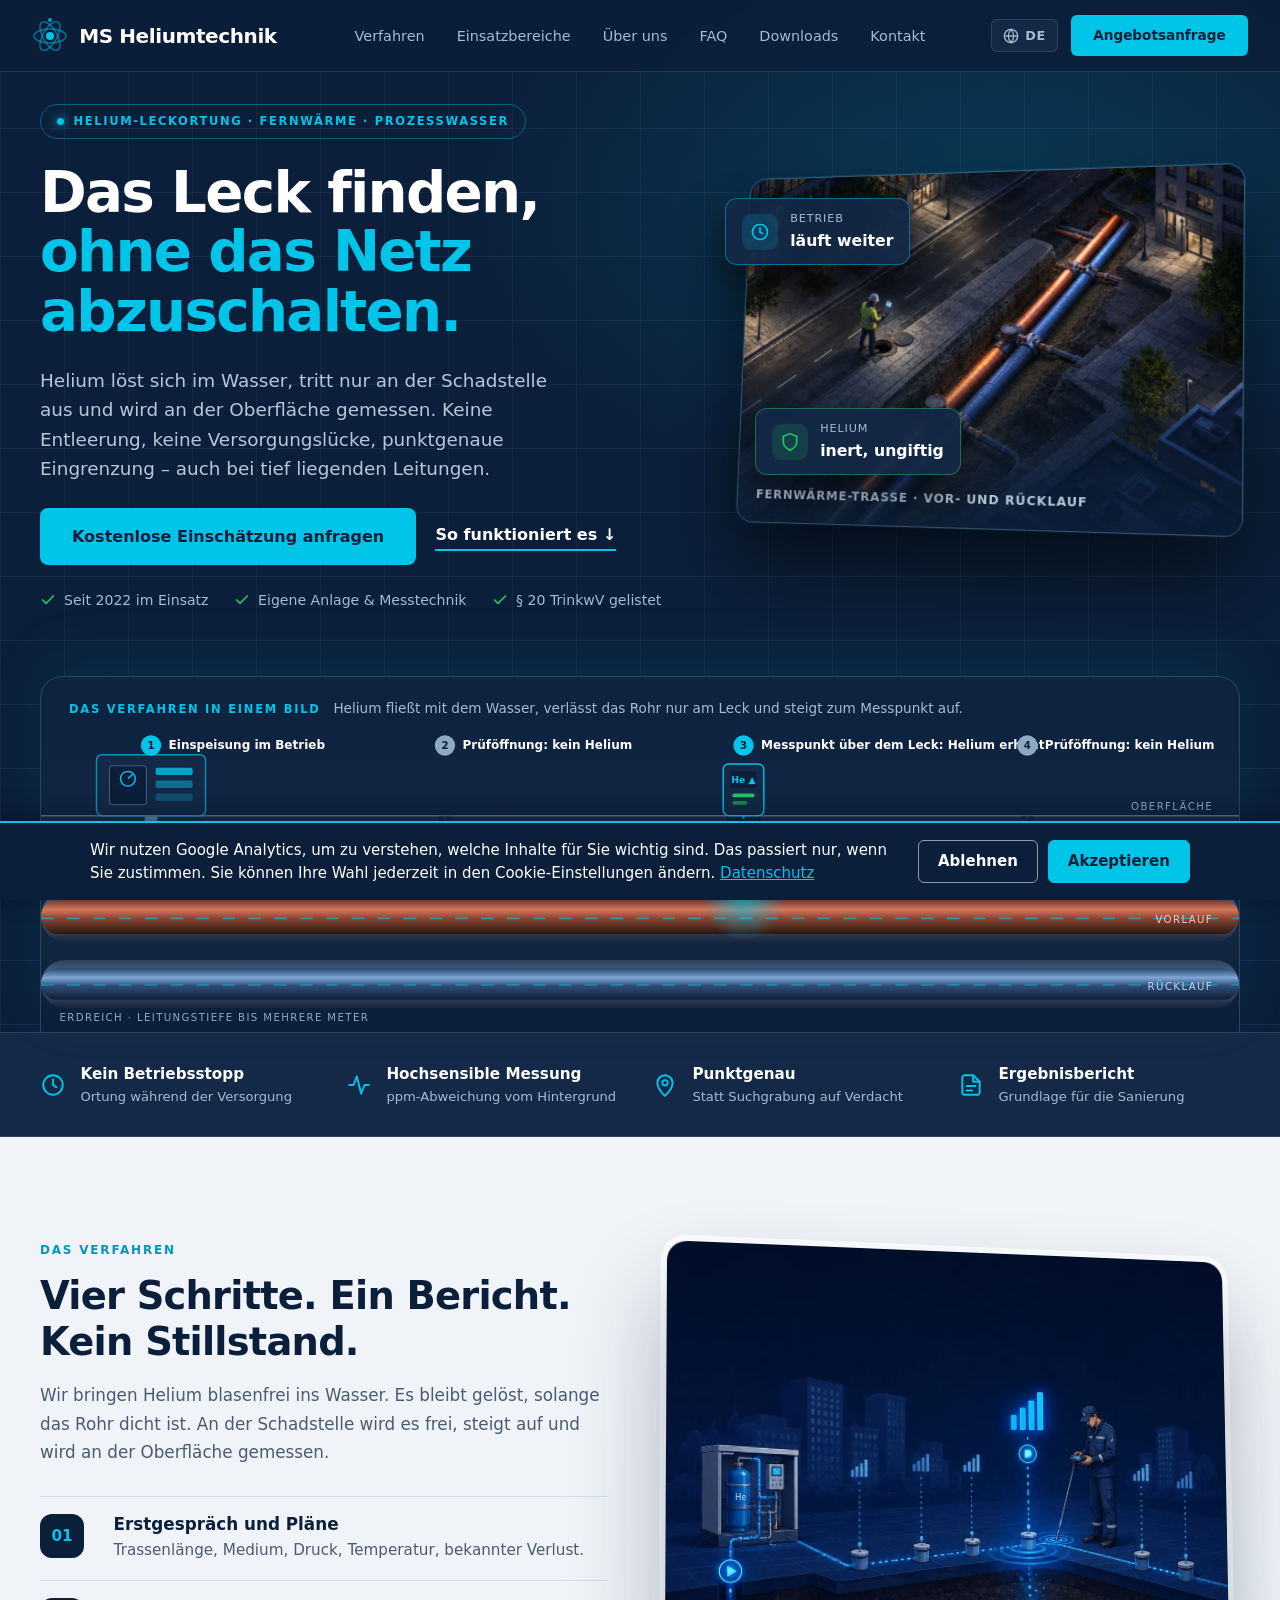
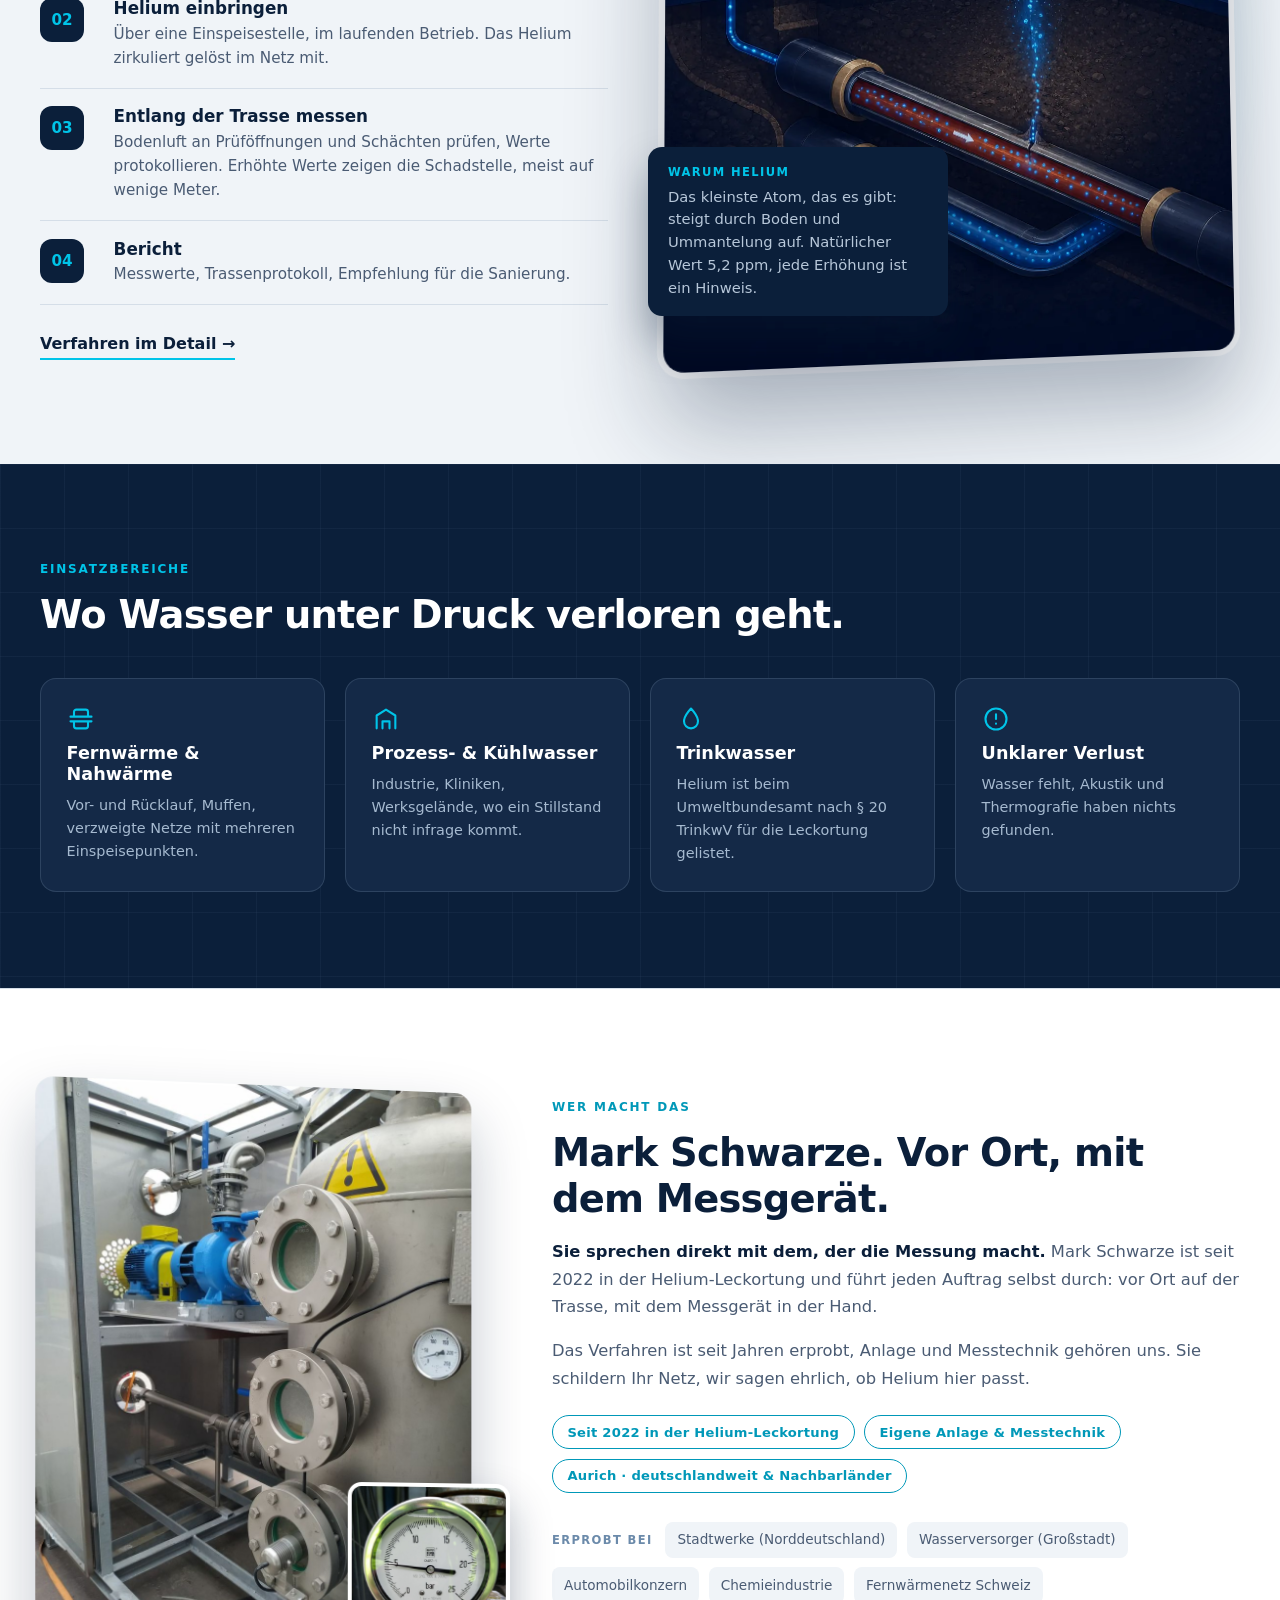
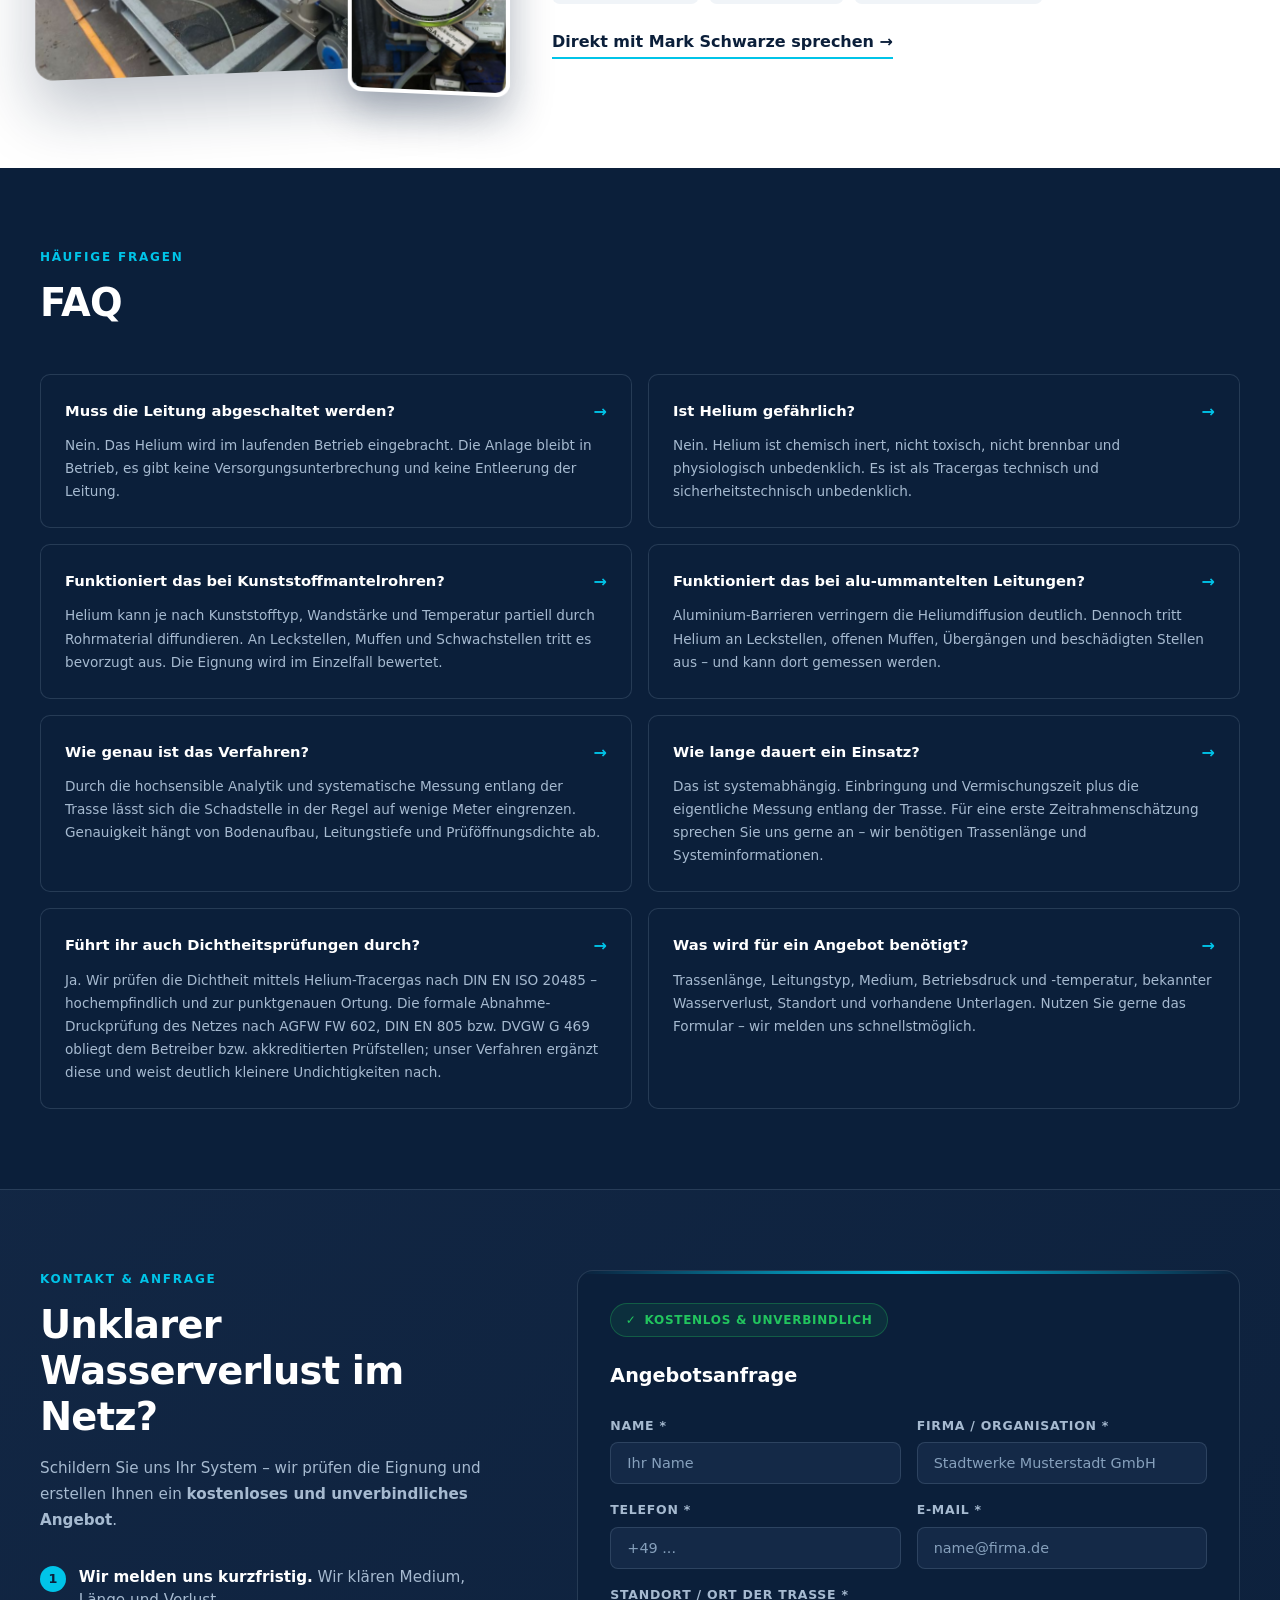
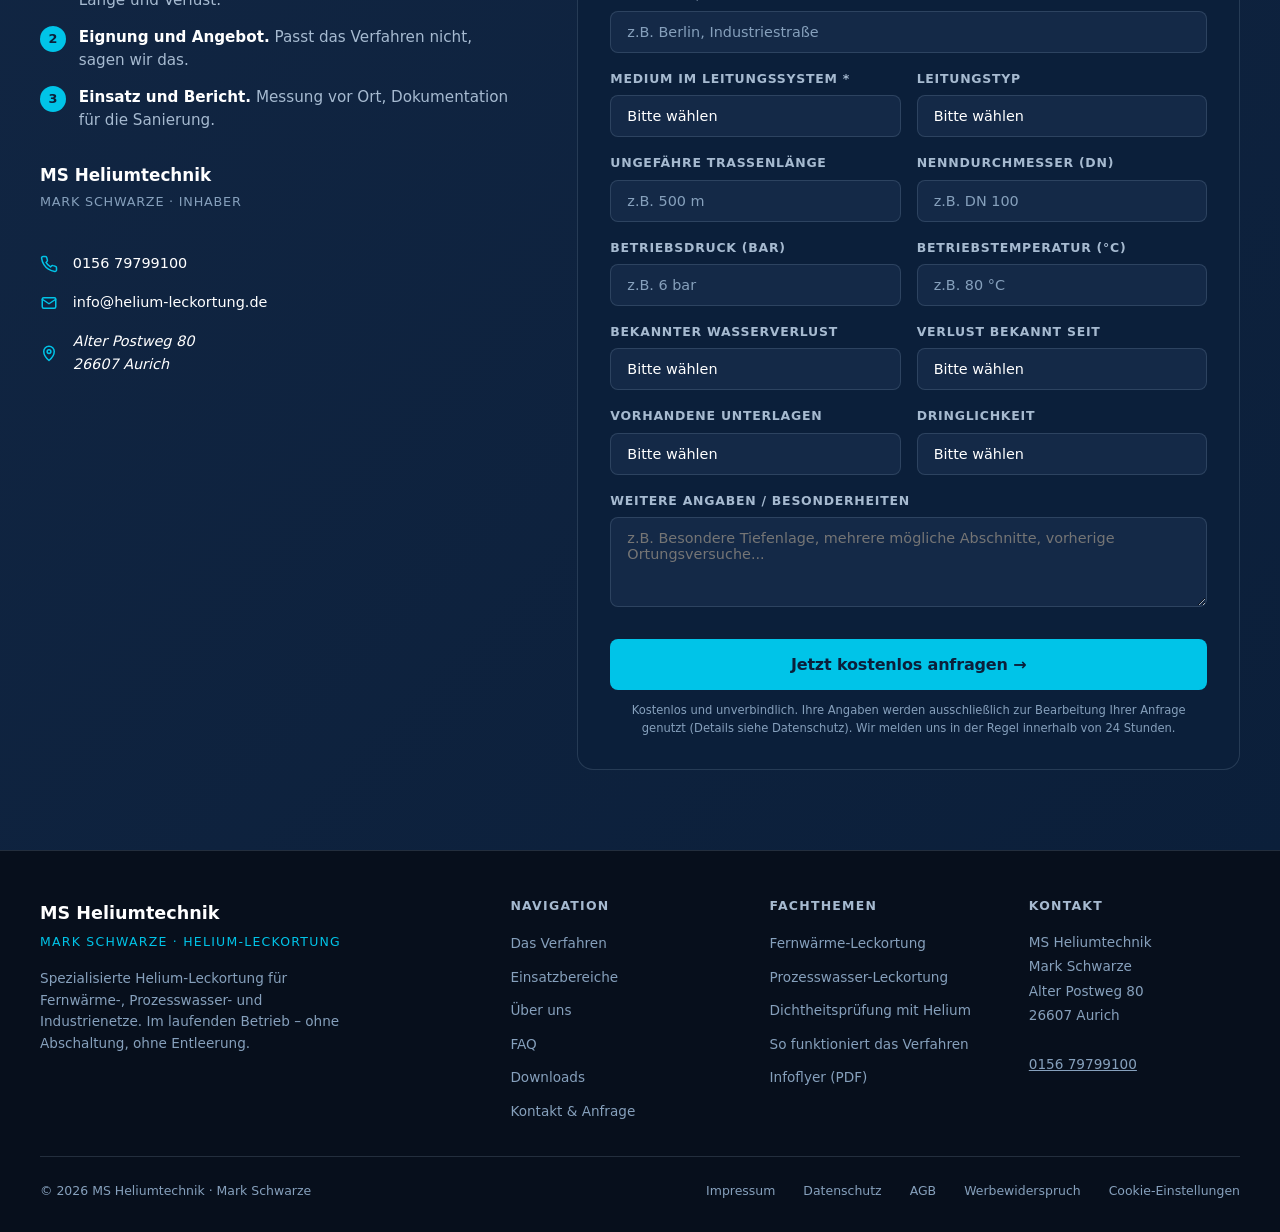
==== commit e0c5ec32: "Navigation: Menüpunkte unter 1024 px ins Hamburger-Menü (Überlappung mit Sprachwahl behoben) Co-Auth" ====
--- a/index.html
+++ b/index.html
@@ -537,7 +537,7 @@
   }
 
   /* RESPONSIVE */
-  @media (max-width: 900px) {
+  @media (max-width: 1024px) {
     .hero-content { grid-template-columns: 1fr; }
     .hero-visual { display: block; padding: 0.55rem; margin-top: 1.5rem; }
     .hero-stats { display: none; }
@@ -580,7 +580,7 @@
   .hamburger.open span:nth-child(1) { transform: translateY(7px) rotate(45deg); }
   .hamburger.open span:nth-child(2) { opacity: 0; }
   .hamburger.open span:nth-child(3) { transform: translateY(-7px) rotate(-45deg); }
-  @media (max-width: 900px) {
+  @media (max-width: 1024px) {
     .hamburger { display: flex; }
     .nav-cta { display: none; }
     nav { padding: 0 1.1rem; padding-top: env(safe-area-inset-top); }
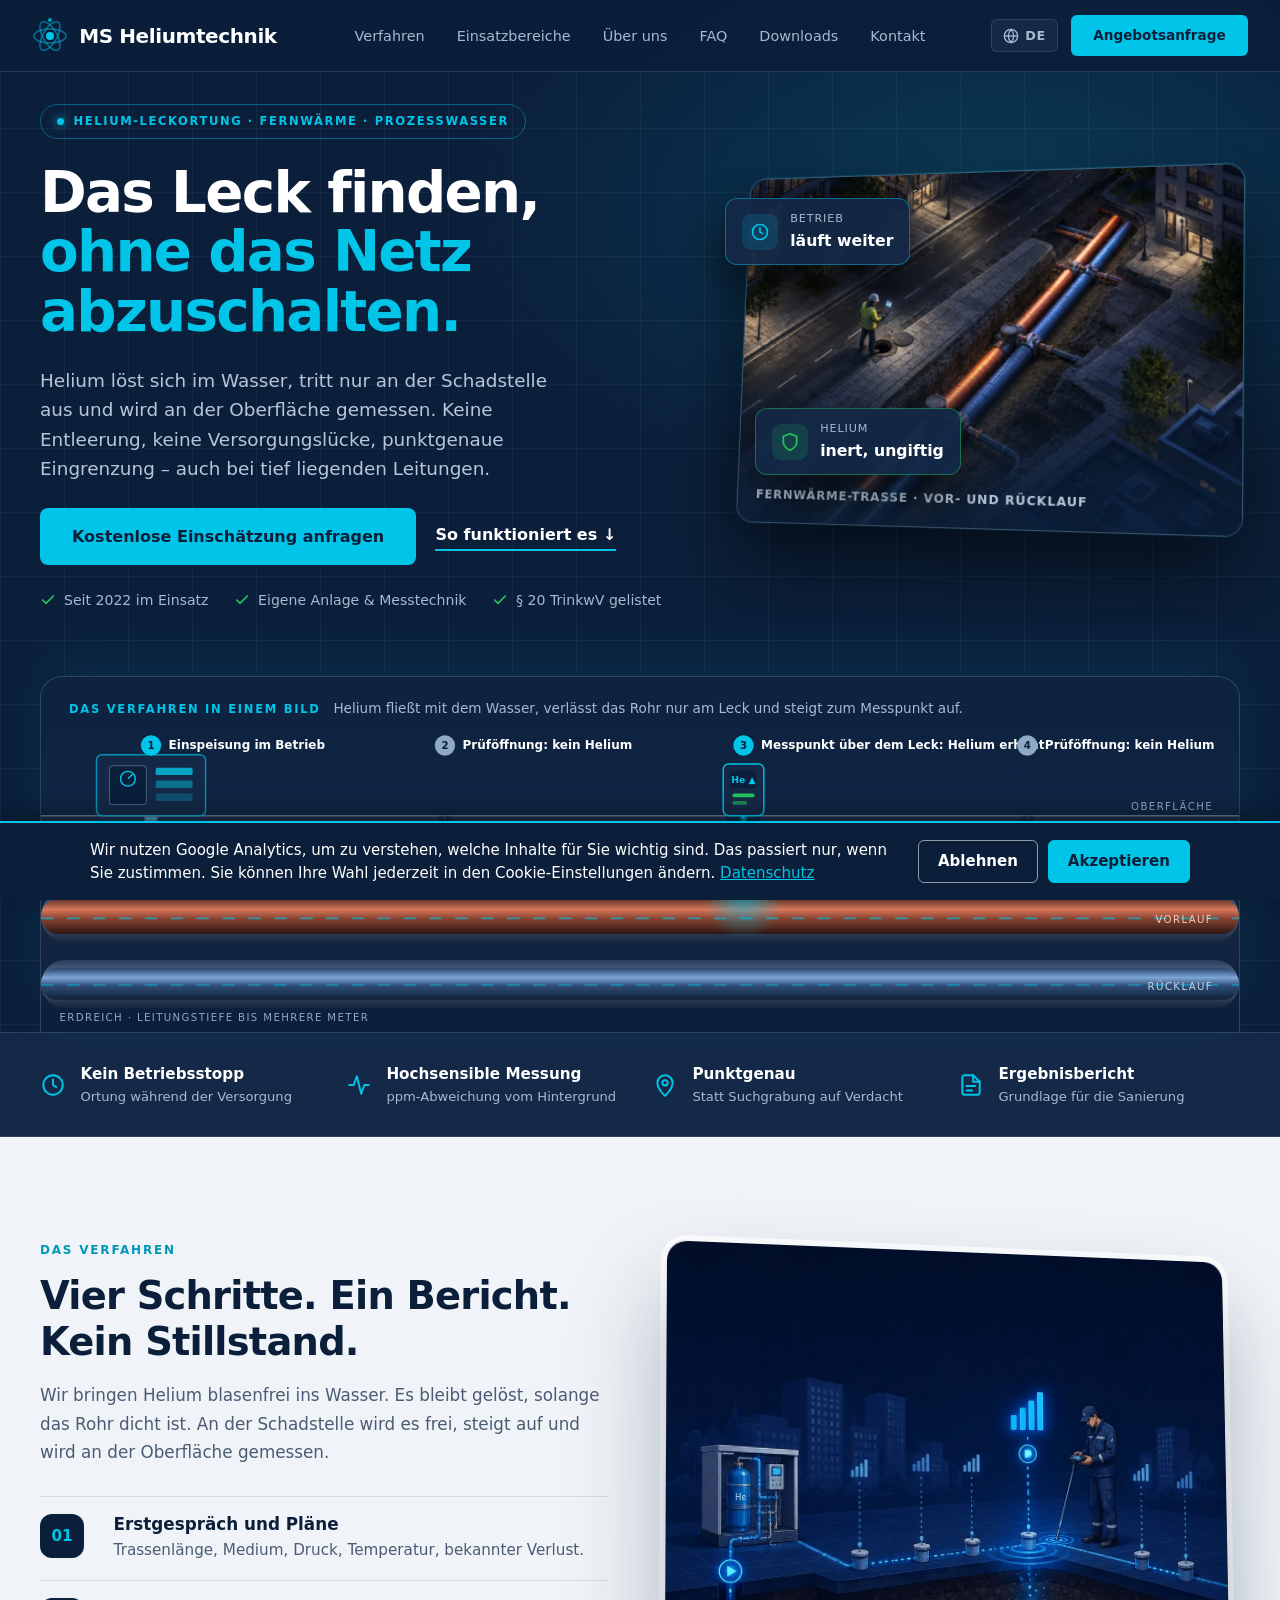
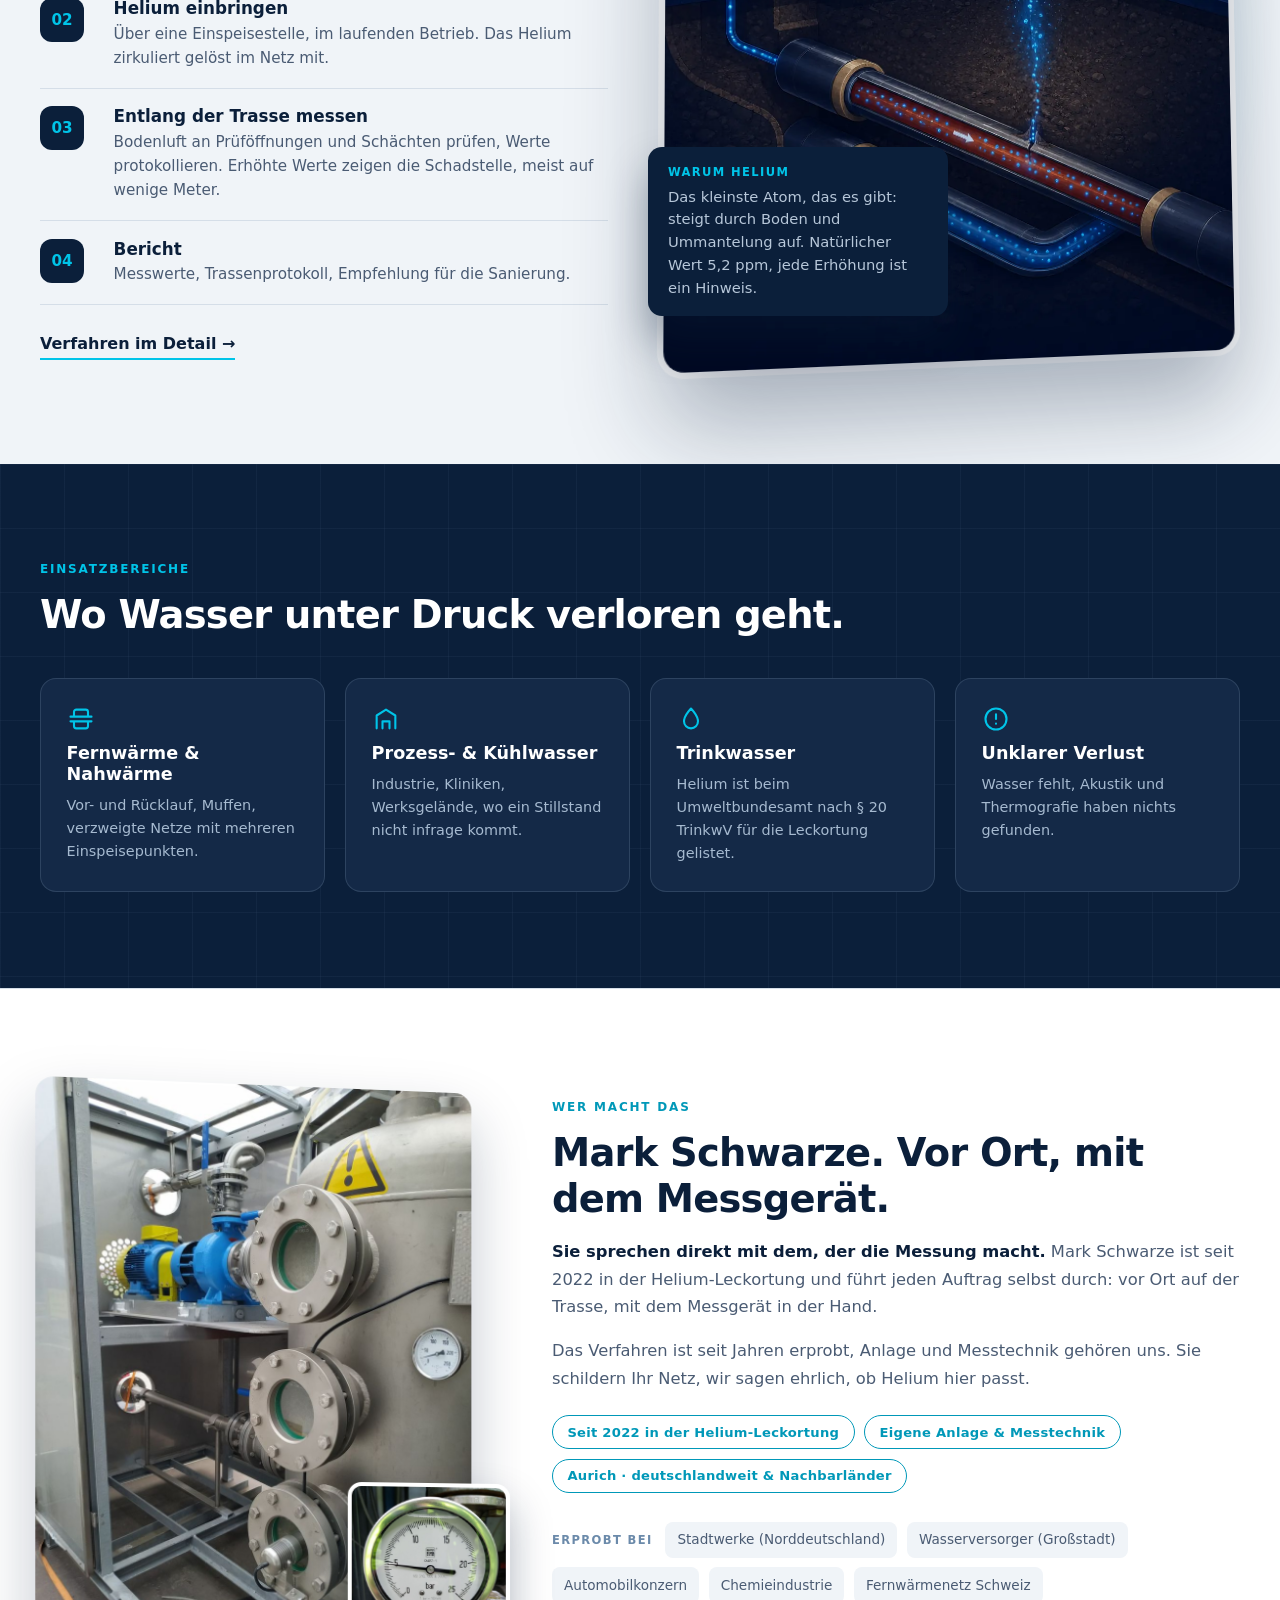
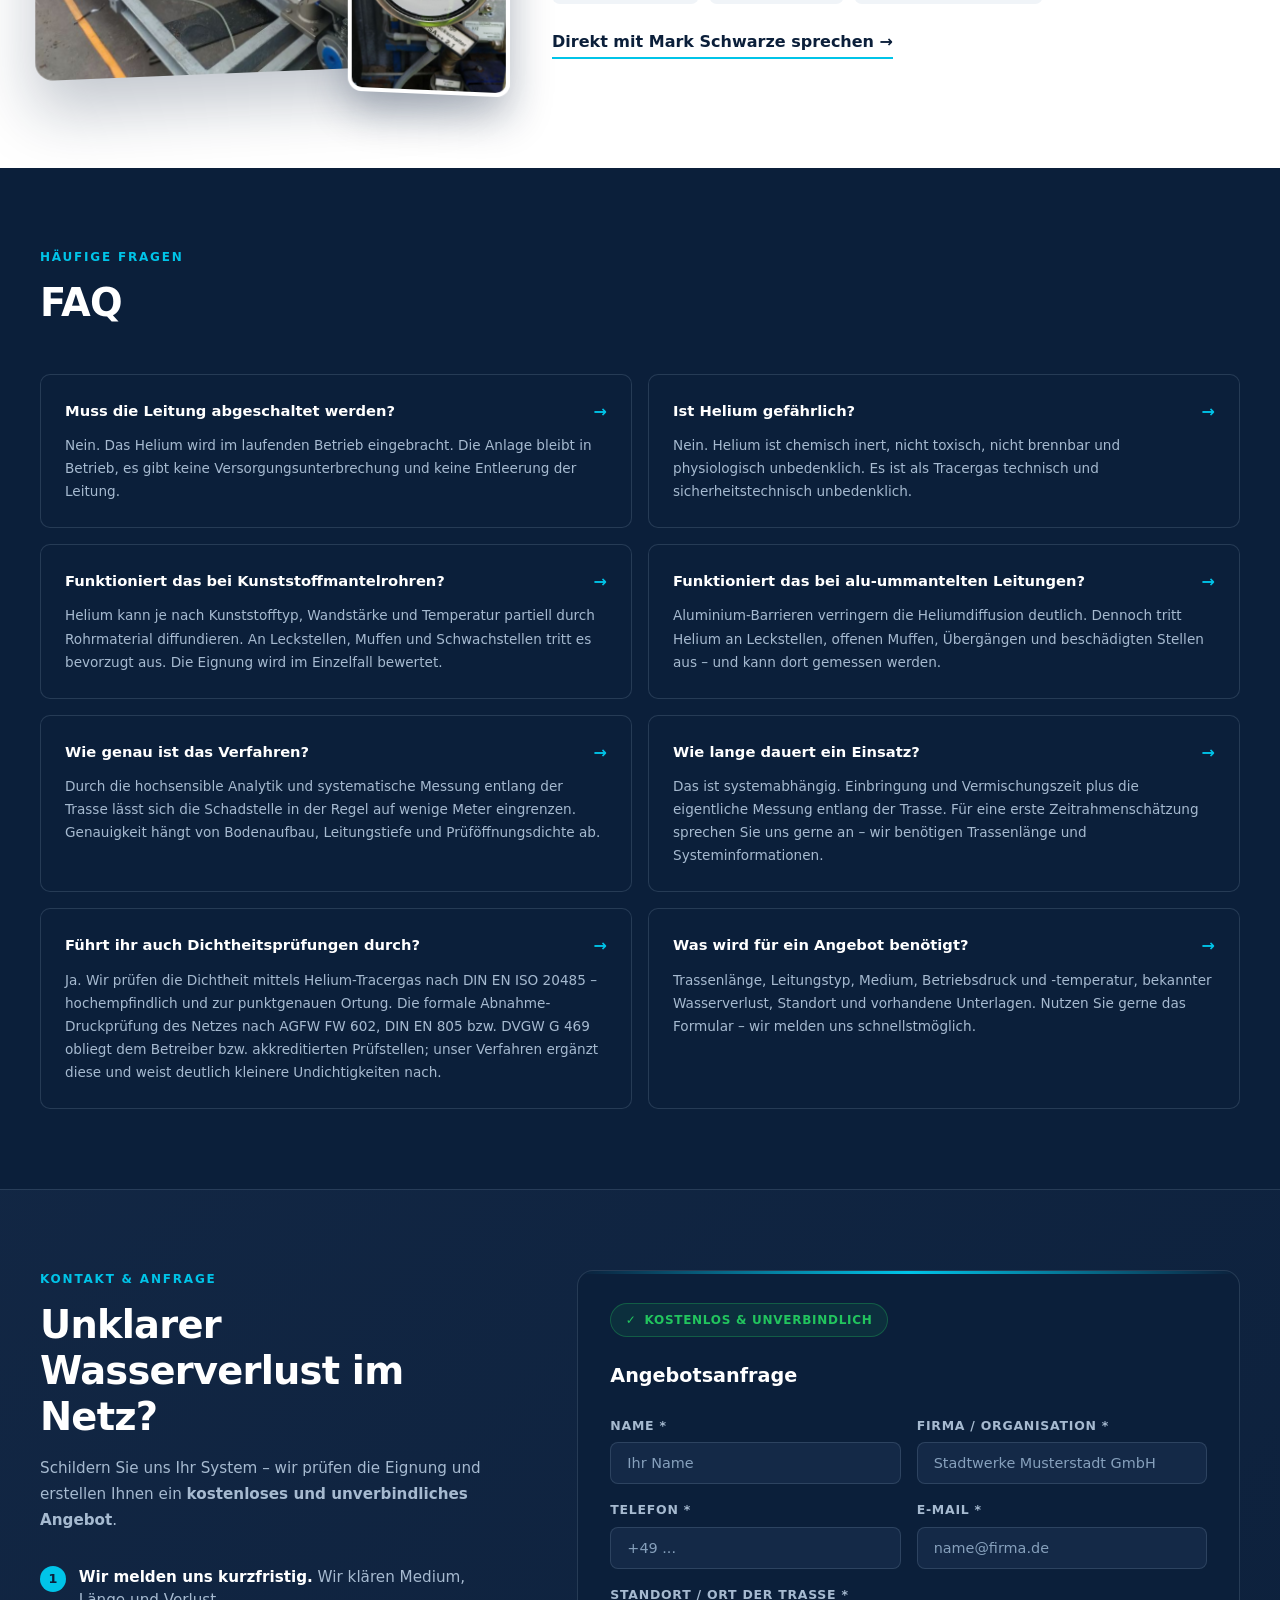
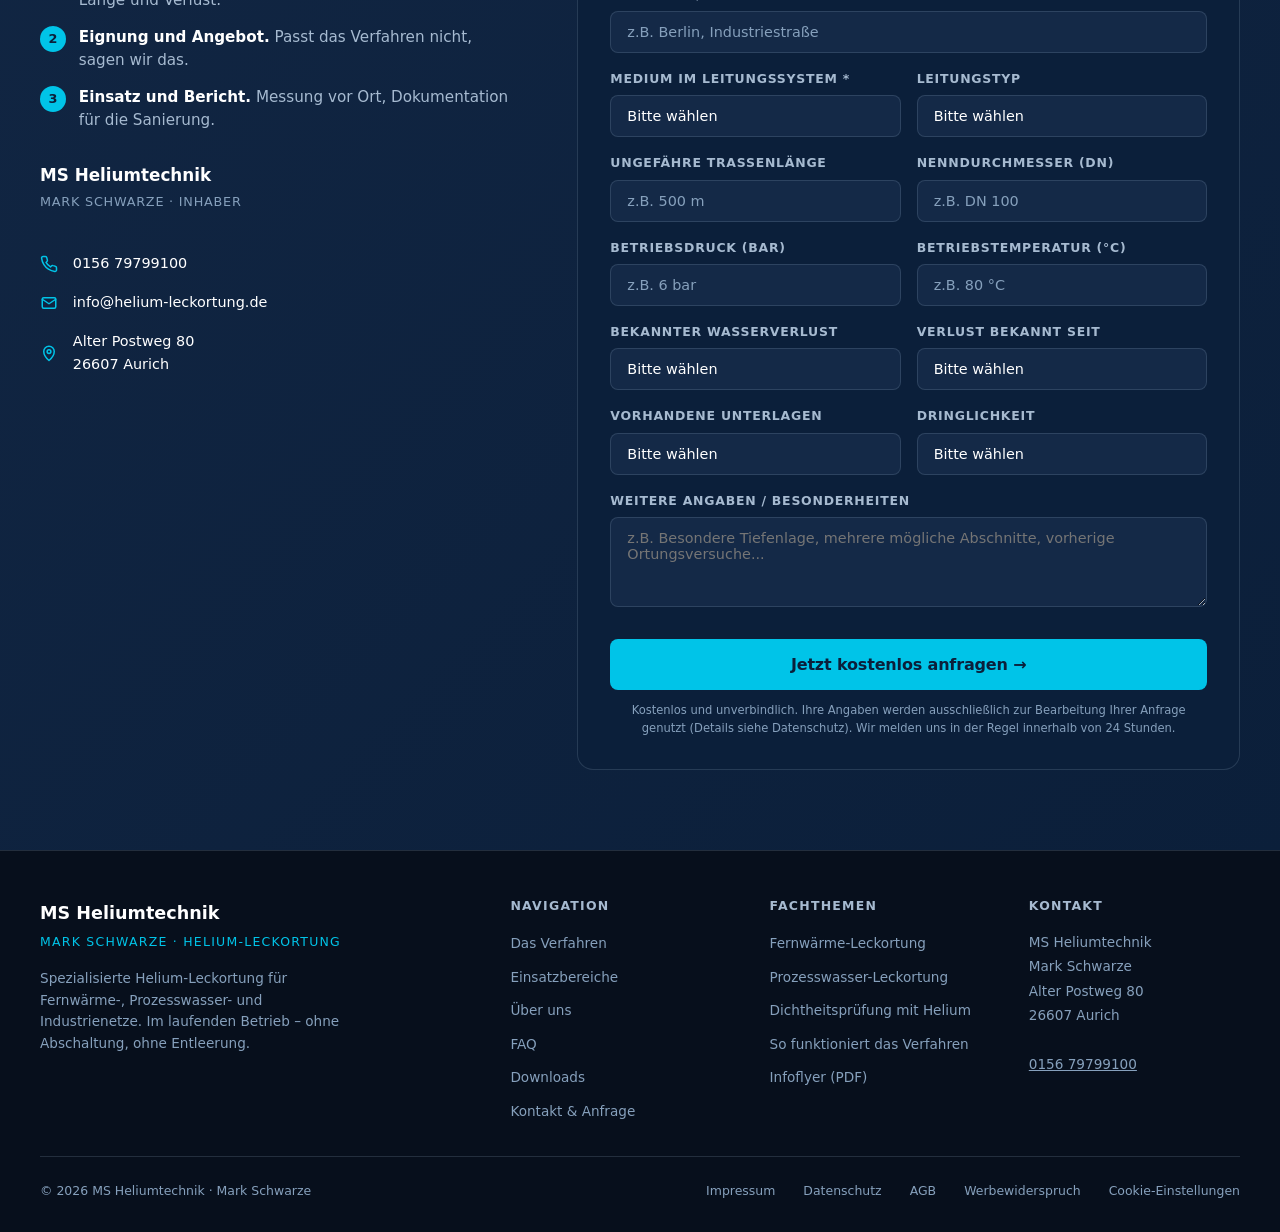
==== commit 457ab2a4: "Kontaktadresse nicht kursiv Co-Authored-By: Claude Fable 5.1 <noreply@anthropic.com>" ====
--- a/index.html
+++ b/index.html
@@ -787,6 +787,7 @@
   .k-step .n { width: 26px; height: 26px; border-radius: 50%; background: var(--helium); color: var(--navy); font-weight: 800; font-size: 0.8rem; display: flex; align-items: center; justify-content: center; flex-shrink: 0; }
   .k-step strong { color: var(--white); }
   .contact-row .icon { display: inline-flex; align-items: center; }
+  .contact-row address { font-style: normal; }
   @media (max-width: 1360px) { .nav-phone { display: none; } }
   @media (max-width: 1100px) { .einsatz-grid { grid-template-columns: repeat(2, minmax(0, 1fr)); } .person-grid { grid-template-columns: 360px minmax(0, 1fr); gap: 3rem; } .nav-links { gap: 1.4rem; } }
   @media (max-width: 900px) {
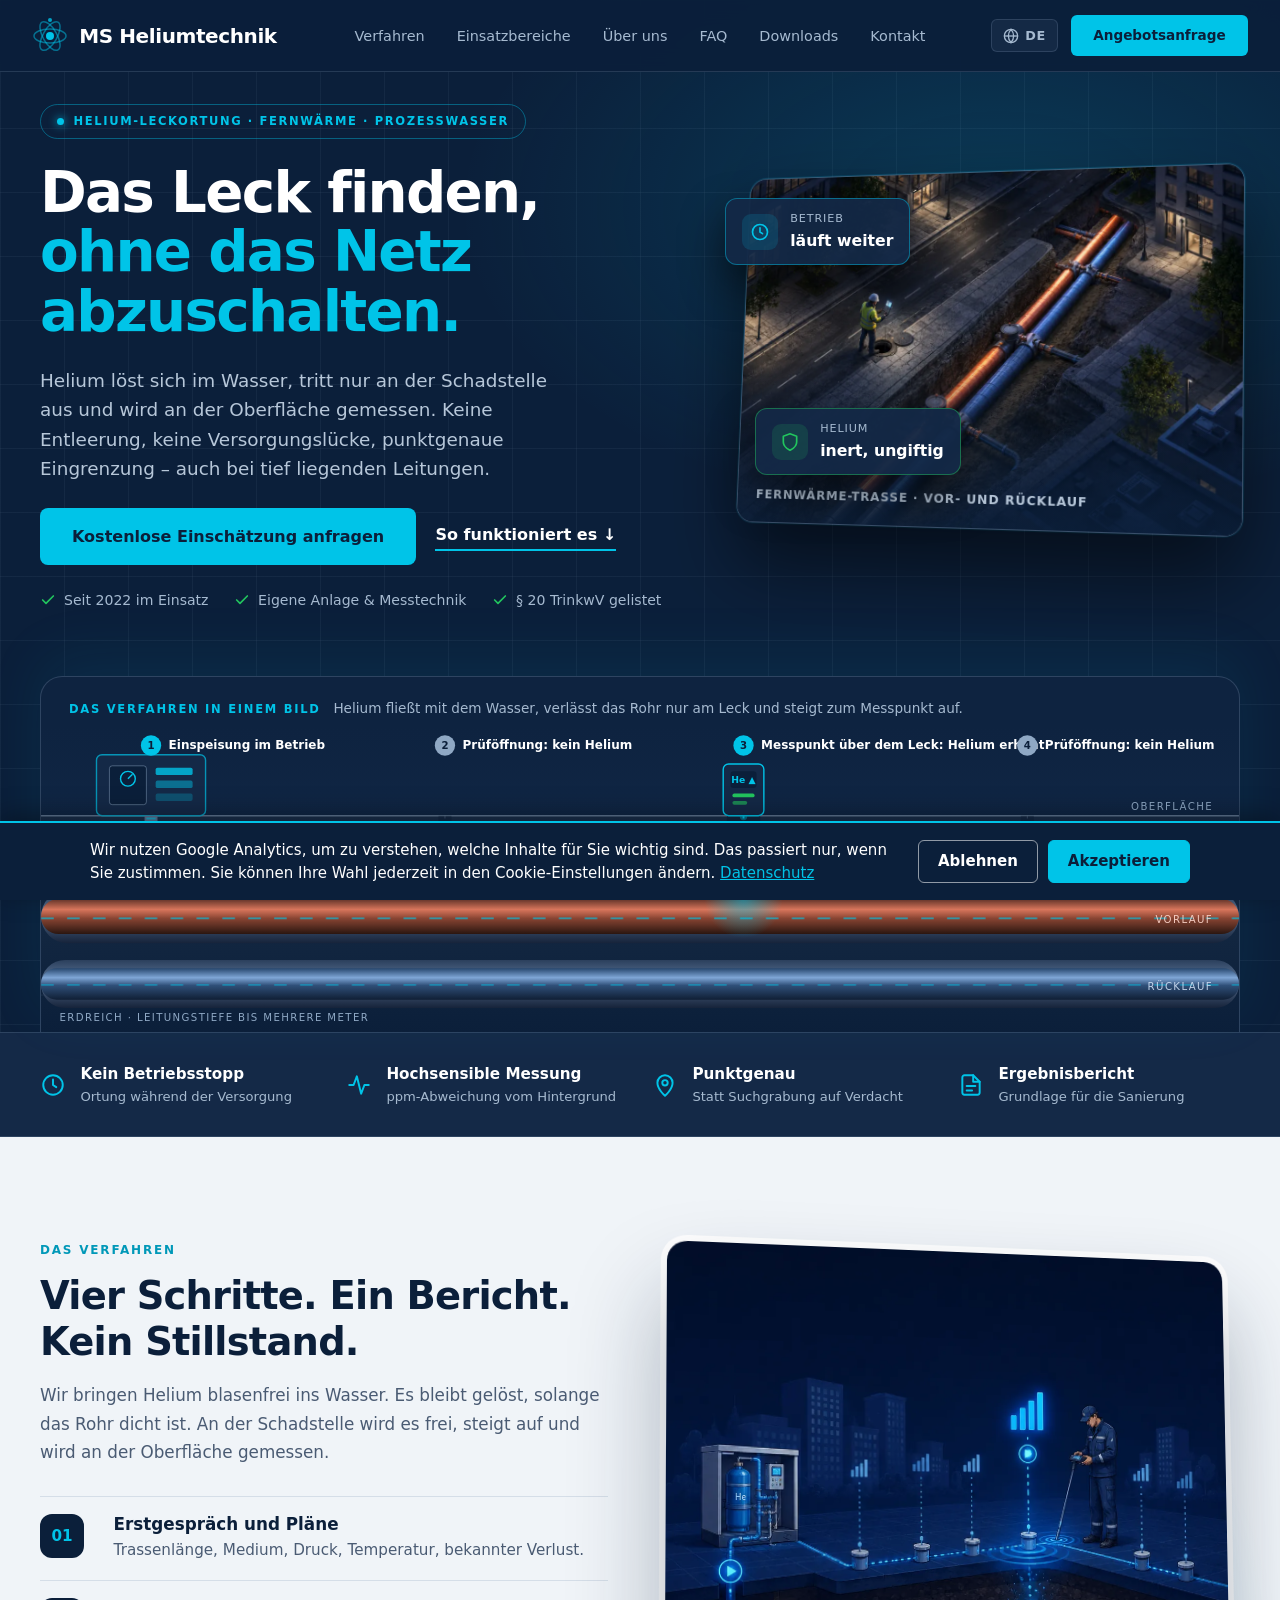
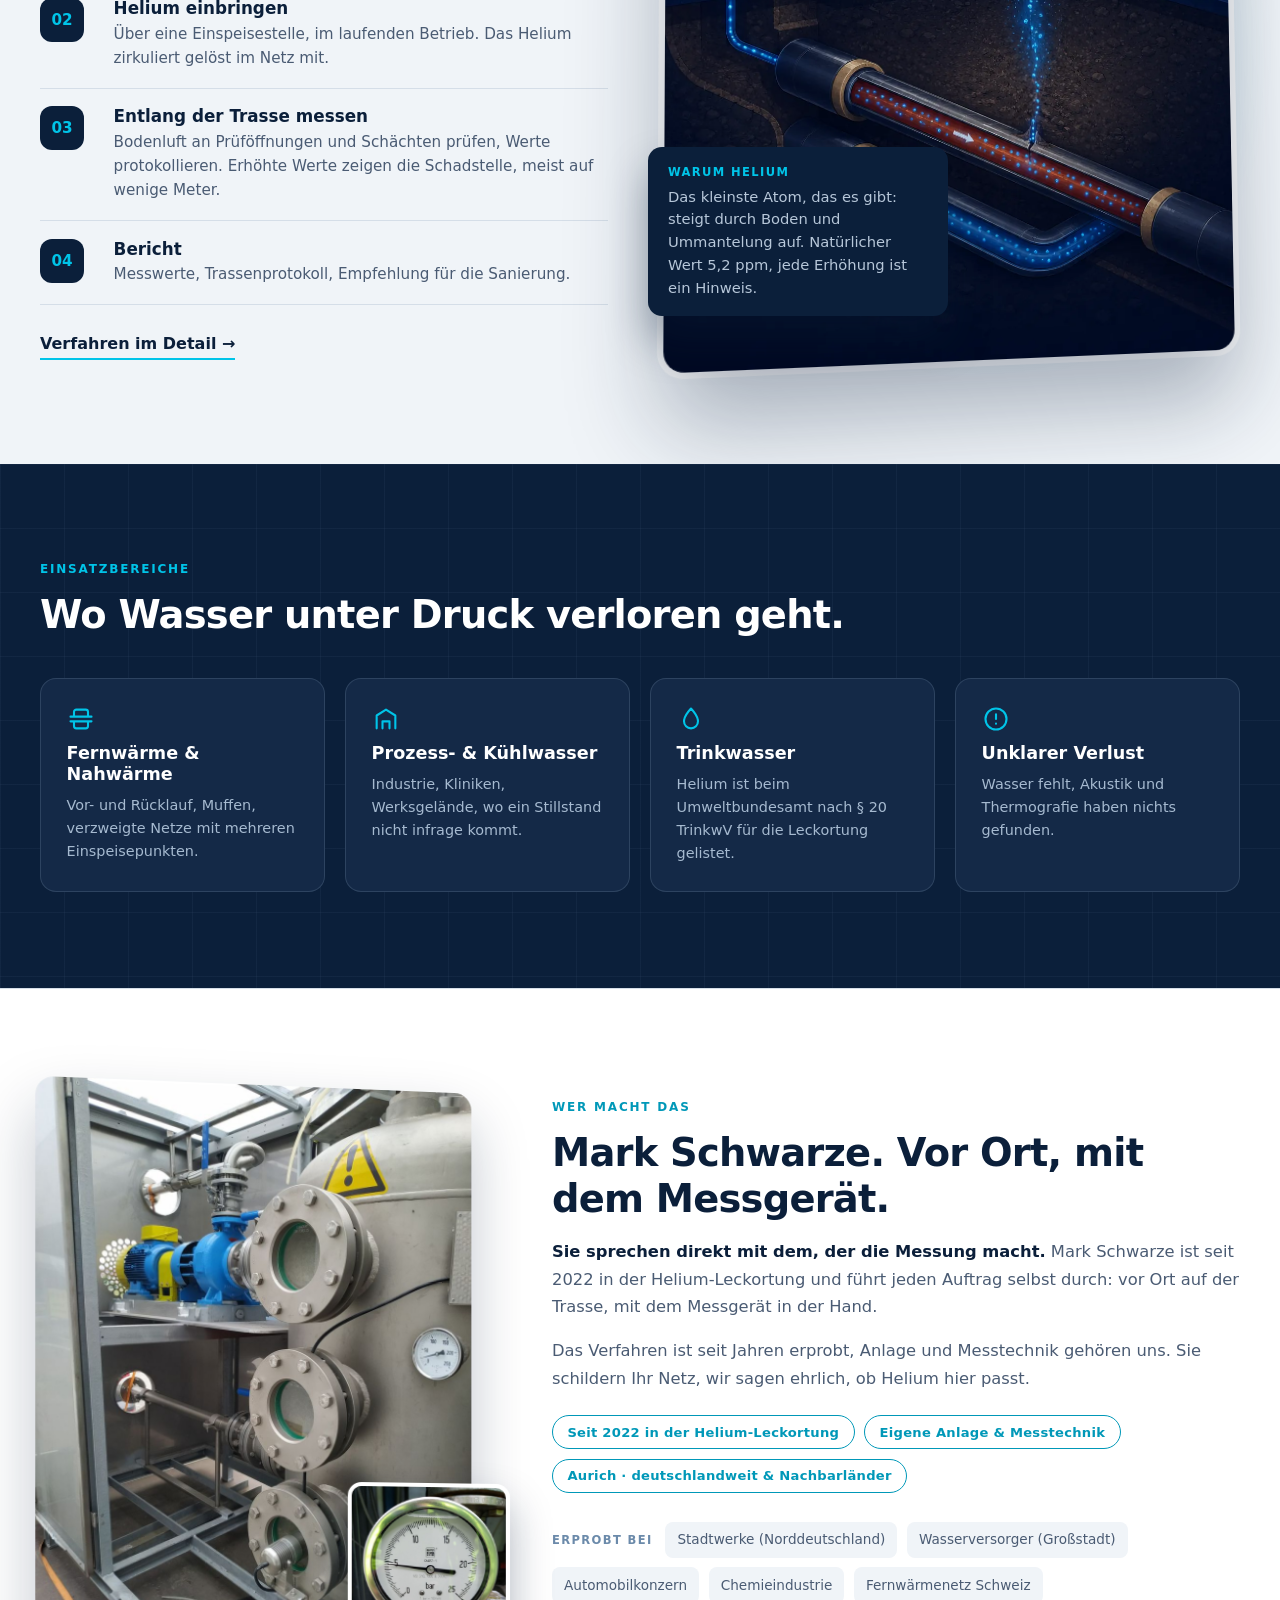
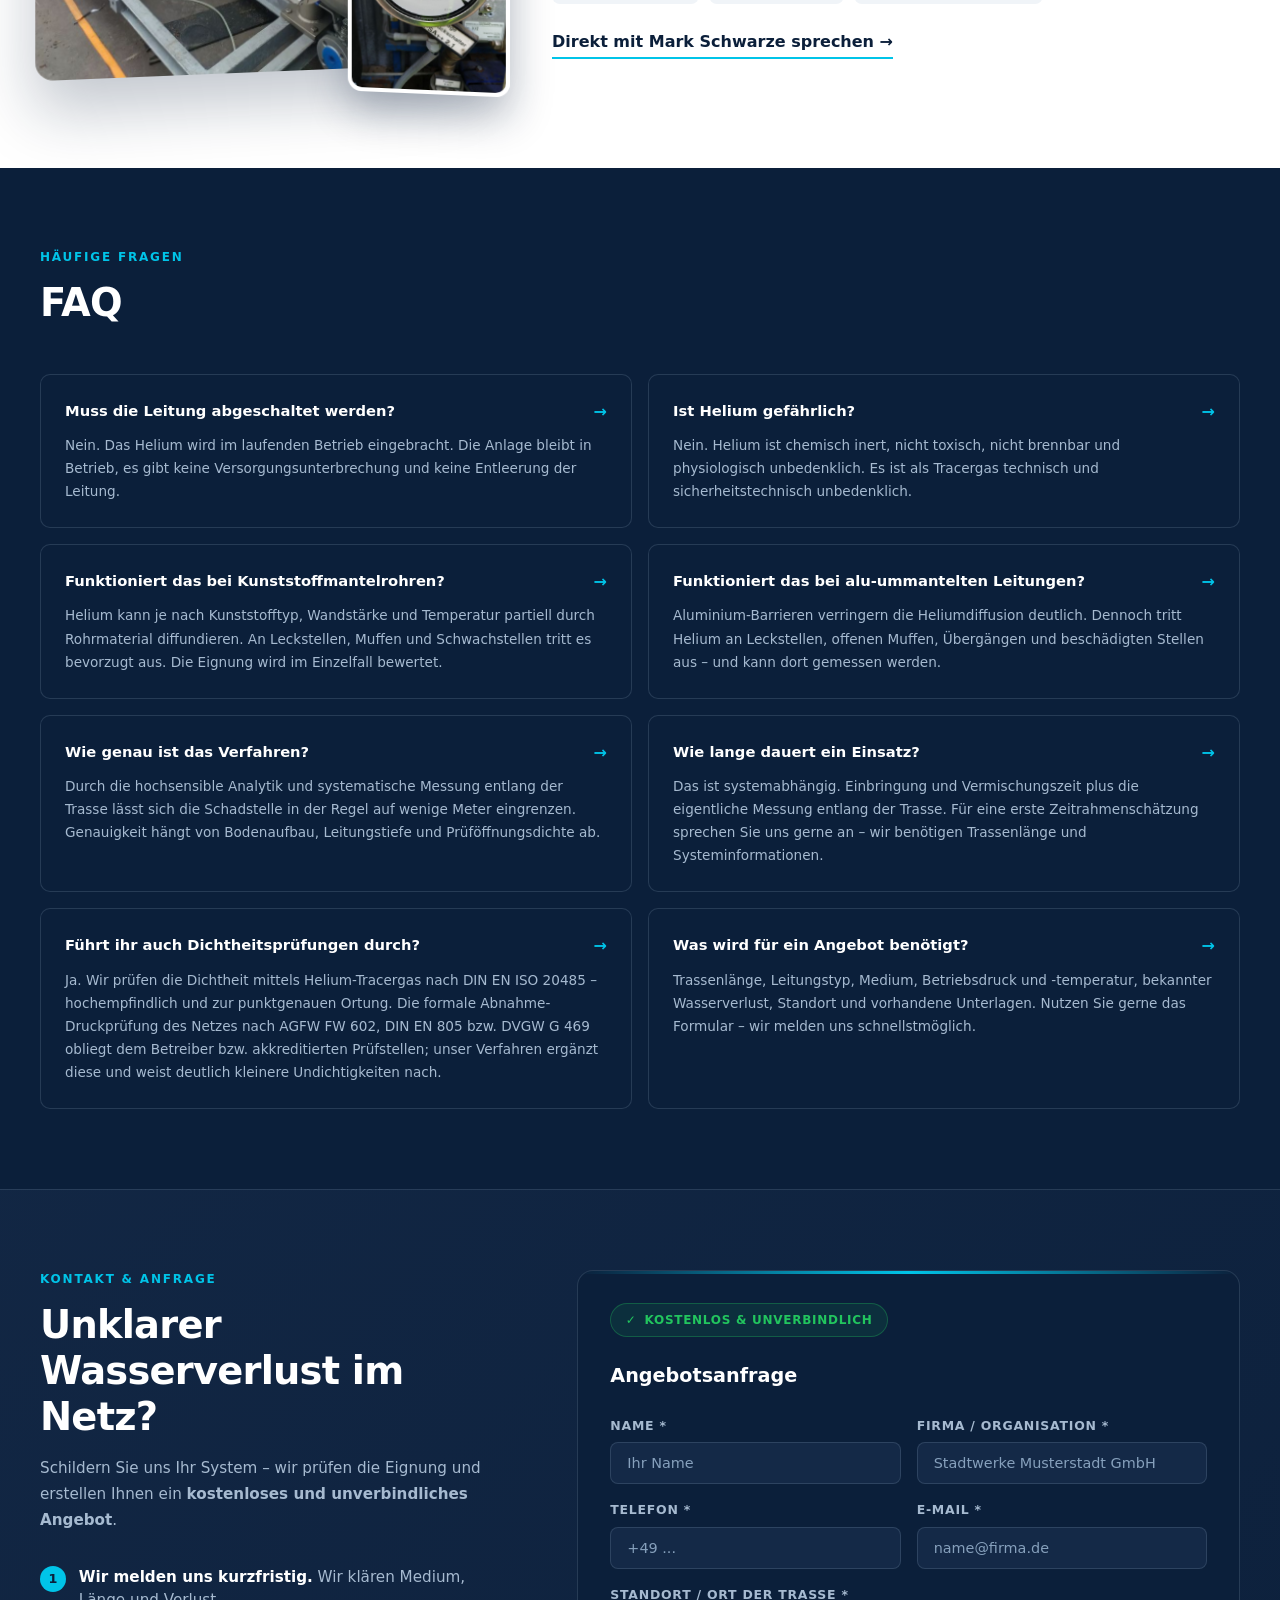
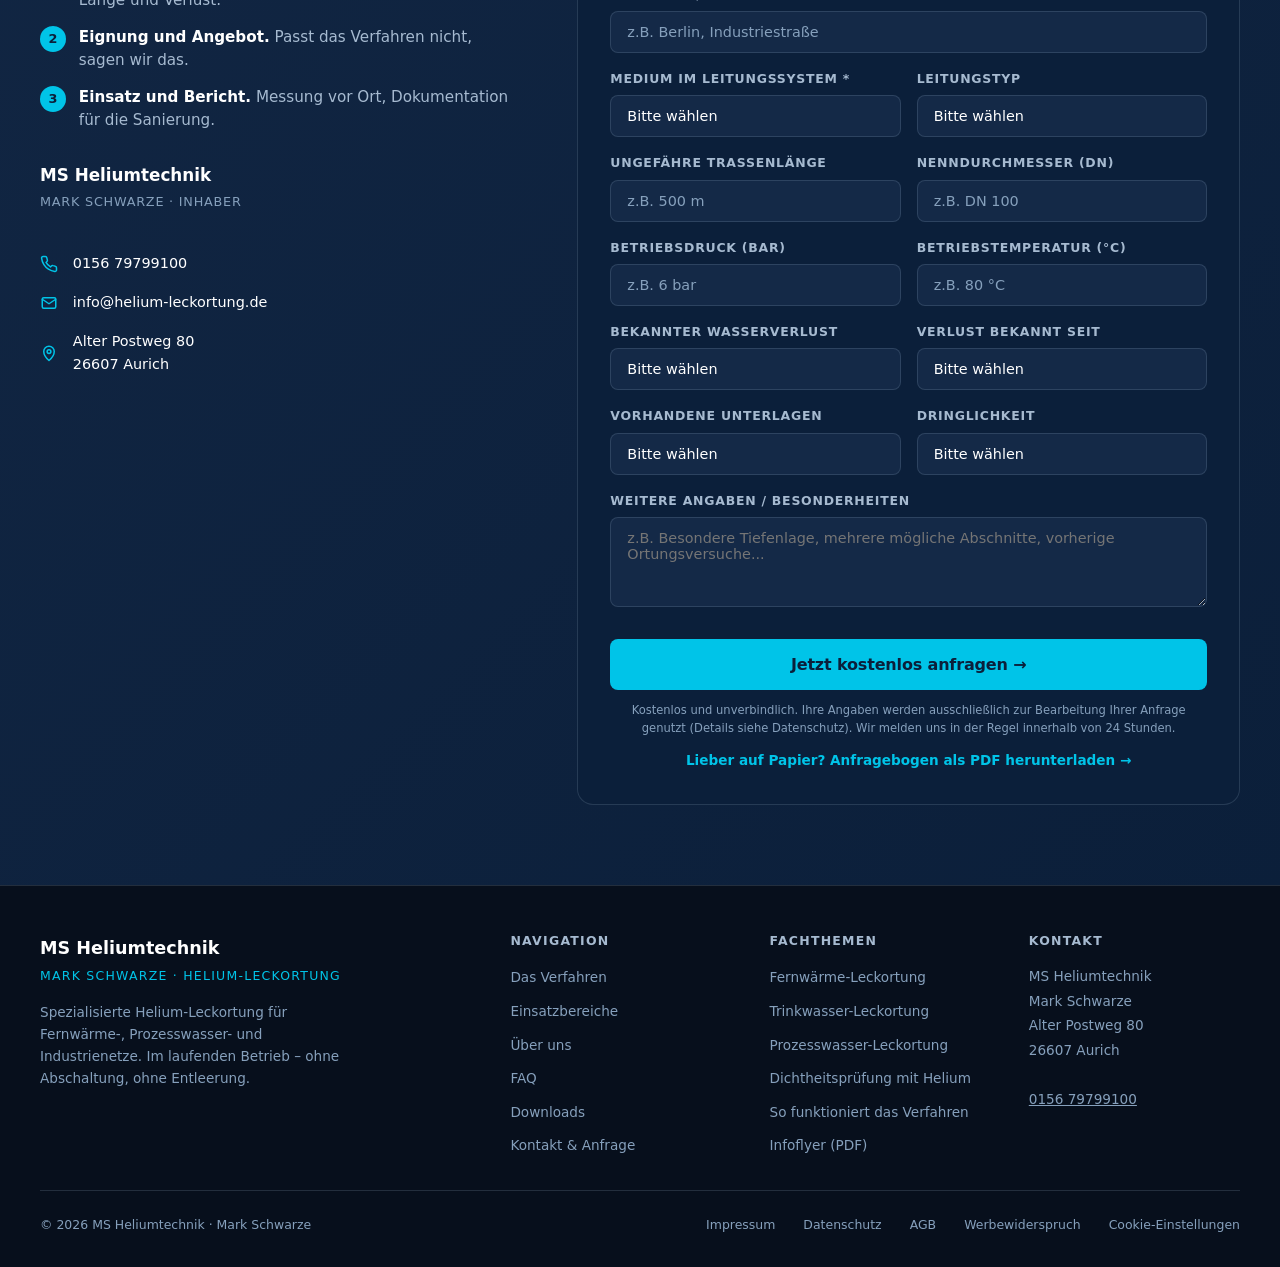
==== commit 7610ee9d: "Fachseiten im neuen Design, Trinkwasser-Fachseite, Kosten-Abschnitte, Anfragebogen-Link - unterseite" ====
--- a/index.html
+++ b/index.html
@@ -782,6 +782,9 @@
   .person-cta { color: var(--navy); border-bottom-color: var(--helium); }
   .person-cta:hover { color: var(--helium-dark); }
   .faq-section { background: var(--navy); }
+  .form-pdf { text-align: center; margin-top: 0.8rem; font-size: 0.85rem; }
+  .form-pdf a { color: var(--helium); text-decoration: none; font-weight: 600; }
+  .form-pdf a:hover { color: var(--white); }
   .k-steps { display: flex; flex-direction: column; gap: 0.8rem; margin: 1.4rem 0 1.8rem; }
   .k-step { display: flex; gap: 0.8rem; align-items: flex-start; color: var(--steel); font-size: 0.95rem; line-height: 1.55; }
   .k-step .n { width: 26px; height: 26px; border-radius: 50%; background: var(--helium); color: var(--navy); font-weight: 800; font-size: 0.8rem; display: flex; align-items: center; justify-content: center; flex-shrink: 0; }
@@ -1273,6 +1276,7 @@
           </div>
           <button type="submit" class="form-submit" data-i18n="f_submit">Jetzt kostenlos anfragen →</button>
           <p class="form-legal" data-i18n="f_legal">Kostenlos und unverbindlich. Ihre Angaben werden ausschließlich zur Bearbeitung Ihrer Anfrage genutzt (Details siehe Datenschutz). Wir melden uns in der Regel innerhalb von 24 Stunden.</p>
+          <p class="form-pdf"><a href="/download.html" data-i18n="n_f_pdf">Lieber auf Papier? Anfragebogen als PDF herunterladen →</a></p>
         </form>
         <div id="form-success">
           <div class="check"><svg width="48" height="48" viewBox="0 0 24 24" fill="none" stroke="#22C55E" stroke-width="2" stroke-linecap="round" stroke-linejoin="round"><circle cx="12" cy="12" r="10"></circle><path d="m8 12 3 3 5-6"></path></svg></div>
@@ -1373,6 +1377,7 @@
         <h4>Fachthemen</h4>
         <ul>
           <li><a href="/fernwaerme-leckortung.html">Fernwärme-Leckortung</a></li>
+          <li><a href="/trinkwasser-leckortung.html">Trinkwasser-Leckortung</a></li>
           <li><a href="/prozesswasser-leckortung.html">Prozesswasser-Leckortung</a></li>
           <li><a href="/dichtheitspruefung-helium.html">Dichtheitsprüfung mit Helium</a></li>
           <li><a href="/helium-leckortung-verfahren.html">So funktioniert das Verfahren</a></li>
@@ -1446,6 +1451,7 @@
 
   var I18N = {
     en: {
+      n_f_pdf: "Prefer paper? Download the enquiry form as PDF →",
       n_nav_einsatz: "Applications",
       n_nav_person: "About us",
       n_nav_downloads: "Downloads",
@@ -1593,6 +1599,7 @@
       leak_running: "LOCATING …", leak_found: "LEAK LOCATED", f_sending: "Sending …", f_error: "Sending failed. Please email us directly at info@helium-leckortung.de."
     },
     fr: {
+      n_f_pdf: "Vous préférez le papier ? Télécharger le formulaire en PDF →",
       n_nav_einsatz: "Applications",
       n_nav_person: "À propos",
       n_nav_downloads: "Téléchargements",
@@ -1740,6 +1747,7 @@
       leak_running: "LOCALISATION …", leak_found: "FUITE LOCALISÉE", f_sending: "Envoi …", f_error: "L'envoi a échoué. Merci de nous écrire directement à info@helium-leckortung.de."
     },
     nl: {
+      n_f_pdf: "Liever op papier? Aanvraagformulier als PDF downloaden →",
       n_nav_einsatz: "Toepassingen",
       n_nav_person: "Over ons",
       n_nav_downloads: "Downloads",
@@ -1887,6 +1895,7 @@
       leak_running: "LOKALISEREN …", leak_found: "LEK GELOKALISEERD", f_sending: "Verzenden …", f_error: "Verzenden is mislukt. Mail ons rechtstreeks op info@helium-leckortung.de."
     },
     it: {
+      n_f_pdf: "Preferite la carta? Scaricate il modulo in PDF →",
       n_nav_einsatz: "Applicazioni",
       n_nav_person: "Chi siamo",
       n_nav_downloads: "Download",
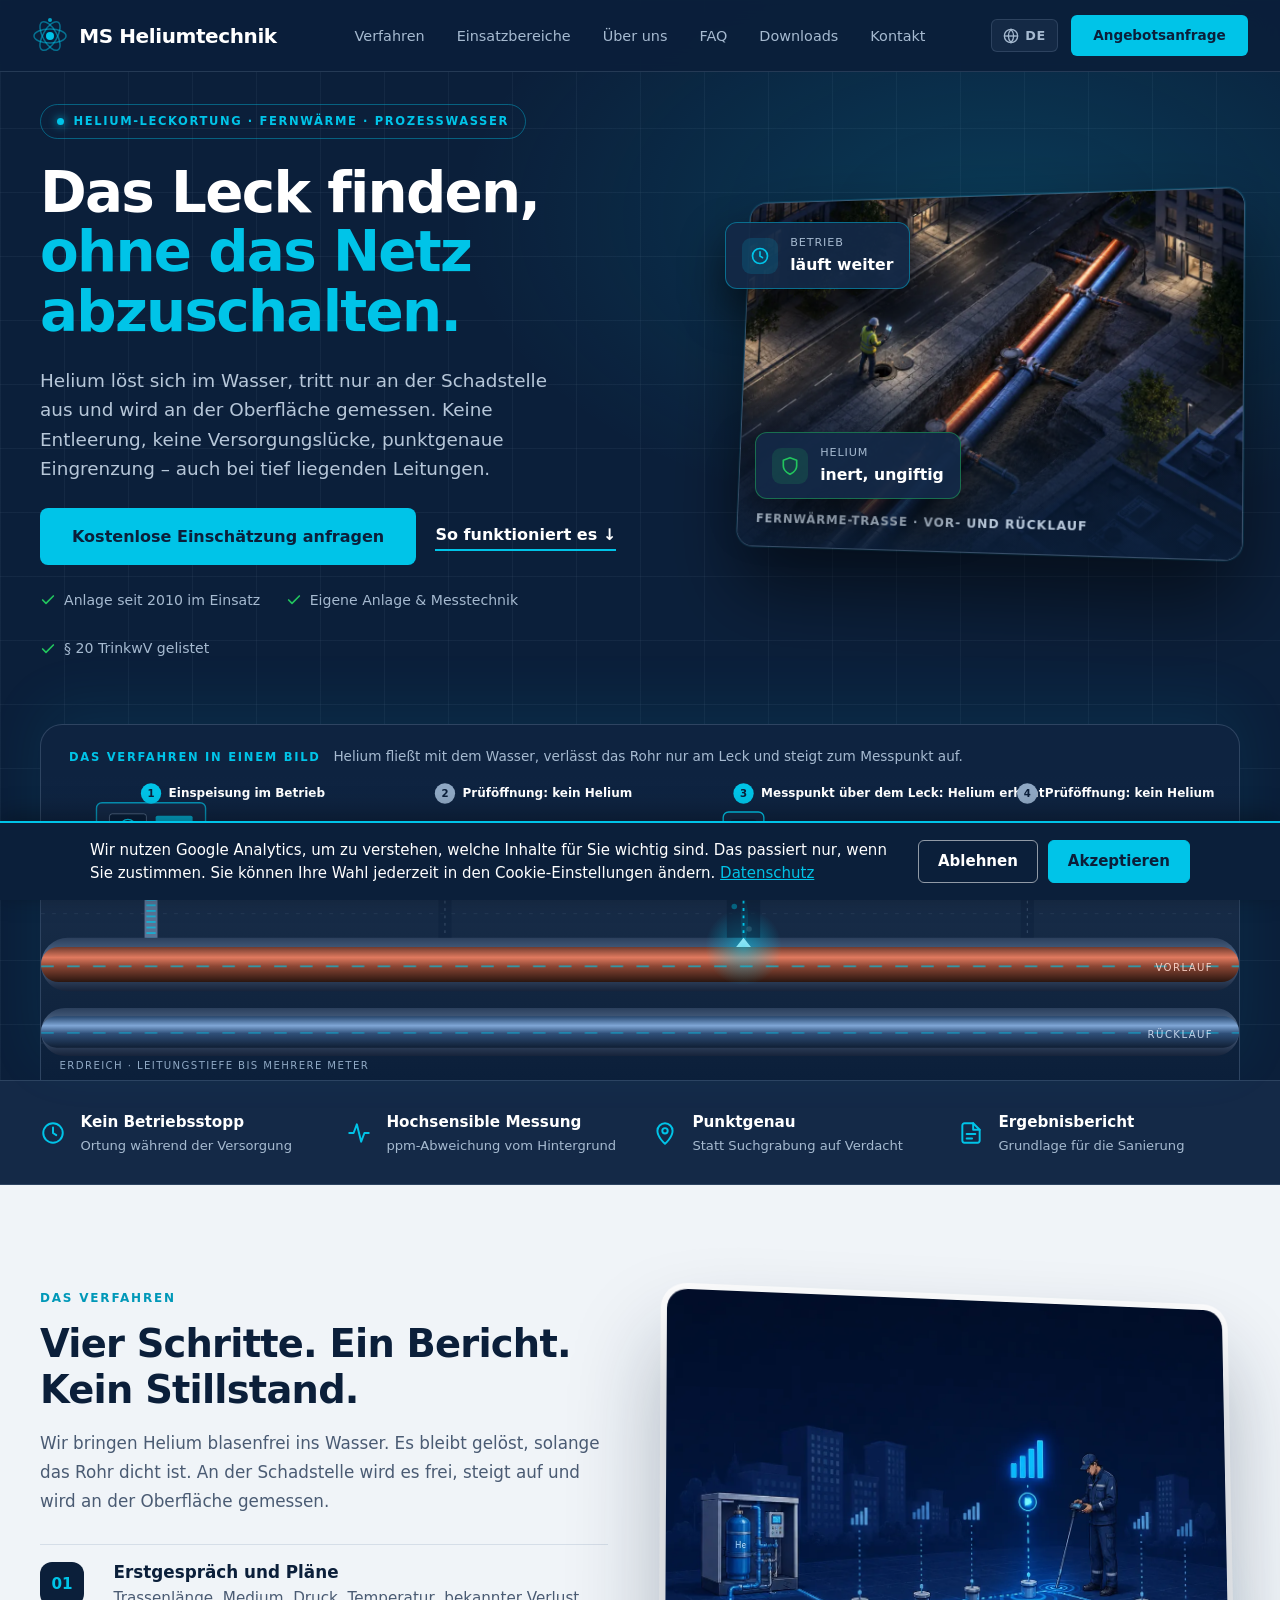
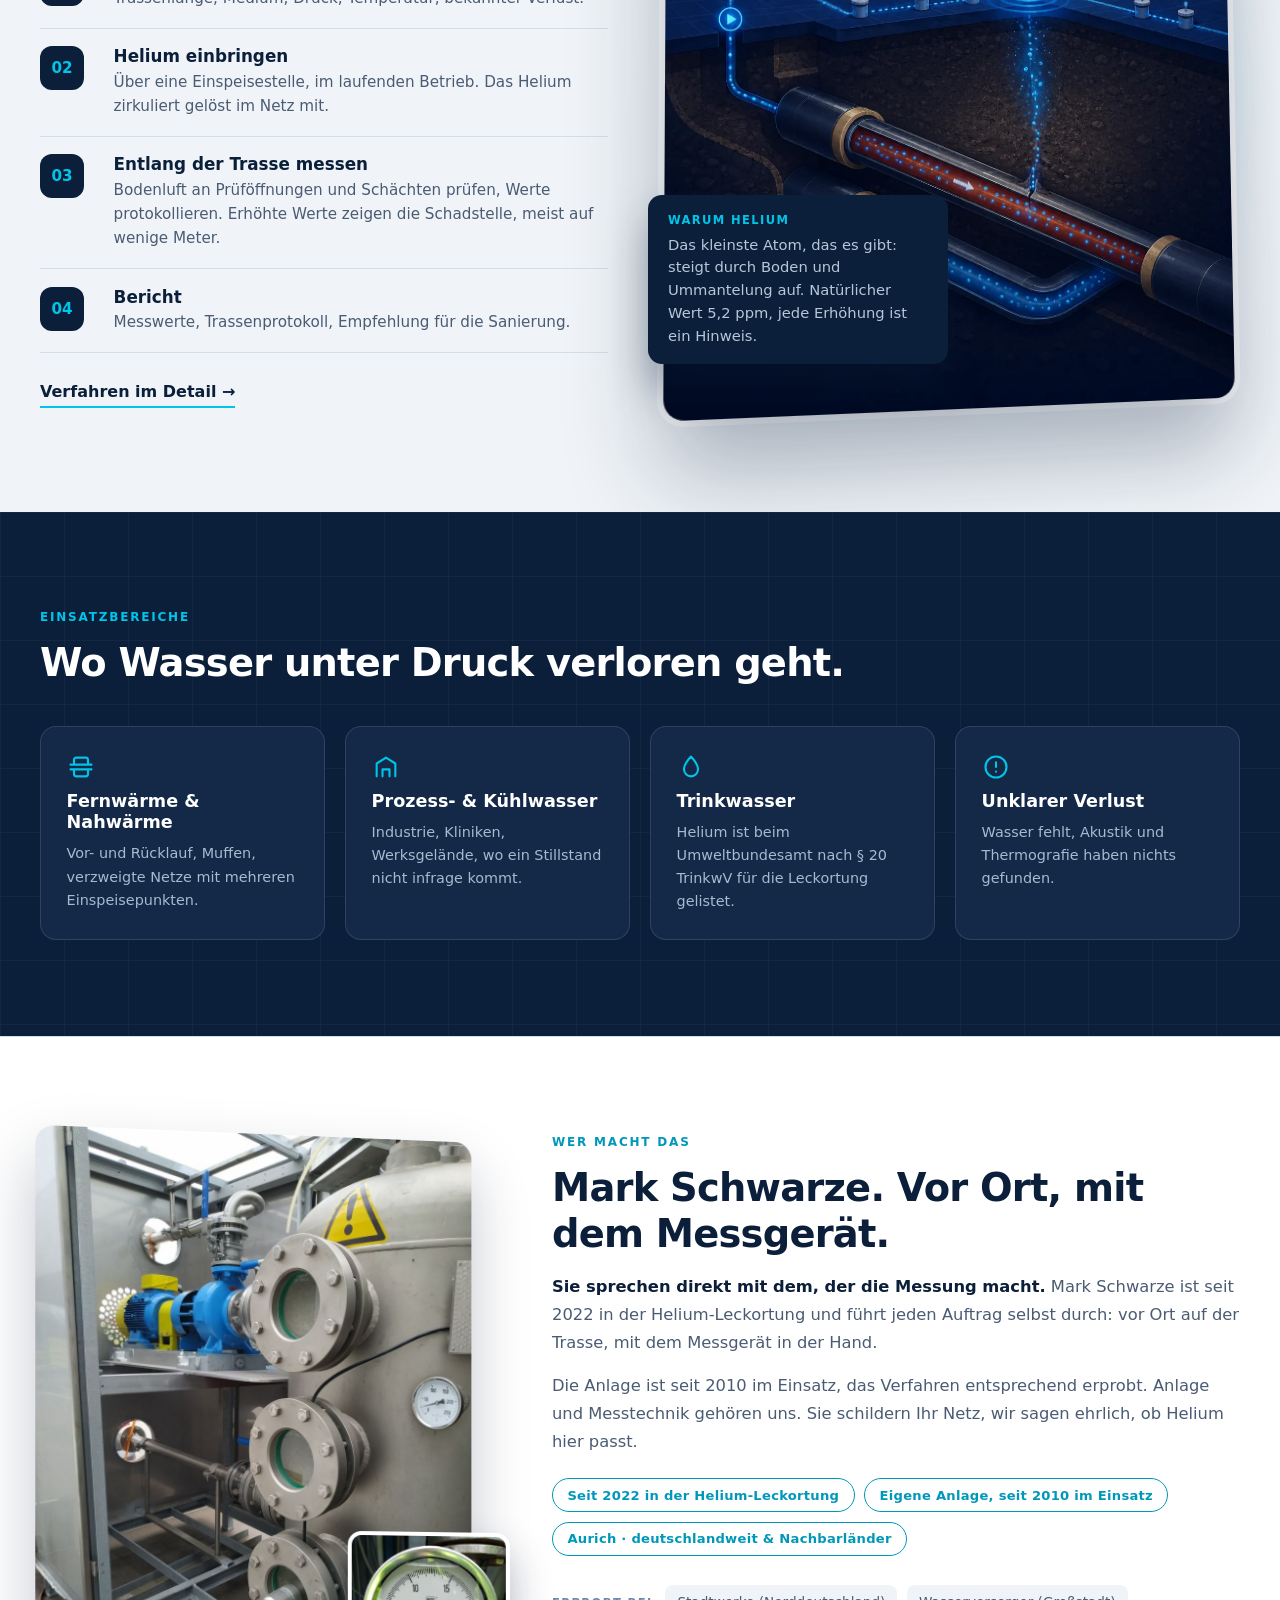
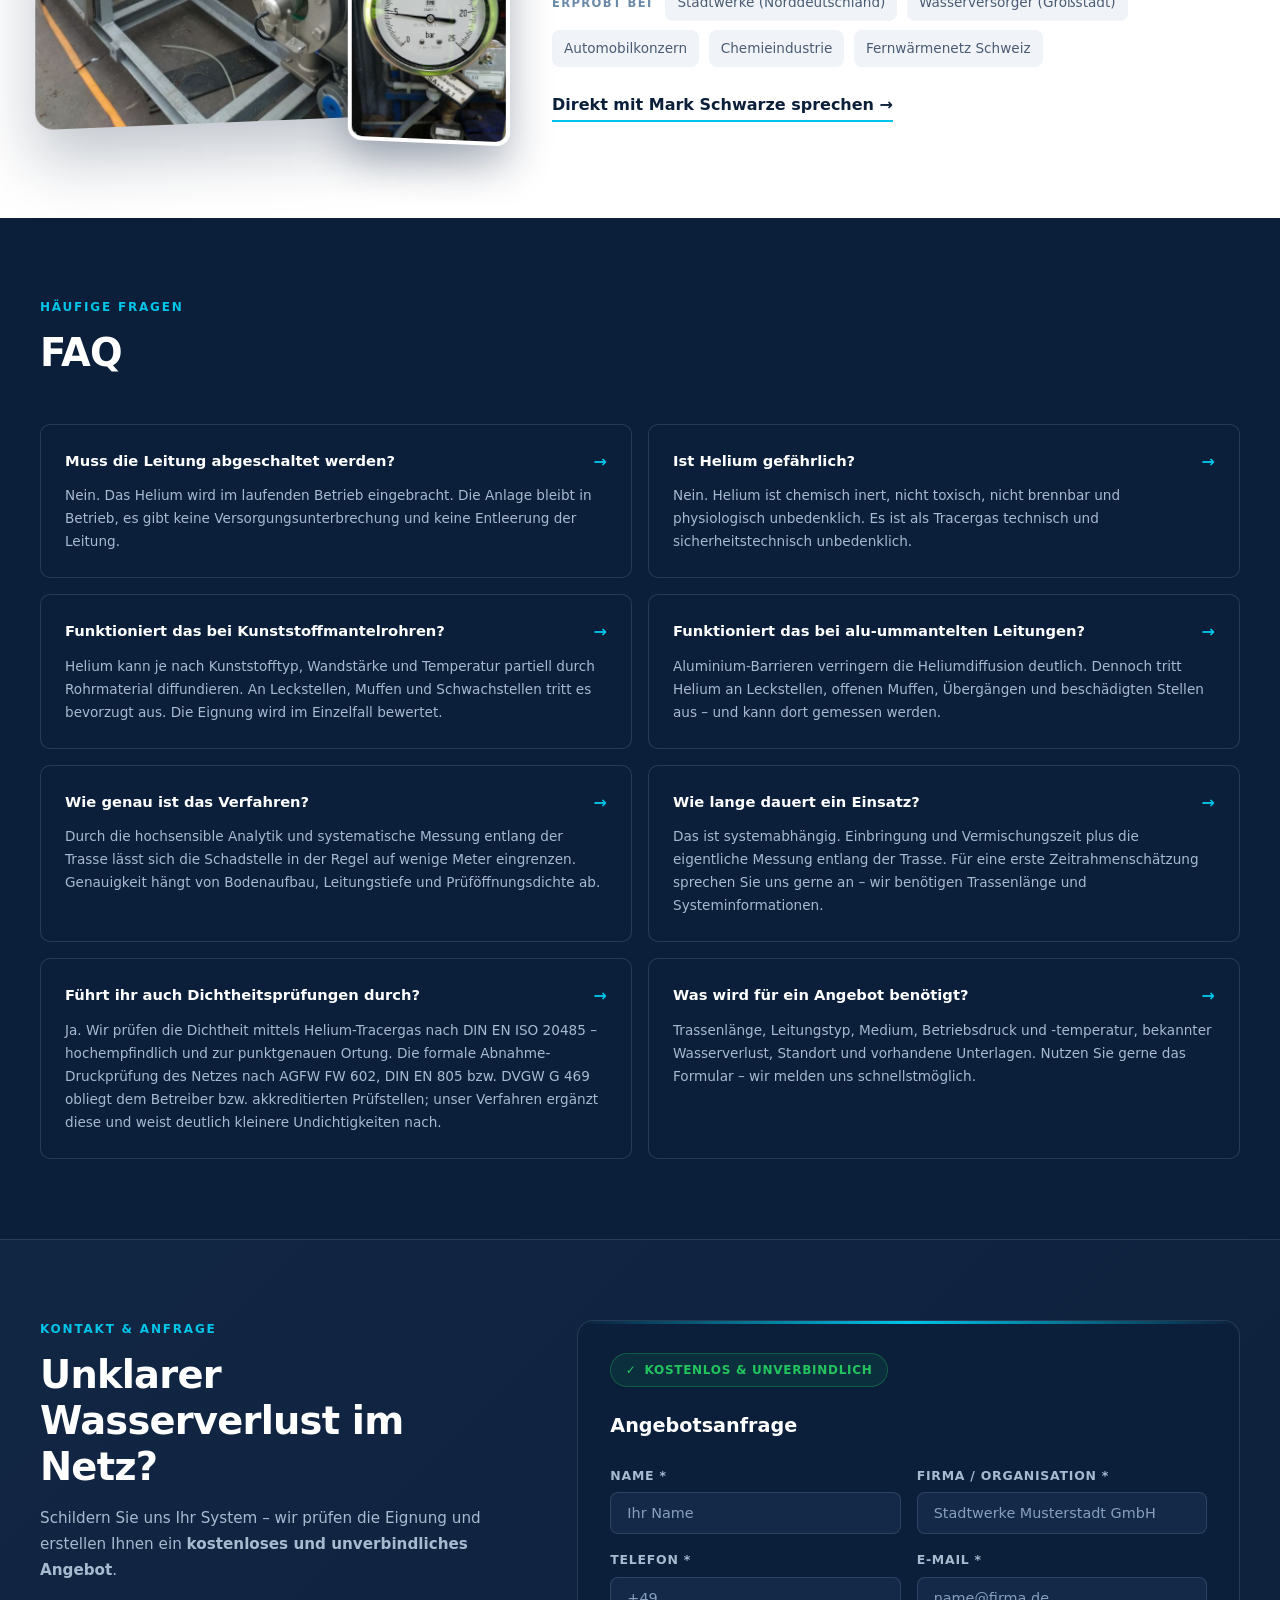
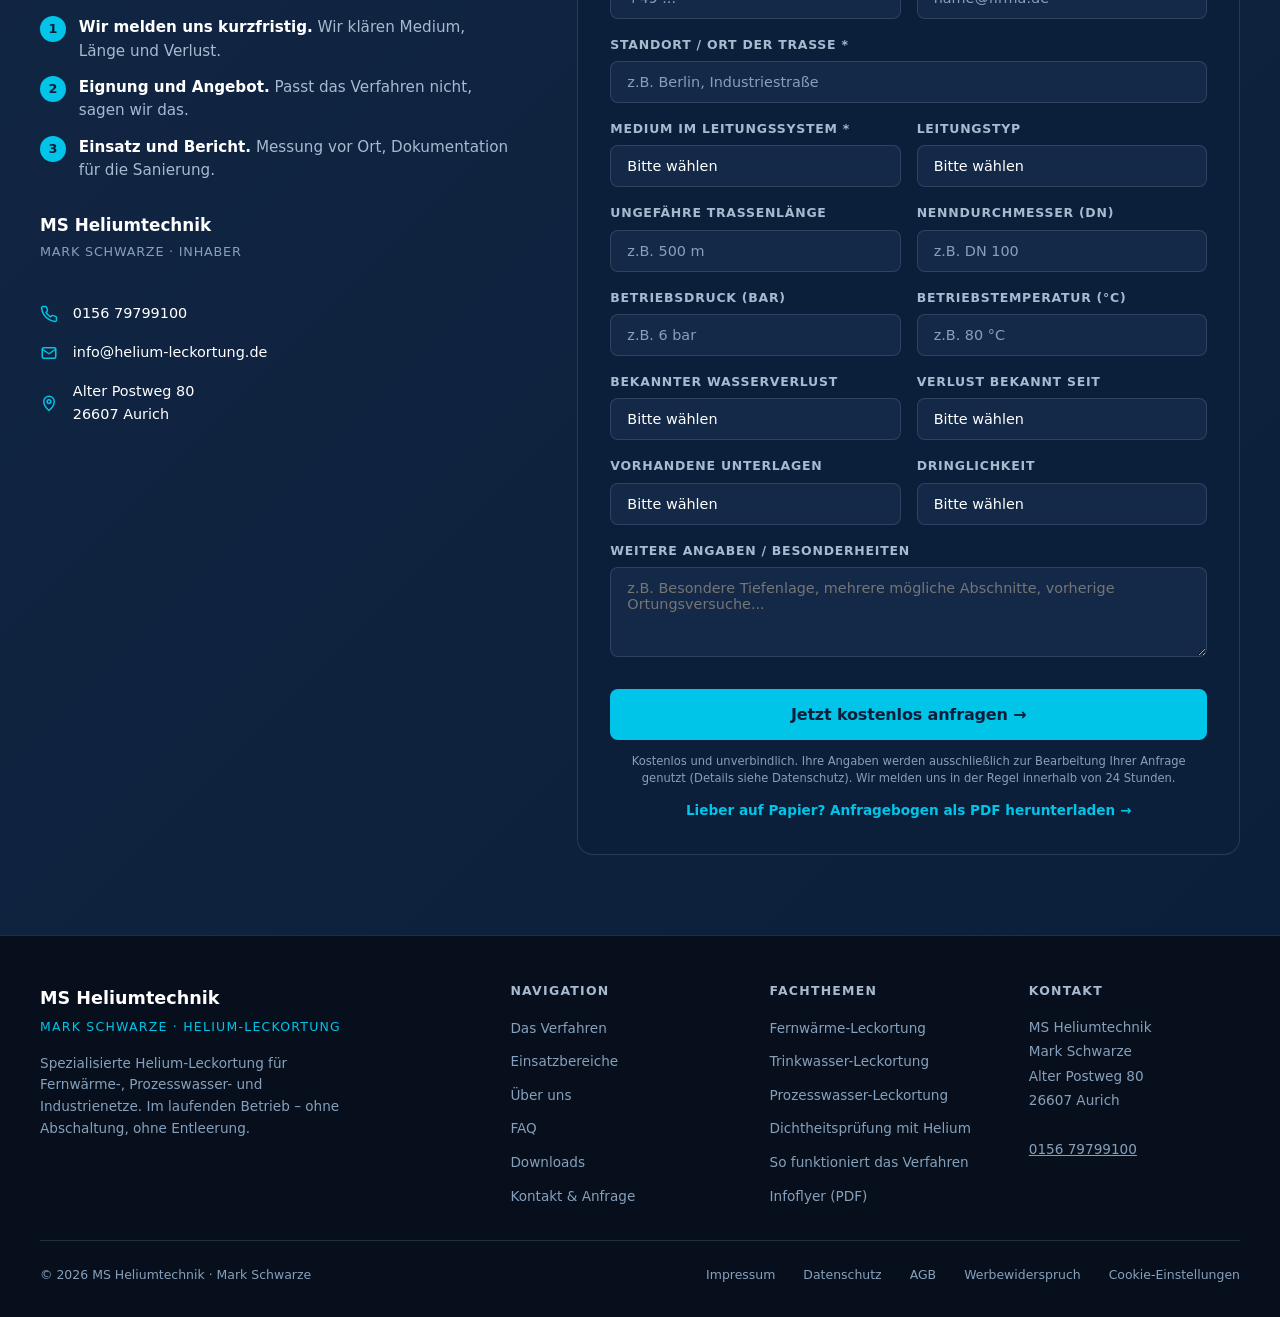
==== commit 8b5302eb: "Anlage seit 2010 im Einsatz: Hero-Fakt, Wer-macht-das-Text und llms.txt angepasst (5 Sprachen) Co-Au" ====
--- a/index.html
+++ b/index.html
@@ -888,7 +888,7 @@
           <a href="#verfahren" class="h2-link" data-i18n="n_cta2">So funktioniert es ↓</a>
         </div>
         <div class="h2-facts">
-          <span><svg width="16" height="16" viewBox="0 0 24 24" fill="none" stroke="#22C55E" stroke-width="2.5" stroke-linecap="round" stroke-linejoin="round"><path d="M20 6 9 17l-5-5"></path></svg><span data-i18n="n_f1">Seit 2022 im Einsatz</span></span>
+          <span><svg width="16" height="16" viewBox="0 0 24 24" fill="none" stroke="#22C55E" stroke-width="2.5" stroke-linecap="round" stroke-linejoin="round"><path d="M20 6 9 17l-5-5"></path></svg><span data-i18n="n_f1">Anlage seit 2010 im Einsatz</span></span>
           <span><svg width="16" height="16" viewBox="0 0 24 24" fill="none" stroke="#22C55E" stroke-width="2.5" stroke-linecap="round" stroke-linejoin="round"><path d="M20 6 9 17l-5-5"></path></svg><span data-i18n="n_f2">Eigene Anlage &amp; Messtechnik</span></span>
           <span><svg width="16" height="16" viewBox="0 0 24 24" fill="none" stroke="#22C55E" stroke-width="2.5" stroke-linecap="round" stroke-linejoin="round"><path d="M20 6 9 17l-5-5"></path></svg><span data-i18n="n_f3">§ 20 TrinkwV gelistet</span></span>
         </div>
@@ -1058,10 +1058,10 @@
         <div class="section-label" data-i18n="person_label">Wer macht das</div>
         <h2 class="section-title" data-i18n="person_title">Mark Schwarze. Vor Ort, mit dem Messgerät.</h2>
         <p data-i18n="person_p1"><strong>Sie sprechen direkt mit dem, der die Messung macht.</strong> Mark Schwarze ist seit 2022 in der Helium-Leckortung und führt jeden Auftrag selbst durch: vor Ort auf der Trasse, mit dem Messgerät in der Hand.</p>
-        <p data-i18n="person_p2">Das Verfahren ist seit Jahren erprobt, Anlage und Messtechnik gehören uns. Sie schildern Ihr Netz, wir sagen ehrlich, ob Helium hier passt.</p>
+        <p data-i18n="person_p2">Die Anlage ist seit 2010 im Einsatz, das Verfahren entsprechend erprobt. Anlage und Messtechnik gehören uns. Sie schildern Ihr Netz, wir sagen ehrlich, ob Helium hier passt.</p>
         <div class="person-facts">
           <span data-i18n="person_f1">Seit 2022 in der Helium-Leckortung</span>
-          <span data-i18n="person_f2">Eigene Anlage &amp; Messtechnik</span>
+          <span data-i18n="person_f2">Eigene Anlage, seit 2010 im Einsatz</span>
           <span data-i18n="person_f3">Aurich · deutschlandweit &amp; Nachbarländer</span>
         </div>
         <div class="person-refs">
@@ -1460,7 +1460,7 @@
       n_sub: "Helium dissolves in the water, escapes only at the damaged spot and is measured at the surface. No draining, no supply gap, pinpoint localisation – even for deeply buried pipes.",
       n_cta1: "Request a free assessment",
       n_cta2: "How it works ↓",
-      n_f1: "In use since 2022",
+      n_f1: "Unit in use since 2010",
       n_f2: "Own unit &amp; metrology",
       n_f3: "Listed under § 20 TrinkwV",
       n_chip1_l: "Operation",
@@ -1519,9 +1519,9 @@
       person_label: "Who does the work",
       person_title: "Mark Schwarze. On site, with the instrument.",
       person_p1: "<strong>You speak directly with the person who does the measurement.</strong> Mark Schwarze has worked in helium leak detection since 2022 and carries out every job himself: on site along the pipeline route, instrument in hand.",
-      person_p2: "The method has been proven for years; the unit and the metrology are our own. You describe your network, we tell you honestly whether helium is the right fit.",
+      person_p2: "The unit has been in use since 2010, so the method is well proven. Unit and metrology are our own. You describe your network, we tell you honestly whether helium is the right fit.",
       person_f1: "Helium leak detection since 2022",
-      person_f2: "Own unit &amp; metrology",
+      person_f2: "Own unit, in use since 2010",
       person_f3: "Aurich · Germany &amp; neighbouring countries",
       person_cta: "Talk to Mark Schwarze directly →",
       meta_title: "MS Heliumtechnik – Helium leak detection during live operation | District heating & process water",
@@ -1608,7 +1608,7 @@
       n_sub: "L’hélium se dissout dans l’eau, ne s’échappe qu’à l’endroit endommagé et est mesuré en surface. Pas de vidange, pas d’interruption, localisation précise – même pour les conduites profondes.",
       n_cta1: "Demander une évaluation gratuite",
       n_cta2: "Comment ça marche ↓",
-      n_f1: "En service depuis 2022",
+      n_f1: "Station en service depuis 2010",
       n_f2: "Station &amp; instruments en propre",
       n_f3: "Listé selon § 20 TrinkwV",
       n_chip1_l: "Exploitation",
@@ -1667,9 +1667,9 @@
       person_label: "Qui intervient",
       person_title: "Mark Schwarze. Sur place, avec l’appareil de mesure.",
       person_p1: "<strong>Vous parlez directement avec celui qui effectue la mesure.</strong> Mark Schwarze travaille depuis 2022 dans la détection de fuites à l’hélium et réalise chaque mission lui-même : sur place, le long du tracé, l’appareil à la main.",
-      person_p2: "La méthode est éprouvée depuis des années ; la station et les instruments nous appartiennent. Vous décrivez votre réseau, nous vous disons franchement si l’hélium convient.",
+      person_p2: "La station est en service depuis 2010, la méthode est donc éprouvée. Station et instruments nous appartiennent. Vous décrivez votre réseau, nous vous disons franchement si l’hélium convient.",
       person_f1: "Détection de fuites à l’hélium depuis 2022",
-      person_f2: "Station &amp; instruments en propre",
+      person_f2: "Station en propre, en service depuis 2010",
       person_f3: "Aurich · Allemagne &amp; pays voisins",
       person_cta: "Parler directement à Mark Schwarze →",
       meta_title: "MS Heliumtechnik – Détection de fuites à l'hélium en fonctionnement | Chauffage urbain & eau de process",
@@ -1756,7 +1756,7 @@
       n_sub: "Helium lost op in het water, ontsnapt alleen bij de schadeplek en wordt aan het oppervlak gemeten. Geen aftappen, geen leveringsonderbreking, nauwkeurige lokalisatie – ook bij diep liggende leidingen.",
       n_cta1: "Gratis inschatting aanvragen",
       n_cta2: "Zo werkt het ↓",
-      n_f1: "In gebruik sinds 2022",
+      n_f1: "Installatie in gebruik sinds 2010",
       n_f2: "Eigen installatie &amp; meettechniek",
       n_f3: "Vermeld onder § 20 TrinkwV",
       n_chip1_l: "Bedrijf",
@@ -1815,9 +1815,9 @@
       person_label: "Wie doet het werk",
       person_title: "Mark Schwarze. Ter plaatse, met het meetinstrument.",
       person_p1: "<strong>U spreekt rechtstreeks met degene die de meting uitvoert.</strong> Mark Schwarze werkt sinds 2022 in de heliumlekdetectie en voert elke opdracht zelf uit: ter plaatse langs het tracé, met het meetinstrument in de hand.",
-      person_p2: "De methode is al jaren beproefd; installatie en meettechniek zijn van onszelf. U beschrijft uw net, wij zeggen eerlijk of helium hier past.",
+      person_p2: "De installatie is sinds 2010 in gebruik, de methode is dus beproefd. Installatie en meettechniek zijn van onszelf. U beschrijft uw net, wij zeggen eerlijk of helium hier past.",
       person_f1: "Heliumlekdetectie sinds 2022",
-      person_f2: "Eigen installatie &amp; meettechniek",
+      person_f2: "Eigen installatie, in gebruik sinds 2010",
       person_f3: "Aurich · Duitsland &amp; buurlanden",
       person_cta: "Rechtstreeks met Mark Schwarze spreken →",
       meta_title: "MS Heliumtechnik – Heliumlekdetectie tijdens bedrijf | Stadsverwarming & proceswater",
@@ -1904,7 +1904,7 @@
       n_sub: "L’elio si scioglie nell’acqua, fuoriesce solo nel punto danneggiato e viene misurato in superficie. Nessuno svuotamento, nessuna interruzione, localizzazione precisa – anche per condotte profonde.",
       n_cta1: "Richiedi una valutazione gratuita",
       n_cta2: "Come funziona ↓",
-      n_f1: "In servizio dal 2022",
+      n_f1: "Impianto in servizio dal 2010",
       n_f2: "Impianto &amp; strumentazione propri",
       n_f3: "Elencato ai sensi del § 20 TrinkwV",
       n_chip1_l: "Esercizio",
@@ -1963,9 +1963,9 @@
       person_label: "Chi esegue il lavoro",
       person_title: "Mark Schwarze. Sul posto, con lo strumento di misura.",
       person_p1: "<strong>Parlate direttamente con chi esegue la misura.</strong> Mark Schwarze lavora dal 2022 nella ricerca perdite con elio ed esegue personalmente ogni incarico: sul posto, lungo il tracciato, con lo strumento in mano.",
-      person_p2: "Il metodo è collaudato da anni; impianto e strumentazione sono nostri. Descrivete la vostra rete, vi diciamo con franchezza se l’elio è la scelta giusta.",
+      person_p2: "L’impianto è in servizio dal 2010, il metodo è quindi collaudato. Impianto e strumentazione sono nostri. Descrivete la vostra rete, vi diciamo con franchezza se l’elio è la scelta giusta.",
       person_f1: "Ricerca perdite con elio dal 2022",
-      person_f2: "Impianto &amp; strumentazione propri",
+      person_f2: "Impianto proprio, in servizio dal 2010",
       person_f3: "Aurich · Germania &amp; paesi confinanti",
       person_cta: "Parlare direttamente con Mark Schwarze →",
       meta_title: "MS Heliumtechnik – Localizzazione perdite a elio durante l'esercizio | Teleriscaldamento & acqua di processo",
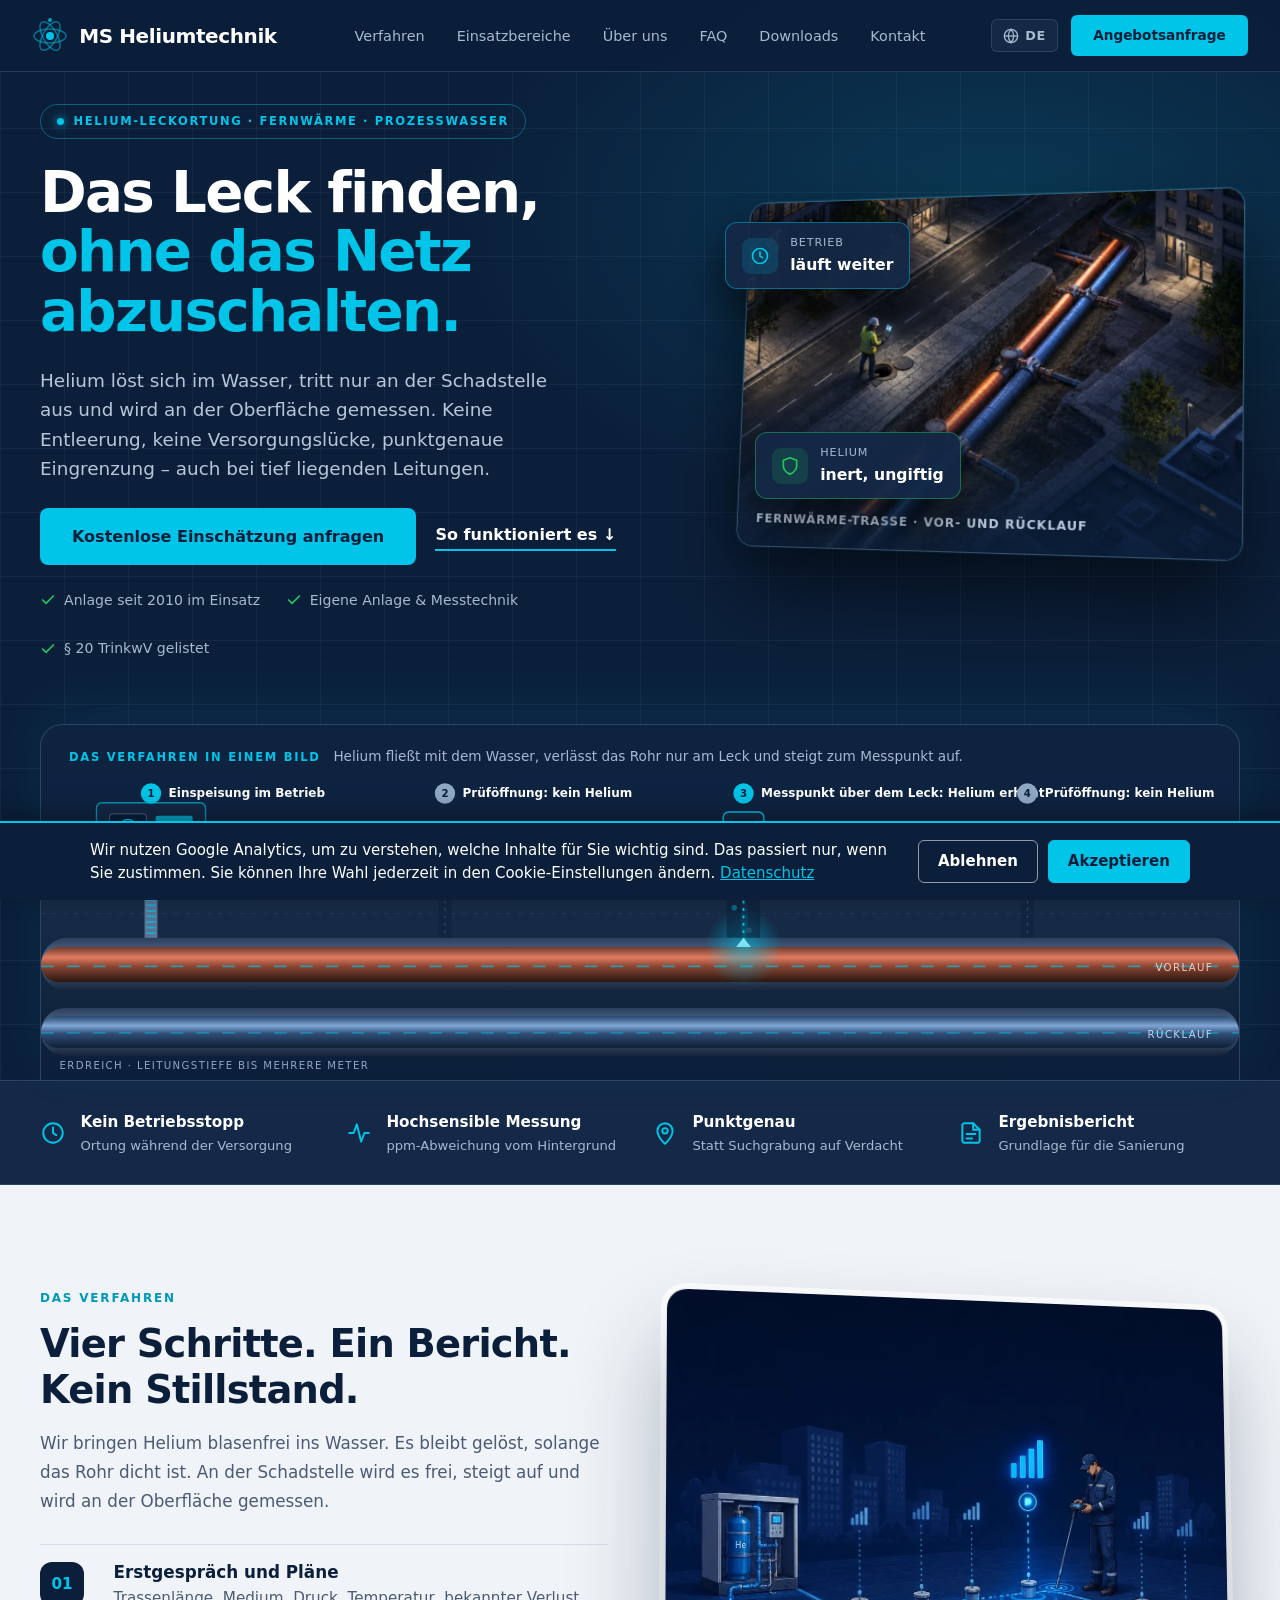
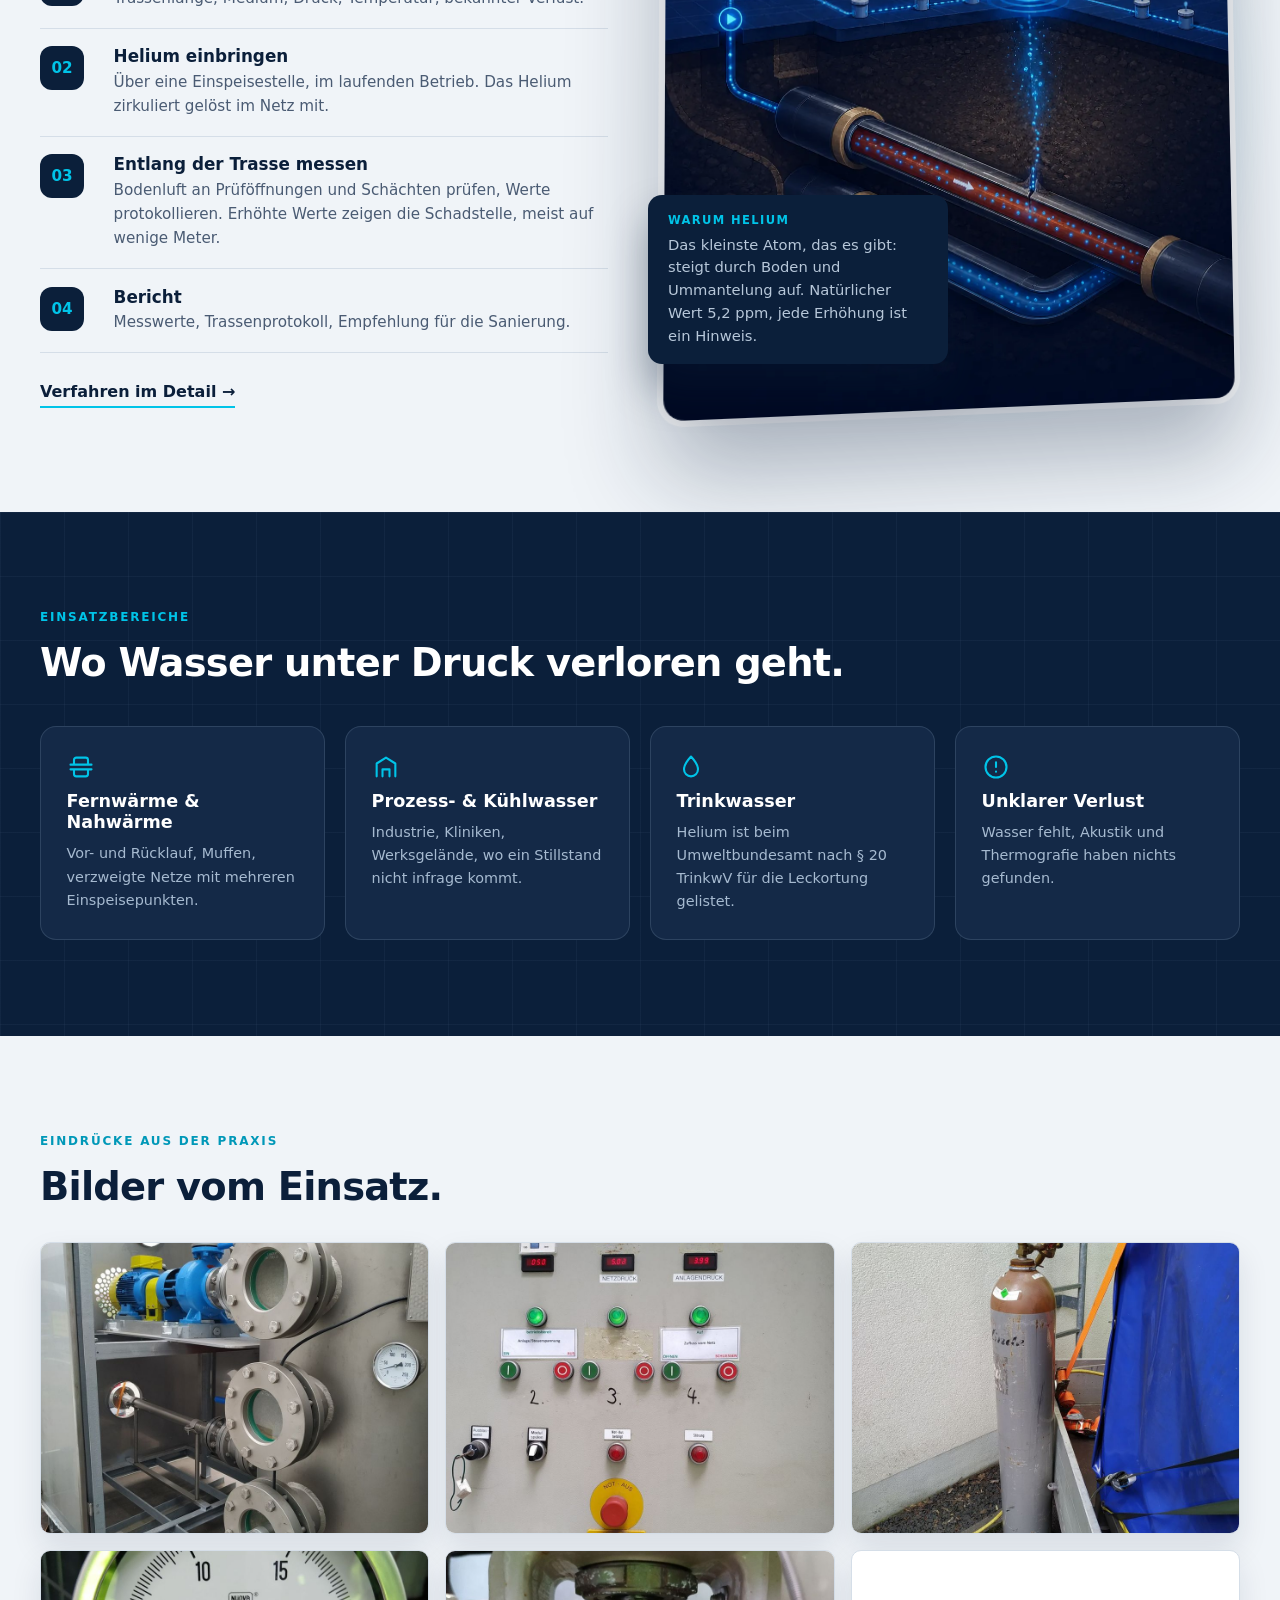
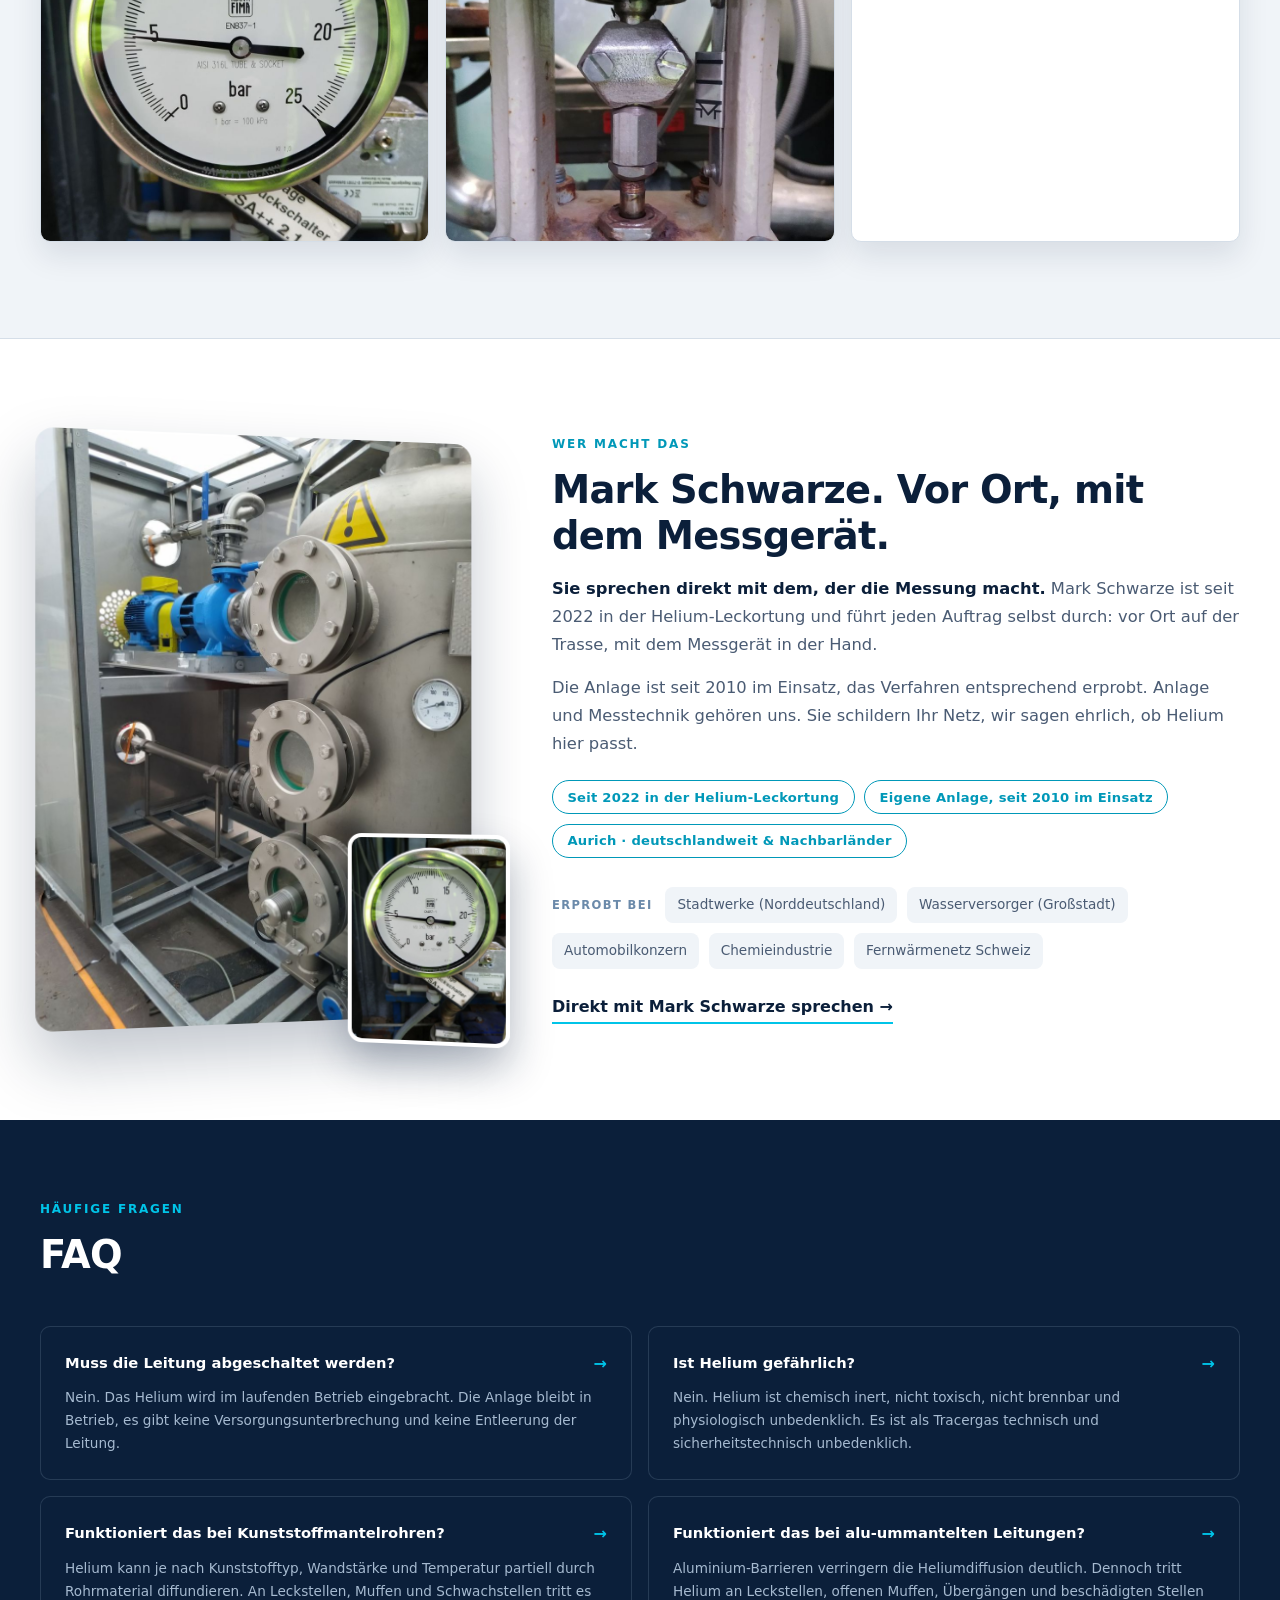
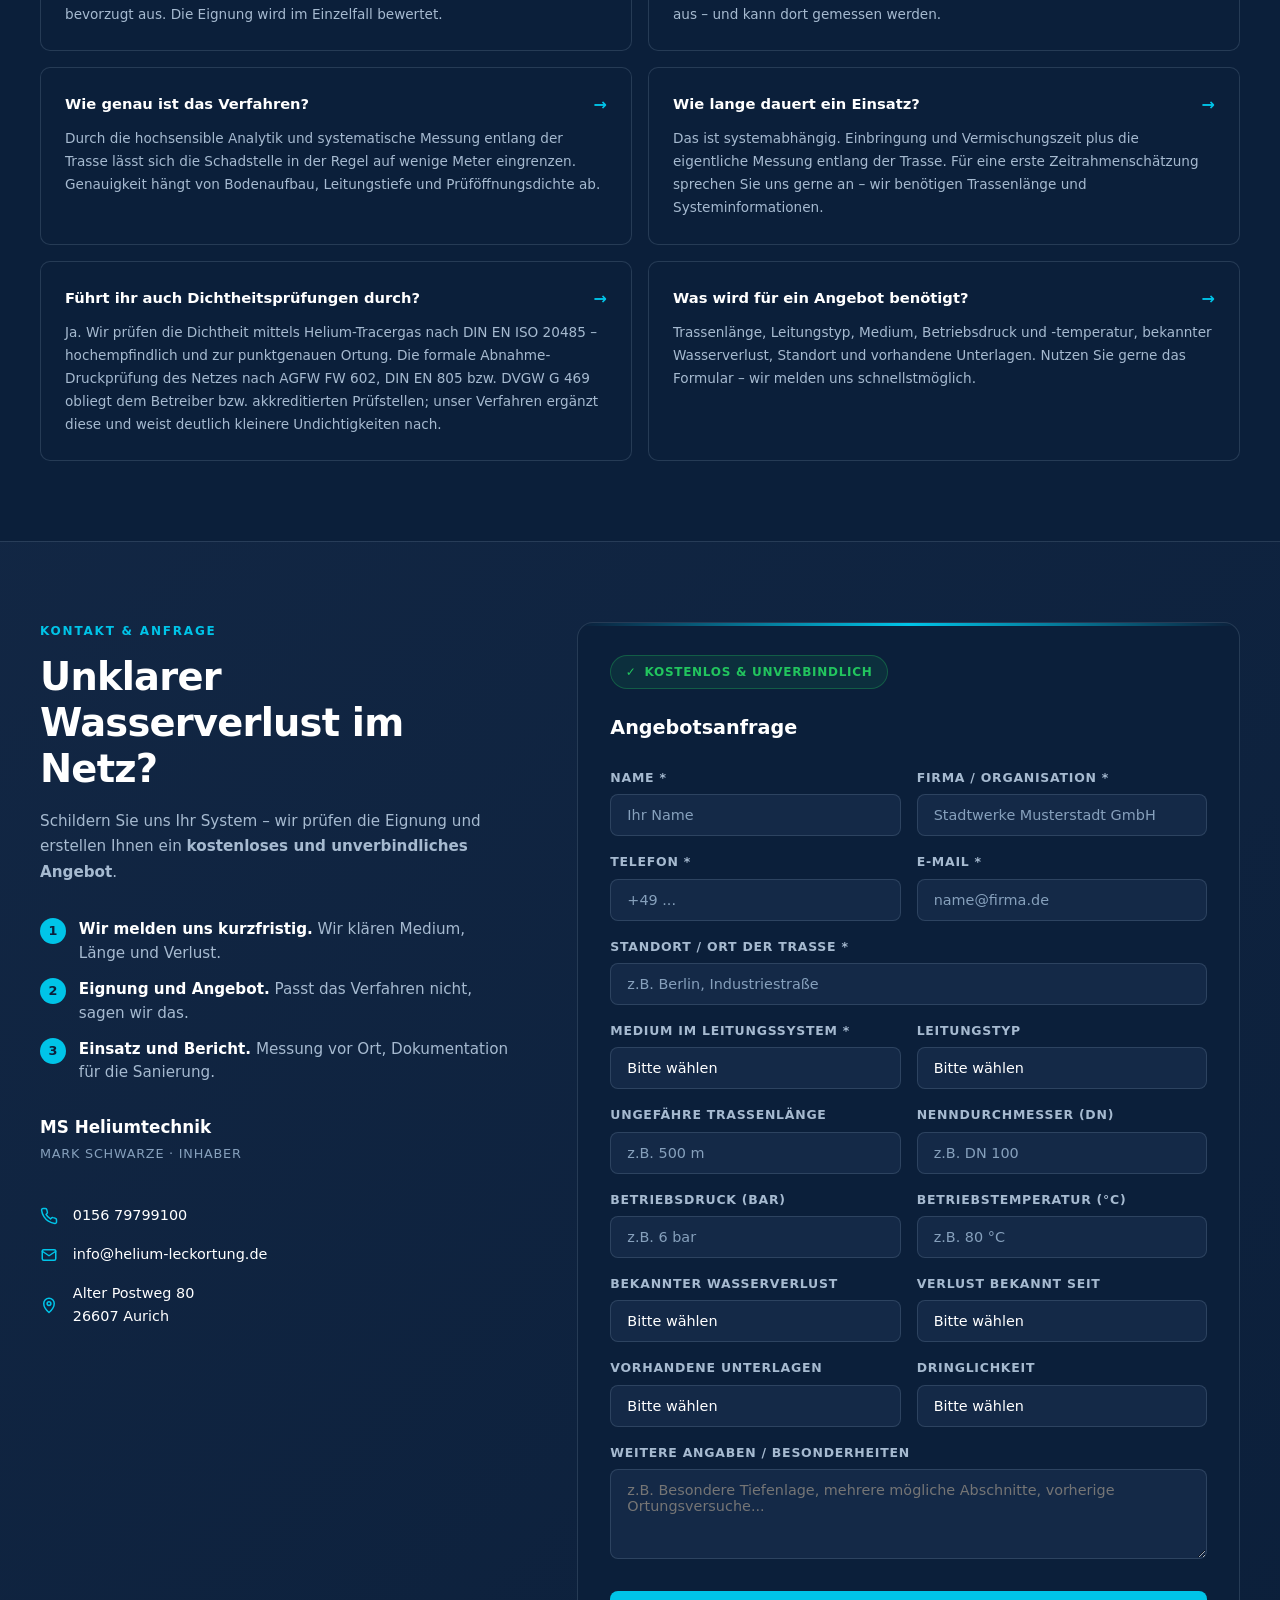
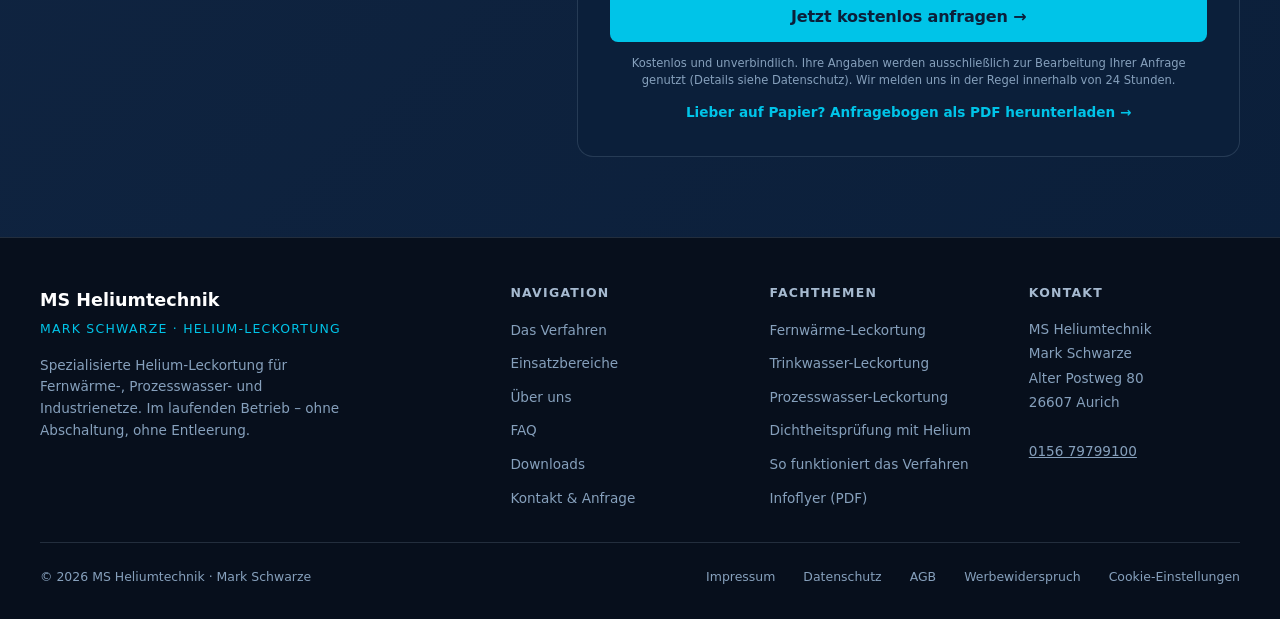
==== commit 78efa69e: "Startseite: Galerie "Bilder vom Einsatz" zurueck (helle Sektion, sechs Fotos) Co-Authored-By: Claude" ====
--- a/index.html
+++ b/index.html
@@ -781,6 +781,10 @@
   .person-refs span:not(.lbl) { background: var(--off-white); border-radius: 8px; padding: 0.45rem 0.75rem; font-size: 0.85rem; color: #4A5B73; }
   .person-cta { color: var(--navy); border-bottom-color: var(--helium); }
   .person-cta:hover { color: var(--helium-dark); }
+  .fotos-section { background: var(--off-white); color: var(--navy); padding: 6rem 2rem; }
+  .fotos-section .section-label { color: var(--helium-dark); }
+  .fotos-section .section-title { color: var(--navy); }
+  .fotos-section .foto-real { border-color: #D5DEE8; background: var(--white); box-shadow: 0 14px 30px rgba(11,31,58,0.10); }
   .faq-section { background: var(--navy); }
   .form-pdf { text-align: center; margin-top: 0.8rem; font-size: 0.85rem; }
   .form-pdf a { color: var(--helium); text-decoration: none; font-weight: 600; }
@@ -801,7 +805,7 @@
     .h2-chip { display: none; }
     .illu { margin-top: 2.5rem; border-radius: 14px 14px 0 0; }
     .trust2-grid { grid-template-columns: repeat(2, minmax(0, 1fr)); }
-    .verf2, .einsatz, .person-section { padding: 4rem 1.25rem; }
+    .verf2, .einsatz, .person-section, .fotos-section { padding: 4rem 1.25rem; }
     .verf2-grid { grid-template-columns: 1fr; gap: 3rem; }
     .verf2-card { transform: none; }
     .verf2-why { position: static; margin-top: 1rem; max-width: none; }
@@ -1047,6 +1051,22 @@
 
 
 <!-- ANFRAGE / KONTAKT -->
+<!-- FOTOS -->
+<section class="fotos-section" id="fotos">
+  <div class="container">
+    <div class="section-label" data-i18n="fotos_label">Eindrücke aus der Praxis</div>
+    <h2 class="section-title" data-i18n="fotos_title">Bilder vom Einsatz.</h2>
+    <div class="fotos-grid">
+      <div class="foto-real"><img src="beladestation.jpg" width="900" height="1200" alt="Helium-Beladestation – Anlage im Einsatz" loading="lazy" decoding="async"></div>
+      <div class="foto-real"><img src="steuertafel.jpg" width="900" height="1200" alt="Steuertafel der Helium-Beladestation" loading="lazy" decoding="async"></div>
+      <div class="foto-real"><img src="helium-flasche.jpg" width="900" height="1200" alt="Helium-Flasche im Feldeinsatz" loading="lazy" decoding="async"></div>
+      <div class="foto-real"><img src="manometer.jpg" width="900" height="1200" alt="Druck- und Messtechnik" loading="lazy" decoding="async"></div>
+      <div class="foto-real"><img src="armatur.jpg" width="900" height="1200" alt="Fernwärme-Armatur / Regelventil im Schacht" loading="lazy" decoding="async"></div>
+      <div class="foto-real"><img src="helium-label.jpg" width="900" height="1200" alt="Helium 4.6 – das eingesetzte Tracergas" loading="lazy" decoding="async"></div>
+    </div>
+  </div>
+</section>
+
 <section class="person-section" id="person">
   <div class="container">
     <div class="person-grid">
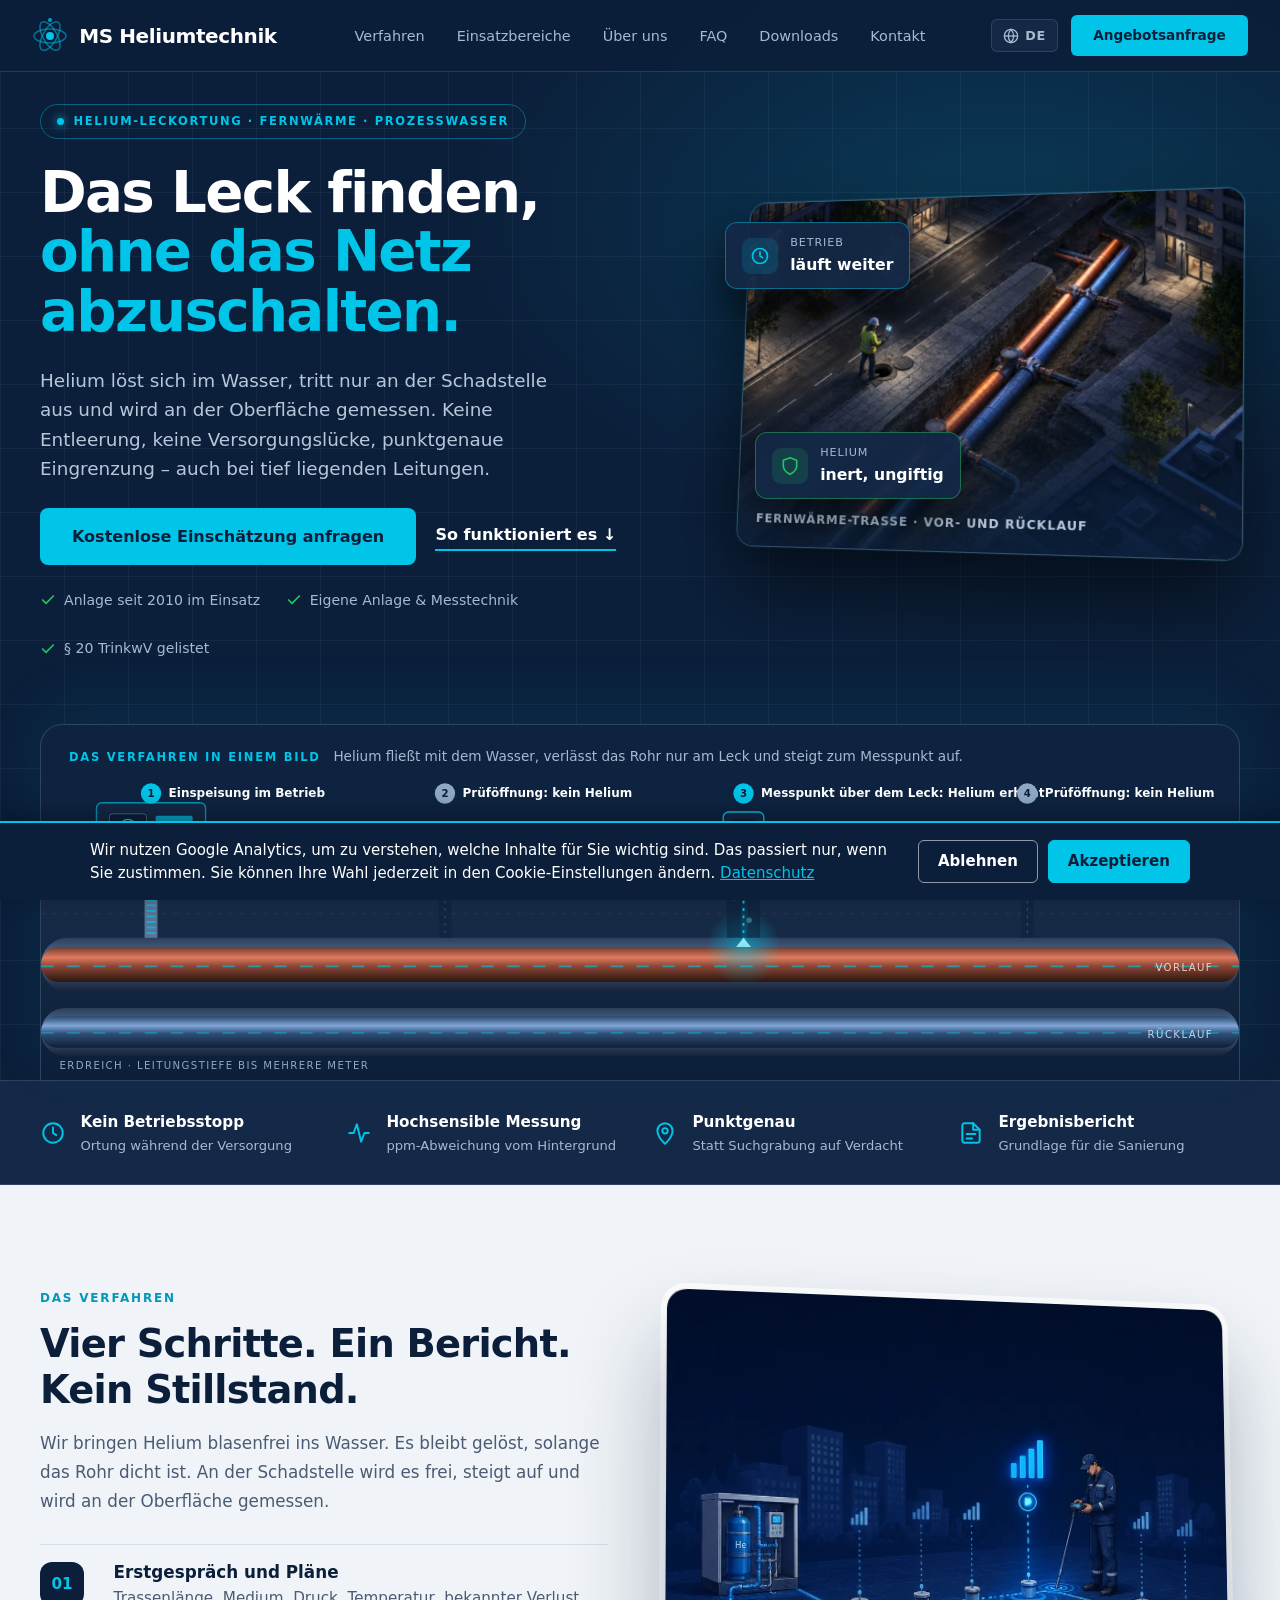
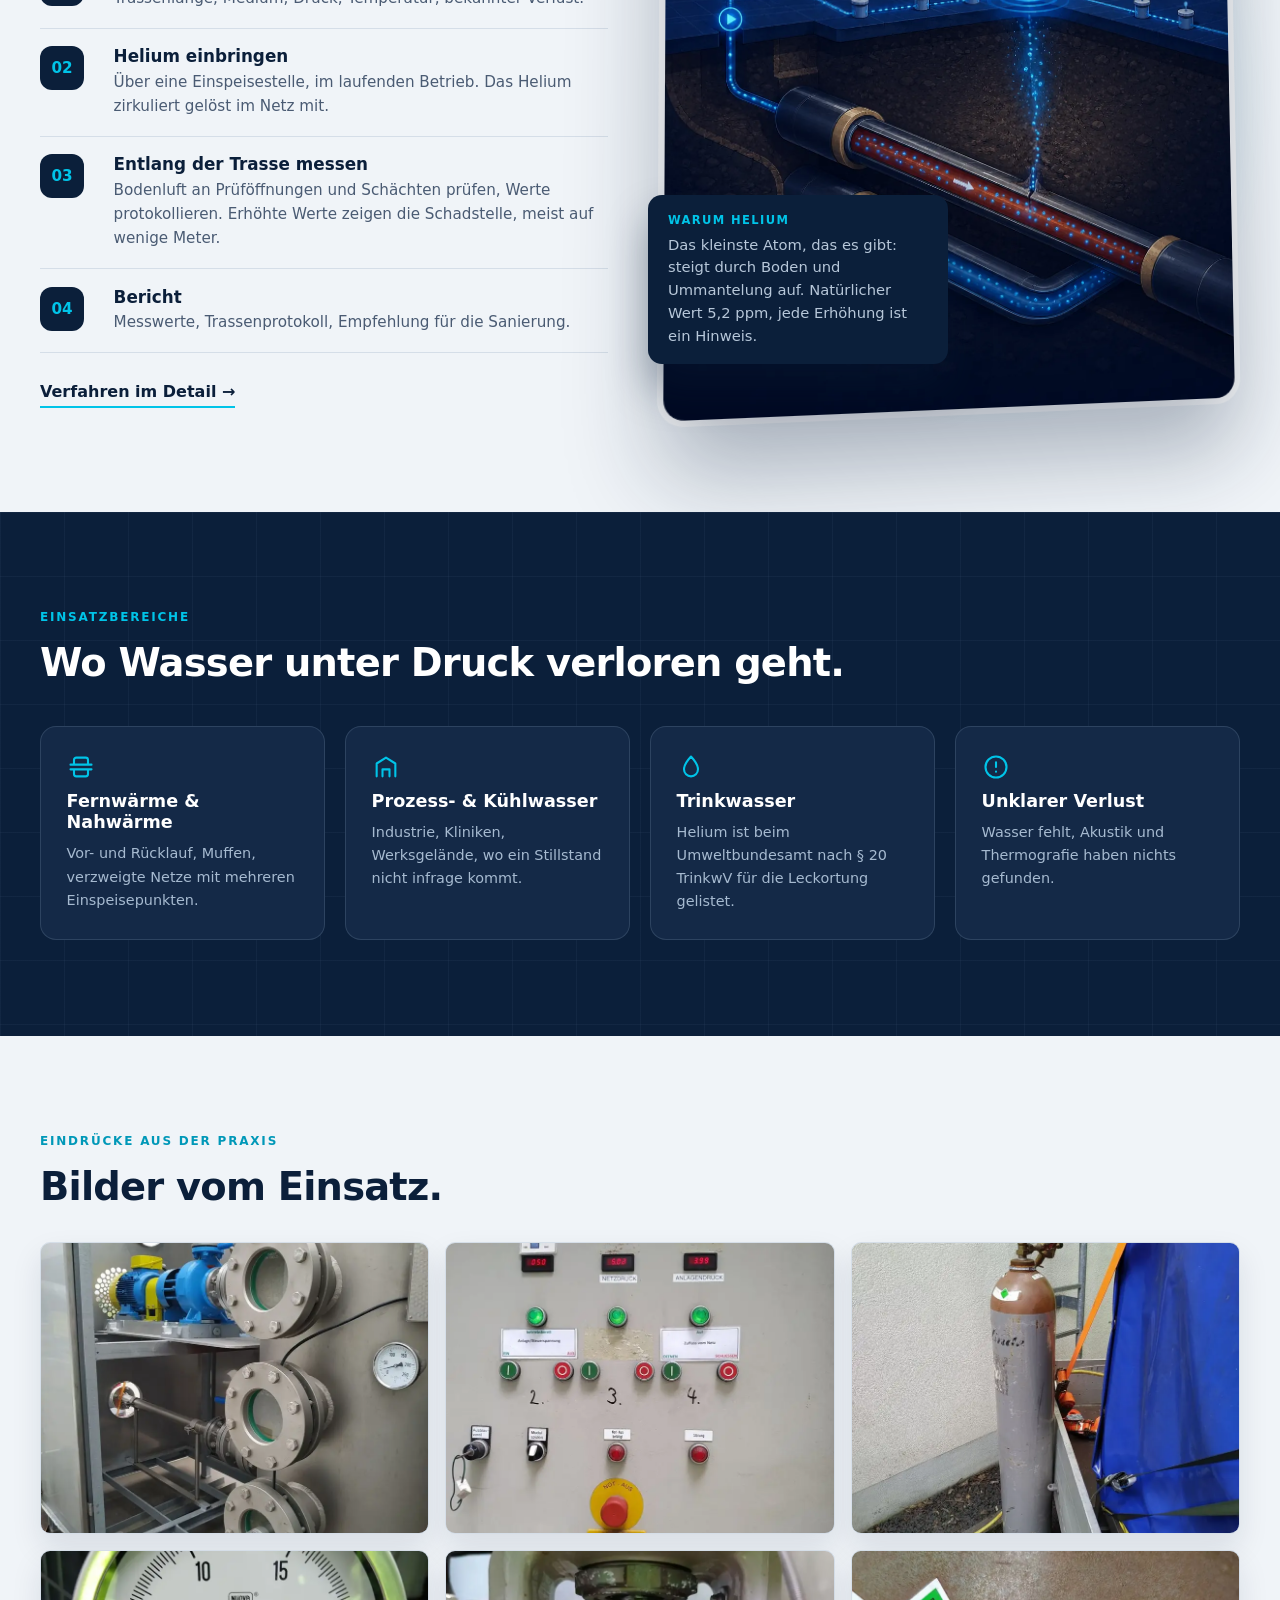
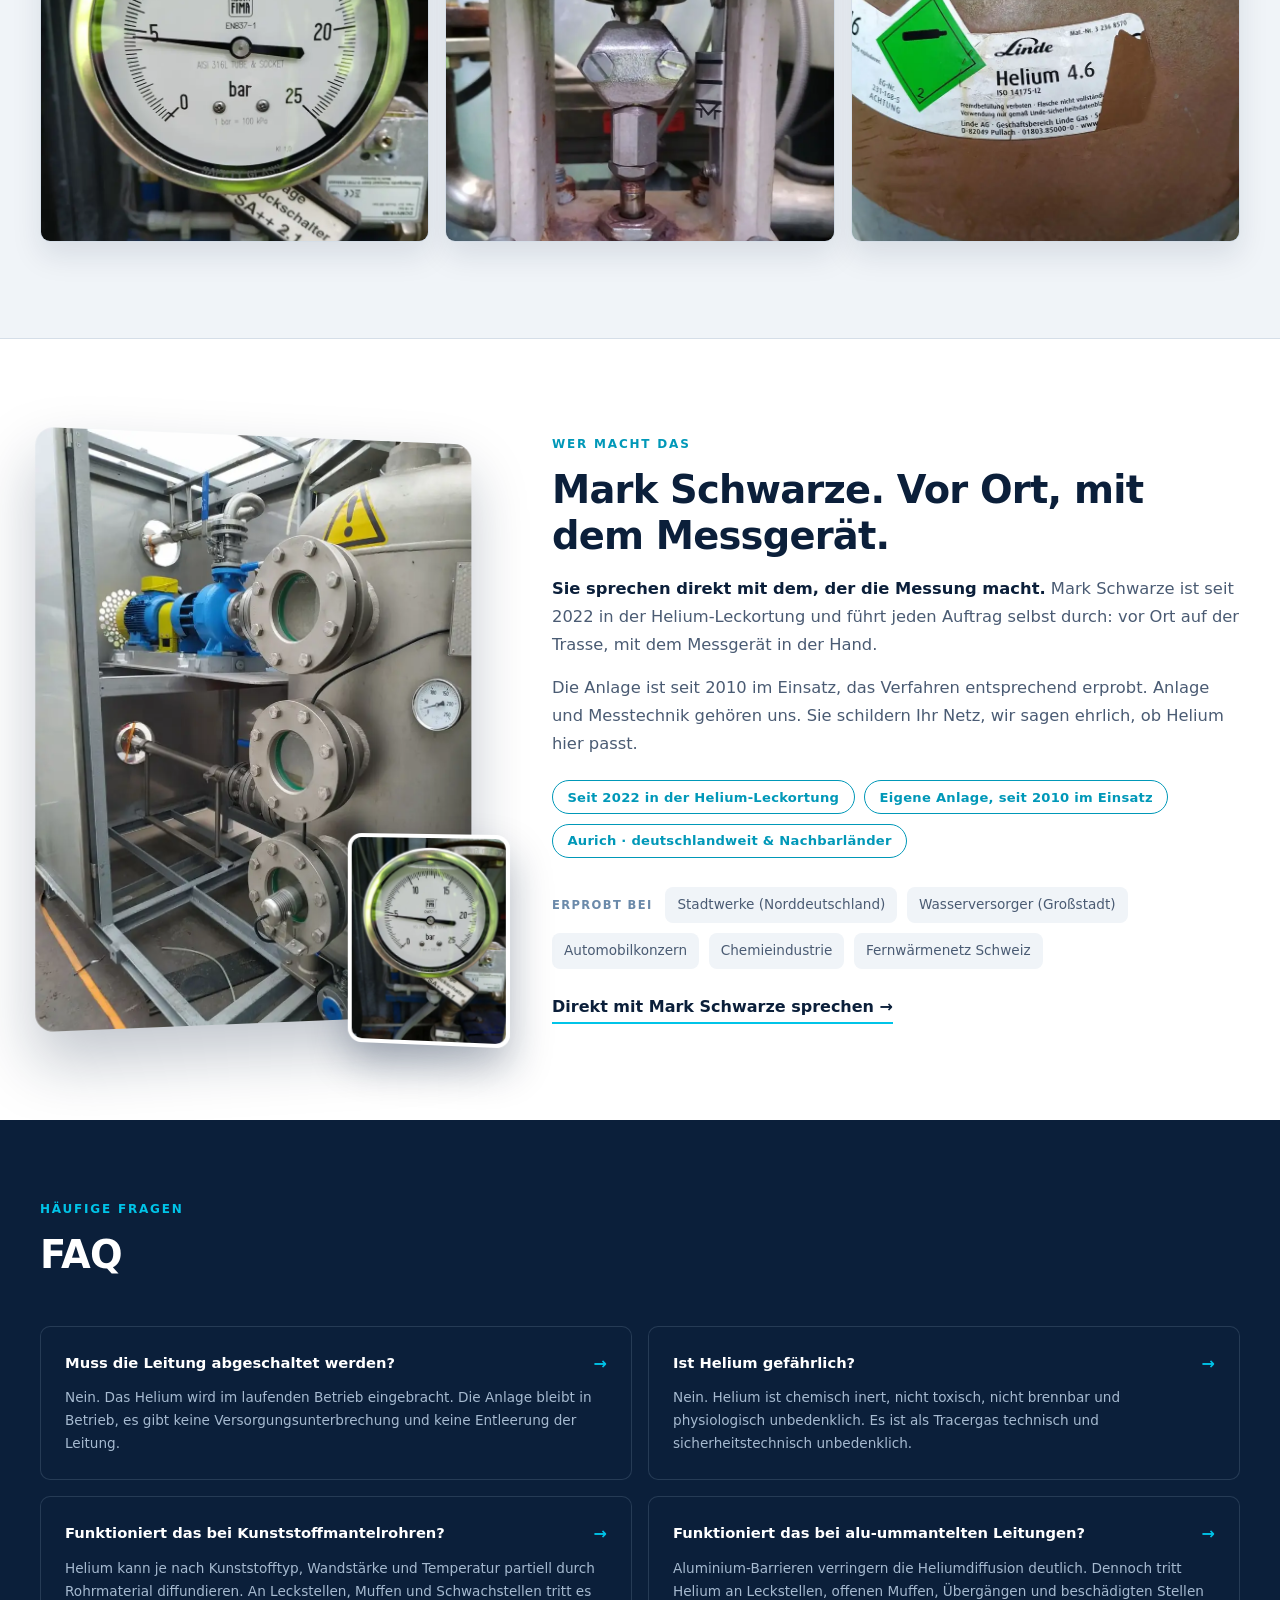
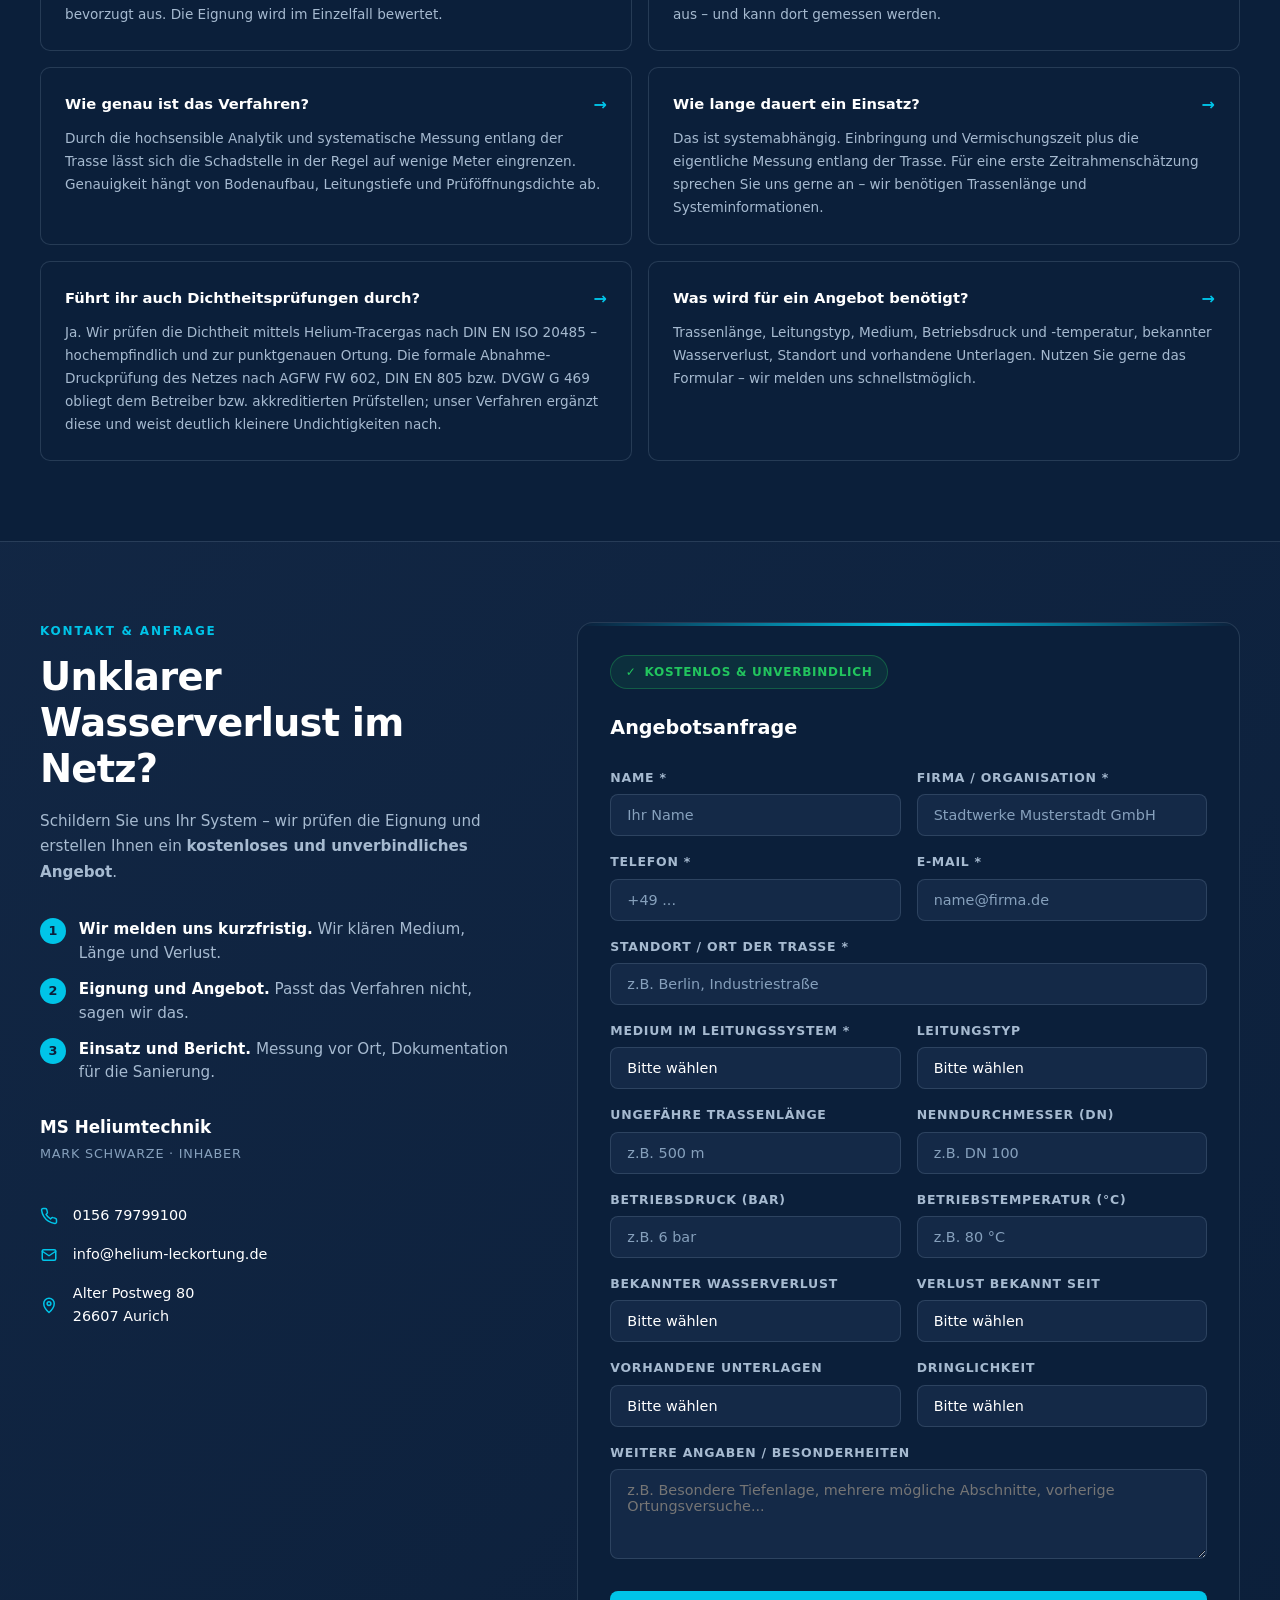
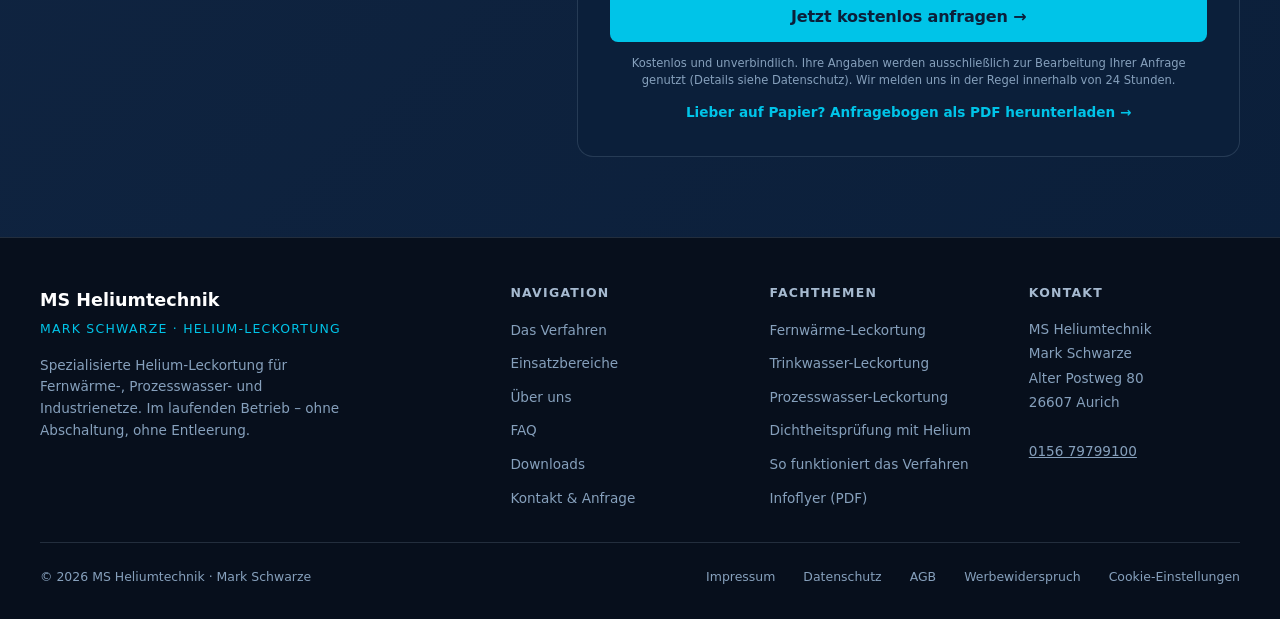
==== commit b77bb93e: "Einsatzfotos als WebP (ein Drittel der Groesse), Platzhalterflaeche statt weisser Kaesten beim Nachl" ====
--- a/index.html
+++ b/index.html
@@ -784,7 +784,7 @@
   .fotos-section { background: var(--off-white); color: var(--navy); padding: 6rem 2rem; }
   .fotos-section .section-label { color: var(--helium-dark); }
   .fotos-section .section-title { color: var(--navy); }
-  .fotos-section .foto-real { border-color: #D5DEE8; background: var(--white); box-shadow: 0 14px 30px rgba(11,31,58,0.10); }
+  .fotos-section .foto-real { border-color: #D5DEE8; background: linear-gradient(135deg, #DCE5EE, #C9D6E4); box-shadow: 0 14px 30px rgba(11,31,58,0.10); }
   .faq-section { background: var(--navy); }
   .form-pdf { text-align: center; margin-top: 0.8rem; font-size: 0.85rem; }
   .form-pdf a { color: var(--helium); text-decoration: none; font-weight: 600; }
@@ -1057,12 +1057,12 @@
     <div class="section-label" data-i18n="fotos_label">Eindrücke aus der Praxis</div>
     <h2 class="section-title" data-i18n="fotos_title">Bilder vom Einsatz.</h2>
     <div class="fotos-grid">
-      <div class="foto-real"><img src="beladestation.jpg" width="900" height="1200" alt="Helium-Beladestation – Anlage im Einsatz" loading="lazy" decoding="async"></div>
-      <div class="foto-real"><img src="steuertafel.jpg" width="900" height="1200" alt="Steuertafel der Helium-Beladestation" loading="lazy" decoding="async"></div>
-      <div class="foto-real"><img src="helium-flasche.jpg" width="900" height="1200" alt="Helium-Flasche im Feldeinsatz" loading="lazy" decoding="async"></div>
-      <div class="foto-real"><img src="manometer.jpg" width="900" height="1200" alt="Druck- und Messtechnik" loading="lazy" decoding="async"></div>
-      <div class="foto-real"><img src="armatur.jpg" width="900" height="1200" alt="Fernwärme-Armatur / Regelventil im Schacht" loading="lazy" decoding="async"></div>
-      <div class="foto-real"><img src="helium-label.jpg" width="900" height="1200" alt="Helium 4.6 – das eingesetzte Tracergas" loading="lazy" decoding="async"></div>
+      <div class="foto-real"><img src="beladestation.webp" width="800" height="1067" alt="Helium-Beladestation – Anlage im Einsatz" loading="lazy" decoding="async"></div>
+      <div class="foto-real"><img src="steuertafel.webp" width="800" height="1067" alt="Steuertafel der Helium-Beladestation" loading="lazy" decoding="async"></div>
+      <div class="foto-real"><img src="helium-flasche.webp" width="800" height="1067" alt="Helium-Flasche im Feldeinsatz" loading="lazy" decoding="async"></div>
+      <div class="foto-real"><img src="manometer.webp" width="800" height="1067" alt="Druck- und Messtechnik" loading="lazy" decoding="async"></div>
+      <div class="foto-real"><img src="armatur.webp" width="800" height="1067" alt="Fernwärme-Armatur / Regelventil im Schacht" loading="lazy" decoding="async"></div>
+      <div class="foto-real"><img src="helium-label.webp" width="800" height="1067" alt="Helium 4.6 – das eingesetzte Tracergas" loading="lazy" decoding="async"></div>
     </div>
   </div>
 </section>
@@ -1071,8 +1071,8 @@
   <div class="container">
     <div class="person-grid">
       <div class="person-visual">
-        <div class="person-photo"><img src="beladestation.jpg" width="900" height="1200" loading="lazy" decoding="async" alt="Helium-Beladestation der MS Heliumtechnik im Einsatz"></div>
-        <div class="person-inset"><img src="manometer.jpg" width="900" height="1200" loading="lazy" decoding="async" alt="Manometer der Helium-Beladestation"></div>
+        <div class="person-photo"><img src="beladestation.webp" width="800" height="1067" loading="lazy" decoding="async" alt="Helium-Beladestation der MS Heliumtechnik im Einsatz"></div>
+        <div class="person-inset"><img src="manometer.webp" width="800" height="1067" loading="lazy" decoding="async" alt="Manometer der Helium-Beladestation"></div>
       </div>
       <div class="person-text">
         <div class="section-label" data-i18n="person_label">Wer macht das</div>
